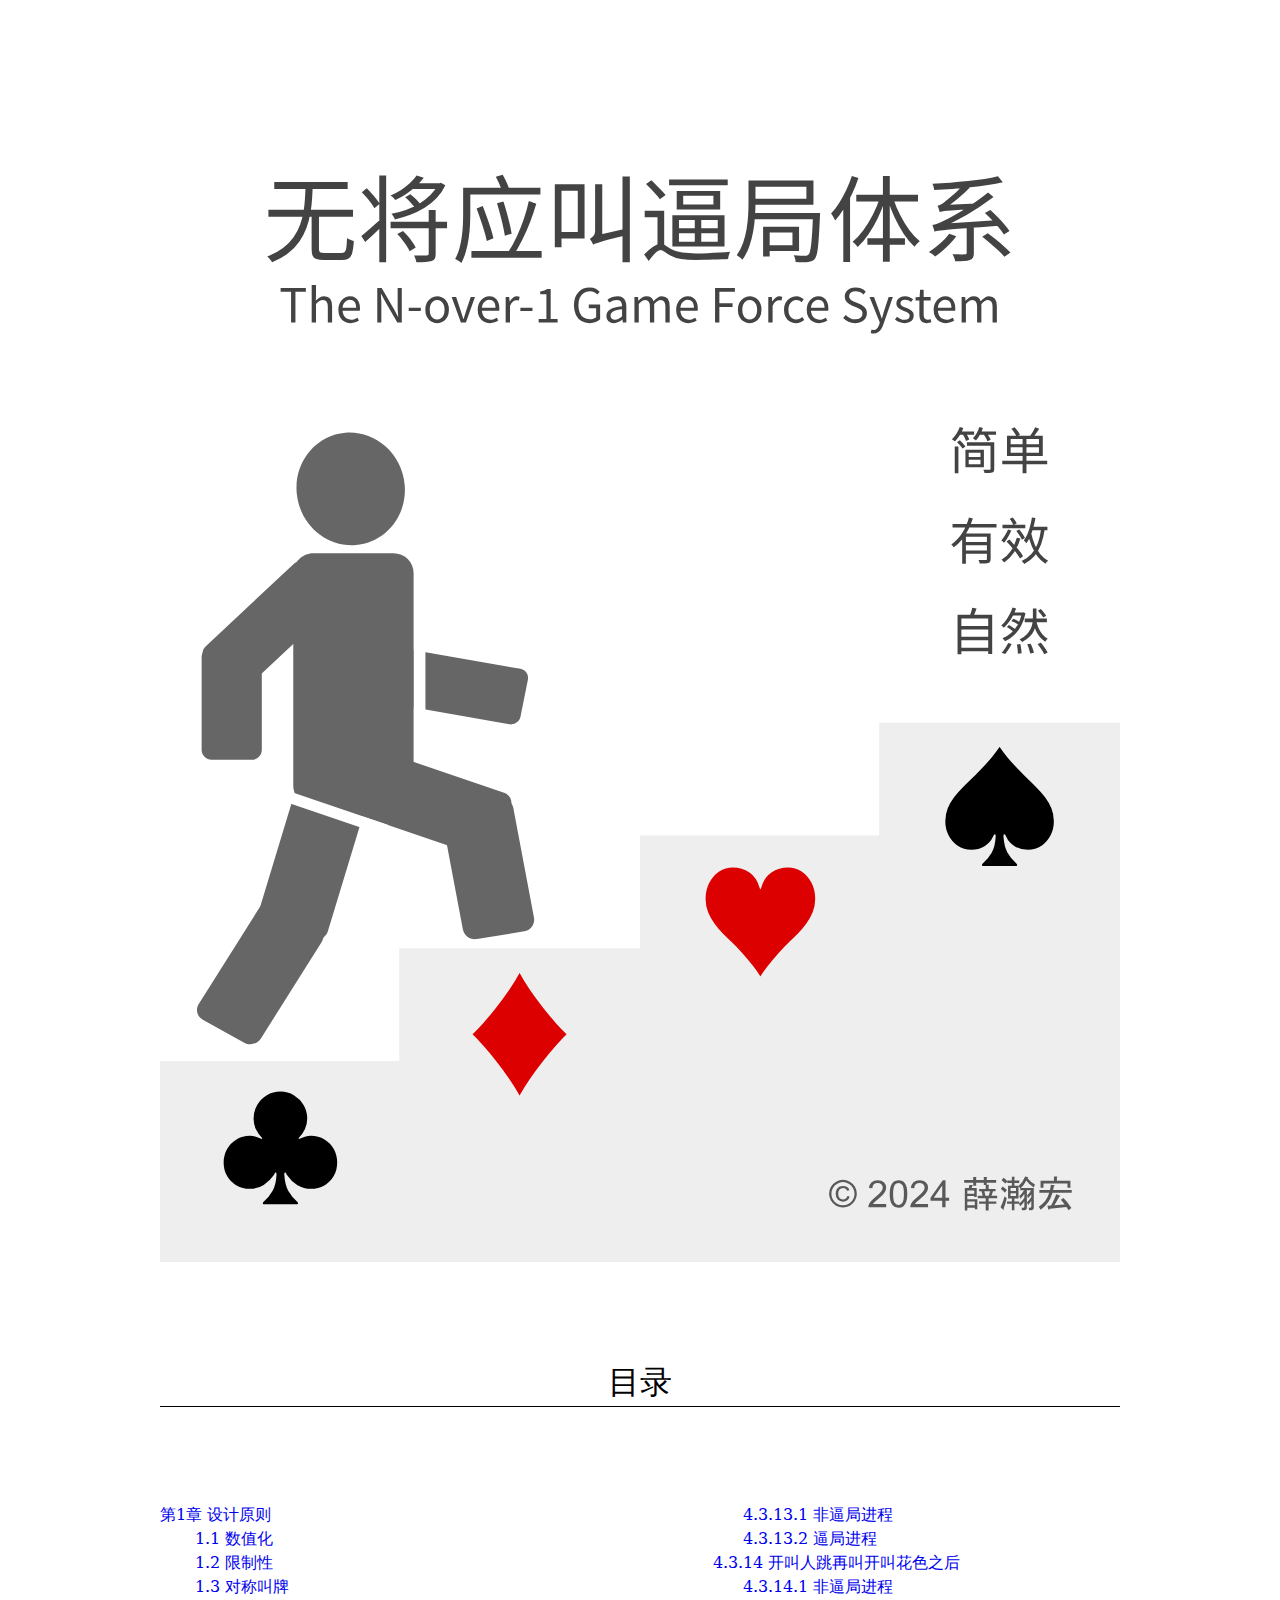
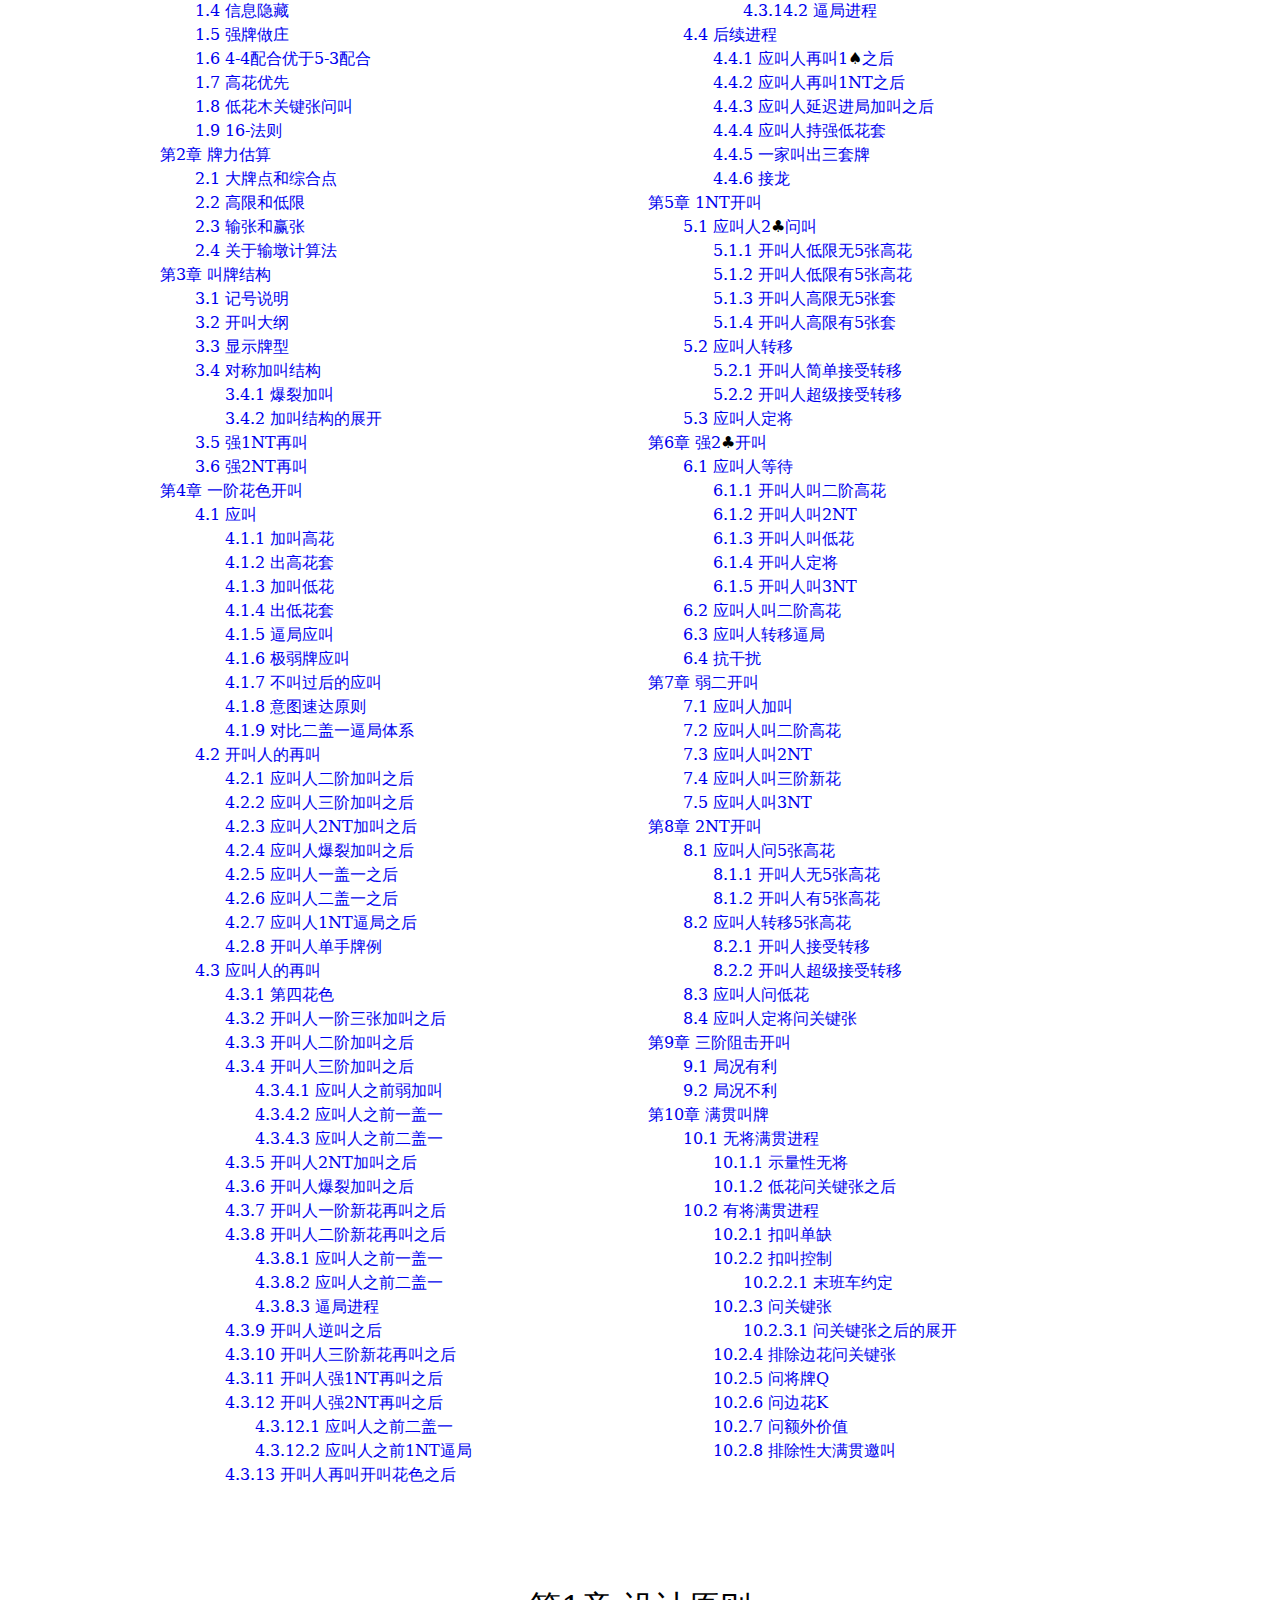
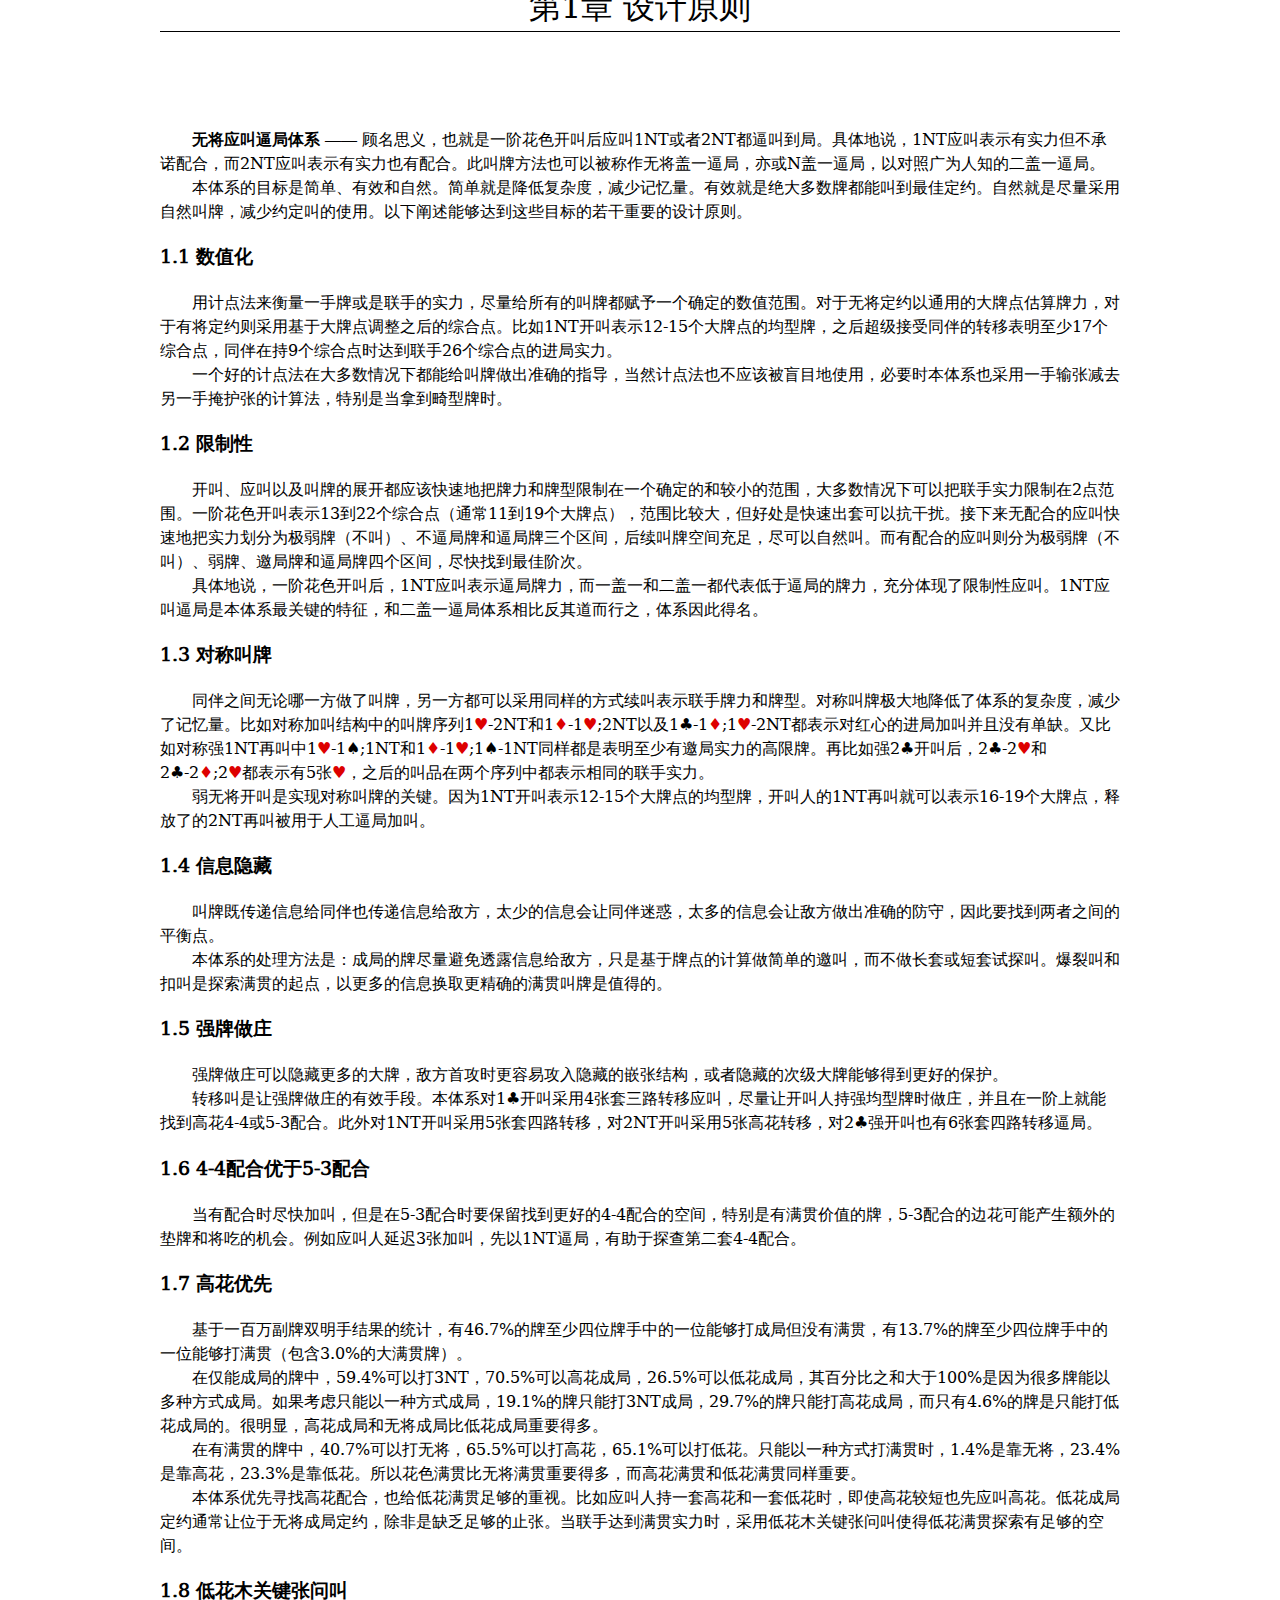
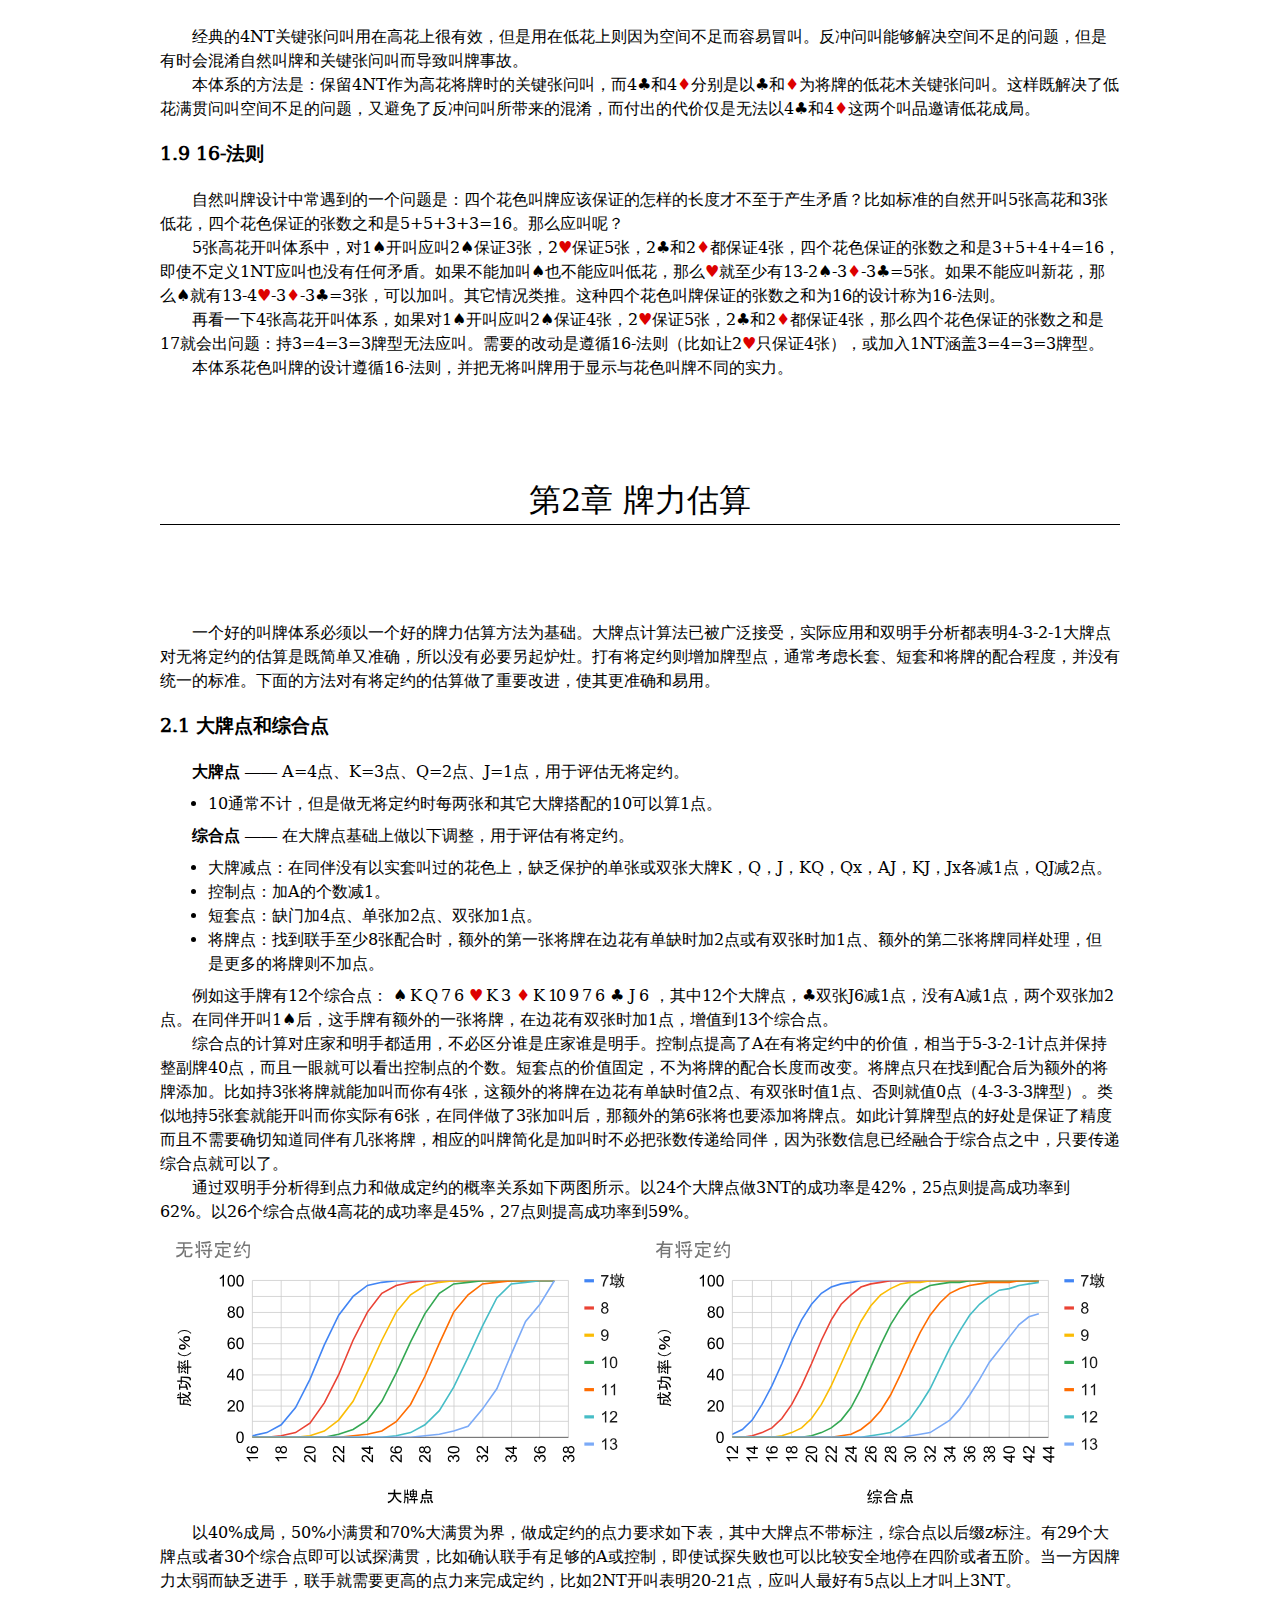
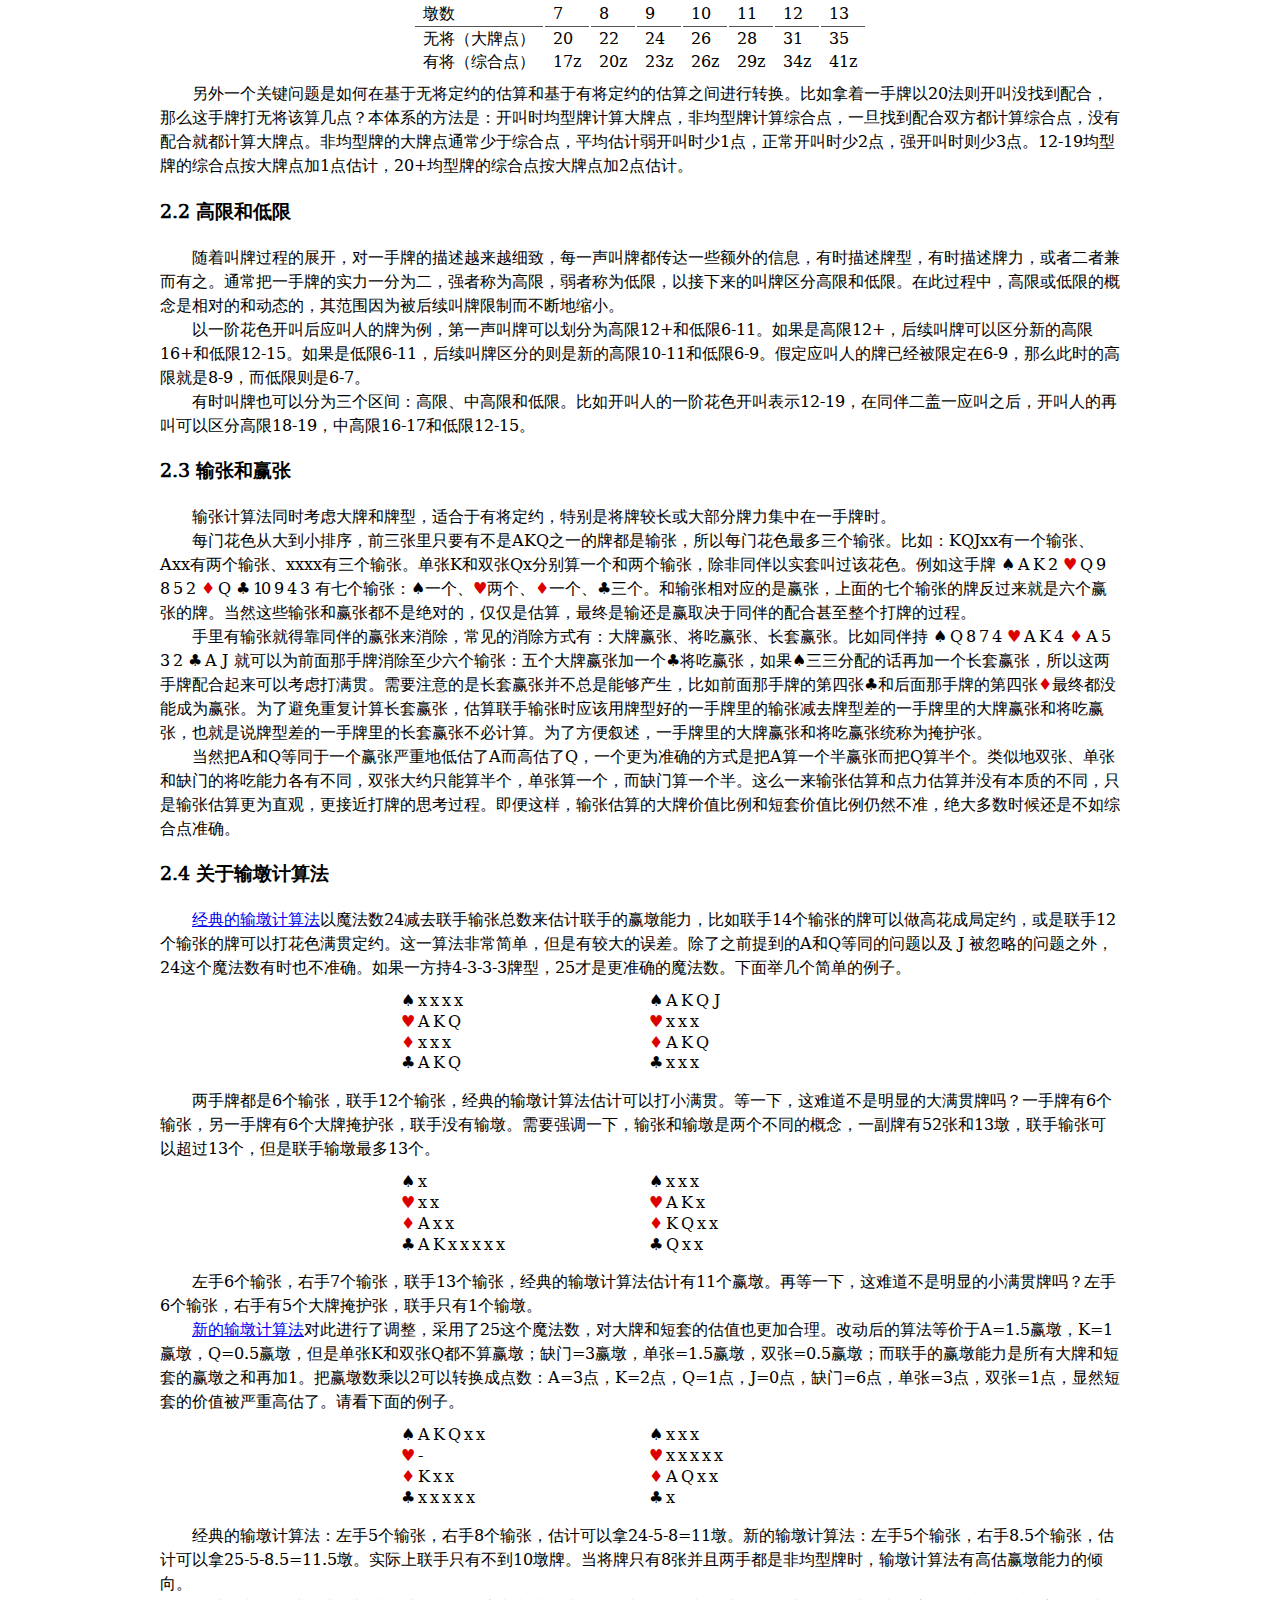
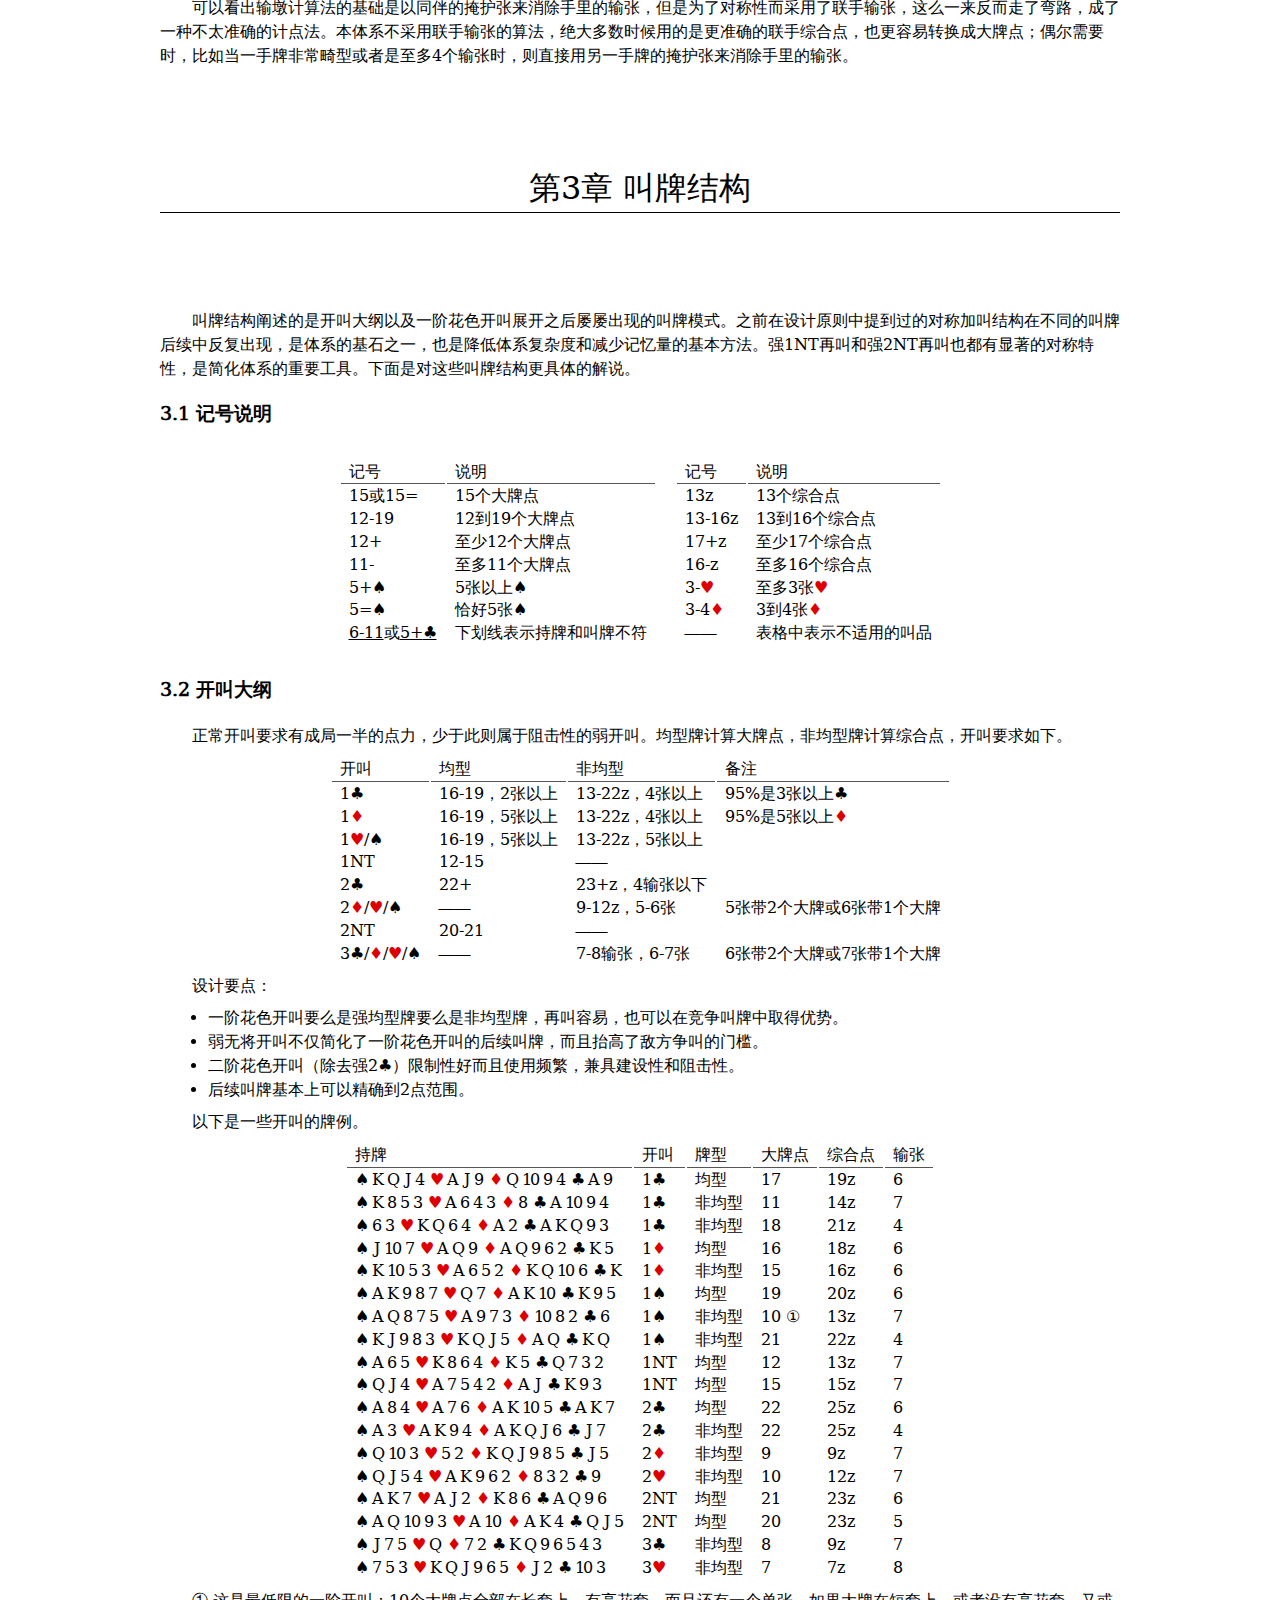
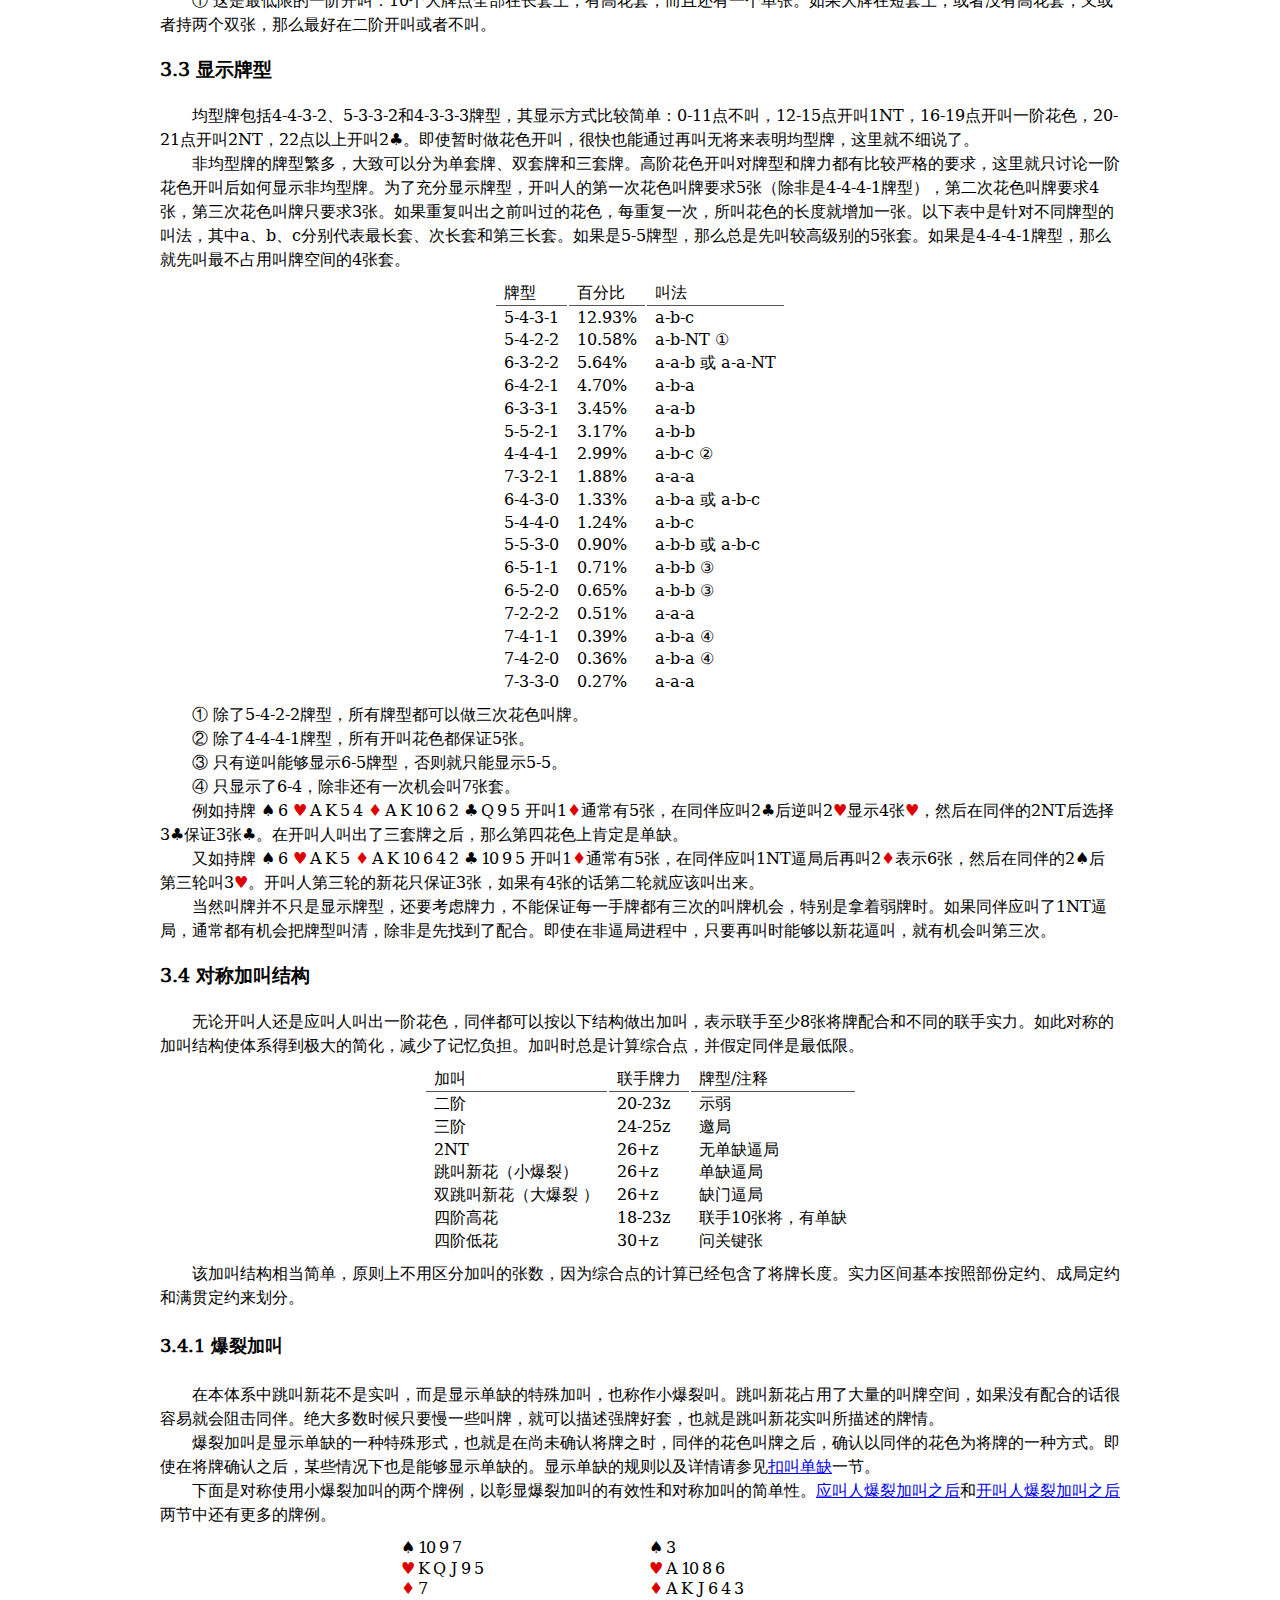
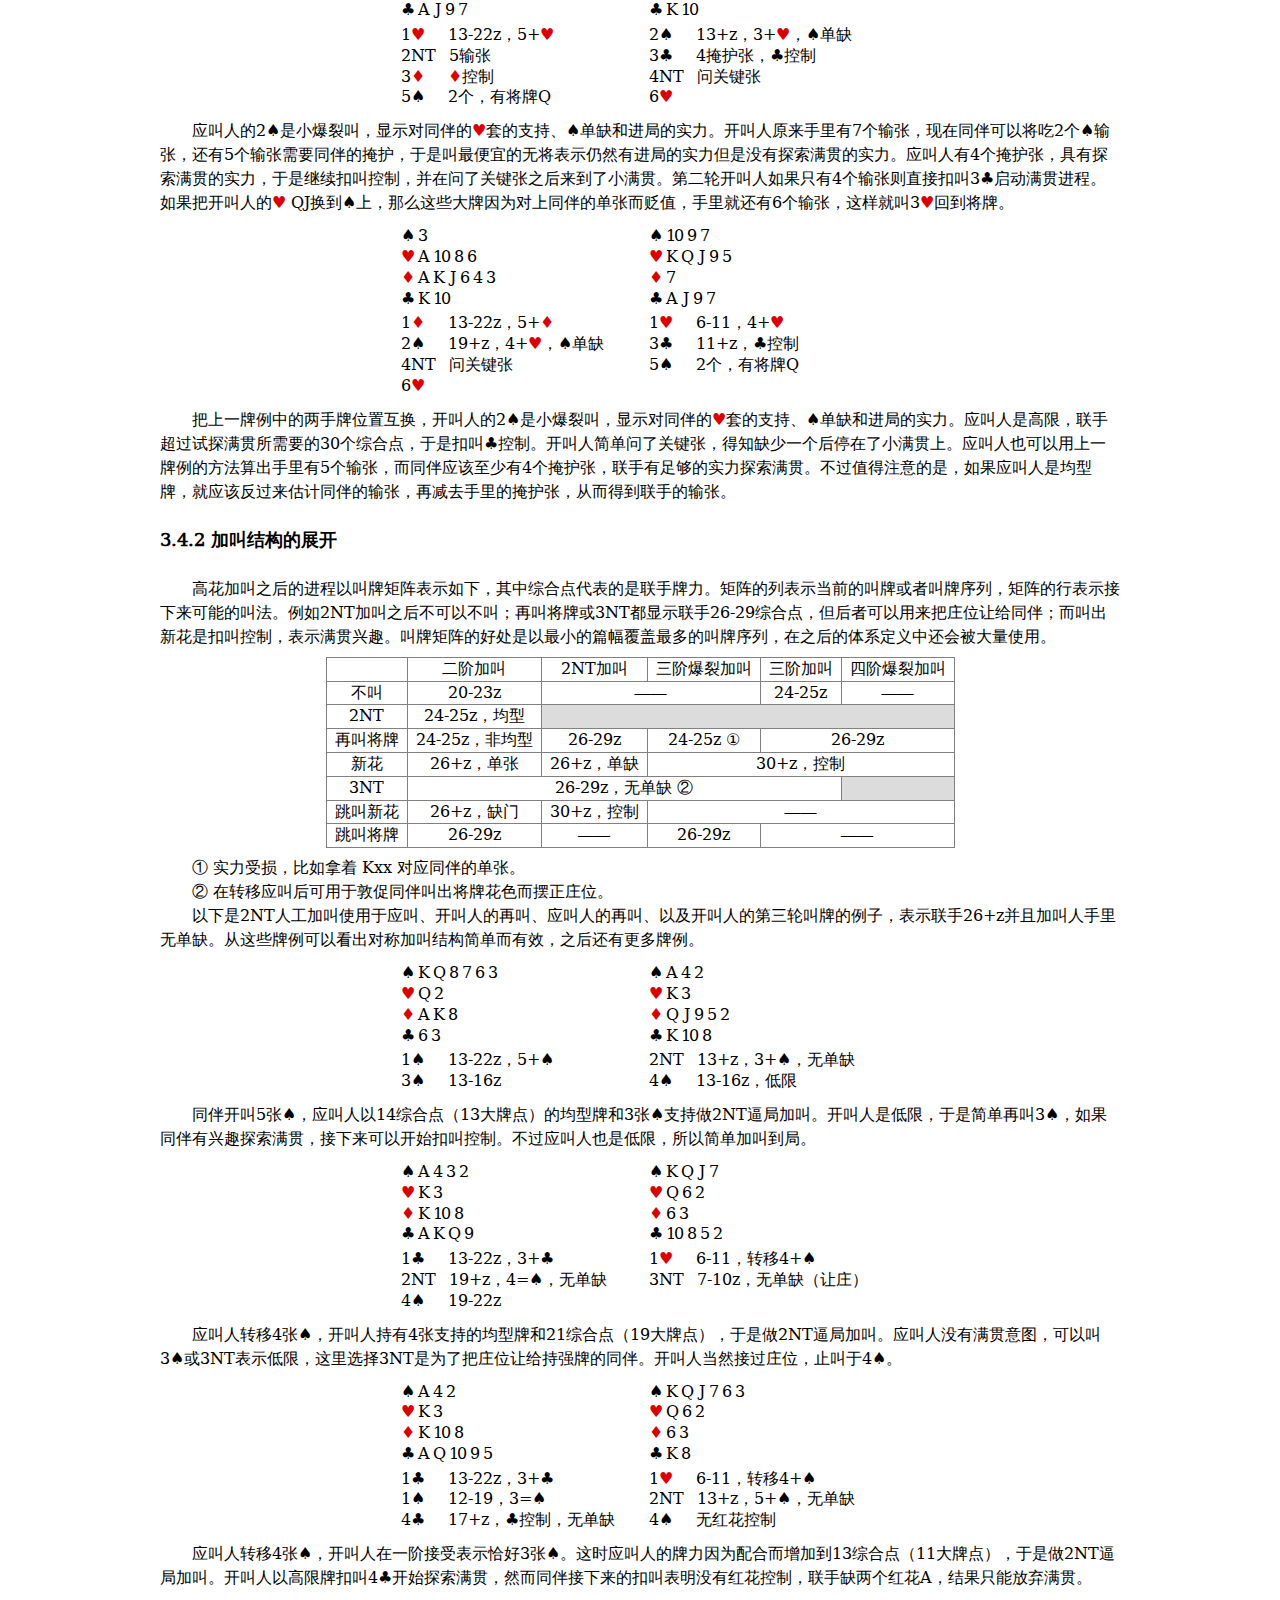
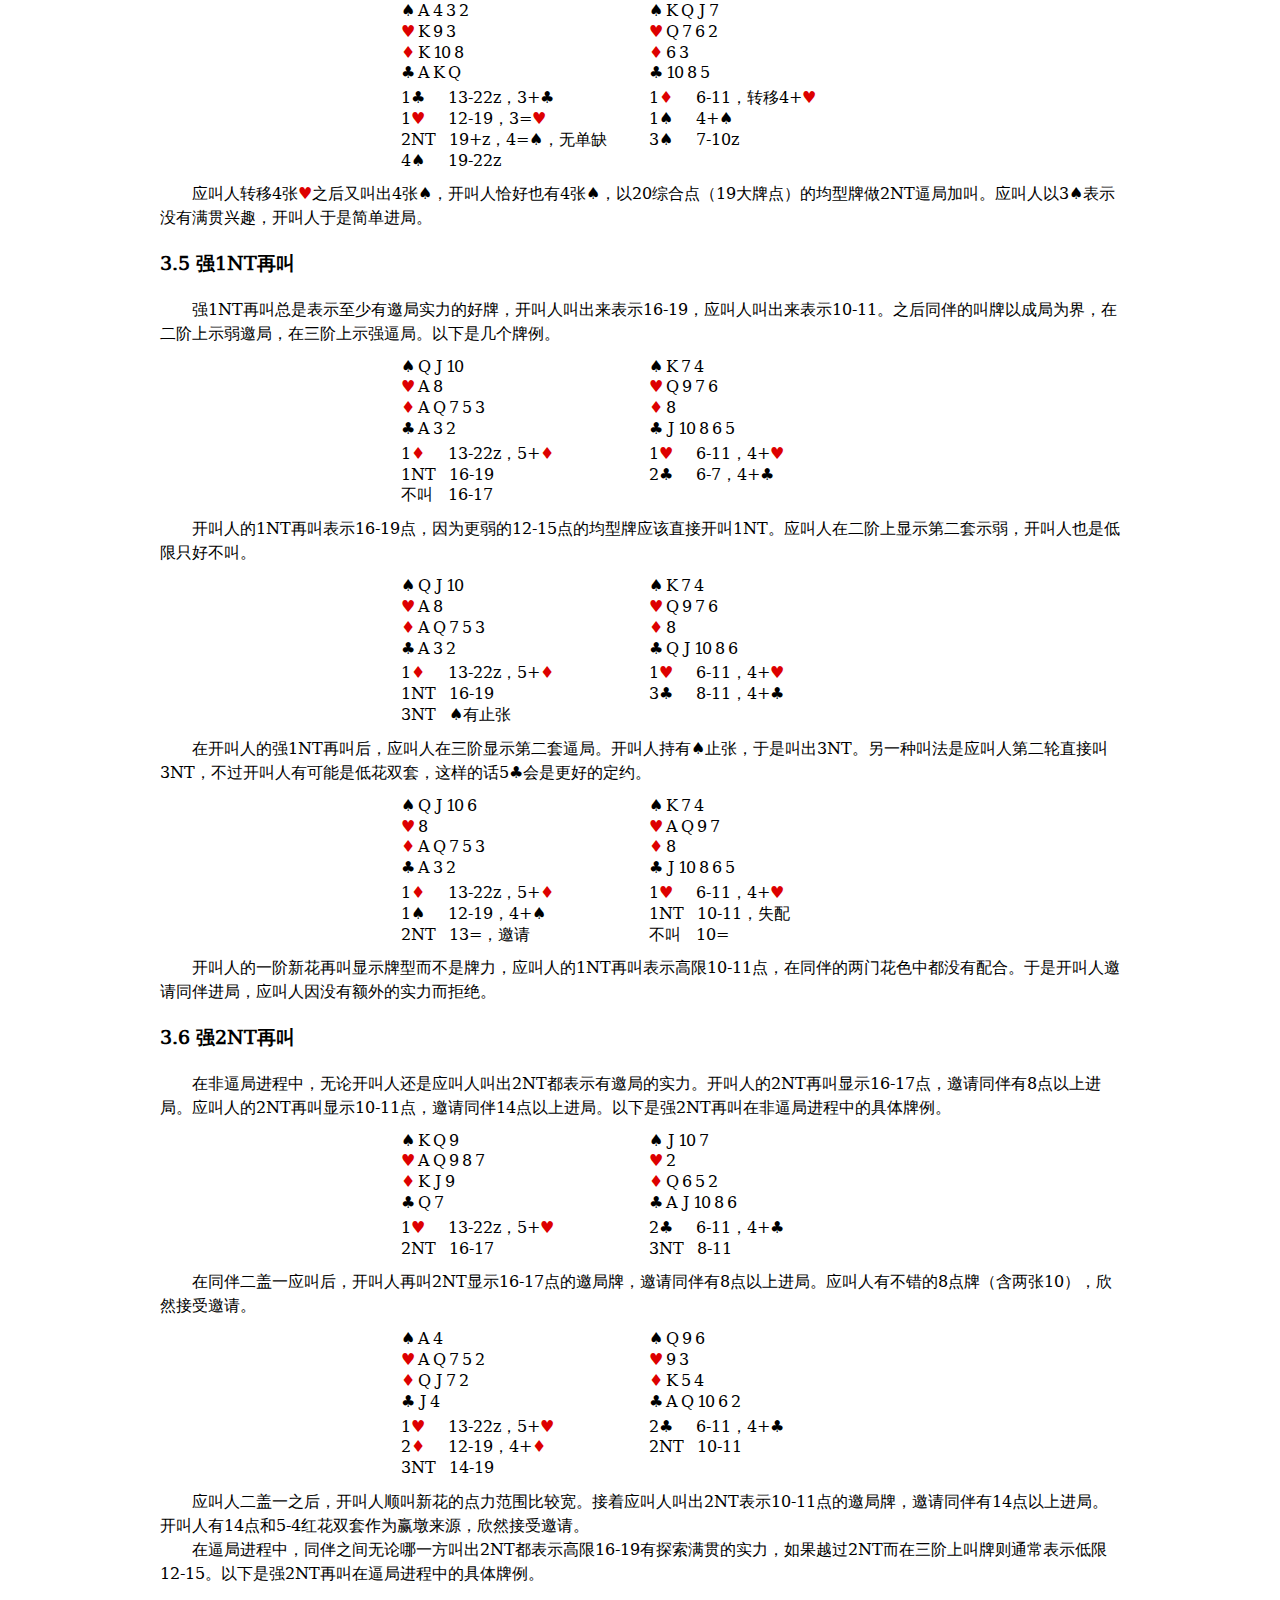
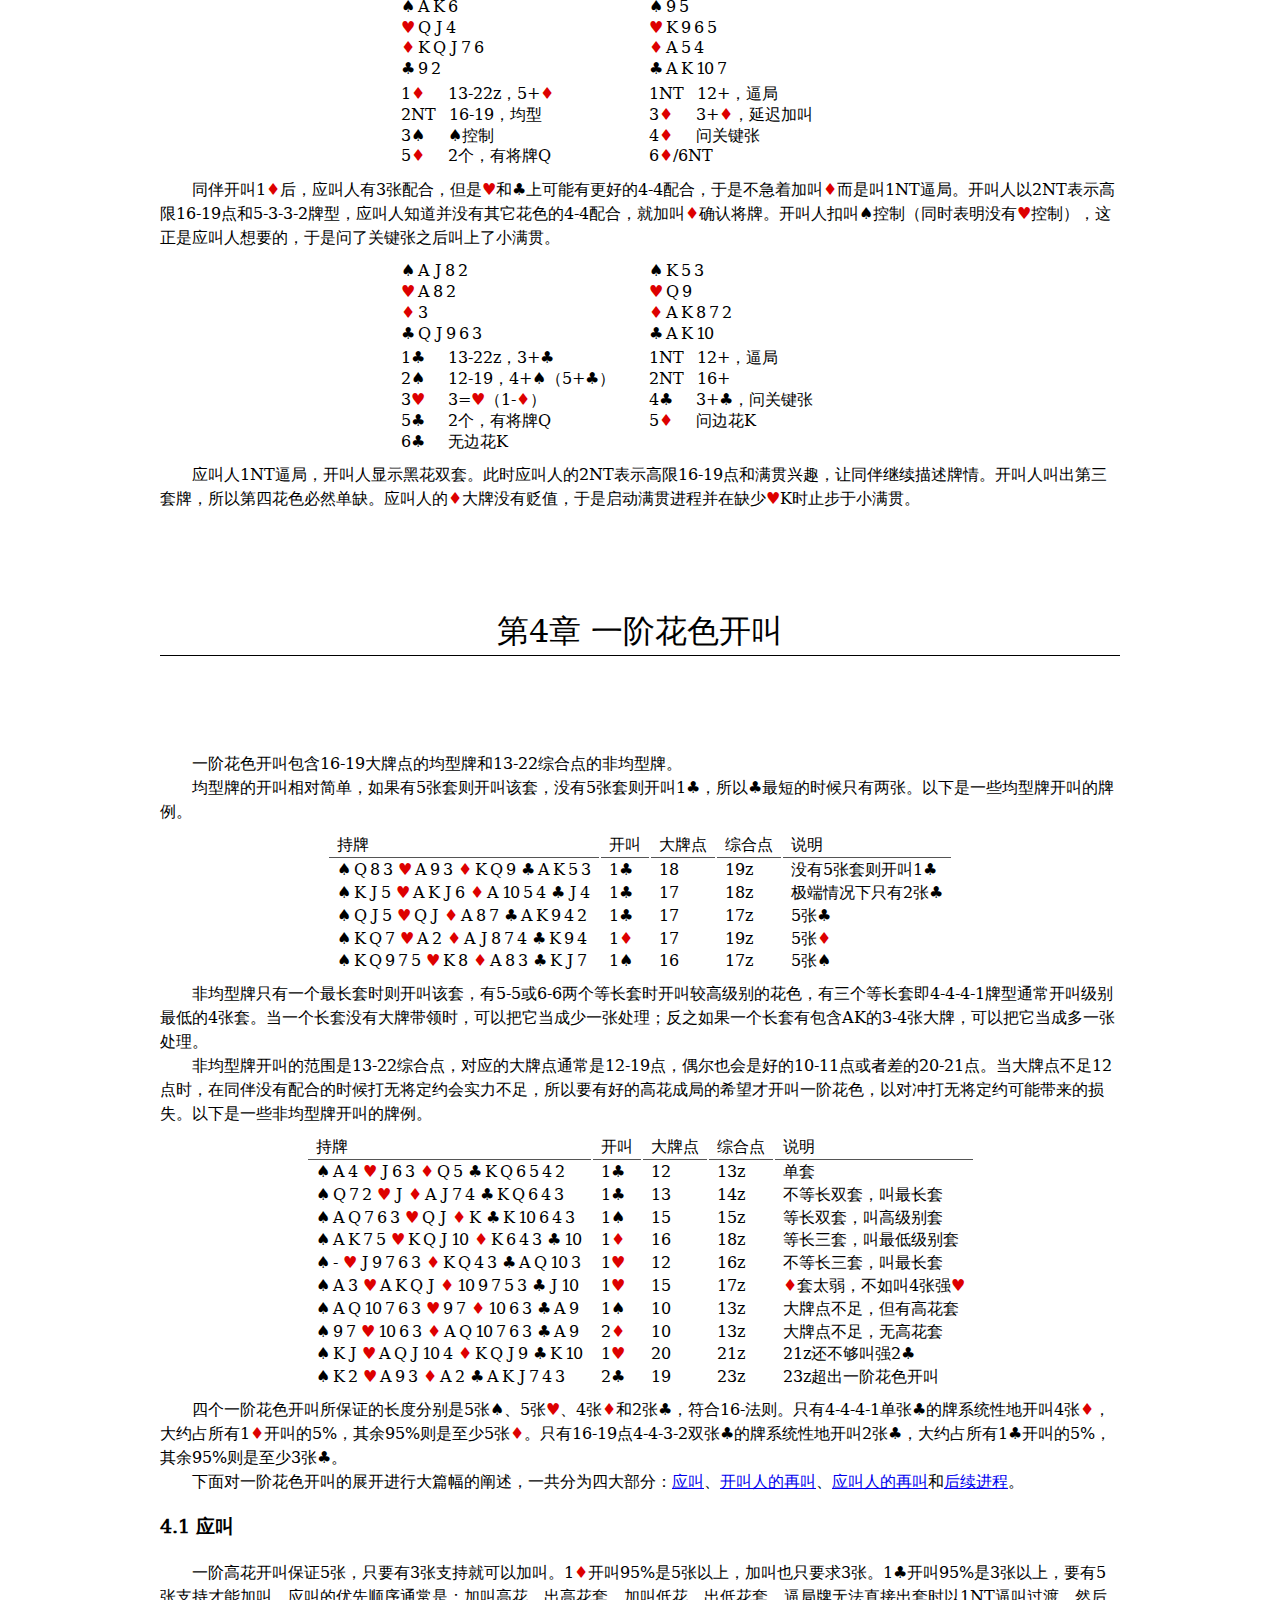
==== n-over-1.html @ b5d482e5 "把两个原先第四花色自然叫的牌例移到逼局序列中" ====
<html>
  <head>
    <meta http-equiv='Content-Type' content='text/html;charset=utf-8'>
    <title>无将应叫逼局体系（N-over-1 Game Force）</title>
    <link rel='stylesheet' href='n-over-1.css'></link>
    <script src='n-over-1.js'/></script>
  </head>
  <body onload='initialize()'>
    <div id='cover'><img src='封面.svg'/></div>

    <h1 id='toc_h1'>目录</h1>
    <div id='toc'></div>

    <h2>设计原则</h2>

    <p>**无将应叫逼局体系** —— 顾名思义，也就是一阶花色开叫后应叫1NT或者2NT都逼叫到局。具体地说，1NT应叫表示有实力但不承诺配合，而2NT应叫表示有实力也有配合。此叫牌方法也可以被称作无将盖一逼局，亦或N盖一逼局，以对照广为人知的二盖一逼局。</p>

    <p>本体系的目标是简单、有效和自然。简单就是降低复杂度，减少记忆量。有效就是绝大多数牌都能叫到最佳定约。自然就是尽量采用自然叫牌，减少约定叫的使用。以下阐述能够达到这些目标的若干重要的设计原则。</p>

    <h3>数值化</h3>

    <p>用计点法来衡量一手牌或是联手的实力，尽量给所有的叫牌都赋予一个确定的数值范围。对于无将定约以通用的大牌点估算牌力，对于有将定约则采用基于大牌点调整之后的综合点。比如1NT开叫表示12-15个大牌点的均型牌，之后超级接受同伴的转移表明至少17个综合点，同伴在持9个综合点时达到联手26个综合点的进局实力。</p>

    <p>一个好的计点法在大多数情况下都能给叫牌做出准确的指导，当然计点法也不应该被盲目地使用，必要时本体系也采用一手输张减去另一手掩护张的计算法，特别是当拿到畸型牌时。</p>

    <h3>限制性</h3>

    <p>开叫、应叫以及叫牌的展开都应该快速地把牌力和牌型限制在一个确定的和较小的范围，大多数情况下可以把联手实力限制在2点范围。一阶花色开叫表示13到22个综合点（通常11到19个大牌点），范围比较大，但好处是快速出套可以抗干扰。接下来无配合的应叫快速地把实力划分为极弱牌（不叫）、不逼局牌和逼局牌三个区间，后续叫牌空间充足，尽可以自然叫。而有配合的应叫则分为极弱牌（不叫）、弱牌、邀局牌和逼局牌四个区间，尽快找到最佳阶次。</p>

    <p>具体地说，一阶花色开叫后，1NT应叫表示逼局牌力，而一盖一和二盖一都代表低于逼局的牌力，充分体现了限制性应叫。1NT应叫逼局是本体系最关键的特征，和二盖一逼局体系相比反其道而行之，体系因此得名。</p>

    <h3>对称叫牌</h3>

    <p>同伴之间无论哪一方做了叫牌，另一方都可以采用同样的方式续叫表示联手牌力和牌型。对称叫牌极大地降低了体系的复杂度，减少了记忆量。比如对称加叫结构中的叫牌序列1♥-2NT和1♦-1♥;2NT以及1♣-1♦;1♥-2NT都表示对红心的进局加叫并且没有单缺。又比如对称强1NT再叫中1♥-1♠;1NT和1♦-1♥;1♠-1NT同样都是表明至少有邀局实力的高限牌。再比如强2♣开叫后，2♣-2♥和2♣-2♦;2♥都表示有5张♥，之后的叫品在两个序列中都表示相同的联手实力。</p>

    <p>弱无将开叫是实现对称叫牌的关键。因为1NT开叫表示12-15个大牌点的均型牌，开叫人的1NT再叫就可以表示16-19个大牌点，释放了的2NT再叫被用于人工逼局加叫。</p>

    <h3>信息隐藏</h3>

    <p>叫牌既传递信息给同伴也传递信息给敌方，太少的信息会让同伴迷惑，太多的信息会让敌方做出准确的防守，因此要找到两者之间的平衡点。</p>

    <p>本体系的处理方法是：成局的牌尽量避免透露信息给敌方，只是基于牌点的计算做简单的邀叫，而不做长套或短套试探叫。爆裂叫和扣叫是探索满贯的起点，以更多的信息换取更精确的满贯叫牌是值得的。</p>

    <h3>强牌做庄</h3>

    <p>强牌做庄可以隐藏更多的大牌，敌方首攻时更容易攻入隐藏的嵌张结构，或者隐藏的次级大牌能够得到更好的保护。</p>

    <p>转移叫是让强牌做庄的有效手段。本体系对1♣开叫采用4张套三路转移应叫，尽量让开叫人持强均型牌时做庄，并且在一阶上就能找到高花4-4或5-3配合。此外对1NT开叫采用5张套四路转移，对2NT开叫采用5张高花转移，对2♣强开叫也有6张套四路转移逼局。</p>

    <h3>4-4配合优于5-3配合</h3>

    <p>当有配合时尽快加叫，但是在5-3配合时要保留找到更好的4-4配合的空间，特别是有满贯价值的牌，5-3配合的边花可能产生额外的垫牌和将吃的机会。例如应叫人延迟3张加叫，先以1NT逼局，有助于探查第二套4-4配合。</p>

    <h3>高花优先</h3>

    <p>基于一百万副牌双明手结果的统计，有46.7%的牌至少四位牌手中的一位能够打成局但没有满贯，有13.7%的牌至少四位牌手中的一位能够打满贯（包含3.0%的大满贯牌）。</p>

    <p>在仅能成局的牌中，59.4%可以打3NT，70.5%可以高花成局，26.5%可以低花成局，其百分比之和大于100%是因为很多牌能以多种方式成局。如果考虑只能以一种方式成局，19.1%的牌只能打3NT成局，29.7%的牌只能打高花成局，而只有4.6%的牌是只能打低花成局的。很明显，高花成局和无将成局比低花成局重要得多。</p>

    <p>在有满贯的牌中，40.7%可以打无将，65.5%可以打高花，65.1%可以打低花。只能以一种方式打满贯时，1.4%是靠无将，23.4%是靠高花，23.3%是靠低花。所以花色满贯比无将满贯重要得多，而高花满贯和低花满贯同样重要。</p>

    <p>本体系优先寻找高花配合，也给低花满贯足够的重视。比如应叫人持一套高花和一套低花时，即使高花较短也先应叫高花。低花成局定约通常让位于无将成局定约，除非是缺乏足够的止张。当联手达到满贯实力时，采用低花木关键张问叫使得低花满贯探索有足够的空间。</p>

    <h3>低花木关键张问叫</h3>

    <p>经典的4NT关键张问叫用在高花上很有效，但是用在低花上则因为空间不足而容易冒叫。反冲问叫能够解决空间不足的问题，但是有时会混淆自然叫牌和关键张问叫而导致叫牌事故。</p>

    <p>本体系的方法是：保留4NT作为高花将牌时的关键张问叫，而4♣和4♦分别是以♣和♦为将牌的低花木关键张问叫。这样既解决了低花满贯问叫空间不足的问题，又避免了反冲问叫所带来的混淆，而付出的代价仅是无法以4♣和4♦这两个叫品邀请低花成局。</p>

    <h3>16-法则</h3>

    <p>自然叫牌设计中常遇到的一个问题是：四个花色叫牌应该保证的怎样的长度才不至于产生矛盾？比如标准的自然开叫5张高花和3张低花，四个花色保证的张数之和是5+5+3+3=16。那么应叫呢？</p>

    <p>5张高花开叫体系中，对1♠开叫应叫2♠保证3张，2♥保证5张，2♣和2♦都保证4张，四个花色保证的张数之和是3+5+4+4=16，即使不定义1NT应叫也没有任何矛盾。如果不能加叫♠也不能应叫低花，那么♥就至少有13-2♠-3♦-3♣=5张。如果不能应叫新花，那么♠就有13-4♥-3♦-3♣=3张，可以加叫。其它情况类推。这种四个花色叫牌保证的张数之和为16的设计称为16-法则。</p>

    <p>再看一下4张高花开叫体系，如果对1♠开叫应叫2♠保证4张，2♥保证5张，2♣和2♦都保证4张，那么四个花色保证的张数之和是17就会出问题：持3=4=3=3牌型无法应叫。需要的改动是遵循16-法则（比如让2♥只保证4张），或加入1NT涵盖3=4=3=3牌型。</p>

    <p>本体系花色叫牌的设计遵循16-法则，并把无将叫牌用于显示与花色叫牌不同的实力。</p>

    <h2>牌力估算</h2>

    <p>一个好的叫牌体系必须以一个好的牌力估算方法为基础。大牌点计算法已被广泛接受，实际应用和双明手分析都表明4-3-2-1大牌点对无将定约的估算是既简单又准确，所以没有必要另起炉灶。打有将定约则增加牌型点，通常考虑长套、短套和将牌的配合程度，并没有统一的标准。下面的方法对有将定约的估算做了重要改进，使其更准确和易用。</p>

    <h3>大牌点和综合点</h3>

    <p>**大牌点** —— A=4点、K=3点、Q=2点、J=1点，用于评估无将定约。</p>

    <ul>
      <li>10通常不计，但是做无将定约时每两张和其它大牌搭配的10可以算1点。</li>
    </ul>

    <p>**综合点** —— 在大牌点基础上做以下调整，用于评估有将定约。</p>

    <ul>
      <li>大牌减点：在同伴没有以实套叫过的花色上，缺乏保护的单张或双张大牌K，Q，J，KQ，Qx，AJ，KJ，Jx各减1点，QJ减2点。</li>
      <li>控制点：加A的个数减1。</li>
      <li>短套点：缺门加4点、单张加2点、双张加1点。</li>
      <li>将牌点：找到联手至少8张配合时，额外的第一张将牌在边花有单缺时加2点或有双张时加1点、额外的第二张将牌同样处理，但是更多的将牌则不加点。</li>
    </ul>

    <p>例如这手牌有12个综合点：<span class='inline-hand'>♠ KQ76 ♥ K3 ♦ KT976 ♣ J6</span>，其中12个大牌点，C双张J6减1点，没有A减1点，两个双张加2点。在同伴开叫1S后，这手牌有额外的一张将牌，在边花有双张时加1点，增值到13个综合点。</p>

    <p>综合点的计算对庄家和明手都适用，不必区分谁是庄家谁是明手。控制点提高了A在有将定约中的价值，相当于5-3-2-1计点并保持整副牌40点，而且一眼就可以看出控制点的个数。短套点的价值固定，不为将牌的配合长度而改变。将牌点只在找到配合后为额外的将牌添加。比如持3张将牌就能加叫而你有4张，这额外的将牌在边花有单缺时值2点、有双张时值1点、否则就值0点（4-3-3-3牌型）。类似地持5张套就能开叫而你实际有6张，在同伴做了3张加叫后，那额外的第6张将也要添加将牌点。如此计算牌型点的好处是保证了精度而且不需要确切知道同伴有几张将牌，相应的叫牌简化是加叫时不必把张数传递给同伴，因为张数信息已经融合于综合点之中，只要传递综合点就可以了。</p>

    <p>通过双明手分析得到点力和做成定约的概率关系如下两图所示。以24个大牌点做3NT的成功率是42%，25点则提高成功率到62%。以26个综合点做4高花的成功率是45%，27点则提高成功率到59%。</p>

    <div id='contract-points'>
      <div><img src='无将定约.svg' width='100%'></div>
      <div><img src='有将定约.svg' width='100%'></div>
    </div>

    <p>以40%成局，50%小满贯和70%大满贯为界，做成定约的点力要求如下表，其中大牌点不带标注，综合点以后缀z标注。有29个大牌点或者30个综合点即可以试探满贯，比如确认联手有足够的A或控制，即使试探失败也可以比较安全地停在四阶或者五阶。当一方因牌力太弱而缺乏进手，联手就需要更高的点力来完成定约，比如2NT开叫表明20-21点，应叫人最好有5点以上才叫上3NT。</p>

    <script class='md-table' type='text/xmldata'> <xml>
      墩数           | 7   | 8   | 9   | 10  | 11  | 12  | 13
      无将（大牌点） | 20  | 22  | 24  | 26  | 28  | 31  | 35
      有将（综合点） | 17z | 20z | 23z | 26z | 29z | 34z | 41z
    </xml> </script>

    <p>另外一个关键问题是如何在基于无将定约的估算和基于有将定约的估算之间进行转换。比如拿着一手牌以20法则开叫没找到配合，那么这手牌打无将该算几点？本体系的方法是：开叫时均型牌计算大牌点，非均型牌计算综合点，一旦找到配合双方都计算综合点，没有配合就都计算大牌点。非均型牌的大牌点通常少于综合点，平均估计弱开叫时少1点，正常开叫时少2点，强开叫时则少3点。12-19均型牌的综合点按大牌点加1点估计，20+均型牌的综合点按大牌点加2点估计。</p>

    <h3>高限和低限</h3>

    <p>随着叫牌过程的展开，对一手牌的描述越来越细致，每一声叫牌都传达一些额外的信息，有时描述牌型，有时描述牌力，或者二者兼而有之。通常把一手牌的实力一分为二，强者称为高限，弱者称为低限，以接下来的叫牌区分高限和低限。在此过程中，高限或低限的概念是相对的和动态的，其范围因为被后续叫牌限制而不断地缩小。</p>

    <p>以一阶花色开叫后应叫人的牌为例，第一声叫牌可以划分为高限12+和低限6-11。如果是高限12+，后续叫牌可以区分新的高限16+和低限12-15。如果是低限6-11，后续叫牌区分的则是新的高限10-11和低限6-9。假定应叫人的牌已经被限定在6-9，那么此时的高限就是8-9，而低限则是6-7。</p>

    <p>有时叫牌也可以分为三个区间：高限、中高限和低限。比如开叫人的一阶花色开叫表示12-19，在同伴二盖一应叫之后，开叫人的再叫可以区分高限18-19，中高限16-17和低限12-15。</p>

    <h3>输张和赢张</h3>

    <p>输张计算法同时考虑大牌和牌型，适合于有将定约，特别是将牌较长或大部分牌力集中在一手牌时。</p>

    <p>每门花色从大到小排序，前三张里只要有不是AKQ之一的牌都是输张，所以每门花色最多三个输张。比如：KQJxx有一个输张、Axx有两个输张、xxxx有三个输张。单张K和双张Qx分别算一个和两个输张，除非同伴以实套叫过该花色。例如这手牌<span class='inline-hand'>♠ AK2 ♥ Q9852 ♦ Q ♣ T943</span>有七个输张：S一个、H两个、D一个、C三个。和输张相对应的是赢张，上面的七个输张的牌反过来就是六个赢张的牌。当然这些输张和赢张都不是绝对的，仅仅是估算，最终是输还是赢取决于同伴的配合甚至整个打牌的过程。</p>

    <p>手里有输张就得靠同伴的赢张来消除，常见的消除方式有：大牌赢张、将吃赢张、长套赢张。比如同伴持<span class='inline-hand'>♠ Q874 ♥ AK4 ♦ A532 ♣ AJ</span>就可以为前面那手牌消除至少六个输张：五个大牌赢张加一个C将吃赢张，如果S三三分配的话再加一个长套赢张，所以这两手牌配合起来可以考虑打满贯。需要注意的是长套赢张并不总是能够产生，比如前面那手牌的第四张C和后面那手牌的第四张D最终都没能成为赢张。为了避免重复计算长套赢张，估算联手输张时应该用牌型好的一手牌里的输张减去牌型差的一手牌里的大牌赢张和将吃赢张，也就是说牌型差的一手牌里的长套赢张不必计算。为了方便叙述，一手牌里的大牌赢张和将吃赢张统称为掩护张。</p>

    <p>当然把A和Q等同于一个赢张严重地低估了A而高估了Q，一个更为准确的方式是把A算一个半赢张而把Q算半个。类似地双张、单张和缺门的将吃能力各有不同，双张大约只能算半个，单张算一个，而缺门算一个半。这么一来输张估算和点力估算并没有本质的不同，只是输张估算更为直观，更接近打牌的思考过程。即便这样，输张估算的大牌价值比例和短套价值比例仍然不准，绝大多数时候还是不如综合点准确。</p>

    <h3>关于输墩计算法</h3>

    <p><a class='external' href='https://en.wikipedia.org/wiki/Losing-Trick_Count'>经典的输墩计算法</a>以魔法数24减去联手输张总数来估计联手的赢墩能力，比如联手14个输张的牌可以做高花成局定约，或是联手12个输张的牌可以打花色满贯定约。这一算法非常简单，但是有较大的误差。除了之前提到的A和Q等同的问题以及 J 被忽略的问题之外，24这个魔法数有时也不准确。如果一方持4-3-3-3牌型，25才是更准确的魔法数。下面举几个简单的例子。</p>

    <script class='md-auction' type='text/xmldata'> <xml>
    xxxx                | AKQJ
    AKQ                 | xxx
    xxx                 | AKQ
    AKQ                 | xxx
    </xml> </script>

    <p>两手牌都是6个输张，联手12个输张，经典的输墩计算法估计可以打小满贯。等一下，这难道不是明显的大满贯牌吗？一手牌有6个输张，另一手牌有6个大牌掩护张，联手没有输墩。需要强调一下，输张和输墩是两个不同的概念，一副牌有52张和13墩，联手输张可以超过13个，但是联手输墩最多13个。</p>

    <script class='md-auction' type='text/xmldata'> <xml>
    ♠ x                 | ♠ xxx
    ♥ xx                | ♥ AKx
    ♦ Axx               | ♦ KQxx
    ♣ AKxxxxx           | ♣ Qxx
    </xml> </script>

    <p>左手6个输张，右手7个输张，联手13个输张，经典的输墩计算法估计有11个赢墩。再等一下，这难道不是明显的小满贯牌吗？左手6个输张，右手有5个大牌掩护张，联手只有1个输墩。</p>

    <p><a class='external' href='https://en.wikipedia.org/wiki/Losing-Trick_Count#New_Losing-Trick_Count_(NLTC)'>新的输墩计算法</a>对此进行了调整，采用了25这个魔法数，对大牌和短套的估值也更加合理。改动后的算法等价于A=1.5赢墩，K=1赢墩，Q=0.5赢墩，但是单张K和双张Q都不算赢墩；缺门=3赢墩，单张=1.5赢墩，双张=0.5赢墩；而联手的赢墩能力是所有大牌和短套的赢墩之和再加1。把赢墩数乘以2可以转换成点数：A=3点，K=2点，Q=1点，J=0点，缺门=6点，单张=3点，双张=1点，显然短套的价值被严重高估了。请看下面的例子。</p>

    <script class='md-auction' type='text/xmldata'> <xml>
    ♠ AKQxx             | ♠ xxx
    ♥ -                 | ♥ xxxxx
    ♦ Kxx               | ♦ AQxx
    ♣ xxxxx             | ♣ x
    </xml> </script>

    <p>经典的输墩计算法：左手5个输张，右手8个输张，估计可以拿24-5-8=11墩。新的输墩计算法：左手5个输张，右手8.5个输张，估计可以拿25-5-8.5=11.5墩。实际上联手只有不到10墩牌。当将牌只有8张并且两手都是非均型牌时，输墩计算法有高估赢墩能力的倾向。</p>

    <p>可以看出输墩计算法的基础是以同伴的掩护张来消除手里的输张，但是为了对称性而采用了联手输张，这么一来反而走了弯路，成了一种不太准确的计点法。本体系不采用联手输张的算法，绝大多数时候用的是更准确的联手综合点，也更容易转换成大牌点；偶尔需要时，比如当一手牌非常畸型或者是至多4个输张时，则直接用另一手牌的掩护张来消除手里的输张。</p>

    <h2>叫牌结构</h2>

    <p>叫牌结构阐述的是开叫大纲以及一阶花色开叫展开之后屡屡出现的叫牌模式。之前在设计原则中提到过的对称加叫结构在不同的叫牌后续中反复出现，是体系的基石之一，也是降低体系复杂度和减少记忆量的基本方法。强1NT再叫和强2NT再叫也都有显著的对称特性，是简化体系的重要工具。下面是对这些叫牌结构更具体的解说。</p>

    <h3>记号说明</h3>

    <table>
      <tr>
        <td>
          <script class='md-table' type='text/xmldata'> <xml>
            记号              | 说明
            15或15=           | 15个大牌点
            12-19             | 12到19个大牌点
            12+               | 至少12个大牌点
            11-               | 至多11个大牌点
            5+♠               | 5张以上♠
            5=♠               | 恰好5张♠
            __6-11__或__5+♣__ | 下划线表示持牌和叫牌不符
          </xml> </script>
        </td>
        <td>
          <script class='md-table' type='text/xmldata'> <xml>
            记号      | 说明
            13z       | 13个综合点
            13-16z    | 13到16个综合点
            17+z      | 至少17个综合点
            16-z      | 至多16个综合点
            3-H       | 至多3张H
            3-4♦      | 3到4张D
            ——        | 表格中表示不适用的叫品
          </xml> </script>
        </td>
      </tr>
    </table>

    <h3>开叫大纲</h3>

    <p>正常开叫要求有成局一半的点力，少于此则属于阻击性的弱开叫。均型牌计算大牌点，非均型牌计算综合点，开叫要求如下。</p>

    <script class='md-table' type='text/xmldata'><xml>
      开叫     | 均型           | 非均型          | 备注
      1♣       | 16-19，2张以上 | 13-22z，4张以上 | 95%是3张以上♣
      1♦       | 16-19，5张以上 | 13-22z，4张以上 | 95%是5张以上♦
      1♥/♠     | 16-19，5张以上 | 13-22z，5张以上 |
      1NT      | 12-15          | ——              |
      2♣       | 22+            | 23+z，4输张以下 |
      2♦/♥/♠   | ——             | 9-12z，5-6张    | 5张带2个大牌或6张带1个大牌
      2NT      | 20-21          | ——              |
      3♣/♦/♥/♠ | ——             | 7-8输张，6-7张  | 6张带2个大牌或7张带1个大牌
    </xml></script>

    <p>设计要点：</p>

    <ul>
      <li>一阶花色开叫要么是强均型牌要么是非均型牌，再叫容易，也可以在竞争叫牌中取得优势。</li>
      <li>弱无将开叫不仅简化了一阶花色开叫的后续叫牌，而且抬高了敌方争叫的门槛。</li>
      <li>二阶花色开叫（除去强2♣）限制性好而且使用频繁，兼具建设性和阻击性。</li>
      <li>后续叫牌基本上可以精确到2点范围。</li>
    </ul>

    <p>以下是一些开叫的牌例。</p>

    <script class='md-table' type='text/xmldata'> <xml>
      持牌                     | 开叫 | 牌型   | 大牌点 | 综合点 | 输张
      ♠ KQJ4 ♥ AJ9 ♦ QT94 ♣ A9 | 1♣   | 均型   | 17     | 19z    | 6
      ♠ K853 ♥ A643 ♦ 8 ♣ AT94 | 1♣   | 非均型 | 11     | 14z    | 7
      ♠ 63 ♥ KQ64 ♦ A2 ♣ AKQ93 | 1♣   | 非均型 | 18     | 21z    | 4
      ♠ JT7 ♥ AQ9 ♦ AQ962 ♣ K5 | 1♦   | 均型   | 16     | 18z    | 6
      ♠ KT53 ♥ A652 ♦ KQT6 ♣ K | 1♦   | 非均型 | 15     | 16z    | 6
      ♠ AK987 ♥ Q7 ♦ AKT ♣ K95 | 1♠   | 均型   | 19     | 20z    | 6
      ♠ AQ875 ♥ A973 ♦ T82 ♣ 6 | 1♠   | 非均型 | 10 ①   | 13z    | 7
      ♠ KJ983 ♥ KQJ5 ♦ AQ ♣ KQ | 1♠   | 非均型 | 21     | 22z    | 4
      ♠ A65 ♥ K864 ♦ K5 ♣ Q732 | 1NT  | 均型   | 12     | 13z    | 7
      ♠ QJ4 ♥ A7542 ♦ AJ ♣ K93 | 1NT  | 均型   | 15     | 15z    | 7
      ♠ A84 ♥ A76 ♦ AKT5 ♣ AK7 | 2♣   | 均型   | 22     | 25z    | 6
      ♠ A3 ♥ AK94 ♦ AKQJ6 ♣ J7 | 2♣   | 非均型 | 22     | 25z    | 4
      ♠ QT3 ♥ 52 ♦ KQJ985 ♣ J5 | 2♦   | 非均型 | 9      | 9z     | 7
      ♠ QJ54 ♥ AK962 ♦ 832 ♣ 9 | 2♥   | 非均型 | 10     | 12z    | 7
      ♠ AK7 ♥ AJ2 ♦ K86 ♣ AQ96 | 2NT  | 均型   | 21     | 23z    | 6
      ♠ AQT93 ♥ AT ♦ AK4 ♣ QJ5 | 2NT  | 均型   | 20     | 23z    | 5
      ♠ J75 ♥ Q ♦ 72 ♣ KQ96543 | 3♣   | 非均型 | 8      |  9z    | 7
      ♠ 753 ♥ KQJ965 ♦ J2 ♣ T3 | 3♥   | 非均型 | 7      |  7z    | 8
    </xml> </script>

    <p>① 这是最低限的一阶开叫：10个大牌点全部在长套上，有高花套，而且还有一个单张。如果大牌在短套上，或者没有高花套，又或者持两个双张，那么最好在二阶开叫或者不叫。</p>

    <h3>显示牌型</h3>

    <p>均型牌包括4-4-3-2、5-3-3-2和4-3-3-3牌型，其显示方式比较简单：0-11点不叫，12-15点开叫1NT，16-19点开叫一阶花色，20-21点开叫2NT，22点以上开叫2C。即使暂时做花色开叫，很快也能通过再叫无将来表明均型牌，这里就不细说了。</p>

    <p>非均型牌的牌型繁多，大致可以分为单套牌、双套牌和三套牌。高阶花色开叫对牌型和牌力都有比较严格的要求，这里就只讨论一阶花色开叫后如何显示非均型牌。为了充分显示牌型，开叫人的第一次花色叫牌要求5张（除非是4-4-4-1牌型），第二次花色叫牌要求4张，第三次花色叫牌只要求3张。如果重复叫出之前叫过的花色，每重复一次，所叫花色的长度就增加一张。以下表中是针对不同牌型的叫法，其中a、b、c分别代表最长套、次长套和第三长套。如果是5-5牌型，那么总是先叫较高级别的5张套。如果是4-4-4-1牌型，那么就先叫最不占用叫牌空间的4张套。</p>

    <script class='md-table' type='text/xmldata'> <xml>
    牌型    | 百分比 | 叫法
    5-4-3-1 | 12.93% | a-b-c
    5-4-2-2 | 10.58% | a-b-NT ①
    6-3-2-2 | 5.64%  | a-a-b 或 a-a-NT
    6-4-2-1 | 4.70%  | a-b-a
    6-3-3-1 | 3.45%  | a-a-b
    5-5-2-1 | 3.17%  | a-b-b
    4-4-4-1 | 2.99%  | a-b-c ②
    7-3-2-1 | 1.88%  | a-a-a
    6-4-3-0 | 1.33%  | a-b-a 或 a-b-c
    5-4-4-0 | 1.24%  | a-b-c
    5-5-3-0 | 0.90%  | a-b-b 或 a-b-c
    6-5-1-1 | 0.71%  | a-b-b ③
    6-5-2-0 | 0.65%  | a-b-b ③
    7-2-2-2 | 0.51%  | a-a-a
    7-4-1-1 | 0.39%  | a-b-a ④
    7-4-2-0 | 0.36%  | a-b-a ④
    7-3-3-0 | 0.27%  | a-a-a
    </xml> </script>

    <p>① 除了5-4-2-2牌型，所有牌型都可以做三次花色叫牌。</p>
    <p>② 除了4-4-4-1牌型，所有开叫花色都保证5张。</p>
    <p>③ 只有逆叫能够显示6-5牌型，否则就只能显示5-5。</p>
    <p>④ 只显示了6-4，除非还有一次机会叫7张套。</p>

    <p>例如持牌<span class='inline-hand'>♠ 6 ♥ AK54 ♦ AKT62 ♣ Q95</span>开叫1D通常有5张，在同伴应叫2C后逆叫2H显示4张H，然后在同伴的2NT后选择3C保证3张C。在开叫人叫出了三套牌之后，那么第四花色上肯定是单缺。</p>

    <p>又如持牌<span class='inline-hand'>♠ 6 ♥ AK5 ♦ AKT642 ♣ T95</span>开叫1D通常有5张，在同伴应叫1NT逼局后再叫2D表示6张，然后在同伴的2S后第三轮叫3H。开叫人第三轮的新花只保证3张，如果有4张的话第二轮就应该叫出来。</p>

    <p>当然叫牌并不只是显示牌型，还要考虑牌力，不能保证每一手牌都有三次的叫牌机会，特别是拿着弱牌时。如果同伴应叫了1NT逼局，通常都有机会把牌型叫清，除非是先找到了配合。即使在非逼局进程中，只要再叫时能够以新花逼叫，就有机会叫第三次。</p>

    <h3>对称加叫结构</h3>

    <p>无论开叫人还是应叫人叫出一阶花色，同伴都可以按以下结构做出加叫，表示联手至少8张将牌配合和不同的联手实力。如此对称的加叫结构使体系得到极大的简化，减少了记忆负担。加叫时总是计算综合点，并假定同伴是最低限。</p>

    <script class='md-table' type='text/xmldata'> <xml>
      加叫                 | 联手牌力 | 牌型/注释
      二阶                 | 20-23z   | 示弱
      三阶                 | 24-25z   | 邀局
      2NT                  | 26+z     | 无单缺逼局
      跳叫新花（小爆裂）   | 26+z     | 单缺逼局
      双跳叫新花（大爆裂 ）| 26+z     | 缺门逼局
      四阶高花             | 18-23z   | 联手10张将，有单缺
      四阶低花             | 30+z     | 问关键张
    </xml> </script>

    <p>该加叫结构相当简单，原则上不用区分加叫的张数，因为综合点的计算已经包含了将牌长度。实力区间基本按照部份定约、成局定约和满贯定约来划分。</p>

    <span id='爆裂加叫'></span>
    <h4>爆裂加叫</h4>

    <p>在本体系中跳叫新花不是实叫，而是显示单缺的特殊加叫，也称作小爆裂叫。跳叫新花占用了大量的叫牌空间，如果没有配合的话很容易就会阻击同伴。绝大多数时候只要慢一些叫牌，就可以描述强牌好套，也就是跳叫新花实叫所描述的牌情。</p>

    <p>爆裂加叫是显示单缺的一种特殊形式，也就是在尚未确认将牌之时，同伴的花色叫牌之后，确认以同伴的花色为将牌的一种方式。即使在将牌确认之后，某些情况下也是能够显示单缺的。显示单缺的规则以及详情请参见<a class='xref' href='#扣叫单缺'>扣叫单缺</a>一节。</p>

    <p>下面是对称使用小爆裂加叫的两个牌例，以彰显爆裂加叫的有效性和对称加叫的简单性。<a class='xref' href='#应叫人爆裂加叫之后'>应叫人爆裂加叫之后</a>和<a class='xref' href='#开叫人爆裂加叫之后'>开叫人爆裂加叫之后</a>两节中还有更多的牌例。</p>

    <script class='md-auction' type='text/xmldata'> <xml>
    ♠ T97                 | ♠ 3
    ♥ KQJ95               | ♥ AT86
    ♦ 7                   | ♦ AKJ643
    ♣ AJ97                | ♣ KT
    1H - 13-22z, 5+H      | 2S - 13+z, 3+H, S单缺
    2NT - 5输张           | 3C - 4掩护张, C控制
    3D - D控制            | 4NT - 问关键张
    5S - 2个，有将牌Q     | 6H
    </xml> </script>

    <p>应叫人的2S是小爆裂叫，显示对同伴的H套的支持、S单缺和进局的实力。开叫人原来手里有7个输张，现在同伴可以将吃2个S输张，还有5个输张需要同伴的掩护，于是叫最便宜的无将表示仍然有进局的实力但是没有探索满贯的实力。应叫人有4个掩护张，具有探索满贯的实力，于是继续扣叫控制，并在问了关键张之后来到了小满贯。第二轮开叫人如果只有4个输张则直接扣叫3C启动满贯进程。如果把开叫人的H QJ换到S上，那么这些大牌因为对上同伴的单张而贬值，手里就还有6个输张，这样就叫3H回到将牌。</p>

    <script class='md-auction' type='text/xmldata'> <xml>
    ♠ 3                      | ♠ T97
    ♥ AT86                   | ♥ KQJ95
    ♦ AKJ643                 | ♦ 7
    ♣ KT                     | ♣ AJ97
    1D - 13-22z, 5+D         | 1H - 6-11, 4+H
    2S - 19+z, 4+H, S单缺    | 3C - 11+z, C控制
    4NT - 问关键张           | 5S - 2个，有将牌Q
    6H                       |
    </xml> </script>

    <p>把上一牌例中的两手牌位置互换，开叫人的2S是小爆裂叫，显示对同伴的H套的支持、S单缺和进局的实力。应叫人是高限，联手超过试探满贯所需要的30个综合点，于是扣叫C控制。开叫人简单问了关键张，得知缺少一个后停在了小满贯上。应叫人也可以用上一牌例的方法算出手里有5个输张，而同伴应该至少有4个掩护张，联手有足够的实力探索满贯。不过值得注意的是，如果应叫人是均型牌，就应该反过来估计同伴的输张，再减去手里的掩护张，从而得到联手的输张。</p>

    <h4>加叫结构的展开</h4>

    <p>高花加叫之后的进程以叫牌矩阵表示如下，其中综合点代表的是联手牌力。矩阵的列表示当前的叫牌或者叫牌序列，矩阵的行表示接下来可能的叫法。例如2NT加叫之后不可以不叫；再叫将牌或3NT都显示联手26-29综合点，但后者可以用来把庄位让给同伴；而叫出新花是扣叫控制，表示满贯兴趣。叫牌矩阵的好处是以最小的篇幅覆盖最多的叫牌序列，在之后的体系定义中还会被大量使用。</p>

    <script class='md-table' type='text/xmldata'> <xml style='matrix'>
               | 二阶加叫       | 2NT加叫    | 三阶爆裂加叫 | 三阶加叫 | 四阶爆裂加叫
      不叫     | 20-23z         | ——                      \2| 24-25z   | ——       \2
      2NT      | 24-25z，均型   |                                               \f\4
      再叫将牌 | 24-25z，非均型 | 26-29z     | 24-25z ①     | 26-29z              \2
      新花     | 26+z，单张     | 26+z，单缺 | 30+z，控制                         \3
      3NT      | 26-29z，无单缺 ②                                    \4|        \f
      跳叫新花 | 26+z，缺门     | 30+z，控制 | ——                                 \3
      跳叫将牌 | 26-29z         | ——         | 26-29z       | ——                  \2
    </xml> </script>

    <p>① 实力受损，比如拿着 Kxx 对应同伴的单张。</p>
    <p>② 在转移应叫后可用于敦促同伴叫出将牌花色而摆正庄位。</p>

    <p>以下是2NT人工加叫使用于应叫、开叫人的再叫、应叫人的再叫、以及开叫人的第三轮叫牌的例子，表示联手26+z并且加叫人手里无单缺。从这些牌例可以看出对称加叫结构简单而有效，之后还有更多牌例。</p>

    <script class='md-auction' type='text/xmldata'> <xml>
      ♠ KQ8763                 | ♠ A42
      ♥ Q2                     | ♥ K3
      ♦ AK8                    | ♦ QJ952
      ♣ 63                     | ♣ KT8
      1♠ - 13-22z，5+♠         | 2NT - 13+z，3+♠，无单缺
      3♠ - 13-16z              | 4♠ - 13-16z，低限
    </xml> </script>

    <p>同伴开叫5张S，应叫人以14综合点（13大牌点）的均型牌和3张S支持做2NT逼局加叫。开叫人是低限，于是简单再叫3S，如果同伴有兴趣探索满贯，接下来可以开始扣叫控制。不过应叫人也是低限，所以简单加叫到局。</p>

    <script class='md-auction' type='text/xmldata'> <xml>
      ♠ A432                   | ♠ KQJ7
      ♥ K3                     | ♥ Q62
      ♦ KT8                    | ♦ 63
      ♣ AKQ9                   | ♣ T852
      1♣ - 13-22z，3+♣         | 1♥ - 6-11，转移4+♠
      2NT - 19+z，4=♠，无单缺  | 3NT - 7-10z，无单缺（让庄）
      4♠ - 19-22z              |
    </xml> </script>

    <p>应叫人转移4张♠，开叫人持有4张支持的均型牌和21综合点（19大牌点），于是做2NT逼局加叫。应叫人没有满贯意图，可以叫3S或3NT表示低限，这里选择3NT是为了把庄位让给持强牌的同伴。开叫人当然接过庄位，止叫于4S。</p>

    <script class='md-auction' type='text/xmldata'> <xml>
      ♠ A42                    | ♠ KQJ763
      ♥ K3                     | ♥ Q62
      ♦ KT8                    | ♦ 63
      ♣ AQT95                  | ♣ K8
      1♣ - 13-22z，3+♣         | 1♥ - 6-11，转移4+♠
      1♠ - 12-19，3=♠          | 2NT - 13+z，5+♠，无单缺
      4♣ - 17+z，♣控制，无单缺 | 4♠ - 无红花控制
    </xml> </script>

    <p>应叫人转移4张♠，开叫人在一阶接受表示恰好3张S。这时应叫人的牌力因为配合而增加到13综合点（11大牌点），于是做2NT逼局加叫。开叫人以高限牌扣叫4C开始探索满贯，然而同伴接下来的扣叫表明没有红花控制，联手缺两个红花A，结果只能放弃满贯。</p>

    <script class='md-auction' type='text/xmldata'> <xml>
      ♠ A432                   | ♠ KQJ7
      ♥ K93                    | ♥ Q762
      ♦ KT8                    | ♦ 63
      ♣ AKQ                    | ♣ T85
      1♣ - 13-22z，3+♣         | 1♦ - 6-11，转移4+♥
      1♥ - 12-19，3=♥          | 1♠ - 4+♠
      2NT - 19+z，4=♠，无单缺  | 3♠ - 7-10z
      4♠ - 19-22z              |
    </xml> </script>

    <p>应叫人转移4张H之后又叫出4张S，开叫人恰好也有4张S，以20综合点（19大牌点）的均型牌做2NT逼局加叫。应叫人以3S表示没有满贯兴趣，开叫人于是简单进局。</p>

    <h3>强1NT再叫</h3>

    <p>强1NT再叫总是表示至少有邀局实力的好牌，开叫人叫出来表示16-19，应叫人叫出来表示10-11。之后同伴的叫牌以成局为界，在二阶上示弱邀局，在三阶上示强逼局。以下是几个牌例。</p>

    <script class='md-auction' type='text/xmldata'> <xml>
      ♠ QJT                    | ♠ K74
      ♥ A8                     | ♥ Q976
      ♦ AQ753                  | ♦ 8
      ♣ A32                    | ♣ JT865
      1♦ - 13-22z，5+♦         | 1♥ - 6-11，4+♥
      1NT - 16-19              | 2♣ - 6-7，4+♣
      不叫 - 16-17             |
    </xml> </script>

    <p>开叫人的1NT再叫表示16-19点，因为更弱的12-15点的均型牌应该直接开叫1NT。应叫人在二阶上显示第二套示弱，开叫人也是低限只好不叫。</p>

    <script class='md-auction' type='text/xmldata'> <xml>
      ♠ QJT                    | ♠ K74
      ♥ A8                     | ♥ Q976
      ♦ AQ753                  | ♦ 8
      ♣ A32                    | ♣ QJT86
      1♦ - 13-22z，5+♦         | 1♥ - 6-11，4+♥
      1NT - 16-19              | 3♣ - 8-11，4+♣
      3NT - ♠有止张            |
    </xml> </script>

    <p>在开叫人的强1NT再叫后，应叫人在三阶显示第二套逼局。开叫人持有S止张，于是叫出3NT。另一种叫法是应叫人第二轮直接叫3NT，不过开叫人有可能是低花双套，这样的话5C会是更好的定约。</p>

    <script class='md-auction' type='text/xmldata'> <xml>
      ♠ QJT6                   | ♠ K74
      ♥ 8                      | ♥ AQ97
      ♦ AQ753                  | ♦ 8
      ♣ A32                    | ♣ JT865
      1♦ - 13-22z，5+♦         | 1♥ - 6-11，4+♥
      1♠ - 12-19，4+♠          | 1NT - 10-11，失配
      2NT - 13=，邀请          | 不叫 - 10=
    </xml> </script>

    <p>开叫人的一阶新花再叫显示牌型而不是牌力，应叫人的1NT再叫表示高限10-11点，在同伴的两门花色中都没有配合。于是开叫人邀请同伴进局，应叫人因没有额外的实力而拒绝。</p>

    <h3>强2NT再叫</h3>

    <p>在非逼局进程中，无论开叫人还是应叫人叫出2NT都表示有邀局的实力。开叫人的2NT再叫显示16-17点，邀请同伴有8点以上进局。应叫人的2NT再叫显示10-11点，邀请同伴14点以上进局。以下是强2NT再叫在非逼局进程中的具体牌例。</p>

    <script class='md-auction' type='text/xmldata'> <xml>
    KQ9                 | JT7
    AQ987               | 2
    KJ9                 | Q652
    Q7                  | AJT86
    1H - 13-22z，5+H    | 2C - 6-11，4+C
    2NT - 16-17         | 3NT - 8-11
    </xml> </script>

    <p>在同伴二盖一应叫后，开叫人再叫2NT显示16-17点的邀局牌，邀请同伴有8点以上进局。应叫人有不错的8点牌（含两张10），欣然接受邀请。</p>

    <script class='md-auction' type='text/xmldata'> <xml>
    A4                  | Q96
    AQ752               | 93
    QJ72                | K54
    J4                  | AQT62
    1H - 13-22z，5+H    | 2C - 6-11，4+C
    2D - 12-19，4+D     | 2NT - 10-11
    3NT - 14-19         |
    </xml> </script>

    <p>应叫人二盖一之后，开叫人顺叫新花的点力范围比较宽。接着应叫人叫出2NT表示10-11点的邀局牌，邀请同伴有14点以上进局。开叫人有14点和5-4红花双套作为赢墩来源，欣然接受邀请。</p>

    <p>在逼局进程中，同伴之间无论哪一方叫出2NT都表示高限16-19有探索满贯的实力，如果越过2NT而在三阶上叫牌则通常表示低限12-15。以下是强2NT再叫在逼局进程中的具体牌例。</p>

    <script class='md-auction' type='text/xmldata'> <xml>
    AK6                 | 95
    QJ4                 | K965
    KQJ76               | A54
    92                  | AKT7
    1D - 13-22z，5+D    | 1NT - 12+，逼局
    2NT - 16-19，均型   | 3D - 3+D，延迟加叫
    3S - S控制          | 4D - 问关键张
    5D - 2个，有将牌Q   | 6D/6NT
    </xml> </script>

    <p>同伴开叫1D后，应叫人有3张配合，但是H和C上可能有更好的4-4配合，于是不急着加叫D而是叫1NT逼局。开叫人以2NT表示高限16-19点和5-3-3-2牌型，应叫人知道并没有其它花色的4-4配合，就加叫D确认将牌。开叫人扣叫S控制（同时表明没有H控制），这正是应叫人想要的，于是问了关键张之后叫上了小满贯。</p>

    <script class='md-auction' type='text/xmldata'> <xml>
    AJ82                  | K53
    A82                   | Q9
    3                     | AK872
    QJ963                 | AKT
    1C - 13-22z，3+C      | 1NT - 12+，逼局
    2S - 12-19，4+S（5+C）| 2NT - 16+
    3H - 3=H（1-D）       | 4C - 3+C，问关键张
    5C - 2个，有将牌Q     | 5D - 问边花K
    6C - 无边花K          |
    </xml> </script>

    <p>应叫人1NT逼局，开叫人显示黑花双套。此时应叫人的2NT表示高限16-19点和满贯兴趣，让同伴继续描述牌情。开叫人叫出第三套牌，所以第四花色必然单缺。应叫人的D大牌没有贬值，于是启动满贯进程并在缺少HK时止步于小满贯。</p>

    <h2>一阶花色开叫</h2>

    <p>一阶花色开叫包含16-19大牌点的均型牌和13-22综合点的非均型牌。</p>

    <p>均型牌的开叫相对简单，如果有5张套则开叫该套，没有5张套则开叫1♣，所以C最短的时候只有两张。以下是一些均型牌开叫的牌例。</p>

    <script class='md-table' type='text/xmldata'> <xml>
    持牌                     | 开叫 | 大牌点 | 综合点 | 说明
    ♠ Q83 ♥ A93 ♦ KQ9 ♣ AK53 | 1C   | 18     | 19z    | 没有5张套则开叫1C
    ♠ KJ5 ♥ AKJ6 ♦ AT54 ♣ J4 | 1C   | 17     | 18z    | 极端情况下只有2张C
    ♠ QJ5 ♥ QJ ♦ A87 ♣ AK942 | 1C   | 17     | 17z    | 5张C
    ♠ KQ7 ♥ A2 ♦ AJ874 ♣ K94 | 1D   | 17     | 19z    | 5张D
    ♠ KQ975 ♥ K8 ♦ A83 ♣ KJ7 | 1S   | 16     | 17z    | 5张S
    </xml> </script>

    <p>非均型牌只有一个最长套时则开叫该套，有5-5或6-6两个等长套时开叫较高级别的花色，有三个等长套即4-4-4-1牌型通常开叫级别最低的4张套。当一个长套没有大牌带领时，可以把它当成少一张处理；反之如果一个长套有包含AK的3-4张大牌，可以把它当成多一张处理。</p>

    <p>非均型牌开叫的范围是13-22综合点，对应的大牌点通常是12-19点，偶尔也会是好的10-11点或者差的20-21点。当大牌点不足12点时，在同伴没有配合的时候打无将定约会实力不足，所以要有好的高花成局的希望才开叫一阶花色，以对冲打无将定约可能带来的损失。以下是一些非均型牌开叫的牌例。</p>

    <script class='md-table' type='text/xmldata'> <xml>
    持牌                      | 开叫 | 大牌点 | 综合点 | 说明
    ♠ A4 ♥ J63 ♦ Q5 ♣ KQ6542  | 1C   | 12     | 13z    | 单套
    ♠ Q72 ♥ J ♦ AJ74 ♣ KQ643  | 1C   | 13     | 14z    | 不等长双套，叫最长套
    ♠ AQ763 ♥ QJ ♦ K ♣ KT643  | 1S   | 15     | 15z    | 等长双套，叫高级别套
    ♠ AK75 ♥ KQJT ♦ K643 ♣ T  | 1D   | 16     | 18z    | 等长三套，叫最低级别套
    ♠ - ♥ J9763 ♦ KQ43 ♣ AQT3 | 1H   | 12     | 16z    | 不等长三套，叫最长套
    ♠ A3 ♥ AKQJ ♦ T9753 ♣ JT  | 1H   | 15     | 17z    | D套太弱，不如叫4张强H
    ♠ AQT763 ♥ 97 ♦ T63 ♣ A9  | 1S   | 10     | 13z    | 大牌点不足，但有高花套
    ♠ 97 ♥ T63 ♦ AQT763 ♣ A9  | 2D   | 10     | 13z    | 大牌点不足，无高花套
    ♠ KJ ♥ AQJT4 ♦ KQJ9 ♣ KT  | 1H   | 20     | 21z    | 21z还不够叫强2C
    ♠ K2 ♥ A93 ♦ A2 ♣ AKJ743  | 2C   | 19     | 23z    | 23z超出一阶花色开叫
    </xml> </script>

    <p>四个一阶花色开叫所保证的长度分别是5张♠、5张♥、4张♦和2张♣，符合16-法则。只有4-4-4-1单张♣的牌系统性地开叫4张♦，大约占所有1♦开叫的5%，其余95%则是至少5张♦。只有16-19点4-4-3-2双张♣的牌系统性地开叫2张♣，大约占所有1♣开叫的5%，其余95%则是至少3张♣。</p>

    <p>下面对一阶花色开叫的展开进行大篇幅的阐述，一共分为四大部分：<a class='xref' href='#应叫'>应叫</a>、<a class='xref' href='#开叫人的再叫'>开叫人的再叫</a>、<a class='xref' href='#应叫人的再叫'>应叫人的再叫</a>和<a class='xref' href='#后续进程'>后续进程</a>。</p>

    <span id='应叫'></span>
    <h3>应叫</h3>

    <p>一阶高花开叫保证5张，只要有3张支持就可以加叫。1♦开叫95%是5张以上，加叫也只要求3张。1♣开叫95%是3张以上，要有5张支持才能加叫。应叫的优先顺序通常是：加叫高花，出高花套，加叫低花，出低花套。逼局牌无法直接出套时以1NT逼叫过渡，然后再叫出5张套。</p>

    <script class='md-table' type='text/xmldata'> <xml>
      应叫人       | 牌力 | 牌型/说明
      不叫         | 0-5  | 1♣开叫之后如果手持短♣可以考虑应叫，以避免短将做庄
      一盖一新花   | 6-11 | 逼叫一轮，通常至少4张，1♣之后是转移应叫
      二盖一新花   | 6-11 | 不逼叫，至少4张，应叫花色比开叫花色低一级时保证5张
      1NT          | 12+  | 逼局，可以对开叫花色有配合，可以是非均型
      其他叫牌     |      | 对称加叫结构
    </xml> </script>

    <p>下面的应叫矩阵清楚的展现了4NT以下的每个叫品的含义，其中所有2NT以上的叫品都是加叫结构的一部分。</p>

    <script class='md-table' type='text/xmldata'> <xml style='matrix'>
            | 1♣          | 1♦          | 1♥          | 1♠
       不叫 | 0-5                                                 \4
       1♦   | 6-11，4+♥   |                                   \f  \3
       1♥   | 6-11，4+♠   |           \b|                     \f\t\2
       1♠   | 6-11，3+♦ ① | 6-11，4张以上           \2|       \f\t
       1NT  | 12+逼局，可以是有配合的延迟加叫                     \4
       2♣   | 7-10z，5+♣  | 6-11，5+♣   |    6-11，4张以上        \2
       2♦   |           \b| 7-10z，3+♦  | 6-11，5+♦   |           \t
       2♥   | 13+z, 爆裂单缺        \b\2| 7-10z，3+♥  | 6-11，5+♥
       2♠   |                                       \3| 7-10z，3+♠
       2NT  | 13+z，联手8张将                                     \4
       3♣   | 11-12z，5+♣ |                                       \3
       3♦   |           \b| 11-12z，3+♦ |      13+z，爆裂单缺   \t\2
       3♥   | 13+z，爆裂缺门        \b\2| 11-12z，3+♥ |           \t
       3♠   |                                       \3| 11-12z，3+♠
       3NT  | ——                                                  \4
       4♣   | 17+z, 关键张|                                       \3
       4D   |           \b| 17+z, 关键张| 13+z，爆裂缺门        \t\2
       4H   | 17+z，排除关键张      \b\2| 10-z，5+H   |         \t
       4S   |                                       \3| 10-z，5+S \2
       4NT  | ——                      \2| 17+z，关键张            \2
    </xml> </script>

    <p>① 绝大多数时候至少4张♦，只有持3=3=3=4牌型时是3张♦。</p>

    <p>从上面的叫牌矩阵可以看出，应叫人低于逼局牌力时所显示的花色长度是符合16-法则的，所以1NT可以用于逼局。例如1C开叫后应叫人在逼局之下可以显示4张S、4张H、3张D或者5张C，加起来就是16。</p>

    <p>以下是该应叫设计的几个特点：</p>

    <ul>
      <li>以12个大牌点和13个综合点为界划分弱牌和强牌，简化后续叫牌。</li>
      <li>弱牌应叫出套，尽快找到配合。</li>
      <li>1♣之后的转移叫尽量让强牌坐庄，尽快找到高花4-4和5-3配合。</li>
      <li>1NT逼局比1NT示弱更有利于找到正确的无将庄位。</li>
    </ul>

    <p>应叫人拿着6点牌就二盖一，拿着12点牌就逼局，难道就没有冒叫的顾虑吗？当然有，但要看收益是否大于损失。</p>

    <p>先看6点的二盖一。二阶花色定约有配合时只需要20个综合点就可以打，同伴开叫至少有13个综合点，加上二盖一的6点已经有19个综合点了。就算失配，敌方也不见得愿意作惩罚性加倍。如果我方连二阶花色定约都打不成，依据总墩数定律，敌方应该至少有三阶花色定约可打，我方积极的叫牌甚至有可能阻止敌方参与竞叫。</p>

    <p>再看12点的逼局。之前讨论过大牌点不足12点时开叫一阶花色的条件是有好的高花成局的机会，为了成局奖分冒一点险是值得的。当开叫人只有10-11个大牌点时，应叫人以12个大牌点逼局在没有配合时是有可能导致冒叫，所以拿着差的12点也可以不逼局。不过开叫人的非均型牌可以一定程度上弥补点力的不足，以联手23个大牌点打成3NT并不罕见。</p>

    <script class='md-auction' type='text/xmldata'> <xml>
    ♠ KJ87                 | ♠ Q42
    ♥ T                    | ♥ AQ83
    ♦ K9873                | ♦ Q4
    ♣ A97                  | ♣ QT65
    1D - 13-22z, 5+D       | 1NT - 12+, 逼局
    2S - 4+S               | 3NT - 12-15
    </xml> </script>

    <p>开叫人只有11个大牌点和13个综合点，唯一的亮点是有一些中间张。应叫人也只有不起眼的12个大牌点。依据双明手分析的结果，应叫人做庄的3NT有44%的成功率。</p>

    <h4>加叫高花</h4>

    <p>通常有高花配合时就应当立即加叫，例外的情况是5-3配合时为了寻求更好的4-4配合而延迟加叫。需要注意的是4-4配合并不总是更好，4-4低花成局因为要多拿一墩就比不上高花5-3成局，当然太弱的4-4配合也不适合做将牌。</p>

    <script class='md-auction' type='text/xmldata'> <xml>
      ♠ 98             | ♠ K32
      ♥ AJT975         | ♥ K32
      ♦ A764           | ♦ Q532
      ♣ 7              | ♣ A95
      1♥ - 13-22z，5+♥ | 3♥ - 11-12z，3+♥，邀局
      4♥ - 15-18z      |
    </xml> </script>

    <p>应叫人没有试探满贯（17+z）的实力，可能的4-4配合又是低花，所以跳加叫同伴表示邀局牌力。开叫人开叫时有13z，现在找到了配合，额外的一张将牌在边花有单缺时加2点，于是进局。这样的叫牌简洁有效，没有透露多余的信息给防守方。</p>

    <script class='md-auction' type='text/xmldata'> <xml>
      ♠ KQ87           | ♠ T543
      ♥ KQ964          | ♥ A75
      ♦ A93            | ♦ T4
      ♣ T              | ♣ A982
      1♥ - 13-22z，5+♥ | 1♠ - 6-11，4+♠
      2♠ - 13-16z，4+♠ | 3S - __11-12z__，邀请
      4♠ - 15-16z      |
    </xml> </script>

    <p>应叫人推迟了♥加叫而先叫出4张♠，找到4-4配合后以再以3S加叫邀局，开叫人持高限欣然进局。应叫人只有10z，略低于邀叫实力，但是有双套配合，于是表现了更积极的姿态。由于一盖一逼叫一轮，在没有♠配合时总是能够回到♥。</p>

    <script class='md-auction' type='text/xmldata'> <xml>
      ♠ T98             | ♠ A32
      ♥ AK743           | ♥ QJ5
      ♦ J               | ♦ A75
      ♣ AJT3            | ♣ KQ97
      1♥ - 13-22z，5+♥  | 1NT - 12+，逼局
      2♣ - 12-19，4+♣   | 3♦ - 17+z，4+♣，♦控制
      3♥ - ♥控制        | 4♣ - 问关键张
      4♠ - 2个，无将牌Q | 4NT - 问边花K
      5♥ - ♥K           | 5♠ - 问价值
      7♣
    </xml> </script>

    <p>应叫人持逼局牌里的高限，低花满贯亦有可能，所以叫1NT逼局，延迟对同伴开叫花色的加叫。当开叫人第二轮叫出♣套，应叫人以扣叫♦表示对♣的支持和满贯兴趣。由于开叫人并不知道有双套配合，应叫人第三轮以关键张问叫取得叫牌的主导权，之后的一系列问叫显然是探索大满贯。最后一轮开叫人以非常好的尚未显示的♦单张直接叫上大满贯，如果是♠单张也可以。</p>

    <h4>出高花套</h4>

    <p>即使低花有了配合，也优先叫出高花套，因为高花比低花更容易成局。如果还没有配合而且有两套牌可以应叫，那么即使高花套较短，也优先叫出高花套。</p>

    <script class='md-auction' type='text/xmldata'> <xml>
      ♠ KQ9                | ♠ 75
      ♥ A3                 | ♥ KQT972
      ♦ AKQ82              | ♦ 763
      ♣ J63                | ♣ 75
      1♦ - 13-22z，5+♦     | 1♥ - __6-11__，4+♥
      1NT - 16-19          | 2♥ - __6-9__，6+♥
      4♥ - 2+♥             |
    </xml> </script>

    <p>应叫人只有5点但是也只有8个输张，可望在同伴持有5个赢张时进局，所以应当叫牌。♦已经配合，不过♥成局更值得探索。</p>

    <script class='md-auction' type='text/xmldata'> <xml>
      ♠ AT87                | ♠ 94
      ♥ Q4                  | ♥ AK75
      ♦ A2                  | ♦ KT963
      ♣ AJ532               | ♣ T4
      1♣ - 13-22z，3+♣      | 1♦ - 转移4+♥
      1♠ - 12-19，4+♠（5+♣）| 1NT - 10-11
      3NT - 14-15           |
    </xml> </script>

    <p>两门红花都可以用来应叫，即使高花较短也优先选择高花。虽然没有高花配合，打3NT也没什么问题。</p>

    <script class='md-auction' type='text/xmldata'> <xml>
      ♠ KQT7                | ♠ A843
      ♥ AJ532               | ♥ 4
      ♦ JT                  | ♦ 875
      ♣ A2                  | ♣ KJ963
      1♥ - 13-22z，5+♥      | 1♠ - 6-11，4+♠
      3♠ - 17-18z，4+♠      | 4♠ - 9+z
    </xml> </script>

    <p>两门黑花都可以用来应叫，即使高花较短也优先选择高花。开叫人跳加叫同伴的高花邀请进局，应叫人欣然接受。</p>

    <script class='md-auction' type='text/xmldata'> <xml>
      ♠ KQ7                 | ♠ A843
      ♥ AJT532              | ♥ 4
      ♦ JT                  | ♦ Q75
      ♣ A2                  | ♣ KJ963
      1♥ - 13-22z，5+♥      | 1♠ - 6-11，4+♠
      2♥ - 12-15，6+♥       | 2NT - 10-11
      3NT - 14-15           |
    </xml> </script>

    <p>应叫人的♠并没有得到同伴的支持，于是叫2NT邀局，开叫人以高限接受邀请。如果应叫人没有♦止张，则可以考虑叫3♣显示♣止张，让同伴来做决定。</p>

    <h4>加叫低花</h4>

    <p>直接加叫低花的机会并不多，通常意味着没有4张高花。</p>

    <script class='md-auction' type='text/xmldata'> <xml>
      ♠ AQ6                 | ♠ KT3
      ♥ KQ3                 | ♥ 2
      ♦ Q752                | ♦ T63
      ♣ A82                 | ♣ KT9765
      1♣ - 13-22z，3+♣      | 2♣ - 7-10z，5+♣
      2NT - 16-17，均型     | 3NT?
    </xml> </script>

    <p>应叫人没有4张高花，简单加叫♣表示有5张支持的弱牌。开叫人好均型牌邀局，希望同伴有8点以上。应叫人有不错的中间张，如果能做出5个C赢墩加上SK就有6个，只要同伴能提供3个赢墩就能成局，可以考虑接受邀请。</p>

    <script class='md-auction' type='text/xmldata'> <xml>
      ♠ AJ82                | ♠ K76
      ♥ AQ                  | ♥ K97
      ♦ QJ972               | ♦ K63
      ♣ J9                  | ♣ Q854
      1♦ - 13-22z，5+♦      | 3♦ - __11-12z__，3+♦
      3NT - 14-19           |
    </xml> </script>

    <p>应叫人因为一手无A减一点严格说来只有10z，所以系统性的应叫是加叫2♦表示7-10z。然而在低花加叫后的第一要务是寻求3NT成局而不是低花成局，同伴推算7-10z只有6-9个大牌点（比实际的11个大牌点少了2个），无法成局，可能就不叫了。加叫3♦表示11-12z，比实际多叫了1z，但传递了更准确的10-11个大牌点的信息。本例来自于<a class='external' href='https://bridgewinners.com/article/view/aportion-the-blame/'>BridgeWinners</a>。</p>

    <script class='md-auction' type='text/xmldata'> <xml>
      ♠ Q3                  | ♠ K942
      ♥ AJ96                | ♥ 7
      ♦ AJ864               | ♦ K7532
      ♣ 63                  | ♣ AKQ
      1♦ - 13-22z，5+♦      | 4♦ - 17+z，问关键张
      5♣ - 2个，无将牌Q     | 6♦
    </xml> </script>

    <p>应叫人有绝好的♦配合，也有4张♠，要不要延迟加叫呢？有一个10张套边花可不一定是好事，敌方有可能首攻该边花而得到将吃，于是应叫人直接问关键张并定约小满贯。</p>

    <script class='md-auction' type='text/xmldata'> <xml>
      ♠ KT76                 | ♠ AQ93
      ♥ KJT                  | ♥ 86
      ♦ KQT65                | ♦ AJ3
      ♣ T                    | ♣ AQ96
      1♦ - 13-22z，5+♦       | 1NT - 12+，逼局
      2♠ - 4+♠               | 4♣ - 17+z，4+♠，♣控制
      4♦ - ♦控制             | 4♠ - 无♥控制
      4NT - 问关键张         | 5♦ - 3或0个
      6♠                     |
    </xml> </script>

    <p>1♦开叫之后，应叫人看到了满贯在望，如果使用2NT加叫的话，可能会错过更好的黑花4-4配合，所以应叫人叫1NT让同伴有机会叫出第二套。第二轮如果同伴叫2♦，应叫人就扣叫3♠表明配合以及满贯兴趣；如果同伴叫出2♥或2NT，应叫人就叫3♦表明自己是推迟了加叫，然后再叫出4♦问关键张表明强牌。应叫人这手牌即使没有试探满贯的实力，应叫1NT也是个好选择，找到♠配合打4♠比打3NT或5♦都更好。</p>

    <h4>出低花套</h4>

    <p>叫出低花套的优先级是最低的，表明不能加叫同伴的开叫花色，也没有新的高花套可叫。</p>

    <script class='md-auction' type='text/xmldata'> <xml>
      ♠ KT                  | ♠ J54
      ♥ A63                 | ♥ QT9
      ♦ KQ5                 | ♦ AT82
      ♣ KJ864               | ♣ QT2
      1♣ - 13-22z，3+♣      | 1♠ - 6-11，转移4+♦
      1NT - 16-19           | 3NT - 8-11
    </xml> </script>

    <p>应叫人转移♦，表示没有高花4张套。开叫人再叫1NT示高限，牌型不限。应叫人4-3-3-3牌型，有足够的点力，于是直接进局。因为联手最多5张♠，有被攻穿的危险。</p>

    <script class='md-auction' type='text/xmldata'> <xml>
      ♠ K7                  | ♠ QT6
      ♥ 9853                | ♥ JT6
      ♦ AKQ72               | ♦ J
      ♣ Q3                  | ♣ KT8652
      1♦ - 13-22z，5+♦      | 2♣ - 6-11，5+♣
      2♦ - 12-15，5+♦       | 不叫 - 6-9
    </xml> </script>

    <p>应叫人的二盖一不逼叫，如果开叫人是最低限12-13点可以不叫。此例开叫人有14点，如果同伴持10-11点，3NT还是有可能的，于是回到开叫花色而不是结束叫牌。不过应叫人是低限，只能不叫。</p>

    <h4>逼局应叫</h4>

    <p>12点逼局是个概率性的指标，有时不到12点的好牌也可以逼局，有时12点也不保证能成局。</p>

    <script class='md-auction' type='text/xmldata'> <xml>
      ♠ AQT95               | ♠ J4
      ♥ T                   | ♥ AKQJ8542
      ♦ KQJ                 | ♦ 4
      ♣ AQJT                | ♣ 76
      1♠ - 13-22z，5+♠      | 1NT - __12+__，逼局
      2♣ - 4+♣              | 2♥ - 5+♥
      2NT - 16-19，2-♥      | 3♥ - 6+♥
      3NT - 1-♥             | 4♥ - 7+♥
      4NT - 问关键张        | 5S - 2个，有将牌Q
      6H                    |
    </xml> </script>

    <p>应叫人有独立的♥将牌和5个输张（足以开叫4♥），开叫人至少有3个掩护张，所以应当逼局而不是简单地计算大牌点。之后应叫人连续叫♥表明长度，开叫人持好牌而最终定约小满贯。</p>

    <script class='md-auction' type='text/xmldata'> <xml>
      ♠ AQT95               | ♠ J4
      ♥ AQJT                | ♥ 76
      ♦ T                   | ♦ AKQJ8542
      ♣ KQJ                 | ♣ 4
      1♠ - 13-22z，5+♠      | 1NT - __12+__，逼局
      2♥ - 4+♥              | 3♦ - 12-15，5+♦
      6NT - 19              |
    </xml> </script>

    <p>把上一手牌的花色调换一下，应叫人同样叫1NT逼局，之后再叫3♦表示至少5张和低限。开叫人看着失配的牌，并不知道同伴有独立将牌，于是以联手至少31点一举冲上6NT。</p>

    <script class='md-auction' type='text/xmldata'> <xml>
    ♠ A8                     | ♠ KQJ54
    ♥ AJ94                   | ♥ 87
    ♦ JT975                  | ♦ -
    ♣ T9                     | ♣ AJ7532
    1♦ - 13-22z，5+♦         | 1NT - __12+__，逼局
    2H - __12-19__，4+H      | 3♣ - __12-15__，5+♣
    3NT - __12-15__          | 4S - 5+S（6+C）
    不叫/5C                  |
    </xml> </script>

    <p>应叫人有16z，只需要同伴在两门黑花中之一有支持就能成局，所以即使大牌点不足也选择以1NT逼局，然后依次叫出黑花双套让同伴选择，成功进局。如果应叫人选择不逼局，叫法一是：1D-2C，同伴会因为持最低限而不叫；叫法二是：1D-1S;2D-3C，同伴还是会因为最低限而不叫。</p>

    <script class='md-auction' type='text/xmldata'> <xml>
      ♠ AK52               | ♠ Q94
      ♥ KJ542              | ♥ Q9
      ♦ 97                 | ♦ AKQ86
      ♣ J7                 | ♣ T62
      1♥ - 13-22z，5+♥     | 1NT - 12+，逼局
      2♠ - 4+♠             | 3♦ - 12-15，5+♦
      3♥ - __6+♥__         | 4♥
    </xml> </script>

    <p>逼局牌偶尔也会无法成局。第二轮应叫人如果♣有止张应当叫3NT。开叫人没有♣止张不适合叫3NT，只好为难地再叫♥，结果同伴加叫到局，定约宕一。</p>

    <script class='md-auction' type='text/xmldata'> <xml>
      ♠ K                   | ♠ AQ874
      ♥ AKQT654             | ♥ J3
      ♦ J5                  | ♦ A6
      ♣ 854                 | ♣ AKT3
      1♥ - 13-22z，5+♥      | 1NT - 12+，逼局
      2♥ - 12-19，6+♥       | 2S - 5+S
      3H - 12-15, 7+H       | 4NT - 17+z，问关键张
      5♠ - 2个，有将牌Q     | 5NT - 问边花K
      6♠ - ♠K               | 7♥
    </xml> </script>

    <p>应叫人1NT逼局，开叫人再叫开叫花色表示6张H套。应叫人已有2张H配合，但是不妨寻找可能更好的黑花配合。开叫人第三次叫H表示7张，应叫人满贯问叫后可以数出13个赢墩，毅然登顶大满贯。</p>

    <h4>极弱牌应叫</h4>

    <p>有时因为极差的将牌支持，开叫人可能以极弱的牌力在一阶应叫，希望找到更好的配合。切记极弱牌不可以应叫二盖一新花，二盖一之后的叫牌相对粗放，会停不下来。</p>

    <script class='md-auction' type='text/xmldata'> <xml>
      ♠ AK4                 | ♠ Q97
      ♥ Q87                 | ♥ JT963
      ♦ A952                | ♦ T73
      ♣ KT7                 | ♣ 52
      1♣ - 13-22z，3+♣      | 1♦ - __6-11__，转移4+♥
      1♥ - 12-19，3=♥       | 不叫
    </xml> </script>

    <p>与其让同伴在1♣上挣扎不如转移到自己的长套，居然停在了一阶上。当然结果不会总是这么美好，同伴有更好的配合就会叫3♥或2NT，定约还是要宕，但不至于像1♣那么无望。</p>

    <script class='md-auction' type='text/xmldata'> <xml>
      ♠ K92                | ♠ QJ854
      ♥ KT754              | ♥ -
      ♦ J3                 | ♦ 874
      ♣ AKQ                | ♣ 87542
      1♥ - 13-22z，5+♥     | 1♠ - __6-11__，4+♠
      1NT - 16-19          | 2♣ - __6-7__，4+♣
      2♠                   | 不叫
    </xml> </script>

    <p>应叫人只有3点，不叫也无可厚非，但是拿着5-5黑花却让同伴打5-0配的♥有些说不过去，于是勉强叫出1♠，打算下一轮不叫，最坏情况是同伴再叫2♥，那就自认倒霉。不过同伴回了1NT，那就继续叫2♣显示低限并让同伴在两门黑花中选择，结果比较理想地停在了2♠。</p>

    <h4>不叫过后的应叫</h4>

    <p>如果一手牌有机会开叫却没开叫，那么这手牌在没找到配合之前是不可能逼局的。在同伴开叫后的应叫做如下轻微改动，对整个体系没有结构性的影响。如果觉得增加了记忆负担，也可以不采纳。</p>

    <script class='md-table' type='text/xmldata'> <xml>
      应叫人       | 牌力 | 牌型/说明
      1NT          | 13+z | 无单缺加叫，逼局（替代原先的2NT）
    </xml> </script>

    <script class='md-auction' type='text/xmldata'> <xml>
      ♠ T54                   | ♠ AJ8
      ♥ K42                   | ♥ AT963
      ♦ A2                    | ♦ Q943
      ♣ AT973                 | ♣ J
      不叫                    | 1♥ - 13-22z，5+♥
      1NT - 13+z，3+♥，无单缺 | 4♥
    </xml> </script>

    <p>应叫人虽然之前不能开叫，但是现在因为配合而加1个短套点和1个控制点，可以做逼局加叫了。开叫人是低限所以简单进局。应叫人如果忘记了新的约定而叫出2NT也无伤大雅，结果相同。</p>

    <h4>意图速达原则</h4>

    <p>关于速达原则可能会有一些误解，速达的应该是意图而不是叫牌的阶次，两者有时候是相同的但更多的时候是不同的。比如同伴正常开叫了，而你也持有一手能够正常开叫的好牌，那么就应该尽快把成局的意图传达给同伴，但是在尚未确定是打有将定约还是无将定约时，应该在成局以下叫牌以保留多个选择。意图速达和限制性叫牌是完全一致的，越是限制性的叫牌越能够清楚地传达意图。</p>

    <script class='md-auction' type='text/xmldata'> <xml>
      ♠ KJ                  | ♠ A98
      ♥ AKQ532              | ♥ T6
      ♦ 52                  | ♦ AKJ9
      ♣ A86                 | ♣ T942
      1♥ - 13-22z，5+♥      | 1NT - 12+，逼局
      2♥ - 12-19，6+♥       | 3♥ - 13-16z，2+♥
      3♠ - 17+z，♠控制      | 4♦ - ♦控制
      4NT - 问关键张        | 5♥ - 2个，无将牌Q
      6♥                    |
    </xml> </script>

    <p>应叫人以1NT立即表明成局意图，是意图速达原则的体现。应叫人第二轮简单加叫3♥是意图上的速达而不是阶次上的速达，给同伴留下了足够的空间来探索满贯。如果应叫人因为自己是低限在阶次上速达4♥，开叫人就进退两难了，直接问关键张要担心没有♦控制，止步4♥又不甘心。如果应叫人是17+z的高限，第二轮则可以扣叫3♠立即表明满贯意图，这也是意图上的速达而不是阶次上的速达。</p>

    <h4>对比二盖一逼局体系</h4>

    <p>在标准的二盖一逼局体系中，弱均型牌开叫一阶花色，在同伴逼局之后存在再叫问题。比如在1♠-2♣逼局之后开叫人是弱均型该如何再叫呢？如果有♣配合可以加叫，但要注意应叫人有时只有3张。没配合的话就只剩两个选择了，要么叫2♠要么叫2NT。如果叫2♠那么♠的长度就模糊了，可以是5张也可以是6张。如果叫2NT那么2NT显示的实力就模糊了，可以是12-14也可以是18-19。</p>

    <p>相比之下，弱无将开叫体系则没有这一问题，一阶花色开叫要么有牌型要么有牌点。同伴逼局之后，开叫人有牌型则再叫6张套或新的4张套，有牌点则再叫2NT，简单明了。本体系也是如此。</p>

    <p>二盖一逼局体系的另外一个问题是第一应叫还有很多序列无法区分逼局牌和非逼局牌，根源是一盖一从6点起没有上限，导致后续叫牌的尺度难以掌握，需要一些像新低花逼叫和第四花色逼叫的人工约定来滞后性地区分不同的实力。本体系第一应叫严格区分逼局牌和非逼局牌，后续叫牌也随之简化，更加自然。</p>

    <script class='md-auction' type='text/xmldata'> <xml>
      ♠ Q765                | ♠ KJ84
      ♥ A3                  | ♥ KQJ84
      ♦ KQJ32               | ♦ 74
      ♣ 75                  | ♣ A2
      1♦ - 13-22z，5+♦      | 1NT - 12+，逼局
      2♠ - 12-19，4+♠       | 3♠ - 13-16z，4+♠
      4♠ - 13-16z           |
    </xml> </script>

    <p>应叫人以1NT逼局，开叫人显示第二套牌，之后双方以简单加叫表示低限，自然进局。对比二盖一体系的叫牌过程 1♦-1♥;1♠-2♣，第二轮应叫人无法直接加叫同伴，2♠是低限弱牌，3♠是邀局不逼叫，4♠又剥夺了同伴高限时的满贯探索空间，所以最好的方式是叫第四花色逼局而延迟对同伴的加叫。但是开叫人接下来怎么叫呢？没有♣止张无法叫无将，只能再叫3♣反问同伴是否有止张。应叫人这时候可以加叫3♠了，可是显示的是3张还是4张呢？总之这样的叫牌有太多的不确定性，很难把握。</p>

    <p>传统的1NT应叫显示6-10点，二盖一把它拓宽为6-12点，不仅没有解决无将庄位的问题，而且让叫牌空间越发紧张。下面的牌例取自<a class='external' href='https://bridgewinners.com/article/view/rate-this-bid/'>BridgeWinners</a>，其讨论的重点是二盖一体系在1♥-1NT;2♣后应叫人叫2NT是否合理，以下是本体系的叫法。</p>

    <script class='md-auction' type='text/xmldata'> <xml>
      ♠ AQJ                | ♠ 643
      ♥ KQ742              | ♥ A8
      ♦ K                  | ♦ QT973
      ♣ JT73               | ♣ KQ6
      1♥ - 13-22z，5+♥     | 2♦ - 6-11，5+♦
      2NT - 16-17          | 3NT - 8-11
    </xml> </script>

    <p>虽然只有单张♦而且隐藏了♣套，开叫人的2NT却是最符合牌情的叫品，应叫人叫上3NT也没什么疑问。二盖一体系在1♥-1NT;2♣-2NT后不仅摆错了庄位而且叫了无♠止张的2NT。这两个问题在本体系里都不存在，即使开叫人只有12-15点还可以再叫2♥，而应叫人叫3♥表示10-11点和2张支持但在黑花中没有足够的止张，之后开叫人很容易选择。</p>

    <span id='开叫人的再叫'></span>
    <h3>开叫人的再叫</h3>

    <h4>应叫人二阶加叫之后</h4>

    <p>二阶加叫显示7-10z和联手8张以上将牌配合。应叫人已经示弱，开叫人持低限不叫，持高限的目标是成局。如果双方都是高限而且配合极好，满贯也有可能，通常开叫人以扣叫单缺表示满贯兴趣。</p>

    <script class='md-table' type='text/xmldata'> <xml>
    开叫人        | 牌力   | 牌型/说明
    不叫          | 13-16z | 低限
    新花          | 19+z   | 单缺
    跳叫新花      | 19+z   | 缺门
    2NT           | 16-17  | 均型邀局
    3NT           | 18-19  | 边花有止
    三阶加叫高花  | 17-18z | 非均型邀局
    三阶加叫低花  | 19-20z | 邀局
    四阶加叫高花  | 19-22z | 成局止叫
    四阶加叫低花  | 23+z   | 问关键张
    五阶加叫低花  | 21-22z | 成局止叫
    </xml> </script>

    <script class='md-table' type='text/xmldata'> <xml style='matrix'>
        | 1♣-2♣        | 1♦-2♦        | 1♥-2♥        | 1♠-2♠
    不叫| 12-15                     \2| 13-16z                 \2
    2♦  |            \b|                                     \f\3
    2♥  | 19+z，单缺              \b\2|                      \f\2
    2♠  |                                          \3|       \f
    2NT | 16-17，均型邀局                                      \4
    3♣  | 19-20z，邀局 |                                       \3
    3♦  |            \b| 19-20z，邀局 | 19+z，单缺           \t\2
    3♥  | 19+z，缺门              \b\2| 17-18z，邀局 |       \t
    3♠  |                                          \3| 17-18z，邀局
    3NT | 18-19，边花有止                                      \4
    4♣  | 23+z，关键张 |                                       \3
    4♦  |            \b| 23+z，关键张 | 19+z，缺门           \t\2
    4♥  | 23+z，排除关键张        \b\2| 19-22z，成局 |       \t
    4♠  |                                          \3| 19-22z，成局
    4NT | ——                        \2| 23+z，关键张           \2
    </xml> </script>

    <script class='md-auction' type='text/xmldata'> <xml>
    ♠ J96                    | ♠ A75
    ♥ AKQ876                 | ♥ J32
    ♦ A64                    | ♦ KT98
    ♣ 5                      | ♣ T84
    1♥ - 13-22z，5+♥         | 2♥ - 7-10z，3+♥
    4♥ - 19-22z              |
    </xml> </script>

    <p>开叫人由于第9张将牌增值2点，实力从17z增加到19z，联手至少26z，于是跳叫进局。如果牌力稍弱，开叫人可以叫3♥邀请。这手牌有6个输张，满贯的可能性不大，所以没有必要叫3♣报单张。</p>

    <script class='md-auction' type='text/xmldata'> <xml>
    ♠ A76                    | ♠ K98
    ♥ KQT97                  | ♥ A65
    ♦ -                      | ♦ 7652
    ♣ AK954                  | ♣ QJ7
    1♥ - 13-22z，5+♥         | 2♥ - 7-10z，3+♥
    4♦ - 19+z，♦缺门         | 4NT - 问关键张
    5♦ - 3或0个              | 5♠ - 问将牌Q
    6♣ - 有将牌Q和♣K         | 6♥
    </xml> </script>

    <p>开叫人持5-5牌型只有4个输张，听到同伴的配合后叫出♦缺门为满贯探路，同时表示所越过的两门黑花都有控制。应叫人的牌力毫无损失，对满贯当然有兴趣。通常应叫人可以通过扣叫来回应，但是在同伴的4♦后已没有扣叫的空间，所以直接问关键张。开叫人的回答标明了4个输张的牌，应叫人有3个掩护张，停在小满贯上刚好。开叫人应该没有♠Q，有的话牌力就达到23z而会开叫2♣的。</p>

    <script class='md-auction' type='text/xmldata'> <xml>
    ♠ AJT932                 | ♠ K765
    ♥ -                      | ♥ T876
    ♦ QJ2                    | ♦ 973
    ♣ A765                   | ♣ K4
    1♠ - 13-22z，5+♠         | 2♠ - 7-10z，3+♠
    3♥ - 19+z，♥单缺         | 4♠
    </xml> </script>

    <p>为了避免透露信息给防守方，本体系不采用长套或短套进局试探叫。开叫人为试探满贯而叫出的单缺，恰好在同伴低限时变成了短套进局试探。应叫人的大牌没有损失，乐于进局。假如应叫人没有♣K而有♥K，那么就回到三阶将牌表示大牌贬值，实力降至成局以下，提醒开叫人要有额外的实力才可以进局。这样的叫牌可能会导致敌方发现♥配合而做牺牲叫，不过应叫人也可能是高限但是在♥上有贬值的大牌，所以敌方介入不是没有顾虑的。本例取自<a class='external' href='https://bridgewinners.com/article/view/game-try-if-yes-which-help-suit/'>BridgeWinners</a>，讨论的是开叫人如何选择一门低花做长套试探。</p>

    <script class='md-auction' type='text/xmldata'> <xml>
    ♠ QJ72                   | ♠ T85
    ♥ A3                     | ♥ K4
    ♦ AQJ98                  | ♦ KT5
    ♣ Q5                     | ♣ KJ863
    1♦ - 13-22z，5+♦         | 2♦ - 7-10z，3+♦
    2NT - 16-17, 邀局        | 3NT - 8+
    </xml> </script>

    <p>低花配合后，开叫人持高限准均型牌更愿意打3NT，于是叫出2NT邀请同伴进局。应叫人持均型牌和足够的大牌点，欣然接受邀请。</p>

    <script class='md-auction' type='text/xmldata'> <xml>
    ♣ 53                     | ♣ JT2
    ♦ K63                    | ♦ JT4
    ♥ AKQJ8                  | ♥ 9753
    ♠ KQ2                    | ♠ A63
    1♦ - 13-22z，5+♦         | 2♦ - 7-10z，3+♦
    3D - 19-20z, 邀局        | 不叫 - 7-8z
    </xml> </script>

    <p>低花配合后，开叫人的牌力在无将进局的边缘，但是由于高花止张不充分，直接叫3NT很危险，于是叫出3D邀请同伴进局。应叫人持低限均型牌，高花也没有止张，只能不叫。</p>

    <script class='md-auction' type='text/xmldata'> <xml>
    ♠ KQ65                   | ♠ T2
    ♥ A43                    | ♥ K8
    ♦ AQJ52                  | ♦ KT9643
    ♣ 5                      | ♣ T76
    1♦ - 13-22z，5+♦         | 2♦ - 7-10z，3+♦
    3C - 19+z, C单缺         | 3H - H控制
    3S - S控制               | 4D - 问关键张
    5D - 2个，有将牌Q        | 不叫
    </xml> </script>

    <p>低花配合后，开叫人以好牌扣叫出C单张。应叫人只有6个输张，同伴应该有5个大牌掩护张，值得探索满贯，于是开始扣叫控制，最后因为缺2个关键张而止步于5D。</p>

    <h4>应叫人三阶加叫之后</h4>

    <p>三阶加叫显示11-12z和联手8张以上将牌配合，后续如下。</p>

    <script class='md-table' type='text/xmldata'> <xml>
    开叫人       | 牌力   | 牌型/说明
    不叫         | 13-14z |
    加叫四阶高花 | 15-18z | 止叫
    3NT          | 14-17  | 边花有止
    新花         | 19+z   | 扣叫控制，探索满贯
    4♣/♦/NT      | 19+z   | 分别以♣/♦/高花为将牌问关键张
    </xml> </script>

    <script class='md-table' type='text/xmldata'> <xml style='matrix'>
        | 1♣-3♣        | 1♦-3♦        | 1♥-3♥        | 1♠-3♠
    不叫| 13-14z                                                    \4
    3♦  |            \b|                                          \f\3
    3♥  | 19+z，控制              \b\2|                           \f\2
    3♠  |                                          \3|            \f
    3NT | 14-17，边花有止           \2| ——                          \2
    4♣  | 19+z，关键张 |                                            \3
    4♦  |            \b| 19+z，关键张 | 19+z，控制                \t\2
    4♥  | 19+z，排除关键张        \b\2| 15-18z，成局 |            \t
    4♠  |                                          \3| 15-18z，成局
    4NT | ——                        \2| 19+z，关键张                \2
    </xml> </script>

    <script class='md-auction' type='text/xmldata'> <xml>
    ♠ K9543                  | ♠ JT2
    ♥ AQ852                  | ♥ KJ7
    ♦ J                      | ♦ A43
    ♣ K7                     | ♣ Q983
    1♠ - 13-22z，5+♠         | 3♠ - 11-12z，3+♠
    4♠ - 15-18z              |
    </xml> </script>

    <p>和标准叫牌法不同，跳加叫邀局只需要3张支持就可以了。综合点的计算已经考虑了将牌长度，如果有4张将支持大牌点就会更少一些。开叫人并非最低限，所以欣然进局。如果开叫人有19+z，可以扣叫控制探索满贯。</p>

    <script class='md-auction' type='text/xmldata'> <xml>
    ♠ AKQ6                   | ♠ 987
    ♥ AK97                   | ♥ Q62
    ♦ J9762                  | ♦ AKT54
    ♣ -                      | ♣ J6
    1♦ - 13-22z，5+♦         | 3♦ - 11-12z，3+♦
    3♥ - 19+z，♥控制         | 3NT - 无黑花控制
    4♦ - 问关键张            | 5♦ - 2个，有将牌Q
    6♦                       |
    </xml> </script>

    <p>开叫人♣缺门，想知道同伴是否有浪费的♣大牌，于是扣叫♥。如果同伴扣叫♠，那么肯定是单缺；如果同伴扣叫♣，那么应该是A或K。结果应叫人叫了3NT（无法叫4♦因为那是问关键张），表示没有什么可以扣叫的。开叫人听到好消息就问了关键张，应叫人因为有5张支持报了有将牌Q。此时小满贯肯定是要上的，大满贯取决于应叫人的♥是否有Q或双张，但是没有探查的手段也只好作罢。</p>

    <span id='应叫人2NT加叫之后'></span>
    <h4>应叫人2NT加叫之后</h4>

    <p>2NT人工加叫显示13+z、联手8张以上将牌配合、没有单缺。之后开叫人叫牌如下，主要任务是显示是否有单缺。</p>

    <script class='md-table' type='text/xmldata'> <xml>
    开叫人                  | 牌力   | 牌型/说明
    三阶新花                | 13+z   | 单缺
    三阶将牌                | 13-16z |
    3NT                     | 13-16z | 无单缺
    跳叫新花（四阶将牌以下）| 17+z   | 扣叫控制
    4♣/4♦/4NT               | 17+z   | 分别以♣/♦/高花为将牌问关键张
    </xml> </script>

    <script class='md-table' type='text/xmldata'> <xml style='matrix'>
        | 1♣-2NT       | 1♦-2NT       | 1♥-2NT | 1♠-2NT
    3♣  | 13-16z       |                                \3
    3♦  |            \b| 13-16z       | 13+z，单缺    \t\2
    3♥  | 13+z，单缺              \b\2| 13-16z |      \t
    3♠  |                                    \3| 13-16z
    3NT | 13-16z，准均型                                \4
    4♣  | 17+z，关键张 |                                \3
    4♦  |            \b| 17+z，关键张 | 17+z，控制    \t\2
    4♥  | 17+z，排除关键张        \b\2| —— ①   |      \t
    4♠  |                                    \3| —— ①
    4NT | ——                        \2| 17+z，关键张    \2
    </xml> </script>

    <p>① 同伴的实力没有上限，直接叫到局就是阻击同伴。</p>

    <p>在开叫人显示单缺之后，应叫人的如果有K、Q、J等大牌在同伴的单缺花色上，这些大牌就贬值了，需要减1-2点。调整点力后，应叫人再叫如下。</p>

    <script class='md-table' type='text/xmldata'> <xml>
    应叫人              | 牌力   | 牌型/说明
    三阶将牌            | 12-z   | 牌力贬值
    3NT                 | 13-16z | 牌力正常，确认逼局
    新花（四阶将牌以下）| 17+z   | 扣叫控制，满贯兴趣
    4♣/4♦/4NT           | 17+z   | 分别以♣/♦/高花为将牌问关键张
    </xml> </script>

    <script class='md-auction' type='text/xmldata'> <xml>
    ♠ 762                    | ♠ AQT95
    ♥ AKQT9                  | ♥ J764
    ♦ 6                      | ♦ AK
    ♣ QJ83                   | ♣ A4
    1H - 13-22z, 5+H         | 2NT - 13+z，3+H，无单缺
    3D - 1-D                 | 3S - 17+z, S控制
    4H - 1=D, 无C控制        | 4NT - 问关键张
    5S - 2个，有将牌Q        | 6H
    </xml> </script>

    <p>开叫人在同伴的2NT加叫后显示了D单张。应叫人的D大牌仍然有两墩，但是同伴的单张却没什么用了，联手牌力贬值了。只不过应叫人有富余的牌力来弥补这样的贬值，仍然有实力直接扣叫S表示满贯兴趣，最终叫上了小满贯。</p>

    <script class='md-auction' type='text/xmldata'> <xml>
    ♠ AK843                  | ♠ QJ52
    ♥ A932                   | ♥ KQ
    ♦ J                      | ♦ A862
    ♣ T98                    | ♣ Q53
    1♠ - 13-22z，5+♠         | 2NT - 13+z，3+♠，无单缺
    3D - 1-D                 | 3NT - 13-16z
    4S - 13-16z
    </xml> </script>

    <p>2NT逼局加叫后，开叫人叫出单张D，应叫人再叫3NT表示低限牌力。开叫人也是低限，于是叫牌自然停在了4♠上。如果应叫人的牌力因为在D上有K、Q或J贬值而不到13z，第二轮可以叫3S，然后开叫人根据联手牌力决定止叫、进局或是以扣叫探索满贯。如果开叫人是强牌17+z，可以在同伴的3NT后以扣叫控制开始探索满贯。</p>

    <script class='md-auction' type='text/xmldata'> <xml>
    ♠ J9874                  | ♠ AKQ5
    ♥ AK3                    | ♥ 985
    ♦ 5                      | ♦ J43
    ♣ AK94                   | ♣ QJ8
    1♠ - 13-22z，5+♠         | 2NT - 13+z，3+♠，无单缺
    3D - 1-D                 | 3NT - 13-16z
    4C - 17+z，C控制         | 4S - 无红花控制
    4NT - 问关键张           | 5♠ - 2个，有将牌Q
    6♠                       |
    </xml> </script>

    <p>开叫人有额外的实力，以4♣扣叫回应同伴的3NT。应叫人的4♠显示没有红花控制但却不是坏事，说明♦最多有QJ而其它大牌都长在有用的地方。最终定约上了小满贯，庄家可以把明手的一张♥垫在暗手的♣上，然后明手将吃暗手的♥失张而完成定约。但是如果明手多一张♥，定约就会因为两门红花各丢一墩而宕一，如此细微的差别恐怕只有接力叫牌体系能够区分吧。</p>

    <script class='md-auction' type='text/xmldata'> <xml>
    ♠ 5                      | ♠ K8
    ♥ AK965                  | ♥ QJ4
    ♦ K                      | ♦ AJ5
    ♣ KQJT86                 | ♣ A9543
    1♣ - 13-22z，3+♣         | 2NT - 13+z，5+♣，无单缺
    4♣ - 问关键张            | 4S - 2个，无将牌Q
    6♣                       |
    </xml> </script>

    <p>开叫人的牌型和牌力处于逆叫的边缘（因为单张♦K的价值不明），应叫人的2NT加叫找到了最好的将牌但也使同伴叫不出第二套。在简单地问了关键张后，开叫人上了小满贯。</p>

    <script class='md-auction' type='text/xmldata'> <xml>
      ♠ J3              | ♠ A9
      ♥ 9               | ♥ A74
      ♦ AKT532          | ♦ QJ94
      ♣ KJ97            | ♣ 6432
      1D - 13-22z, 5+D  | 2NT - 13+z, 3+D, 无单缺
      3D - 13-16z       | 不叫 - 13-14z
    </xml> </script>

    <p>对低花的2NT逼局加叫同时表示没有4张高花，如果有4张高花则应该先应叫1NT而延迟低花加叫。开叫人再叫开叫花色显示低限，也意味着缺少高花止张，不然就应该叫3NT。由于4D是问关键张，应叫人无法以4D邀局，要么不叫要么直接上5D，最终的选择是因为最低限而不叫。第二轮开叫人也可以叫3H显示单缺，那么最终定约就会是5D，成功率只有30%。</p>

    <span id='应叫人爆裂加叫之后'></span>
    <h4>应叫人爆裂加叫之后</h4>

    <p>应叫人的爆裂叫显示单缺，13+z和联手8张以上将牌配合。当将牌是高花时，开叫人计算手里的输张减去同伴的将吃赢张之后有以下选择。</p>

    <script class='md-table' type='text/xmldata'> <xml>
    开叫人       | 牌力   | 牌型/说明
    三阶将牌     | 12-z   | 6+输张，大牌贬值
    四阶高花将牌 | 13-16z | 5-6输张，对满贯不感兴趣
    最便宜的无将 | 13-16z | 5输张，可以成局，未到满贯实力
    新花         | 17+z   | 4-输张，扣叫控制，满贯意图
    问关键张     | 17+z   | 4-输张，边花不缺控制
    </xml> </script>

    <p>当将牌是低花时则叫法有所不同，如果开叫人在爆裂花色上有止张，是可以停在3NT上的，而不必打可能更困难的低花成局。</p>

    <script class='md-auction' type='text/xmldata'> <xml>
    ♠ AT762                  | ♠ KQJ8
    ♥ A94                    | ♥ T52
    ♦ 9                      | ♦ KQ543
    ♣ K763                   | ♣ 8
    1♠ - 13-22z，5+♠         | 3♣ - 13+z，3+♠，♣单张
    3♠ - 6+输张，大牌贬值    | 不叫
    </xml> </script>

    <p>开叫人的♣K对应同伴的单张可能发挥不了作用，所以叫3♠表示对成局的疑问。应叫人也没有多少余力，就此刹车。</p>

    <script class='md-auction' type='text/xmldata'> <xml>
    ♠ KQ7xxx                 | ♠ A9x
    ♥ Axxx                   | ♥ -
    ♦ AQx                    | ♦ KTx
    ♣ -                      | ♣ AKxxxxx
    1♠ - 13-22z，5+♠         | 4♥ - 13+z，3+♠，♥缺门
    4NT - 4-输张，问关键张   | 5♥ - 2个
    7♠                       |
    </xml> </script>

    <p>应叫人的4♥精准地传递了诸多信息：具有满贯兴趣的牌力、对同伴♠的支持、对两门低花的控制、以及♥缺门。开叫人看着手里的牌，知道同伴的♦控制是♦K，所以♦没有失张；♥的三个失张同伴应该可以将吃两个，♠还有一个失张，所以总共还有两个失张需要同伴的掩护。开叫人问关键张而得知同伴有两个A，于是信心满满地叫出大满贯。本例取自于<a class='external' href='https://bridgewinners.com/article/view/cue-bidding-sequence/'>BridgeWinners</a>，二盖一体系的叫法是1♠-2♣;2♥-2♠延迟了加叫，接下来的问题是开叫人如何探索满贯。3♣显然是对同伴花色的支持，那么4♣是扣叫单缺吗？如果先以3♦显示第三套，之后会找不到这个大满贯吗？甚至，♠将牌已经确定了吗？ 延迟加叫有助于寻找更好的第二套将牌，但有时它所带来的问题比它所解决的问题更多，重要的信息如果第一时间不能传递出去，以后很可能就没有机会了。</p>

    <script class='md-auction' type='text/xmldata'> <xml>
    ♠ KQ876                  | ♠ AT52
    ♥ T54                    | ♥ A87
    ♦ AK65                   | ♦ J
    ♣ 6                      | ♣ KJT43
    1♠ - 13-22z，5+♠         | 3♦ - 13+z，3+♠，♦单张
    3NT - 5输张              | 4♠ - 2-3掩护
    </xml> </script>

    <p>开叫人的♦输张可以被同伴将吃，还剩下5个输张，因此叫3NT表示可以成局但不具备满贯实力。应叫人只有3个大牌掩护张，从而满足于成局。如果只计算综合点，开叫人至少有13z，应叫人有17z就会以4♣扣叫开始探索满贯，而因为花色级别的关系开叫人无法显示♥缺乏控制，之后问关键张只少一个，上了6♠却宕一。这手牌的关键是评估♦AK面对同伴单张的价值，两张牌都可以赢墩，很难说实力受损，即使有也不好说损失了几点，而用输张和掩护张评估给出了更准确的结果。</p>

    <script class='md-auction' type='text/xmldata'> <xml>
    ♠ AQT953                 | ♠ K42
    ♥ 73                     | ♥ 6
    ♦ J2                     | ♦ AKT853
    ♣ AQ7                    | ♣ KT4
    1♠ - 13-22z，5+♠         | 3♥ - 13+z，3+♠，♥单张
    3NT - 5输张              | 4♣ - 4+掩护，♣控制
    4NT - 问关键张           | 5♥ - 2个，无将牌Q
    6♠                       |
    </xml> </script>

    <p>开叫人手里6个输张，其中1个红心输张可以被同伴将吃，还有5个输张，所以再叫3NT表示可以成局但不看好满贯。应叫人有4个明显的掩护张，继续扣叫4♣探索满贯。应叫人的掩护张来源于♠K ♦AKQ ♣K之中，只要有♦A就可以打小满贯，所以开叫人直接问关键张并停在了6♠上。</p>

    <script class='md-auction' type='text/xmldata'> <xml>
    ♠ KQT                    | ♠ AJ52
    ♥ AKQ843                 | ♥ T52
    ♦ K3                     | ♦ -
    ♣ T9                     | ♣ A87652
    1♥ - 13-22z，5+♥         | 4♦ - 13+z，3+♥，♦缺门
    4NT - 问关键张           | 5♥ - 2个，无将牌Q
    5♠ - 问边花K             | 6♥ - 无边花K
    </xml> </script>

    <p>应叫人4♦显示缺门后，虽然开叫人的♦K成了废牌，但是只有黑花上的3个输张，探索满贯是必然的，最后因为没有♣K而停在小满贯上。其实♣输张可以垫在♠J上而做成大满贯，只不过没有相应的叫牌手段罢了。</p>

    <script class='md-auction' type='text/xmldata'> <xml>
    ♠ KJ73                   | ♠ T
    ♥ AK3                    | ♥ 985
    ♦ KT843                  | ♦ A765
    ♣ 5                      | ♣ AQ963
    1♦ - 13-22z，5+♦         | 2♠ - 13+z，3+♦，♠单缺
    2NT - 13-16z，♠有止      | 3D - 13-16z
    3NT/5D                   |
    </xml> </script>

    <p>应叫人以2♠爆裂叫表示对同伴花色好的支持以及S单缺。开叫人的2NT表示♠有止并倾向于打无将，暗示♠大牌对打有将定约帮助不大。应叫人没有试探满贯的实力，于是回到3D。开叫人有16z和丰富的控制，并不甘心止步于部分定约，可以选择3NT或是加叫到5D。</p>

    <script class='md-auction' type='text/xmldata'> <xml>
    ♠ 2                      | ♠ Q85
    ♥ AQJ7                   | ♥ T
    ♦ QJT8                   | ♦ AK72
    ♣ AQ84                   | ♣ KJT63
    1♣ - 13-22z，3+♣         | 2♥ - 13+z，5+♣，♥单缺
    2♠ - 4输张，♠控制        | 4♣ - 问关键张
    5♣ - 2个，有将牌Q        | 6♣
    </xml> </script>

    <p>应叫人报了♥单缺后，开叫人假定同伴可以将吃♥输张（虽然♥ QJ也没什么用了），其它花色总共有4个输张，所以扣叫2♠表示满贯兴趣。应叫人有3个低花掩护张（♠Q作用不明），确认联手只缺一个关键张后进阶小满贯。如果开叫人的牌弱一些，比如没有♦Q，那就只好第二轮叫2NT，让同伴决定是否继续推进。</p>

    <script class='md-auction' type='text/xmldata'> <xml>
    ♠ AQ7                    | ♠ K52
    ♥ Q84                    | ♥ A
    ♦ A843                   | ♦ K76
    ♣ KJ6                    | ♣ QT9743
    1♣ - 13-22z，3+♣         | 2♥ - 13+z，5+♣，♥单缺
    2NT - 13-16z，♥有止      | 3NT - 低限
    </xml> </script>

    <p>应叫人持单张A也可以做爆裂叫。开叫人看到手里的♥Q已贬值，于是叫2NT表示可以成局但没有满贯兴趣。应叫人也是低限，单张♥A也提供了一个止张，所以简单以3NT止叫。假如开叫人没有♥大牌，那么就扣叫2♠或者启动4♣问关键张来进一步探索满贯。就这手牌而言，3NT还是有被攻穿♥的可能，而5♣是铁打的。</p>

    <h4>应叫人一盖一之后</h4>

    <p>应叫人的一盖一显示了6-11点的弱牌，开叫人应当继续叫牌。切记任何跳叫新花都是加叫结构的一部分，而不是显示有第二套的强牌。</p>

    <script class='md-table' type='text/xmldata'> <xml>
    开叫人       | 牌力  | 牌型/说明
    一阶花色     | 12-19 | 3张接受转移，或4张新花
    1NT          | 16-19 | 均型或非均型强牌
    二阶顺叫新花 | 12-15 | 非均型，4张
    二阶逆叫新花 | 16-19 | 非均型，4张
    再叫开叫花色 | 12-15 | 非均型，5张
    其他叫牌     |       | 对称加叫结构
    </xml> </script>

    <script class='md-table' type='text/xmldata'> <xml style='dense-matrix'>
        | 1♣-1♦        | 1♣-1♥       | 1♣-1♠       | 1♦-1♥         | 1♦-1♠       | 1♥-1♠
    1♥  | 12-19，3=♥   |                                                                     \f\5
    1♠  | 12-19，4+♠ ① | 12-19，3=♠  |           \f| 12-19，4+♠ ①  |                         \f\2
    1NT | 16-19                                                                                \6
    2♣  | 12-15，5+♣ ②                           \3| 12-15，4+♣                                \3
    2♦  | 16-19，4张逆叫           \2| 13-16z，4+♦ | 12-15，6+♦    | 12-15，5+♦  | 12-15，4+♦
    2♥  | 13-16z，4+♥  | 16-19，4张逆叫          \2| 13-16z，4+♥   | 16-19，4+♥  | 12-15，6+♥
    2♠  | 19+z，爆裂   | 13-16z，4+♠ |           \t| 19+z，爆裂    | 13-16z，联手8张将牌       \2
    2NT | 19+z，联手8张将牌，无单缺                                                            \6
    3♣  |                                        \3|                                           \3
    3♦  | 19+z，爆裂或控制 ③     \t\2| 17-18z，4+♦ | 19+z，爆裂或控制 ③                      \t\3
    3♥  | 17-18z，4+♥  | 19+z，爆裂或控制 ③      \2| 17-18z，4+♥   |                         \t\2
    3♠  | 19+z，爆裂   | 17-18z，4+♠ |           \t| 19+z，爆裂    | 17-18z，联手8张将牌       \2
    </xml> </script>

    <p>① 非均型。如果均型必定是高限，应当再叫1NT。</p>
    <p>② 偶尔4张。1♣-1♠;2♣可能是4=4=1=4的低限牌。1♣-1♥;2♣可能是1=4=4=4的低限牌。</p>
    <p>③ 三阶再叫开叫花色不可能是单缺，比如1♣-1♦;3♣表示4张以上红心和5张以上的好♣套。</p>

    <h6>加叫</h6>

    <script class='md-auction' type='text/xmldata'> <xml>
    ♠ A43                    | ♠ JT872
    ♥ 4                      | ♥ KQJ53
    ♦ AT98                   | ♦ Q32
    ♣ AKQ83                  | ♣ -
    1♣ - 13-22z，3+♣         | 1♥ - 6-11，转移4+♠
    1♠ - 3=♠                 | 2♥ - 6-9，4+♥ （5+♠）
    4♠ - 19+z                |
    </xml> </script>

    <p>应叫人转移♠马上找到了同伴的3张配合。此时应叫人不必急着加叫♠，因为♥可能有更好的配合，叫出♥自然表示♠更长。开叫人没有4张♥，当然叫到♠局。如果计算综合点，开叫人有21z加上应叫人有12z，似乎应该试探满贯，但是以单缺对应同伴的长套花色通常会导致同伴的大牌贬值，所以这时添加短套点需要谨慎。</p>

    <script class='md-auction' type='text/xmldata'> <xml>
    ♠ AJ4                    | ♠ 95
    ♥ K432                   | ♥ AQ9876
    ♦ Q                      | ♦ J64
    ♣ KQ832                  | ♣ T4
    1C - 13-22z, 3+C         | 1D - 6-11，转移4+H
    2H - 13-16z, 4+H         | 3H - 11-12z
    4H - 15-16z              |
    </xml> </script>

    <p>开叫人二阶加叫同伴所转移的花色表示低限和4张支持，应叫人因额外的将牌长度增值到11z而邀局，开叫人即使不算DQ也有15z，于是欣然进局。如果开叫人的牌力稍强而有17-18z，第二轮可以叫3H邀请同伴9+z时进局。</p>

    <script class='md-auction' type='text/xmldata'> <xml>
    ♠ K                      | ♠ AQ
    ♥ AKJ4                   | ♥ 97653
    ♦ K83                    | ♦ Q964
    ♣ KQT43                  | ♣ 85
    1♣ - 13-22z，3+♣         | 1♦ - 6-11，转移4+♥
    2♠ - 19+z，4+♥，1=♠      | 4♥ - 7-10z
    </xml> </script>

    <p>在应叫人转移♥后，开叫人以跳叫2♠表示有好♥配合的逼局牌以及♠单张，希望同伴高限时试探满贯。不过应叫人本来就是低限，加上♠Q面对同伴的单张贬值了，并没有满贯意图，于是直接叫到局。</p>

    <script class='md-auction' type='text/xmldata'> <xml>
    ♠ 9                      | ♠ AJ87
    ♥ A873                   | ♥ KQ952
    ♦ AKJ85                  | ♦ 94
    ♣ KQJ                    | ♣ 87
    1♦ - 13-22z，5+♦         | 1♥ - 6-11，4+♥
    2♠ - 19+z，4+♥，1=♠      | 3♠ - 11+z，♠A，无低花控制
    4NT - 问关键张           | 5♠ - 2个，有将牌Q
    6♥                       |
    </xml> </script>

    <p>开叫人的2♠跳叫新花是对♥的爆裂逼局加叫，显示单张♠。应叫人仅♠J报废，联手还是有30+z，于是扣叫♠A。（如果只有♠K的话也是贬值，不必扣叫。）开叫人简单问了关键张后上了小满贯。</p>

    <h6>叫新花</h6>

    <script class='md-auction' type='text/xmldata'> <xml>
    ♠ T6                     | ♠ A843
    ♥ KT974                  | ♥ A8
    ♦ AQT7                   | ♦ 853
    ♣ AQ                     | ♣ K654
    1H - 13-22z, 5+H         | 1S - 6-11, 4+S
    2D - 12-15, 4+D          | 2NT - 10-11
    3NT - 14-15              |
    </xml> </script>

    <p>因为开叫人可以再叫1NT显示16-19点的高限牌，所以再叫2D是表示12-15点的低限牌。应叫人如果持6-9点的低限可以不叫或回到2H，但这手牌有11点而且C有好的止张，于是以2NT邀局。开叫人有余力，当然接受邀请。</p>

    <h6>叫无将</h6>

    <script class='md-auction' type='text/xmldata'> <xml>
    ♠ A43                    | ♠ JT872
    ♥ AKQ83                  | ♥ -
    ♦ AT98                   | ♦ Q32
    ♣ 4                      | ♣ KQJ53
    1♥ - 13-22z，5+♥         | 1♠ - 6-11，4+♠
    1NT - 16-19              | 3♣ - 8-11，4+♣，逼局
    3♠ - 3+♠                 | 4♠
    </xml> </script>

    <p>开叫人即使是非均型牌也可以再叫1NT显示高限实力。应叫人有9点大牌三阶叫出第二套逼局，给同伴以机会持3张♠加叫，之后顺利进局。此例来源于<a class='external' href='https://bridgewinners.com/article/view/what-do-you-think-the-bidding-should-go/'>BridgeWinners</a>的讨论，标准叫牌法 1♥-1♠;2♦ 后应叫人比较为难，再叫2♠可是♠套太弱，叫2NT或3♣实力又不济，可能只好不叫。</p>

    <h6>再叫开叫花色</h6>

    <script class='md-auction' type='text/xmldata'> <xml>
    ♠ 5                         | ♠ AQ92
    ♥ KT82                      | ♥ Q63
    ♦ KQ84                      | ♦ 765
    ♣ AQ42                      | ♣ K98
    1♣ - 13-22z，3+♣            | 1♥ - 6-11，4+♠
    2♣ - 12-15，__5+♣__，非均型 | 2NT - 10-11
    3NT - 14-19                 |
    </xml> </script>

    <p>4-4-4-1牌型在没有配合时会比较难叫，开叫人没有逆叫红花的实力，只好再叫4张♣。另外一个叫法是开叫1♦再叫2♣，虚报♦的长度。</p>

    <h4>应叫人二盖一之后</h4>

    <p>应叫人二盖一显示6-11点的弱牌，所叫套至少4张。在1♠-2♥、1♥-2♦和1♦-2♣序列中，依照16-法则应叫人可以保证5张，即从低往高或叫出4-4-5张新花或以3张加叫开叫花色。开叫人持12-13点并且联手有7张将时可以不叫，所以二盖一是不逼叫的。二盖一的后续比一盖一的后续复杂一些，主要是因为没有一个像1NT的叫品可以在低阶上显示16-19点的强牌。</p>

    <script class='md-table' type='text/xmldata'> <xml>
    开叫人       | 牌力   | 牌型/说明
    顺叫新花     | 12-19  | 非均型，4张
    逆叫新花     | 16-19  | 非均型，4张
    高逆叫新花   | 18-19  | 非均型，4张
    2NT          | 16-17  | 均型5-3-3-2或有低于应叫花色级别的第二套牌
    3NT          | 18-19  | 均型或非均型，未叫花色有止
    二阶开叫花色 | 12-15  | 非均型，5张
    三阶开叫花色 | 16-17  | 非均型，6张
    四阶开叫花色 | 18-19  | 非均型，好6张
    高花加叫     | 16-18z | 联手8张将，邀局
    高花加叫进局 | 19+z   | 联手8张将
    低花加叫     | 17-20z | 联手8张将
    低花跳加叫   | 23+z   | 联手8张将，关键张问叫
    跳叫新花爆裂 | 19+z   | 联手8张将，示单缺
    </xml> </script>

    <script class='md-table' type='text/xmldata'> <xml style='dense-matrix'>
        | 1♦-2♣      | 1♥-2♣      | 1♥-2♦       | 1♠-2♣       | 1♠-2♦       | 1♠-2♥
    不叫| 12-13，联手7张将牌以上                                                         \6
    2♦  | 12-15，5+♦ | 12-19，4+♦ |           \f|           \b|                        \f\2
    2♥  |          \b| 12-15，5+♥             \2| 12-19，4张顺叫          \2|          \f
    2♠  | 16-19，4张逆叫                      \3| 12-15，5+♠                             \3
    2NT | 16-17                                                                          \6
    3♣  | 17-20z，联手8张将牌   \2| 18-19，4+♣  | 17-20z，4+♣ | 18-19，4张高逆叫         \2
    3♦  | 16-17，6+♦ | 19+z，爆裂 | 17-20z，3+♦ |           \b| 17-20z，4+♦ |          \t
    3♥  |          \b| 16-17，6+♥             \2| 19+z，爆裂单缺          \2| 16-18z，3+♥ ①
    3♠  | 19+z，爆裂单缺                      \3| 16-17，6+♠                             \3
    3NT | 18-19                                                                          \6
    4♣  | 23+z，关键张          \2| 19+z，爆裂  | 23+z，关键张| 19+z，爆裂单缺           \2
    4♦  |          \t| 23+z，排除 | 23+z，关键张|           \b| 23+z，关键张|          \t
    4♥  |          \b| 18-19，6+♥             \2| 23+z，排除关键张        \2| 19+z，3+♥
    4♠  | 23+z，排除关键张                    \3| 18-19，6+♠                             \3
    4NT | ——                                                              \5| 23+z，关键张
    </xml> </script>

    <p>① 更为积极的加叫，为了在同伴持10-11点牌时不漏局</p>

    <h6>加叫</h6>

    <script class='md-auction' type='text/xmldata'> <xml>
    ♠ Q                      | ♠ 432
    ♥ KQT92                  | ♥ 74
    ♦ K8                     | ♦ A976
    ♣ AK765                  | ♣ QJT4
    1H - 13-22z, 5+H         | 2C - 6-11, 4+C
    3C - 17-20z, 4+C         | 3H - 6-9, 2=H
    5C                       |
    </xml> </script>

    <p>开叫人加叫同伴的低花到三阶，表示高限牌。应叫人回叫到开叫花色示弱，指示同伴需要高限里的高限才有可能低花成局。开叫人只有4个输张，希望同伴有2个掩护张并不过分，于是直接叫到局。如果开叫人叫4C，那是问关键张而不是邀局，结果还是5C。如果开叫人没有进局实力，可以放过3H而不叫。</p>

    <script class='md-auction' type='text/xmldata'> <xml>
    ♠ AKJ98                  | ♠ Q5
    ♥ JT43                   | ♥ 8
    ♦ -                      | ♦ QT84
    ♣ AKT5                   | ♣ QJ8432
    1♠ - 13-22z，5+♠         | 2♣ - 6-11, 4+♣
    3♦ - 19+z, 4+♣, ♦单缺    | 3♥ - 11+z，♥控制
    4♦ - 排除关键张          | 4♠ - 3或0个
    4NT - 问将牌Q            | 5NT - 有将牌Q, 无边花K
    6♣                       |
    </xml> </script>

    <p>注意开叫人的3D跳叫新花不是显示实套，而是以爆裂叫的方式表明单缺和对应叫花色的支持。应叫人的DQ贬值了，但是极好的牌型值得试探满贯，于是扣叫♥控制。开叫人排除D问关键张，应叫人的回答是一个没有，接下来又表明有将牌Q但是没有边花K。应叫人几乎没什么大牌却愿意探索满贯，一定是因为极长的将牌和H单缺，于是开叫人欣然叫上小满贯。</p>

    <script class='md-auction' type='text/xmldata'> <xml>
    ♠ AT932                  | ♠ 4
    ♥ KQ985                  | ♥ AT732
    ♦ AT                     | ♦ K85
    ♣ 4                      | ♣ AT95
    1♠ - 13-22z，5+♠         | 2♥ - 6-11，5+♥
    4♣ - 19+z，3+♥，♣单缺    | 4NT - 11+z，问关键张
    5♦ - 3或0个              | 5♠ - 问将牌Q
    5NT - 有将牌Q，无边花K   | 6♣ - 问价值
    6♦ - ♦价值               | 7♥
    </xml> </script>

    <p>在二盖一之后，开叫人爆裂叫♣单缺，表示一手好牌，对同伴的花色有好的支持，以及温和的满贯兴趣。应叫人在同伴配合之后实力增加到14z，当然愿意试探满贯。此时应叫人有两个选择：一是接着扣叫4♦而让出决定权，二是做4NT关键张问叫而保留决定权。如果让出决定权，应叫人可以预见无法告知同伴自己的♠单张，而该单张可能是做成满贯的关键。如果保留决定权，应叫人需要知道同伴是否有足够的将牌来将吃自己的♣输张，以及♦有几个输张。应叫人认为同伴大概率有4张♥，而♦的级别低于♥将牌，有更好的机会问清楚♦的状况，于是保留了决定权。最后一轮开叫人显示的♦价值是Q或双张，所以♦没有失张；而且应叫人可以将吃树立同伴的♠，总之有充分的信心叫出这个大满贯。本例来自于<a class='external' href='https://s3.amazonaws.com/cdn.acbl.org/nabc/2006/03/hand-records/06RESF1M.pdf'>2006年Reisinger杯队式赛决赛</a>第22副牌。</p>

    <script class='md-auction' type='text/xmldata'> <xml>
    ♠ AKQ86                  | ♠ JT
    ♥ -                      | ♥ T76
    ♦ KQT                    | ♦ A982
    ♣ K9832                  | ♣ AQT4
    1♠ - 13-22z，5+♠         | 2♣ - 6-11，4+♣
    4♥ - 23+z，排除♥问关键张 | 5♦ - 2个，有将牌Q
    7♣                       |
    </xml> </script>

    <p>开叫人的实力在♣配合后得到了增强，因此做出排除关键张问叫，在得知同伴拥有其它3个低花掩护张后毅然叫到了大满贯。</p>

    <h6>叫新花</h6>

    <script class='md-auction' type='text/xmldata'> <xml>
    ♠ AKJ76                  | ♠ T3
    ♥ Q82                    | ♥ A6
    ♦ AT86                   | ♦ KQ42
    ♣ K                      | ♣ T9542
    1♠ - 13-22z，5+♠         | 2♣ - 6-11，4+♣
    2♦ - 12-19, 4+D          | 2♠ - 6-9，2=♠
    2NT - 16-17              | 3NT - 8-9
    </xml> </script>

    <p>开叫人持一手好牌，特别是在同伴应叫2♣后，手里的♣K不再孤单，如果同伴是高限而且有♦配合，满贯也是有可能的，所以不急着叫2NT而是叫2♦逼叫一轮。应叫人虽然有♦配合，但是加叫3♦是表示高限，只好以2张♠加叫表示低限。开叫人知道满贯无望，以2NT邀局并得到了同伴的进局回应。</p>

    <script class='md-auction' type='text/xmldata'> <xml>
    ♠ AKQ8                   | ♠ 74
    ♥ AK876                  | ♥ T3
    ♦ 832                    | ♦ QT4
    ♣ 2                      | ♣ AKQ654
    1H - 13-22z, 5+H         | 2C - 6-11, 4+C
    2S - 16-19, 4+S          | 3NT - 8-11
    </xml> </script>

    <p>同伴二盖一后，开叫人以逆叫显示高限牌和4-5高花。应叫人也是高限而且在未叫花色上有止张，于是直接进局3NT。</p>

    <h6>叫无将</h6>

    <script class='md-auction' type='text/xmldata'> <xml>
    ♠ KQT64                  | ♠ 92
    ♥ A4                     | ♥ QJ98632
    ♦ A84                    | ♦ K73
    ♣ KJ9                    | ♣ 4
    1♠ - 13-22z，5+♠         | 2♥ - 6-11，5+♥
    2NT - 16-17              | 4♥ - 9-12z
    </xml> </script>

    <p>开叫人的2NT可以是均型牌或者有低花套的非均型牌。如果开叫人是双张♥，应叫人就有10z；如果开叫人是单张♥，应叫人只有8z。这里应叫人乐观地直接叫到局，保守一些的话也可以叫3♥邀局。</p>

    <script class='md-auction' type='text/xmldata'> <xml>
    ♠ AKJ932                 | ♠ T5
    ♥ AQ                     | ♥ 96
    ♦ T84                    | ♦ AQ9762
    ♣ A9                     | ♣ K82
    1♠ - 13-22z，5+♠         | 2♦ - 6-11，4+♦
    3NT - 18-19              | 4♦ - 11+z，6+♦，问关键张
    4♠ - 3或0个              | 6♦
    </xml> </script>

    <p>开叫人持单套牌，无法以新花逼叫，叫双张H或者双张C太过离谱。以准均型牌叫3NT（或以强6张套叫4♠）是符合体系的叫法。应叫人不满足于成局，再叫不错的♦套而最终探得小满贯。</p>

    <script class='md-auction' type='text/xmldata'> <xml>
    ♠ AQ852                  | ♠ T6
    ♥ AKJ                    | ♥ T
    ♦ 64                     | ♦ KQJ82
    ♣ KJ9                    | ♣ T8743
    1♠ - 13-22z，5+♠         | 2♦ - 6-11，4+♦
    3NT - 18-19              |
    </xml> </script>

    <p>开叫人持18-19点的强均型牌但是缺乏♦止张，同伴的2♦应叫再好不过了，上3NT也就没了顾虑。如果像标准叫牌法那样应叫1NT，庄位就错了。</p>

    <script class='md-auction' type='text/xmldata'> <xml>
    ♠ AQ852                  | ♠ T6
    ♥ AKJ                    | ♥ T2
    ♦ 64                     | ♦ KQJ8
    ♣ KJ9                    | ♣ T8743
    1♠ - 13-22z，5+♠         | 2♣ - 6-11，4+♣
    3NT - 18-19              |
    </xml> </script>

    <p>和上一副牌相似，但是应叫人少了一张♦而应叫2♣。开叫人对于♦止张的顾虑依然存在，只不过没有其它的选择，3NT可能还是最佳定约。</p>

    <h6>再叫开叫花色</h6>

    <script class='md-auction' type='text/xmldata'> <xml>
    ♠ Q752                   | ♠ AJ3
    ♥ AT75                   | ♥ QJ8
    ♦ KQ82                   | ♦ T5
    ♣ K                      | ♣ QJ532
    1♦ - 13-22z，5+♦         | 2♣ - 6-11，5+♣
    2♦ - 12-15，__5+♦__      | 2NT - 10-11
    3NT - 14-15              |
    </xml> </script>

    <p>持4=4=4=1的牌开叫1♦同伴应叫2♣之后，如果开叫人只有12-13点可以不叫而打5-1配合的2♣，如果有16-19点就逆叫2♥。比较棘手的是14-15点，没有逆叫的实力，不叫又可能会错过同伴10-11点时的3NT，权宜之计是以4张套再叫2♦，虽然歪曲了牌型但至少继续了叫牌。本牌例中开叫人再叫4张♦，然后欣然接受同伴的进局邀请。如果应叫人是6-9点的弱牌，第二轮就只好不叫，不幸打4-2配的定约。（就这手牌而言，因为单张是大牌也可以合理地开叫1NT，那么就不存在上述的再叫难题。）开叫牌14-15点的概率是10%，4=4=4=1牌型的概率是0.75%；当开叫牌确定后，应叫牌6-11点的概率是58%，既没有4张高花也没有3张♦的概率是7.7%；所以此叫牌难题大约是每三万副牌出现一副。</p>

    <script class='md-auction' type='text/xmldata'> <xml>
    ♠ AJ876                  | ♠ 5
    ♥ AQ                     | ♥ K8542
    ♦ 8732                   | ♦ AK94
    ♣ A6                     | ♣ 983
    1♠ - 13-22z，5+♠         | 2♥ - 6-11，5+♥
    2♠ - 12-15               | 3♦ - 10-11，4+♦
    5♦ - 17-20z              |
    </xml> </script>

    <p>开叫人再叫2♠表示低限，应叫人上了三阶显示高限红花双套。这时开叫人有几个选择：希望♣不会马上被攻穿而做3NT，以2张不错的♥支持做4♥，或是因为♣止张一般而做5♦。就这手牌而言5♦做成的可能性最大，3NT次之，4♥再次之。此例来源于<a class='external' href='https://bridgewinners.com/article/view/convince-me-that-you-would-reach-the-making-game/'>BridgeWinners</a>。</p>

    <script class='md-auction' type='text/xmldata'> <xml>
    ♠ A9843                  | ♠ K7
    ♥ 9                      | ♥ AJ876
    ♦ J963                   | ♦ 4
    ♣ AQ2                    | ♣ KT953
    1♠ - 13-22z，5+♠         | 2♥ - 6-11，5+♥
    2♠ - 12-15               | 3♣ - 10-11，4+♣
    不叫                     |
    </xml> </script>

    <p>和上一副牌类似，开叫人表明低限后同伴叫上了三阶表示高限。不同的是，即使♣有配合开叫人也只有14z，不叫才是上策。</p>

    <script class='md-auction' type='text/xmldata'> <xml>
    ♠ J4                     | ♠ Q63
    ♥ AKJ743                 | ♥ 9
    ♦ KJ3                    | ♦ A876
    ♣ AQ                     | ♣ JT853
    1♥ - 13-22z，5+♥         | 2♣ - 6-11，4+♣
    3♥ - __16-17__，6+♥      | 不叫 - 6-7
    </xml> </script>

    <p>开叫人在同伴应叫二盖一后有两个顾虑：一是打3NT时♠被攻穿，二是打4♥时同伴没有2张支持。一手牌有5个输张，压低牌力叫3♥也不算太憋屈。应叫人只有7点牌，♥没有配合，♠半个止张，只能不叫。（双明手分析估计3NT有55%-60%的成功率而4♥只有30%-40%的成功率，不过双明手飞牌从不会失手而这手牌有三门可以飞，所以单明手的成功率要低不少。）</p>

    <h4>应叫人1NT逼局之后</h4>

    <p>应叫人以12点以上的任何牌型逼局，对开叫花色可能有配合。开叫人通常在二阶再叫，非均型牌显示牌型，均型牌则显示牌点。三阶再叫用于显示一些特殊的畸型强牌，包括5-5双套和坚固套。</p>

    <script class='md-table' type='text/xmldata'> <xml>
    开叫人       | 牌力  | 牌型/说明
    二阶新花     | 12-19 | 至少4张
    再叫开叫套   | 12-19 | 至少6张
    2NT          | 16-19 | 均型
    三阶新花     | 16-19 | 至少5张套
    跳再叫开叫套 | 17+z  | 6张以上坚固套，定将牌问控制
    </xml> </script>

    <script class='md-table' type='text/xmldata'> <xml style='matrix'>
        | 1♣-1NT     | 1♦-1NT     | 1♥-1NT     | 1♠-1NT
    2♣  | 12-19，6+♣ |                                     \3
    2♦  |          \b| 12-19，6+♦ | 12-19，4张新花       \t\2
    2♥  | 12-19，4张新花      \b\2| 12-19，6+♥ |         \t
    2♠  |                                    \3| 12-19，6+♠
    2NT | 16-19，均型                                      \4
    3♣  | 17+z，定将 |                                     \3
    3♦  |          \b| 17+z，定将 | 16-19，5张新花       \t\2
    3♥  | 16-19，5张新花      \b\2| 17+z，定将 |         \t
    3♠  |                                    \3| 17+z，定将
    </xml> </script>

    <p>在逼局进程中，原则上同伴之间自然出套，在没有配合时叫无将，低于2NT的叫牌不限制牌力，2NT表示16-19高限，越过2NT但不是跳叫表示12-15低限，跳叫3NT是12-15低限。配合之后简单加叫表示不足以探索满贯（联手不足30z），同伴如果有额外实力可以启动满贯试探。跳叫花色是扣叫控制，表示支持同伴的花色并有满贯兴趣。</p>

    <h6>叫新花</h6>

    <script class='md-auction' type='text/xmldata'> <xml>
    ♠ KQ98                   | ♠ A765
    ♥ KT                     | ♥ J854
    ♦ AQ742                  | ♦ 53
    ♣ J3                     | ♣ AKT
    1♦ - 13-22z，5+♦         | 1NT - 12+，逼局
    2♠ - 12-19, 4+♠          | 3♠ - 13-16z，4=♠
    4♠ - 13-16z              |
    </xml> </script>

    <p>开叫人在同伴1NT逼局后自然叫出♠套，同伴简单加叫表示低限，开叫人也是低限所以满足于进局。</p>

    <script class='md-auction' type='text/xmldata'> <xml>
    ♠ KQ98                   | ♠ A765
    ♥ KT                     | ♥ J854
    ♦ AQ742                  | ♦ K3
    ♣ J3                     | ♣ AKT
    1♦ - 13-22z，5+♦         | 1NT - 12+，逼局
    2♠ - 12-19, 4+♠          | 4♣ - 17+z，4=♠，♣控制
    4♦ - ♦ 控制              | 4♠ - 无♥控制
    4NT - 问关键张           | 5♥ - 2个无将牌Q
    6♠                       |
    </xml> </script>

    <p>和上例相比应叫人多了一个♦K，于是跳叫4♣表示配合、♣控制和满贯兴趣。最终因缺少♥A而止步于小满贯，开叫人做庄得以保护♥K，可以满意。</p>

    <script class='md-auction' type='text/xmldata'> <xml>
    ♠ 4                        | ♠ KJ6
    ♥ KQJ2                     | ♥ AT96
    ♦ Q943                     | ♦ A862
    ♣ AJ43                     | ♣ K6
    1♣ - 13-22z，3+♣           | 1NT - 12+，逼局
    2H - 12-19，4+H （__5+♣__）| 3S - 17+z, 4=♥, S控制
    4C - C控制                 | 4D - D控制
    4NT - 问关键张             | 5H - 2个无将牌Q
    6H                         |
    </xml> </script>

    <p>第二轮开叫人本着高花优先的原则叫出4张H套，而不是D套。应叫人跳叫S表示对同伴的支持、S控制和满贯兴趣，之后的把满贯问叫的主导权交给持非均型牌的同伴。开叫人简单地问了关键张后叫上了小满贯，无奈因为应叫人的S大牌贬值而打宕了。如果把应叫人的S套和D套互换，结果就完美了。</p>

    <script class='md-auction' type='text/xmldata'> <xml>
    ♠ AQ864                  | ♠ T7
    ♥ QJT98                  | ♥ K65
    ♦ K75                    | ♦ AJ92
    ♣ -                      | ♣ AJ87
    1♠ - 13-22z，5+♠         | 1NT - 12+，逼局
    2♥ - 12-19，4+♥          | 3NT - 12-15，2=3=4=4
    4♥ - 13-16z，5+♥         |
    </xml> </script>

    <p>开叫人叫出5-4高花，应叫人没有配合，牌力不足以叫2NT，叫低花又没有5张套，刚好3NT可以精确表示这么一手2=3=4=4的低限牌。开叫人实际上有5张♥，没有满贯兴趣，于是直接叫到局。</p>

    <script class='md-auction' type='text/xmldata'> <xml>
    ♠ AQ864                  | ♠ T7
    ♥ AQJT9                  | ♥ K65
    ♦ K75                    | ♦ AJ92
    ♣ -                      | ♣ AJ87
    1♠ - 13-22z，5+♠         | 1NT - 12+，逼局
    3♥ - 16-19，5+♥          | 4♥ - 3+♥
    4NT - 问关键张           | 5♦ - 3或0个
    5NT - 问边花K            | 6♥ - 无边花K
    </xml> </script>

    <p>在上一副牌里给开叫人添加一个A，第二轮开叫人就可以跳叫3♥表示高限和5张套。应叫人示选♥，让牌型更好的同伴来问关键张并决定最终的定约。如果没有高花配合，应叫人可以叫3NT或低花5张套。</p>

    <script class='md-auction' type='text/xmldata'> <xml>
    ♠ -                       | ♠ T642
    ♥ 9                       | ♥ KQ832
    ♦ QT765                   | ♦ A
    ♣ AQJ8543                 | ♣ K62
    1♣ - 13-22z，3+♣          | 1NT - 12+，逼局
    2♦ - __12-19__，4+♦（5+♣）| 2H - 5+H
    3D - __12-15__, 5+D（6+C）| 4C - 问关键张
    4D - 1或4个               | 5C
    </xml> </script>

    <p>开叫人一手9点牌却只有4-5个失张，第三轮越过2NT叫3♦表示低限畸型牌。应叫人是低限牌，打5♣看起来更现实一些，但是满贯也有可能。应叫人问了关键张，发现同伴确实没有多少大牌，于是止叫于5♣。</p>

    <h6>叫无将</h6>

    <script class='md-auction' type='text/xmldata'> <xml>
    ♠ AQ3                    | ♠ K654
    ♥ AT4                    | ♥ K6
    ♦ 85                     | ♦ KQ3
    ♣ AQ762                  | ♣ KJ94
    1♣ - 13-22z，3+♣         | 1NT - 12+，逼局
    2NT - 16-19，均型        | 3C - 4+C
    4♣ - 4+♣，问关键张       | 4♦ - 1或4个
    6♣                       |
    </xml> </script>

    <p>应叫人在同伴的2NT之后打算从低往高叫出两个4张套，结果提前得到了开叫人的♣配合，成功探得6♣。</p>

    <script class='md-auction' type='text/xmldata'> <xml>
    ♠ 985                    | ♠ AKT4
    ♥ AQ96                   | ♥ 43
    ♦ AKQ6                   | ♦ JT984
    ♣ K6                     | ♣ A3
    1♣ - 13-22z，3+♣         | 1NT - 12+，逼局
    2NT - 16-19，均型        | 3♦ - 4+♦
    3H - 4=H                 | 3S - 4+S
    4♦ - 4=D, 问关键张       | 5♣ - 2个，无将牌Q
    5♥ - 问边花K             | 5♠ - ♠K
    5NT - 问价值             | 6♦ - 就这些
    </xml> </script>

    <p>开叫人第二轮叫2NT而不是2♥，因为后者显示的是非均型牌。应叫人的3D只需要4张，因为同伴最可能是4-4-3-2牌型。开叫人有4张D配合，但是不急着加叫，可能还有H配合呢。之后双方轮流叫出4张高花，确认只有D配合，开叫人在一系列问叫后登上了小满贯。</p>

    <h6>再叫开叫花色</h6>

    <script class='md-auction' type='text/xmldata'> <xml>
    ♠ T54                    | ♠ AKQ72
    ♥ 7                      | ♥ KJ92
    ♦ KT2                    | ♦ 63
    ♣ AKQ875                 | ♣ J4
    1C - 13-22z，3+C         | 1NT - 12+，逼局
    2C - 12-19，6+C          | 2S - 5+S
    3S - 13-16z，3+S         | 4S - 13-16z
    </xml> </script>

    <p>应叫人逼局后在二阶显示了5张♠，得到了同伴的配合，但是双方都是低限，所以简单地进局。如果开叫人是高限，第三轮可以扣叫4♣开始探索满贯。如果应叫人是高限，也可以在同伴低限加叫3♠后开始扣叫。</p>

    <script class='md-auction' type='text/xmldata'> <xml>
    ♠ J8                     | ♠ A94
    ♥ A98                    | ♥ QT3
    ♦ -                      | ♦ AKT5
    ♣ AKQT8732               | ♣ J95
    1♣ - 13-22z，3+♣         | 1NT - 12+，逼局
    3♣ - 定将牌问控制        | 3♦ - ♦控制
    3♥ - ♥控制               | 3♠ - ♠控制
    4♣ - 问关键张            | 4♠ - 2个，无将牌Q
    4NT - 问边花K            | 5♦ - ♦K
    5♥ - 问价值              | 5NT - ♥价值
    6♣/6NT                   |
    </xml> </script>

    <p>开叫人有♣独立将牌和4个输张，做5♣需要同伴提供2个掩护张，做3NT需要同伴有♠和♦止张，所以开叫1♣是合适的而不必担心同伴不叫。然后开叫人在同伴逼局后跳叫3♣确定将牌，进入满贯进程，最终因为存在一个高花失张而止步于小满贯。应叫人最后表示的♥价值是HQ，如果有HK的话之前就应该回答5NT表示两个边花K。本例取自<a class='external' href='https://bridgewinners.com/article/view/bid-these-ew-hands/'>BridgeWinners</a>，其它叫牌法在四阶上才开始满贯进程，扣叫控制和关键张问叫不可兼得。</p>

    <h4>开叫人单手牌例</h4>

    <p>开叫人以<span class='inline-hand'>♠ AT53 ♥ QJ8 ♦ 6 ♣ AKT62</span>开叫1♣表示2张以上♣，这手非均型牌有17z的初始价值，如果能找到配合会进一步升值。以下是开叫人在同伴各种应叫之后的再叫。</p>

    <script class='md-table' type='text/xmldata'> <xml>
    开叫 | 应叫 | 再叫 | 应叫说明                 | 再叫说明
    1♣   | 1♦   | 1♥   | 6-11，转移4+♥            | 3=♥
         | 1♥   | 3♠   | 6-11，转移4+♠            | 17-18z，4+♠，邀局
         | 1♠   | 2♣   | 6-11，转移3+♦            | 12-15，5+♣
         | 1NT  | 2♠   | 12+，逼局                | 4+♠（5+♣）
         | 2♣   | 3♦   | 7-10z，5+♣               | 21+z，♦单缺
         | 2♦   | 3♣   | 13+z, 5+C, D单缺         | 6输张（D价值重叠）
         | 2♥   | 2NT  | 13+z, 5+C, H单缺         | 5输张（H大牌贬值）
         | 2♠   | 3♦   | 13+z, 5+C, S单缺         | 4输张，♦控制
         | 2NT  | 3♦   | 13+z，5+♣，无单缺        | 13+z，♦单缺
         | 3♣   | 3♦   | 11-12z，5+♣              | 19+z，♦控制
         | 3♦   | 3NT  | 13+z，5+♣，♦缺门         | 5输张（D价值重叠）
         | 3♥   | 3♠   | 13+z，5+♣，♥缺门         | 4输张，♠控制
         | 3♠   | 4♣   | 13+z，5+♣，♠缺门         | 4输张，问关键张
         | 3NT  | ——   | ——（空闲叫品）           | ——
         | 4♣   | 4♥   | 17+z，5+♣，问关键张      | 3或0个
         | 4♦   | 4♠   | 17+z，5+♣，排除♦问关键张 | 3或0个
         | 4♥   | 4NT  | 17+z，5+♣，排除♥问关键张 | 3或0个
         | 4♠   | 5♥   | 17+z，5+♣，排除♠问关键张 | 2个和将牌Q（5张♣）
    </xml> </script>

    <p>开叫人持<span class='inline-hand'>♠ K98 ♥ AQJT6 ♦ A8 ♣ QJ7</span>开叫1♥显示5张♥。在同伴应叫之后，开叫人再叫的目的是进一步表明高限16-19，如果可能的话同时表明均型牌。以下是开叫人在同伴各种应叫之后的再叫。</p>

    <script class='md-table' type='text/xmldata'> <xml>
    开叫 | 应叫 | 再叫 | 应叫说明                 | 再叫说明
    1♥   | 1♠   | 1NT  | 6-11，4+♠                | 16-19，3-♠
         | 1NT  | 2NT  | 12+，逼局                | 16-19，5-3-3-2牌型
         | 2♣   | 2NT  | 6-11，4+♣，2-♥           | 16-17，邀3NT
         | 2♦   | 2NT  | 6-11，4+♦，2-♥           | 16-17，邀3NT
         | 2♥   | 4♥   | 7-10z，3+♥               | 19+z
         | 2♠   | 2NT  | 13+z，3+♥，♠单缺         | 5输张（S大牌贬值）
         | 2NT  | 3♠   | 13+z，3+♥，无单缺        | 17+z，♠控制，无单缺
         | 3♣   | 3NT  | 13+z，3+♥，♣单缺         | 5输张（C大牌贬值）
         | 3♦   | 3NT  | 13+z，3+♥，♦单缺         | 5输张
         | 3♥   | 4♥   | 11-12z，3+♥，邀局        | 15-20z
         | 3♠   | 4♦   | 13+z，3+♥，♠缺门         | 4输张，♦控制，无♣控制
         | 3NT  | ——   | ——（空闲叫品）           | ——
         | 4♣   | 4♦   | 13+z，3+♥，♣缺门         | 4输张，♦控制
         | 4♦   | 4♥   | 13+z，3+♥，♦缺门，♣控制  | 5输张
         | 4♥   | 不叫 | 0-10z，5+♥，有单缺       | ——
         | 4♠   | 5♥   | 17+z，3+♥，排除♠问关键张 | 两个和将牌Q
         | 4NT  | 5♠   | 17+z，3+♥，问关键张      | 两个和将牌Q
         | 5♣   | 5NT  | 17+z，3+♥，排除♣问关键张 | 两个和将牌Q
         | 5♦   | 5♥   | 17+z，3+♥，排除♦问关键张 | 一个
    </xml> </script>

    <span id='应叫人的再叫'></span>
    <h3>应叫人的再叫</h3>

    <h4>第四花色</h4>

    <p>因为第一应叫就区分了逼局牌和非逼局牌，本体系的第四花色是自然叫，而不是约定性的逼叫，举例如下。</p>

    <script class='md-auction' type='text/xmldata'> <xml>
    ♠ -                      | ♠ A6532
    ♥ AK97                   | ♥ J6432
    ♦ A9754                  | ♦ 8
    ♣ KT64                   | ♣ J7
    1♦ - 13-22z，5+♦         | 1♠ - 6-11，4+♠
    2♣ - 12-15，4+♣          | 2♥ - 6-9，4+♥（5+♠）
    4♥ - 19+z，4+♥           |
    </xml> </script>

    <p>如果2♥不是自然叫，那么就无法找到♥配合，也就失去了成局的机会。</p>

    <script class='md-auction' type='text/xmldata'> <xml>
    ♠ KJ2                    | ♠ A653
    ♥ AQ74                   | ♥ 92
    ♦ 3                      | ♦ AJ98
    ♣ KQJ63                  | ♣ T85
    1♣ - 13-22z，3+♣         | 1♥ - 6-11，转移4+♠
    2♥ - 16-19，4+♥（5+♣）   | 3♦ - 8-11，4+♦或止张
    3NT                      |
    </xml> </script>

    <p>应叫人第二轮也可以直接叫3NT，不过手里没有什么大牌需要保护，让同伴持强牌坐庄似乎更合适。</p>

    <script class='md-auction' type='text/xmldata'> <xml>
    ♠ A8743                  | ♠ 6
    ♥ J                      | ♥ A653
    ♦ KQJ63                  | ♦ 92
    ♣ QJ                     | ♣ AT8753
    1♠ - 13-22z，5+♠         | 2♣ - 6-11，4+♣，2-♠
    2♦ - 12-19，4+♦          | 2♥ - 6-9，4+♥
    3♣ - 12-15               | 不叫
    </xml> </script>

    <p>四门花色都被叫过之后，开叫人持高限16-17可以叫2NT邀请同伴8-9进局，持低限12-15则寻找最好的花色配合止叫。应叫人显然是单缺♠，不然第二轮则应该叫2♠。♥显然也没有配合，所以只能在两门低花中选一个。应叫人应该有5张♣，而开叫人手里的QJ是不错的配合，于是叫出3♣止叫。</p>

    <h4>开叫人一阶三张加叫之后</h4>

    <p>开叫人12-19，应叫人6-11。只适用于1♣开叫之后的转移叫，有如下两个序列：1♣-1♦;1♥和1♣-1♥;1♠，一并归入<a class='xref' href='#开叫人一阶新花再叫之后'>开叫人一阶新花再叫之后</a>。</p>

    <h4>开叫人二阶加叫之后</h4>

    <p>开叫人13-16z，应叫人通常7-12z，有时因为配合会增值到13+z。联手有8张将牌配合，之后的叫牌属于加叫结构的一部分。除了1♣-1♠;2♦序列之外，所有确认的将牌都是高花。在1♣-1♠;2♦序列中，开叫人显示了至少低花5-4双套，而应叫人没有高花套，所以敌方不太可能保持安静。</p>

    <script class='md-table' type='text/xmldata'> <xml>
    高花将 应叫人 | 牌力   | 牌型/说明  |  | 低花将 应叫人 | 牌力   | 牌型/说明
    不叫          | 7-10z  |            |  | 不叫          | 7-12z  |
    三阶加叫      | 11-12z | 非均型邀局 |  | 三阶加叫      | 13-14z | 非均型邀局
    2NT           | 11-12z | 均型邀局   |  | 2NT           | 10-11  | 均型邀局
    新花          | 13+z   | 单缺       |  | 新花          | 13+z   | 单缺
    跳叫新花      | 13+z   | 缺门       |  | 跳叫新花      | 13+z   | 缺门
    四阶加叫      | 13+z   | 进局       |
    </xml> </script>

    <script class='md-table' type='text/xmldata'> <xml style='matrix'>
        | 1♣-1♦;2♥  | 1♦-1♥;2♥ | 1♣-1♥;2♠ | 1♦-1♠;2♠  | 1♥-1♠;2♠  | 1♣-1♠;2♦
    不叫| 7-10z                                                 \5| 7-12z
    2♥  |                                                     \f\5| 13+z，单缺
    2♠  | 13+z，单缺         \2|                              \f\3|            \t
    2NT | 11-12z，均型                                                           \6
    3♣  |                                                       \5| 13+z，示选 ①
    3♦  | 13+z，单缺                                          \t\5| 13-14z，无单缺
    3♥  | 11-12z，邀局       \2|                              \t\3| 13+z，缺门
    3♠  | 13+z，缺门         \2| 11-12z，邀局                   \3|            \t
    3NT | ——                                                                     \6
    4♣  |                                                       \5| ——
    4♦  | 13+z，缺门                                          \t\5|            \t
    4♥  | 13-16z             \2|                              \t\3|            \t
    4♠  | ——                 \2| 13-16z                         \3|            \t
    </xml> </script>

    <p>① 应叫人持3=3=3=4牌型，C是更好的将牌。</p>

    <script class='md-auction' type='text/xmldata'> <xml>
    ♠ AK92                   | ♠ Q8765
    ♥ 3                      | ♥ Q87
    ♦ Q54                    | ♦ AK82
    ♣ A9874                  | ♣ T
    1♣ - 13-22z，3+♣         | 1♥ - 6-11，转移4+♠
    2♠ - 13-16z，4+♠         | 3♣ - 13+z，♣单张
    3♥ - 4输张，♥控制        | 4♦ - ♦控制
    4NT - 问关键张           | 5♣ - 1或4个
    6♠                       |
    </xml> </script>

    <p>应叫人的牌在同伴的4张加叫后增值到15z（11大牌点+2短套点+2将牌点），于是叫出单张♣为满贯探路。开叫人的♣A没有损失，在同伴将吃C之后只有4个输张，乐于继续扣叫控制表示满贯兴趣，最后因为缺乏一个关键张而叫到小满贯。</p>

    <script class='md-auction' type='text/xmldata'> <xml>
    ♠ AK87                   | ♠ 93
    ♥ KJ76                   | ♥ AQ82
    ♦ J                      | ♦ 542
    ♣ T943                   | ♣ KQ85
    1♣ - 13-22z，3+♣         | 1♦ - 6-11，转移4+♥
    2♥ - 13-16z，4+♠         | 2NT - 11-12z，均型
    3♦ - 13-14z，♦单缺       | 4♥ - 无损失
    </xml> </script>

    <p>开叫人接受转移并加叫到二阶，应叫人以2NT均型牌邀局。开叫人是低限，于是叫出单张♦试探，应叫人没有牌力上的损失，欣然入局。如果开叫人是高限，第三轮可以直接进局。这是本体系中少见的进局试探，开叫人通过单张试探提升了联手价值。如果已经有了进局的价值，就不必试探了，因为这会把更多的牌情暴露给防守方，从而降低联手的价值。</p>

    <script class='md-auction' type='text/xmldata'> <xml>
    ♠ 842                    | ♠ T3
    ♥ A                      | ♥ 976
    ♦ JT64                   | ♦ AKQ3
    ♣ AKJ73                  | ♣ QT54
    1♣ - 13-22z，3+♣         | 1♠ - 6-11，4+♦
    2♦ - 13-16z，4+♦（5+♣）  | 3♦ - 13-14z，邀局
    5♦ - 15-16z              |
    </xml> </script>

    <p>开叫人第二轮显示了5-4低花后，应叫人的牌因为有双套配合而升值，于是选择4-4配合的♦邀局，开叫人持高限而欣然接受。</p>

    <h4>开叫人三阶加叫之后</h4>

    <h5>应叫人之前弱加叫</h5>

    <p>开叫人17-18z（高花将）或19-20z（低花将），应叫人7-10z。应叫人的再叫很简单，低限不叫，高限成局。</p>

    <script class='md-table' type='text/xmldata'> <xml>
    高花将 应叫人 | 牌力  | 牌型/说明 |  | 低花将 应叫人 | 牌力  | 牌型/说明
    不叫          | 7-8z  |           |  | 不叫          | 7-8z  |
    四阶加叫      | 9-10z |           |  | 五阶加叫      | 9-10z |
                  |       |           |  | 3NT           | 8-9   | 未叫花色有止
    </xml> </script>

    <script class='md-auction' type='text/xmldata'> <xml>
    ♠ AKJ73                  | ♠ QT5
    ♥ QJ64                   | ♥ T3
    ♦ A                      | ♦ 9762
    ♣ T42                    | ♣ AK83
    1♠ - 13-22z，5+♠         | 2♠ - 7-10z，3+♠
    3♠ - 17-18z              | 4♠ - 9-10z
    </xml> </script>

    <p>找到高花配合后，开叫人简单地以三阶加叫邀请同伴持高限时进局，而应叫人欣然接受。</p>

    <script class='md-auction' type='text/xmldata'> <xml>
    ♠ QJ64                   | ♠ T3
    ♥ A                      | ♥ 762
    ♦ AKJ73                  | ♦ QT5
    ♣ Q42                    | ♣ AK983
    1♦ - 13-22z，5+♦         | 2♦ - 7-10z，3+♦
    3♦ - 19-20z              | 5♦ - 9-10z
    </xml> </script>

    <p>找到低花配合后，开叫人需要比高花配合时稍多的实力来邀请同伴，应叫人以高限接受了邀请。开叫人的另一种叫法是以2H显示单缺，不过拿着单张HA是比较尴尬的，同伴如果有HK会以为大牌贬值了。</p>

    <h5>应叫人之前一盖一</h5>

    <p>开叫人17-18z，应叫人通常7-12z，有时因为配合会增值到13+z。绝大多数时候将牌是高花，应叫人有9+z可以进局，有13+z可以探索满贯。唯一的低花将牌进程是1♣-1♠;3♦，表示开叫人有双低花，应叫人需要11+z才可以低花进局。</p>

    <script class='md-table' type='text/xmldata'> <xml>
    高花将 应叫人 | 牌力  | 牌型/说明 |  | 低花将 应叫人 | 牌力   | 牌型/说明
    不叫          | 7-8z  |           |  | 不叫          | 6-7    |
    四阶加叫      | 9-12z | 止叫      |  | 四阶加叫      | 13+z   | 问关键张
    3NT           | 9-12z | 均型      |  | 3NT           | 8-11   | 未叫花色有止
    新花          | 13+z  | 扣叫控制  |  | 新花          | 8-11   | 止张
                  |       |           |  | 五阶加叫      | 11-12z |
    </xml> </script>

    <script class='md-table' type='text/xmldata'> <xml style='matrix'>
        | 1♣-1♦;3♥  | 1♦-1♥;3♥ | 1♣-1♥;3♠  | 1♦-1♠;3♠  | 1♥-1♠;3♠  | 1♣-1♠;3♦
    不叫| 7-8z                                                   \5| 6-9
    3♥  |                                                      \f\5| 8-11
    3♠  | 13+z，控制         \2|                               \f\3| 止张       \t
    3NT | 9-12z，均型                                            \5| 8-11
    4♣  |                                                        \5| 13+z
    4♦  | 13+z，控制                                           \t\5| 关键张     \t
    4♥  | 9-12z              \2|                               \t\3| 13+z
    4♠  | 13+z，排除关键张   \2| 9-12z                           \3| 排除关键张 \t
    4NT | 13+z，关键张                                           \5| ——
    </xml> </script>

    <script class='md-auction' type='text/xmldata'> <xml>
    ♠ AT92                   | ♠ QJ85
    ♥ KQ96                   | ♥ A832
    ♦ 97                     | ♦ J643
    ♣ AQJ                    | ♣ 9
    1♣ - 13-22z，3+♣         | 1♦ - 6-11，4+♥
    3♥ - 17-18z，4+♥         | 4♥ - 9-12z
    </xml> </script>

    <p>应叫人加牌型达到了进局实力于是接受了同伴的邀请。如果牌力弱一些，比如少了♠Q，那还是不叫为好。</p>

    <script class='md-auction' type='text/xmldata'> <xml>
    ♠ AT92                   | ♠ QJ85
    ♥ KQ96                   | ♥ A8432
    ♦ 97                     | ♦ A43
    ♣ AQJ                    | ♣ 9
    1♣ - 13-22z，3+♣         | 1♦ - 6-11，4+♥
    3♥ - 17-18z，4+♥         | 4♣ - 13+z，♣控制
    4♦ - 有♠控制，末班车     | 4NT - 问关键张，有♦控制
    5♦ - 3或0个              | 6♥
    </xml> </script>

    <p>应叫人的牌力因为配合而增值到16z，探索满贯势在必行。既然已经确认了♥配合，4♣就是扣叫♣控制并表明缺乏♠控制，接下来的满贯进程推进到了6♥。开叫人的♣QJ因同伴的单张而贬值，所以这个满贯就取决于飞♠K了。</p>

    <script class='md-auction' type='text/xmldata'> <xml>
    ♠ JT73                   | ♠ KQ98
    ♥ AK4                    | ♥ J73
    ♦ JT                     | ♦ A73
    ♣ AKJ2                   | ♣ 985
    1♣ - 13-22z，3+♣         | 1♥ - 6-11，转移4+♠
    3♠ - 17-18z，4+♠         | 3NT - 9-12z，均型
    4♠                       |
    </xml> </script>

    <p>开叫人第二轮显示了配合并邀局。应叫人持高限，成局应该不是问题，但考虑到4-3-3-3牌型，无将也可能是不错的选择。开叫人无止张的短♦看起来并不适合打无将，于是回到有将成局。</p>

    <script class='md-auction' type='text/xmldata'> <xml>
    ♠ 8                      | ♠ AJT
    ♥ AQ5                    | ♥ 984
    ♦ KJT7                   | ♦ 842
    ♣ KQT98                  | ♣ A632
    1♣ - 13-22z，3+♣         | 1♠ - 6-11，转移__4+♦__
    3♦ - 17-18z，4+♦（5+♣）  | 3♠ - 8-11，止张
    3NT - ♥有止              |
    </xml> </script>

    <p>开叫人第二轮的三阶加叫显示有邀局牌力的双低套，然后在同伴叫出♠好止张后进阶无将局。</p>

    <h5>应叫人之前二盖一</h5>

    <p>开叫人16-18z（高花将）或17-20z（低花将），应叫人通常7-12z，有时因为配合会增值到13+z。绝大多数时候将牌是低花，应叫人需要11+z才能低花进局或8-11才能无将进局。唯一的高花将牌进程是1♠-2♥;3♥，应叫人只要10+z就可以进局。</p>

    <script class='md-table' type='text/xmldata'> <xml>
    低花将 应叫人 | 牌力   | 牌型/说明    |  | 高花将 应叫人 | 牌力   | 牌型/说明
    不叫          | 7-10   |              |  | 不叫          | 7-9z   |
    四阶加叫      | 13+z   | 问关键张     |  | 四阶加叫      | 10-13z | 止叫
    3NT           | 8-11   | 未叫花色有止 |  | 3NT           | 9-13z  | 均型
    新花          | 8-11   | 止张         |  | 新花          | 14+z   | 扣叫控制
    五阶加叫      | 11-12z |              |  | 4NT           | 14+z   | 问关键张
    </xml> </script>

    <script class='md-table' type='text/xmldata'> <xml style='matrix'>
        | 1♦-2♣;3♣  | 1♥-2♣;3♣  | 1♠-2♣;3♣  | 1♥-2♦;3♦ | 1♠-2♦;3♦ | 1♠-2♥;3♥
    不叫| 7-10                                                  \5| 7-9z
    3♦  |                               \b\3|                                \f\3
    3♥  | 8-11，止张                                          \b\5|          \f
    3♠  |                                                       \5| 14+z，控制
    3NT | 8-11，未叫花色有止                                    \5| 9-12z，均型
    4♣  | 13+z，关键张                    \3| 13+z，控制        \2| 14+z，控制
    4♦  |                               \b\3| 13+z，关键张      \2|          \t
    4♥  | 13+z，排除关键张                                    \b\5| 10-13z
    4♠  |                                                       \5| 14+z，排除
    4NT | ——                                                    \5| 14+z，关键张
    5♣  | 11-12z                          \3| 13+z，排除关键张  \2| 14+z
    5♦  | ——                              \3| 11-12z            \2| 排除关键张 \t
    </xml> </script>

    <script class='md-auction' type='text/xmldata'> <xml>
    ♠ AT843                  | ♠ K9
    ♥ 42                     | ♥ AJ7
    ♦ AK95                   | ♦ JT843
    ♣ K5                     | ♣ T87
    1♠ - 13-22z，5+♠         | 2♦ - 6-11，4+♦
    3♦ - 17-20z，4+♦         | 3♥ - 8-11，止张
    3NT                      |
    </xml> </script>

    <p>应叫人第二轮想成局的话有两个选择：3NT和5♦。如果直接叫3NT需要♣止张，叫3♥表示止张会更好，尽管♥只有3张。应叫人叫出♥也是安全的，开叫人应该没有4张♥，否则之前应该叫出♥套而不是加叫♦。开叫人有一个不太好的♣止张，勉强叫出3NT。其实5♦也是不错的定约，应叫人持11-12z可以第二轮直接叫出。</p>

    <script class='md-auction' type='text/xmldata'> <xml>
    ♠ AKJ43                  | ♠ Q7
    ♥ QT94                   | ♥ AJ762
    ♦ KQ                     | ♦ T32
    ♣ J7                     | ♣ K65
    1♠ - 13-22z，5+♠         | 2♥ - 6-11，5+♥
    3♥ - 16-18z，3+♥         | 4♥ - 10+z
    </xml> </script>

    <p>开叫人第二轮的三阶邀请加叫因为缺乏空间而扩展到3点范围，而应叫人只要有10+z就可以进局。</p>

    <h4>开叫人2NT加叫之后</h4>

    <p>开叫人19+z无单缺，应叫人6-11（7-12z）。通常将牌是高花，除了1♣-1♠;2NT是对♦的加叫之外。之后应叫人的叫法如下，主要任务是显示是否有单缺。</p>

    <script class='md-table' type='text/xmldata'> <xml>
    应叫人                  | 牌力   | 牌型/说明
    三阶新花                | 7+z    | 单缺
    三阶将牌                | 7-10z  |
    3NT                     | 7-10z  | 无单缺 ①
    跳叫新花（四阶将牌以下）| 11+z   | 扣叫控制，无单缺
    4♦/4NT                  | 11+z   | 分别以♦/高花为将牌问关键张
    </xml> </script>

    <p>① 在转移应叫后可以把庄位让给开叫人。</p>

    <p>在应叫人显示单缺之后，开叫人的如果有K、Q、J等大牌在同伴的单缺花色上，这些大牌就贬值了，需要减1-2点。调整点力后，开叫人再叫如下。</p>

    <script class='md-table' type='text/xmldata'> <xml>
    开叫人              | 牌力   | 牌型/说明
    三阶将牌            | 18-z   | 牌力贬值
    3NT                 | 19-22z | 牌力正常，确认逼局
    新花（四阶将牌以下）| 23+z   | 扣叫控制，满贯兴趣
    4♦/4NT              | 23+z   | 分别以♦/高花为将牌问关键张
    </xml> </script>

    <script class='md-auction' type='text/xmldata'> <xml>
    ♠ KQ63                   | ♠ T972
    ♥ AK                     | ♥ 9
    ♦ AT632                  | ♦ QJ5
    ♣ 92                     | ♣ QJT63
    1♦ - 13-22z，5+♦         | 1♠ - 6-11，4+♠
    2NT - 19+z，4+♠，无单缺  | 3H - 7+z, 1-H
    3♠ - 18-z, 贬值          | 不叫 - 7-8z
    </xml> </script>

    <p>开叫人的2NT无单缺加叫显示了4=2=5=2牌型，应叫人显示H单缺。开叫人的♥AK双张虽然还是两墩，同伴的单张却无法发挥作用，联手牌力贬值了。开叫人没有多余的牌力补偿这样的贬值，于是叫3♠表示。应叫人是最低限，当然不叫，成功避免了叫到局却宕一的窘境。</p>

    <script class='md-auction' type='text/xmldata'> <xml>
    ♠ AK98                   | ♠ QJ742
    ♥ 765                    | ♥ 943
    ♦ AK865                  | ♦ QJ
    ♣ A                      | ♣ KQ8
    1♦ - 13-22z，5+♦         | 1♠ - 6-11，4+♠
    2NT - 19+z，4+♠，无单缺  | 4♣ - 11+z，♣控制
    4♦ - ♦控制               | 4S - 无H控制
    </xml> </script>

    <p>同伴2NT逼局加叫之后，应叫人没有单缺却是高限，于是以扣叫♣控制开始探索满贯，结果因为双方都没有H控制而止步于成局。</p>

    <script class='md-auction' type='text/xmldata'> <xml>
    ♠ 92                     | ♠ QJ5
    ♥ AK                     | ♥ QJT
    ♦ KQ63                   | ♦ JT872
    ♣ AT632                  | ♣ 98
    1♣ - 13-22z，3+♣         | 1♠ - 6-11，4+♦
    2NT - 19+z，4+♦，无单缺  | 3♦ - 7-10z
    不叫                     |
    </xml> </script>

    <p>开叫人的2NT加叫没有单缺，应叫人也没有单缺，如果能成局的话，3NT可能是最好的定约。开叫人没有选择1NT示强再叫说明其高花止张不充分，应叫人倒是有高花止张，不过最低限的牌力还不足以直接上3NT，所以叫3♦示弱。开叫人也是低限，自然不叫。</p>

    <script class='md-auction' type='text/xmldata'> <xml>
    ♠ KQJ3                   | ♠ AT64
    ♥ A2                     | ♥ 987
    ♦ AKJ75                  | ♦ 9
    ♣ 72                     | ♣ AKT64
    1♦ - 13-22z，5+♦         | 1♠ - 6-11，4+♠
    2NT - 19+z，4+♠，无单缺  | 3D - 7+z，1-D
    3NT - 19+z               | 4C - 11+z, C控制
    4D - D控制               | 4♠ - 无♥控制
    4NT - 问关键张           | 5♥ - 2个，无将牌Q
    6♠                       |
    </xml> </script>

    <p>应叫人在同伴的2NT加叫后显示了D单张，开叫人的D套有可能做出长套赢墩，而且有富余的牌力，所以叫3NT表示一切正常。应叫人是高限，于是扣叫C开始探索满贯，并在之后表明没有♥控制。开叫人估计♥有一个失墩，问了关键张后发现其它花色没有快速失墩，于是就叫上了小满贯。</p>

    <span id='开叫人爆裂加叫之后'></span>
    <h4>开叫人爆裂加叫之后</h4>

    <p>开叫人19-22z，所叫花色单缺，应叫人7-12z。应叫人对爆裂花色中的大牌需要重新估值，也可以计算掩护张后再叫。</p>

    <script class='md-table' type='text/xmldata'> <xml>
    应叫人       | 牌力  | 牌型/说明
    三阶将牌     | 6-z   | 0-1掩护，大牌贬值
    四阶将牌     | 7-10z | 1-2掩护，对满贯不感兴趣
    最便宜的无将 | 7-10z | 2掩护，可以成局，未到满贯实力
    新花或边花   | 11+z  | 3+掩护，扣叫控制，满贯意图
    问关键张     | 11+z  | 3+掩护，边花不缺控制
    </xml> </script>

    <script class='md-auction' type='text/xmldata'> <xml>
    ♠ T                      | ♠ KJ2
    ♥ A852                   | ♥ Q764
    ♦ A32                    | ♦ JT85
    ♣ AKJ82                  | ♣ 93
    1♣ - 13-22z，3+♣         | 1♦ - 6-11，转移4+♥
    2♠ - 19+z，4+♥，单张♠    | 3♥ - 6-z，大牌贬值
    不叫                     |
    </xml> </script>

    <p>开叫人爆裂叫2♠后，应叫人的♠KJ价值顿减，看起来手里就♥Q一个掩护张，于是叫3♥警告同伴。开叫人手里6个输张，不可能独自进局，于是不叫。结果虽然是弱牌做庄，但是保护了应叫人的♠大牌。</p>

    <script class='md-auction' type='text/xmldata'> <xml>
    ♠ T                      | ♠ KJ2
    ♥ A852                   | ♥ Q7643
    ♦ A32                    | ♦ JT85
    ♣ AKJ82                  | ♣ 9
    1♣ - 13-22z，3+♣         | 1♦ - 6-11，转移4+♥
    2♠ - 19+z，4+♥，单张♠    | 2NT - 7-10z
    4♥                       |
    </xml> </script>

    <p>此例应叫人多一张将少一张♣，手里在同伴将吃♠后只有7个输张，同伴应该还有4个大牌掩护，于是应叫人叫2NT表示进局实力并把庄位让给同伴。如果应叫人有大牌需要保护，也可以直接叫4♥。</p>

    <script class='md-auction' type='text/xmldata'> <xml>
    ♠ AQ53                   | ♠ K9862
    ♥ 2                      | ♥ Q63
    ♦ AKQ86                  | ♦ 92
    ♣ K74                    | ♣ AQ5
    1♦ - 13-22z，5+♦         | 1♠ - 6-11，4+♠
    3♥ - 19+z，4+♠，单张♥    | 4♣ - 11+z，♣控制
    4♦ - ♦控制               | 4♠ - 无♥控制
    4NT - 问关键张           | 5♥ - 2个，无将牌Q
    6♠                       |
    </xml> </script>

    <p>开叫人爆裂叫3♥后，应叫人的♥Q已成废牌但仍然有11z以及3个掩护张，于是乐于继续扣叫控制，结果到达了小满贯。</p>

    <span id='开叫人一阶新花再叫之后'></span>
    <h4>开叫人一阶新花再叫之后</h4>

    <p>开叫人12-19，应叫人6-11。除非是接受了转移，开叫人应该是持非均型牌。应叫人优先表示对同伴花色的支持，注意对称加叫结构仍然适用。如果没有配合则叫新花，或者在持高限牌时叫1NT。</p>

    <script class='md-table' type='text/xmldata'> <xml>
    应叫人       | 牌力  | 牌型/说明
    一阶新花     | 6-11  | 4张
    1NT          | 10-11 | 任意牌型，包含11-12z对开叫花色的加叫
    二阶新花     | 6-9   | 4张
    二阶开叫花色 | 7-10z | 联手8张将
    三阶开叫花色 | 13+z  | 联手8张将
    二阶应叫花色 | 6-9   | 5张
    三阶应叫花色 | 10-11 | 6张
    其他叫牌     |       | 对称加叫结构
    </xml> </script>

    <script class='md-table' type='text/xmldata'> <xml style='matrix'>
        | 1♣-1♦;1♥   | 1♣-1♦;1♠   | 1♣-1♥;1♠   | 1♦-1♥;1♠
    1♠  | 6-11，4+♠  |                                   \f\3
    1NT | 10-11                                            \4
    2♣  | 6-9，3+♣                                         \4
    2♦  | 6-9，4+♦                           \3| 7-10z，3+♦
    2♥  | 7-10z，5+♥ | 6-9，5+♥ ① | 6-9，4+♥   | 6-9，6+♥
    2♠  | 13+z，单张 | 7-10z，联手8张将                    \3
    2NT | 13+z，联手8张将                                  \4
    3♣  |                                                  \4
    3♦  | 13+z，爆裂单张                                 \t\4
    3♥  | 11-12z，5+♥| 10-11，6+♥ |          \t| 10-11，6+♥
    3♠  | 13+z，缺门 | 11-12z，联手8张将                   \3
    </xml> </script>

    <p>① 比通常再叫的长度少1张</p>

    <h6>加叫</h6>

    <script class='md-auction' type='text/xmldata'> <xml>
    ♠ AK82                   | ♠ -
    ♥ T76                    | ♥ KQJ853
    ♦ -                      | ♦ KQ95
    ♣ AKQJ85                 | ♣ 642
    1♣ - 13-22z，3+♣         | 1♦ - 6-11，转移4+♥
    1♥ - 12-19，3+♥          | 3♠ - 13+z，5+♥，♠缺门
    5♦ - 排除♦问关键张       | 5♥ - 1或4个
    6♥                       |
    </xml> </script>

    <p>应叫人的3♠双跳叫是缺门爆裂逼局，确定♥将牌。开叫人的5♦排除关键张问叫并不是百分百保险，因为同伴有可能是0个而叫5♠，但是如果同伴回答2个带将牌Q那就可以数出13墩了，结果同伴回答1个那么只好叫小满贯并希望同伴不止一个♥大牌。</p>

    <script class='md-auction' type='text/xmldata'> <xml>
    ♠ AK6                    | ♠ JT973
    ♥ Q97                    | ♥ 53
    ♦ KQ6                    | ♦ A5
    ♣ A964                   | ♣ T753
    1♣ - 13-22z，3+♣         | 1♥ - 6-11，转移4+♠
    1♠ - 12-19，3+♠          | 2♠ - 7-10z，5+♠
    2NT - __16-17__，均型邀请| 3♠ - 最低限
    不叫                     |
    </xml> </script>

    <p>开叫人4-3-3-3牌型，18个大牌点分散，应叫人如果是低限的话3NT和4♠都不好打。开叫人以2NT邀请，应叫人回到3♠止叫。</p>

    <script class='md-auction' type='text/xmldata'> <xml>
    ♠ KQ65                   | ♠ A43
    ♥ AQ7                    | ♥ 8653
    ♦ AKJT9                  | ♦ Q74
    ♣ 8                      | ♣ 754
    1♦ - 13-22z，5+♦         | 1♥ - 6-11，4+♥
    1♠ - 12-19，4+♠          | 2♦ - 7-10z，3+♦
    2♥ - 16-19，3=♥（1-♣）   | 2♠ - 3=♠
    4♠                       |
    </xml> </script>

    <p>开叫人的有19个分布优越的大牌点，显然是不满足于部分定约的，但是苦于没有♣止张，叫出3张♥支持是探索高花成局的可能，也希望同伴有♣止张时叫出无将。应叫人没有♣止张无法叫出无将，♥太破也不适合做将牌，于是叫出3张♠。开叫人直接上4♠，如果牌力稍弱可以叫3♠邀请。</p>

    <script class='md-auction' type='text/xmldata'> <xml>
    ♠ AK82                   | ♠ J3
    ♥ -                      | ♥ KT93
    ♦ AK9743                 | ♦ QT2
    ♣ JT5                    | ♣ Q987
    1♦ - 12-19，5+♦          | 1♥ - 6-11，4+♥
    1♠ - 4+♠                 | 2♦ - 7-10z，3+♦
    3♦ - 17+z，6+♦           | 3NT - 8-9，♣有止
    </xml> </script>

    <p>在同伴延迟加叫♦后，开叫人手里可以数出8个赢墩，只要同伴有♣止张并能提供1个赢墩就可以打3NT，于是叫出3♦邀局。应叫人有♣止张和8点，上3NT是必然的。</p>

    <h6>叫新花</h6>

    <script class='md-auction' type='text/xmldata'> <xml>
    ♠ AK83                   | ♠ JT7
    ♥ J3                     | ♥ AQ976
    ♦ 9                      | ♦ J754
    ♣ AT9732                 | ♣ J
    1♣ - 13-22z，3+♣         | 1♦ - 6-11，转移4+♥
    1♠ - 12-19，4+♠（5+♣）   | 2♦ - 6-9，4+♦
    2♥ - 12-15，2=♥          | 不叫
    </xml> </script>

    <p>开叫人之前没有接受转移，所以2♥加叫表示只有2张♥支持。应叫人有5张♥，于是不叫。如果应叫人只有4张♥，那么就以3张♠加叫2♠。如果应叫人只有2张♠，那么肯定有3张♣，即2=4=4=3牌型，可以加叫3♣。</p>

    <script class='md-auction' type='text/xmldata'> <xml>
    ♠ AKQ6                   | ♠ 52
    ♥ A5                     | ♥ Q943
    ♦ AJ942                  | ♦ 653
    ♣ T4                     | ♣ AK53
    1♦ - 12-19，5+♦          | 1♥ - 6-11，4+♥
    1♠ - 4+♠                 | 2♣ - 6-9，3+♣
    3NT - 18-19              |
    </xml> </script>

    <p>无将成局比♦成局更有可能，所以应叫人第二轮叫2♣而不是2♦。开叫人听到同伴叫了♣，就不必为缺乏止张而苦恼了，直接叫到了局。如果开叫人只有16-17点，就叫2NT邀局。</p>

    <h6>叫无将</h6>

    <script class='md-auction' type='text/xmldata'> <xml>
    ♠ KQ52                   | ♠ J
    ♥ Q2                     | ♥ AK876
    ♦ J4                     | ♦ QT82
    ♣ AK872                  | ♣ J94
    1C - 13-22z, 3+C         | 1D - 6-11，转移4+H
    1S - 12-19, 4+S（5+C）   | 1NT - 10-11
    3NT - 14-15              |
    </xml> </script>

    <p>应叫人再叫1NT表示高限10-11点，不限牌型。开叫人有15点的准均型牌，当然叫到3NT。</p>

    <script class='md-auction' type='text/xmldata'> <xml>
    ♠ AJ94                   | ♠ T
    ♥ 6                      | ♥ AK742
    ♦ AKQ86                  | ♦ T942
    ♣ QJ4                    | ♣ K32
    1D - 13-22z, 5+D         | 1H - 6-11, 4+H
    1S - 12-19, 4+S          | 1NT - 10-11
    3C - 14-19, 3+C          | 3D - 3+D
    3S - 19+z, S控制         | 4C - C控制
    4D - 问关键张            | 4H - 1或4个
    6D                       |
    </xml> </script>

    <p>应叫人第一轮优先显示高花，第二轮想回来加叫同伴的D却没有合适的叫品。2D只表示6-10z，3D是加叫同伴的第二套S并表示D单缺，应叫人只好以1NT表明牌力先过渡一下。开叫人跳叫3C出第三套，显示逼局牌并暗示H单缺。第三轮应叫人终于有机会表明D配合，也激起了同伴对满贯的兴趣。因为H单缺在之前的叫牌已经表示了，开叫人扣叫3S，并在同伴显示了所担心的C的控制之后顺利抵达小满贯。如果开叫人的实力不足以试探满贯，第四轮可以叫3NT直接封局。如果应叫人没有C控制，第四轮可以叫3NT，让同伴在3NT和5D中选择。</p>

    <h6>再叫应叫花色</h6>

    <script class='md-auction' type='text/xmldata'> <xml>
    ♠ K965                   | ♠ Q42
    ♥ J2                     | ♥ KQT43
    ♦ A2                     | ♦ Q74
    ♣ AKJ76                  | ♣ T4
    1♣ - 12-19，3+♣          | 1♦ - 6-11，转移4+♥
    1♠ - 4+♠，5+♣            | 2♥ - 6-9，5+♥
    2NT - 16-17，邀局        | 3NT - 8-9
    </xml> </script>

    <p>应叫人第二轮的2♥只保证5张，可能是个记忆的难点，不过可以通过分析得到这个结果。加叫♠需要4张，叫新花♦需要4张，加叫♣需要3张，所以最坏情况下是3=5=3=2牌型。开叫人持16-17以2NT邀局，应叫人持高限欣然进局。</p>

    <h4>开叫人二阶新花再叫之后</h4>

    <h5>应叫人之前一盖一</h5>

    <p>开叫人12-15点持5-4双套，应叫人6-11点。原则上应叫人的二阶花色再叫表示低限6-9，2NT和三阶花色再叫则表示高限。唯一的例外是1♦-1♥;2♣-2♠序列，应叫人要保证同伴可以安全地叫2NT或者示选♥，所以2♠再叫保证高限。如果应叫人的牌力因配合而增加到13+z，则可以通过跳叫新花（小爆裂）来显示单缺和进局的希望。</p>

    <script class='md-table' type='text/xmldata'> <xml style='matrix'>
        | 1♦-1♥;2♣     | 1♦-1♠;2♣     | 1♥-1♠;2♣     | 1♥-1♠;2♦
    不叫| 7-10z，3张以上配合                                       \4
    2♦  | 7-10z，2+♦   | 7-10z，3+♦   | 6-9，4+♦     |           \f
    2♥  | 6-9，6+♥     | 6-9，4+♥     | 7-10z，2=♥                 \2
    2♠  | 10-11，4+♠   | 6-9，6+♠                                  \3
    2NT | 10-11，均型或准均型                                      \4
    3♣  | 11-12z，4+♣                              \3| 10-11，4+♣
    3♦  | 11-12z，3+♦               \2| 13+z，爆裂 ② | 11-12z，4+♦
    3♥  | 10-11，6+♥   | 13+z，爆裂 ② | 11-12z，3=♥ ①              \2
    3♠  | 13+z，爆裂 ② | 10-11，6+♠                                \3
    </xml> </script>

    <p>① 因为探索♠配合而延迟加叫</p>
    <p>② 应叫人的牌力因为配合而增值。</p>

    <h6>加叫/不叫</h6>

    <script class='md-auction' type='text/xmldata'> <xml>
    ♠ J92                    | ♠ T8543
    ♥ AQ942                  | ♥ K
    ♦ 4                      | ♦ JT2
    ♣ AJ54                   | ♣ K962
    1♥ - 13-22z，5+♥         | 1♠ - 6-11，4+♠
    2♣ - 12-15，4+♣          | 不叫 - 7-10z，3+♣
    </xml> </script>

    <p>开叫人是低限12-15点，如果是高限16-19点的话则可以在第二轮叫1NT。应叫人是低限，既然找到了♣配合，自然不叫。</p>

    <script class='md-auction' type='text/xmldata'> <xml>
    ♠ T6                     | ♠ A9872
    ♥ KT                     | ♥ 943
    ♦ K7643                  | ♦ AJ2
    ♣ AKJ6                   | ♣ Q8
    1♦ - 13-22z，5+♦         | 1♠ - 6-11，4+♠
    2♣ - 12-15，4+♣          | 3♦ - 11-12z，3+♦
    3NT - 14-15，♥有止       |
    </xml> </script>

    <p>开叫人是低限12-15点双低花。应叫人是高限，第二轮因缺乏♥止张而三阶加叫♦，否则可以叫2NT邀局。开叫人有♥止张和14个大牌点，又有♦长套作为赢墩来源，于是进局3NT。</p>

    <script class='md-auction' type='text/xmldata'> <xml>
    ♠ A72                    | ♠ 4
    ♥ A                      | ♥ QT53
    ♦ Q9742                  | ♦ AJ5
    ♣ AJT9                   | ♣ K6532
    1D - 13-22z, 5+D         | 1H - 6-11, 4+H
    2C - 12-15, 4+C          | 3S - 13+z, 4+C, S单缺
    4C - 17+z, 问关键张      | 4S - 2个，无将牌Q
    6C                       |
    </xml> </script>

    <p>开叫人显示了低花5-4双套，应叫人以小爆裂叫（跳叫新花）3S表示支持同伴的第二套和因为配合而增值的牌力。注意如果应叫人能够将吃同伴的2张小S，那么同伴的H就是单缺，而手里的H次级大牌就贬值了，不过应叫人知道有低花双套配合，一定程度上弥补了H上的损失。开叫人在同伴将吃S失张后仅剩4个失张，期望同伴有3个大牌掩护张，于是问关键张后登上了小满贯。</p>

    <h6>叫新花</h6>

    <script class='md-auction' type='text/xmldata'> <xml>
    ♠ KT9                    | ♠ A6543
    ♥ AKJ62                  | ♥ 83
    ♦ 7                      | ♦ K982
    ♣ J982                   | ♣ Q5
    1♥ - 13-22z，5+♥         | 1♠ - 6-11，4+♠
    2♣ - 12-15，4+♣          | 2♦ - 6-9, 4+D
    2♠ - 3=♠                 | 不叫
    </xml> </script>

    <p>应叫人的5张♠套不可以再叫，因此叫4张♦表示低限。开叫人叫出便宜的2S表示3张支持，也是已知的7张配合，而应叫人当然不叫。如果开叫人有3张D，第三轮可以不叫，就打4-3配合的2D。如果开叫人是2=5=2=4牌型，那么就只能再叫还不错的H套，希望同伴有2张配合。</p>

    <h6>叫无将</h6>

    <script class='md-auction' type='text/xmldata'> <xml>
    ♠ KT9                    | ♠ Q732
    ♥ A9872                  | ♥ K3
    ♦ KJ73                   | ♦ T2
    ♣ 6                      | ♣ AQ543
    1♥ - 13-22z，5+♥         | 1♠ - 6-11，4+♠
    2D - __12-15__, 4+D      | 2NT - 10-11，准均型
    不叫 - __12-13__         |
    </xml> </script>

    <p>叫了三门牌之后同伴之间还是没有配合。应叫人持高限牌，第四花色有很好的止张，以2NT邀请同伴高限进局。开叫人是低限，于是不叫。如果开叫人有14-15点，可以叫3S表示3张支持以备同伴有5张S，或是在没有3张S的情况下直接叫3NT。</p>

    <h6>再叫应叫花色</h6>

    <script class='md-auction' type='text/xmldata'> <xml>
    ♠ KT9                    | ♠ A65432
    ♥ AKJ62                  | ♥ 83
    ♦ 7                      | ♦ K98
    ♣ J982                   | ♣ K5
    1♥ - 13-22z，5+♥         | 1♠ - 6-11，4+♠
    2♣ - 12-15，4+♣          | 3♠ - 10-11，6+♠
    4♠ - 15-18z              |
    </xml> </script>

    <p>应叫人跳再叫应叫花色表示6张和高限牌力。应叫人有16z，期待同伴有11-12z，当然要叫到局。</p>

    <h5>应叫人之前二盖一</h5>

    <p>开叫人12-19点持5-4双套逼叫一轮，应叫人6-11点。原则上应叫人的二阶花色再叫表示低限6-9，2NT及以上的再叫则表示高限。唯一的例外是1♥-2♣;2♦-2♠序列，应叫人要保证同伴可以安全地叫2NT或者回到开叫花色，所以2♠再叫保证高限。因为叫牌空间有限，应叫人持低限并且明显失配的时候可能需要选择一个最不坏的叫品。</p>

    <script class='md-table' type='text/xmldata'> <xml style='matrix'>
        | 1♥-2♣;2♦     | 1♠-2♣;2♦     | 1♠-2♣;2♥     | 1♠-2♦;2♥
    2♥  | 6-9，2=♥     | 6-9，4+♥     |                         \f\2
    2♠  | 10-11，止张  | 6-9，2=♠                                 \3
    2NT | 10-11，均型或准均型                                     \4
    3♣  | 10-11，6+♣                               \3| 10-11，4+♣
    3♦  | 11-12z，4+♦               \2| 10-11，4+♦   | 10-11，6+♦
    3♥  | 10-11，2=♥   | 13+z，爆裂 ① | 11-12z，4+♥               \2
    3♠  | 13+z，爆裂 ① | 10-11，2=♠                               \3
    3NT | —— ②                                                    \4
    4C  | ——                                       \3| 13+z，爆裂 ①
    4D  | ——                        \2| 13+z，爆裂 ① | ——
    4H  | ——                        \2| 13+z, 4+H ①             \2
    </xml> </script>

    <p>① 应叫人的牌力因为配合而增值。</p>
    <p>② 开叫人可能只有12点，应叫人最多11点，不可能单方面进局。</p>

    <h6>加叫</h6>

    <script class='md-auction' type='text/xmldata'> <xml>
    ♠ AJ842                 | ♠ T
    ♥ KT43                  | ♥ J862
    ♦ AK7                   | ♦ 52
    ♣ T                     | ♣ AKQ843
    1S - 13-22z, 5+S        | 2C - 6-11, 4+C
    2H - 12-19, 4+H         | 4H - 13+z, 4+H
    </xml> </script>

    <p>因为H配合，应叫人的牌增值到13z的进局实力，于是直接叫4H。开叫人有18z，可以考虑试探满贯，只不过同伴的上限已定，机会并不大。</p>

    <script class='md-auction' type='text/xmldata'> <xml>
    ♠ AKJT3                  | ♠ 96
    ♥ KQ732                  | ♥ A65
    ♦ K9                     | ♦ QJ32
    ♣ 6                      | ♣ JT97
    1♠ - 13-22z，5+♠         | 2♣ - 6-11，4+♣
    2♥ - 12-19，4+♥          | 2♠ - 6-9，2=♠示选
    3♥ - 16-17，5+♥          | 4♥ - 9-10z，3+♥
    </xml> </script>

    <p>应叫人有不错的8点牌，如果同伴是高限16-19，那么成局就很有可能，所以示选♠给同伴进一步澄清牌情的机会。如果同伴是低限而不叫，打5-2配的2♠刚好；如果同伴叫2NT、3♣或3♦显示高限，就进局3NT；当同伴如牌例中表明5-5高花，则欣然加叫进局。</p>

    <script class='md-auction' type='text/xmldata'> <xml>
    ♠ KQ973                  | ♠ 4
    ♥ AJ85                   | ♥ 43
    ♦ 65                     | ♦ A9873
    ♣ K5                     | ♣ QJ742
    1♠ - 13-22z，5+♠         | 2♦ - 6-11，4+♦
    2♥ - 12-19，4+♥          | 2♠ - 6-9，__2=♠__
    不叫 - 12-15             |
    </xml> </script>

    <p>应叫人两门高花中都没有大牌，5-1配合比4-2配合稍好，于是叫了2♠。（不可以叫3♣，因为那是表示10-11点的高限牌。）开叫人如果是高限16-19点，可以继续叫牌，不过这手牌只有13点，还是尽快结束叫牌为妙。</p>

    <script class='md-auction' type='text/xmldata'> <xml>
    ♠ AK7543                 | ♠ QJ
    ♥ AJ95                   | ♥ 7
    ♦ A4                     | ♦ KQT83
    ♣ Q                      | ♣ J6432
    1♠ - 13-22z，5+♠         | 2♦ - 6-11，4+♦
    2H - 12-19，4+♥          | 2♠ - 6-9，2=♠
    4S - 18-19, 6+S          |
    </xml> </script>

    <p>开叫人持18-19点的好牌，以二阶新花2H逼叫一轮。应叫人回到二阶开叫花色上，表示低限和2张支持。开叫人有6张♠，肯定是要叫成局的。如果开叫人牌力稍弱，还可以叫3S邀局。</p>

    <script class='md-auction' type='text/xmldata'> <xml>
    ♠ KJT83                  | ♠ A2
    ♥ 75                     | ♥ T63
    ♦ AK97                   | ♦ 542
    ♣ AK                     | ♣ Q6532
    1♠ - 13-22z，5+♠         | 2♣ - 6-11，4+♣
    2♦ - 12-19，4+♦          | 2♠ - 6-9，2=♠
    3S - 邀局                | 不叫 - 6-7
    </xml> </script>

    <p>开叫人二阶新花逼叫一轮，应叫人持低限和2张S，只能回到S上。开叫人有接近逼局的牌力，只不过缺乏H止张而无法叫3NT，也没有6张S来直接叫4S，于是选择3S邀局。应叫人是最低限，也没有H止张，只能不叫。如果应叫人有更多的低花大牌，可以弥补S配合的不足而叫上4S。</p>

    <script class='md-auction' type='text/xmldata'> <xml>
    ♠ A43                    | ♠ 9
    ♥ KQ765                  | ♥ T8
    ♦ AQ65                   | ♦ KJ74
    ♣ T                      | ♣ AK7432
    1H - 13-22z, 5+H         | 2C - 6-11, 4+C
    2D - 12-19, 4+D          | 3S - 13+z, 4+D, S单缺
    4D - 问关键张            | 5C - 2个，无将牌Q
    6D                       |
    </xml> </script>

    <p>开叫人显示了红花双套，应叫人跳叫新花（小爆裂）表明对同伴第二花色的支持。应叫人的高花不超过3张，至少有10张低花，如果是5-5则应当先叫D，所以应该是4-6。开叫人有18z，S大牌没有贬值，在同伴将吃小S后只有3个输张，满足探索满贯的条件，于是问了关键张并登上小满贯。开叫人的一个顾虑是同伴的C大牌可能会因为手里的C单张而贬值，另一个顾虑是同伴可能没有足够的将牌来将吃手里的高花失张。其实应叫人可以预见到同伴的C单缺，手里的C次级大牌会贬值，所以在做爆裂叫时要考虑这些因素。</p>

    <h6>叫新花</h6>

    <script class='md-auction' type='text/xmldata'> <xml>
    ♠ A8763                  | ♠ T5
    ♥ A86                    | ♥ QJ43
    ♦ AJ42                   | ♦ T76
    ♣ Q                      | ♣ KJ97
    1S - 13-22z, 5+S         | 2C - 6-11, 4+C
    2D - 12-19, 4+D          | 2H - 6-9, 4+H
    不叫 - 12-15
    </xml> </script>

    <p>开叫人二阶新花逼叫一轮，应叫人在开叫花色之下叫出新花表示低限。开叫人也是低限，对同伴有3张支持，于是不叫。开叫人的S套太弱，同伴可能连2张S都没有，所以2S不是更好的选择。</p>

    <script class='md-auction' type='text/xmldata'> <xml>
    ♠ KT942                  | ♠ 3
    ♥ AKQ5                   | ♥ JT8
    ♦ J85                    | ♦ AKT762
    ♣ A                      | ♣ J82
    1♠ - 13-22z，5+♠         | 2♦ - 6-11，4+♦
    2♥ - 12-19，4+♥          | 2S - 6-9, __2=♠__
    3D - 16-19, 3+D          | 4D - 13+z, 问关键张
    5C - 2个，无将牌Q        | 5D
    </xml> </script>

    <p>在同伴叫出了高花5-4双套后，应叫人叫2S显示低限。开叫人如果是低限可以不叫，但这手牌是高限，所以继续叫3张D表示对同伴花色的支持，同时暗示C单缺。应叫人的牌力因为配合增加到了13z，于是问关键张，结果少了一个关键张和将牌Q，只好止步于5D。联手9张将带AK有52%的概率可以击落Q，因此6D也可以考虑。</p>

    <script class='md-auction' type='text/xmldata'> <xml>
    ♠ AK632                  | ♠ 7
    ♥ AK54                   | ♥ J9
    ♦ JT9                    | ♦ A8764
    ♣ 2                      | ♣ AQT53
    1S - 13-22z, 5+S         | 2D - 6-11, 4+D
    2H - 12-19, 4+H          | 3C - 10-11, 4+C（5+D）
    4D - __19+z__, 问关键张  | 5C - 2个，无将牌Q
    5D                       |
    </xml> </script>

    <p>应叫人依次叫出低花双套，并表明高限10-11点。开叫人有15点，打3NT应该没什么问题，不过已经找到了D配合，手里又有如此丰富的边花控制，满贯似乎也不遥远。开叫人问关键张，发现联手缺一个关键张和将牌Q，只好满足于成局。如果应叫人的CQ换成DQ，那么6D就是一个相当不错的定约。</p>

    <h6>叫无将</h6>

    <script class='md-auction' type='text/xmldata'> <xml>
    ♠ AKT53                  | ♠ J8
    ♥ AJ83                   | ♥ Q9
    ♦ A5                     | ♦ K964
    ♣ Q3                     | ♣ AT764
    1S - 13-22z, 5+S         | 2C - 6-11, 4+C
    2H - 12-19, 4+H          | 2NT - 10-11, 准均型
    3NT - 14-19              |
    </xml> </script>

    <p>同伴二阶新花逼叫后，应叫人以2NT显示高限10-11点的准均型牌，邀请同伴14点以上进局。开叫人有18点之多，但还是不够联手31点的无将满贯要求，只能以3NT封局。</p>

    <script class='md-auction' type='text/xmldata'> <xml>
    ♠ AKT52                  | ♠ 74
    ♥ QJ953                  | ♥ K64
    ♦ A2                     | ♦ QJ974
    ♣ 5                      | ♣ A93
    1S - 13-22z, 5+S         | 2D - 6-11, 4+D
    2H - 12-19, 4+H          | 2NT - 10-11, 准均型
    3H - 5+H                 | 4H - 3=H
    </xml> </script>

    <p>应叫人的2NT显示了均型或者准均型牌，所以高花至少有5-2配合。开叫人再叫3H表明5-5高花，应叫人以3张H支持欣然进局。如果应叫人只有2张H，可以叫3S而让同伴来决定。如果开叫人的牌再强一些，可以考虑满贯。</p>

    <h6>再叫应叫花色</h6>

    <script class='md-auction' type='text/xmldata'> <xml>
    ♠ A                      | ♠ QT7
    ♥ AKQT3                  | ♥ 2
    ♦ A532                   | ♦ KT6
    ♣ J63                    | ♣ KQ7542
    1♥ - 13-22z，5+♥         | 2♣ - 6-11，4+♣
    2♦ - 12-19，4+♦          | 3C - 10-11, 6+C
    4C - 19+z, 3+C问关键张   | 4D - 1或4个
    6C                       |
    </xml> </script>

    <p>同伴二阶新花逼叫后，应叫人以3C显示高限10-11点和6张C。开叫人持好牌以4C启动满贯进程，因为之前已经叫了5-4红花双套，最可能C只有3张。应叫人有好C套，回答了关键张个数，协助同伴抵达小满贯。如果应叫人只有4张C，就回答4NT失配，以28点打4NT应该没什么问题。</p>

    <script class='md-auction' type='text/xmldata'> <xml>
    ♠ KQ984                  | ♠ 72
    ♥ AKJ6                   | ♥ 952
    ♦ T                      | ♦ AKQ7432
    ♣ 854                    | ♣ K
    1♠ - 13-22z，5+♠         | 2♦ - 6-11，4+♦
    2♥ - 12-19，4+♥          | 3♦ - 10-11，6+♦
    不叫 - 12-13             |
    </xml> </script>

    <p>应叫人的单张♣K价值不明，所以处理成不逼局的牌，先在二阶表示低限再在三阶表示高限。开叫人是低限而且没有♣止张，既然同伴不支持高花，那就只好不叫了。</p>

    <h5>逼局进程</h5>

    <p>开叫人12-19持5-4双套，应叫人12+。开叫人还有一个4张套的可能性是1/30，为了简化叫牌，应叫人的新花保证5张，如果是2-3-4-4牌型则可以叫无将。如果应叫人第二轮叫出三阶高花（只可能是H），开叫人在持高限16-19点并且没有配合时难以叫牌，不能叫3NT因为那是显示12-15点，也不能叫4NT因为那是以同伴的花色为将牌问关键张，可能要选择一个最不坏的叫法。</p>

    <script class='md-table' type='text/xmldata'> <xml>
    应叫人       | 牌力   | 牌型/说明
    简单加叫     | 13-16z | 同意以所叫花色为将牌
    扣叫（跳叫） | 17+z   | 同意以同伴第二套为将牌，扣叫花色有控制
    二阶新花     | 12+    | 5张
    三阶新花     | 12-15  | 5张
    2NT          | 16+    | 任意牌型
    3NT          | 12-15  | 未叫花色有止
    </xml> </script>

    <h6>加叫</h6>

    <script class='md-auction' type='text/xmldata'> <xml>
    ♠ AKQJ7                  | ♠ 6532
    ♥ 2                      | ♥ KJ
    ♦ 5                      | ♦ A986
    ♣ AT6432                 | ♣ KQ5
    1♣ - 13-22z，3+♣         | 1NT - 12+，逼局
    2♠ - 12-19, 4+♠ （5+♣）  | 3♠ - 13-16z，4=♠
    4♣ - 17+z，控制          | 4♦ - 控制
    4NT - 问关键张           | 5♣ - 1或4个
    6♠                       |
    </xml> </script>

    <p>前两轮开叫人显示了4-5黑花，应叫人两门都有配合，加叫♠是相对较好的选择。开叫人实际上是5-6牌型，通过一系列满贯叫牌到达了6♠。</p>

    <script class='md-auction' type='text/xmldata'> <xml>
    ♠ AKQJ7                  | ♠ 652
    ♥ 2                      | ♥ KJ3
    ♦ 5                      | ♦ A986
    ♣ AT6432                 | ♣ KQ5
    1♣ - 13-22z，3+♣         | 1NT - 12+，逼局
    2♠ - 12-19, 4+♠ （5+♣）  | 3♣ - 13-16z，3+♣
    4♣ - 17+z，问关键张      | 5♣ - 2个，有将牌Q
    6♣                       |
    </xml> </script>

    <p>同伴显示了4-5黑花，应叫人目前只知道♣配合，所以简单加叫3♣。开叫人问关键张之后止叫于6♣。</p>

    <script class='md-auction' type='text/xmldata'> <xml>
    ♠ A7                     | ♠ 54
    ♥ QJT73                  | ♥ -
    ♦ A6                     | ♦ KQJT73
    ♣ Q852                   | ♣ AKT64
    1♥ - 13-22z，5+♥         | 1NT - 12+，逼局
    2♣ - 12-19，4+♣          | 3D - 17+z, 4+♣，D控制
    3S - S控制, 无H控制      | 4♣ - 17+z，问关键张
    5♣ - 2个，有将牌Q        | 7♣
    </xml> </script>

    <p>应叫人跳叫3D启动满贯进程，开叫人显示S控制就意味着没有H控制，而这正是应叫人想要的。在问了关键张之后，应叫人数出了13个赢墩，把同伴的S垫在手里的D长套上，同伴就可以将吃手里的S输张了。</p>

    <script class='md-auction' type='text/xmldata'> <xml>
    ♠ 4                      | ♠ AQ82
    ♥ J76                    | ♥ 953
    ♦ AKQ42                  | ♦ J7
    ♣ A732                   | ♣ KQ54
    1♦ - 13-22z，5+♦         | 1NT - 12+，逼局
    2C - 12-19，4+C          | 3C - 13-16z, 4+C
    3♥ - 3+H                 | 3NT
    </xml> </script>

    <p>开叫人显示了5-4低花双套，应叫人简单加叫3C表示低限和4张C支持。开叫人也是低限，3张小H看起来不适合打5C，于是叫3H表明1=3=5=4牌型，可能有不确定的止张。应叫人有好的S止张，也有3张小H，只好叫上3NT一搏，希望敌方的H是4-3分布。</p>

    <script class='md-auction' type='text/xmldata'> <xml>
    ♠ KQ85                   | ♠ A973
    ♥ J8                     | ♥ AKT73
    ♦ KJT83                  | ♦ A
    ♣ KT                     | ♣ 654
    1♦ - 13-22z，5+♦         | 1NT - 12+，逼局
    2♠ - 12-19，4+♠          | 4♦ - 17+z，4+♠，♦控制
    4♥ - ♣控制，末班车       | 4NT - 问关键张
    5♣ - 1个                 | 6♠
    </xml> </script>

    <p>同伴显示了4-5尖角花色后，应叫人的4♦扣叫表明♠配合、满贯实力、拥有♦控制但缺乏♣控制。开叫人的4♥是末班车约定，表示有继续探索满贯的兴趣，具体解释为拥有同伴缺乏的♣控制但没有♥控制。应叫人手里有♥控制，于是发动关键张问叫并到达6♠。</p>

    <script class='md-auction' type='text/xmldata'> <xml>
    ♠ KQ82                   | ♠ AJ7
    ♥ 975                    | ♥ AK42
    ♦ AK874                  | ♦ Q52
    ♣ 5                      | ♣ J86
    1D - 13-22z, 5+D         | 1NT - 12+，逼局
    2S - 12-19, 4+S          | 3D - 13-16z, 3+D
    3H - 3+H（1-C）          | 3S - 3=S
    4S                       |
    </xml> </script>

    <p>应叫人的3D是低限延迟加叫，如果是高限那么可以先叫2NT继续延迟。开叫人叫出第三套3张H，同时表明C单缺。应叫人因没有C止张而无法叫3NT，只好以相当不错的3张S加叫。开叫人看到成局的希望在4S和5D之间，选择了较低阶的定约。</p>

    <h6>叫新花</h6>

    <script class='md-auction' type='text/xmldata'> <xml>
    ♠ AQ932                  | ♠ 4
    ♥ Q53                    | ♥ AKJT86
    ♦ AT64                   | ♦ KQ5
    ♣ J                      | ♣ Q98
    1♠ - 13-22z，5+♠         | 1NT - 12+，逼局
    2♦ - 12-19, 4+♦          | 2♥ - 5+♥
    3♥ - 13-16z，3+♥         | 3♠ - 17+z，♠控制
    4♣ - ♣控制               | 4NT - 问关键张
    5♠ - 2个，有将牌Q        | 6♥
    </xml> </script>

    <p>开叫人显示了5张♠和4张♦，应叫人并无配合于是叫出♥套，开叫人以3♥加叫表示支持。之后就是以扣叫控制开始的满贯进程，因缺少一个关键张止步于小满贯。本例取自<a class='external' href='https://bridgewinners.com/article/view/critique-this-auction-2-1qdpfhmast/'>BridgeWinners</a>。</p>

    <script class='md-auction' type='text/xmldata'> <xml>
    ♠ AJ                     | ♠ KQ97653
    ♥ J743                   | ♥ K
    ♦ J9                     | ♦ AK
    ♣ AKQ98                  | ♣ T74
    1♣ - 13-22z，3+♣         | 1NT - 12+，逼局
    2H - 12-19, 4+H（5+C）   | 2♠ - 5+♠
    2NT - 16-19              | 3S - 6+S
    4NT - 问关键张           | 5S - 2个，有将牌Q
    6S                       |
    </xml> </script>

    <p>应叫人再叫3♠显示6张之后，开叫人没有足够的空间来扣叫（4♣是♠再次失配时以5张♣问关键张），所以只能简单加叫到4♠。开叫人之前的2NT已经表明高限，应叫人拿着15点和丰富的控制试探满贯，知道缺一个A后就停在了6♠。因为没有机会扣叫边花控制，这个叫牌过程显得不是很严谨，如果开叫人拿着♠ AJ ♥ AQJx ♦ Qx ♣ QJxxx那么小满贯就会因为缺乏♣控制而打不成。</p>

    <script class='md-auction' type='text/xmldata'> <xml>
    ♠ Q4                     | ♠ AK9853
    ♥ AKJ98                  | ♥ Q3
    ♦ K8                     | ♦ A5
    ♣ J932                   | ♣ AQT
    1H - 13-22z, 5+H         | 1NT - 12+，逼局
    2C - 12-19, 4+C          | 2S - 5+S
    3NT - 12-15, 2=5=2=4     | 6S?
    </xml> </script>

    <p>开叫人第三轮实力不够叫2NT，也没有合适的花色叫品，因为3C需要5张C，3D表示3张D和S单缺，3H需要6张H，3S表示3张S支持，所以只能叫3NT并希望D不被攻穿。应叫人知道S是6-2配合，但是叫4S是表示低限而同伴会不叫，于是直接叫出6S，却不幸错过了大满贯。开叫人的3NT等于是阻击了同伴的好牌，可以考虑以带大牌的双张支持加叫同伴的S，这样同伴就可以启动满贯问叫而最终登上大满贯。</p>

    <script class='md-auction' type='text/xmldata'> <xml>
    ♠ A874                   | ♠ 6
    ♥ J                      | ♥ AK653
    ♦ KQJ63                  | ♦ 92
    ♣ Q52                    | ♣ AKT87
    1♦ - 13-22z，5+♦         | 1NT - 12+，逼局
    2♠ - 12-19，4+♠          | 3H - 12-15，5+H
    3NT - 12-15              | 4♣ - 5+♣，问关键张
    4♦ - 1或4个              | 4♥ - 问将牌Q
    5♦ - 有将牌Q和♦K         | 6♣
    </xml> </script>

    <p>应叫人的5-5牌型看起来并不适合打无将，于是第二轮显示5张H套。开叫人没有H支持，♠有一个止张，选择了似乎更容易的3NT。应叫人不甘心仅仅成局，继续叫4♣显示5张♣和满贯兴趣，最终抵达了小满贯。如果开叫人没有合适的♣支持，则对关键张问叫回答4NT，而应叫人将不叫。</p>

    <script class='md-auction' type='text/xmldata'> <xml>
    ♠ J                      | ♠ AK653
    ♥ A874                   | ♥ 6
    ♦ Q52                    | ♦ AKT87
    ♣ KQJ63                  | ♣ 92
    1♣ - 13-22z，3+♣         | 1NT - 12+，逼局
    2♥ - 12-19，4+♥（5+♣）   | 2S - 5+S
    3D - 12-15, 3+D（1-S）   | 4D - 5+D，问关键张
    4H - 1或4个              | 4♠ - 问将牌Q
    5♣ - 有将牌Q和♣K         | 6♦
    </xml> </script>

    <p>把前面一副牌的花色调换一下，开叫人叫出了三门花色，长度分别为5-4-3。应叫人在四阶上加叫同伴的3张套，表示5张支持并问关键张，结果同样抵达小满贯。如果应叫人只有4张♦或是牌力稍弱，还是止叫3NT为好。</p>

    <script class='md-auction' type='text/xmldata'> <xml>
    ♠ K632                       | ♠ A8
    ♥ A4                         | ♥ K9632
    ♦ KJ                         | ♦ Q754
    ♣ KQJ72                      | ♣ A5
    1C - 13-22z, 3+C             | 1NT - 12+，逼局
    2S - 4+S（5+C）              | 3H - 12-15, 5+H
    4C - 17+z, __6+♣__, 问关键张 | 4S - 2个，无将牌Q
    4NT - 问边花K                | 5H - HK
    6C                           |
    </xml> </script>

    <p>开叫人持高限17点，第三轮没有合适的叫品。叫3NT只表示12-15点，叫4NT是支持同伴的H并问关键张，叫3S需要5张S和6张C，叫4C需要6张C，叫4D需要4张D，叫4H需要3张H支持，只能做一个最不坏的选择。4C或者4H看起来最接近牌情，4C以好的大牌连张弥补长度的不足，4H以额外的大牌弥补配合的不足。开叫人选择叫4C，保留探索满贯的机会和停在5C上的选项，并且以庄位保护手里的大牌，结果幸运地得到一个机会不错的小满贯。</p>

    <h6>叫无将</h6>

    <script class='md-auction' type='text/xmldata'> <xml>
    ♠ AKQJ7                  | ♠ 652
    ♥ 2                      | ♥ KJ53
    ♦ 5                      | ♦ A986
    ♣ AT6432                 | ♣ KQ
    1♣ - 13-22z，3+♣         | 1NT - 12+，逼局
    2♠ - 12-19, 4+♠ （5+♣）  | 3NT - 12-15，3=4=4=2
    4♣ - 17+z，问关键张      | 5♣ - 2个，有将牌Q
    6♣                       |
    </xml> </script>

    <p>同伴显示了4-5黑花，应叫人一看是失配低限牌而且两门红花都有止，于是叫3NT。开叫人无法以4NT问♠为将牌的关键张，因为那是示量性的邀请6NT，所以只好以4♣问♣为将牌的关键张，之后因缺少一个关键张而打小满贯。</p>

    <script class='md-auction' type='text/xmldata'> <xml>
    ♠ KQ85                   | ♠ 93
    ♥ J8                     | ♥ AKT73
    ♦ KJT83                  | ♦ A
    ♣ KT                     | ♣ AQ654
    1♦ - 13-22z，5+♦         | 1NT - 12+，逼局
    2♠ - 12-19，4+♠          | 2NT - 16+
    4NT - 13+，邀满贯        | 5C - 17=
    5NT                      |
    </xml> </script>

    <p>同伴显示了4-5尖角花色后，应叫人叫2NT表示高限失配，这时开叫人如果有个3张套就可以叫出来。开叫人持准均型牌，愿意打无将，于是以示量性的4NT邀满贯，只不过联手只有30点，只好止步于5NT。</p>

    <h4>开叫人逆叫之后</h4>

    <p>开叫人16-19持5-4双套，应叫人6-11。应叫人在和同伴有配合时可以考虑以9+z高花进局或以11+z低花进局，有6张套则可以再叫并希望同伴有配合，否则目标是无将成局。</p>

    <script class='md-table' type='text/xmldata'> <xml>
    应叫人               |      | 牌力  | 牌型/说明
    加叫同伴第一花色     | 低花 | 7-10z | 3张支持
                         | 高花 | 7-8z  | 2张支持
    加叫同伴第二花色     | 低花 | 7-10z | 4张支持
                         | 高花 | 7-8z  | 4张支持
    再叫应叫花色         |      | 6-9   | 6张
    跳再叫应叫花色       |      | 10-11 | 6张
    二阶新花（第四花色） |      | 6-7   | 止张，让同伴叫NT坐庄
    三阶新花（第四花色） |      | 8-11  | 止张，让同伴叫NT坐庄
    2NT                  |      | 6-7   | 未叫花色有止
    3NT                  |      | 8-11  | 未叫花色有止
    </xml> </script>

    <p>**1♣开叫**</p>

    <script class='md-table' type='text/xmldata'> <xml style='matrix'>
        | 1♣-1♦;2♦   | 1♣-1♥;2♦   | 1♣-1♥;2♥   | 1♣-1♠;2♥   | 1♣-1♠;2♠
    2♥  | 6-9，6+♥   | 6-7，4+♥   |                                   \f\3
    2♠  | 6-7，4+♠   | 6-9，6+♠              \2| 6-7，♠止张 |         \f
    2NT | 6-7，未叫花色有止                                             \5
    3♣  | 7-10z，3+♣                                                    \5
    3♦  | 7-10z，4+♦            \2| 8-11，♦止张| 6-9，6+♦               \2
    3♥  | 10-11，6+♥ | 8-11，♥止张| 7-8z，4+♥             \2| 8-11，♥止张
    3♠  | 8-11，♠止张| 10-11，6+♠            \2| 8-11，♠止张| 7-8z，4+♠
    3NT | 8-11，未叫花色有止                                            \5
    4♣  | 13+z，3+♣，关键张                                             \5
    4♦  | 13+z，4+♦，关键张     \2| ——         | 10-11，6+♦，关键张     \2
    4♥  |                     \b\2| 9-12z，4+♥            \2| ——
    4♠  | 排除关键张                                      \4| 9-12z，4+♠
    4NT | ——                    \2| 关键张                              \3
    5♣  | 11-12z，3+♣                                                   \5
    </xml> </script>

    <p>**1♦/1♥开叫**</p>

    <script class='md-table' type='text/xmldata'> <xml style='matrix'>
        | 1♦-1♠;2♥   | 1♦-2♣;2♥   | 1♦-2♣;2♠    | 1♥-2♣;2♠   | 1♥-2♦;2♠
    2♠  | 6-9，6+♠   | 6-7，♠止张 |                                   \f\3
    2NT | 6-7，未叫花色有止                                             \5
    3♣  | 8-11，♣止张| 6-9，6+♣                            \3| 8-11，♣止张
    3♦  | 7-10z，3+♦                          \3| 8-11，♦止张| 6-9，6+♦
    3♥  | 7-8z，4+♥             \2| 8-11，♥止张 | 6-9，2=♥              \2
    3♠  | 10-11，6+♠ | 8-11，♠止张| 6-9，3=♠ ①                          \3
    3NT | 8-11，未叫花色有止                                            \5
    4♣  | ——         | 10-11，6+♣，关键张                  \3| ——
    4♦  | 13+z，3+♦，关键张                   \3| ——         | 10-11，6+♦关键张
    4♥  | 9-12z，4+♥            \2| ——          | 10-11，2=♥            \2
    4♠  | 排除关键张            \2| 9-12z，4+♠                          \3
    4NT | 关键张                                                        \5
    5♦  | 11-12z，3+♦                         \3| 排除关键张            \2
    </xml> </script>

    <p>① 如果有4张应当在第一轮就叫出来</p>

    <h6>加叫</h6>

    <script class='md-auction' type='text/xmldata'> <xml>
    ♠ QJ                     | ♠ KT732
    ♥ AKJT                   | ♥ 7543
    ♦ Q8                     | ♦ A53
    ♣ K9854                  | ♣ Q
    1♣ - 13-22z，3+♣         | 1♥ - 6-11，转移4+♠
    2♥ - 16-19，4+♥，5+♣     | 4♥ - 9-12z，4+♥
    </xml> </script>

    <p>开叫人手里的♠QJ因为同伴有♠套而无需贬值，于是以2♥逆叫显示好4张套的高限牌。应叫人有♥配合而且不是最低限，于是直接加叫到局。应叫人如果没有配合则叫无将，或显示♦止张而让同伴的强牌坐庄。</p>

    <script class='md-auction' type='text/xmldata'> <xml>
    ♠ 5                      | ♠ AQ82
    ♥ KQJ3                   | ♥ T4
    ♦ KQT                    | ♦ A72
    ♣ AQ875                  | ♣ J643
    1♣ - 13-22z，3+♣         | 1♥ - 6-11，转移4+♠
    2♥ - 16-19，4+♥，5+♣     | 4♣ - 13+z，3+♣，问关键张
    4♦ - 1或4个              | 5♣ - 止叫
    </xml> </script>

    <p>开叫人的逆叫表明♣套不是3张而是5张，这一变化让♣加叫只需要3张支持。应叫人的牌力重新估值为14z，同伴至少有17z，所以以4♣加叫探索满贯，并在得知缺少2个关键张之后及时地停在了5♣上。</p>

    <h6>叫新花</h6>

    <script class='md-auction' type='text/xmldata'> <xml>
    ♠ KQJ4                   | ♠ A52
    ♥ KJ5                    | ♥ A74
    ♦ AQT53                  | ♦ J8
    ♣ 2                      | ♣ JT987
    1D - 13-22z, 5+D         | 2C - 6-11, 5+C
    2S - 16-19, 4+S          | 3H - 8-11, H止张
    3NT                      |
    </xml> </script>

    <p>同伴逆叫后，应叫人并没有配合，于是叫出第四花色显示止张和进局实力，同伴欣然叫出3NT。如果把两手牌的H互换，那么应叫人可以直接叫3NT，以庄位保护手里的H大牌。</p>

    <h6>叫无将</h6>

    <script class='md-auction' type='text/xmldata'> <xml>
    ♠ KQ854                  | ♠ J62
    ♥ AQJT72                 | ♥ 53
    ♦ AJ                     | ♦ QT852
    ♣ -                      | ♣ A93
    1♥ - 13-22z，5+♥         | 2♦ - 6-11，5+♦
    2♠ - 16-19，4+♠          | 2NT - 6-7，♣有止
    3♠ - 5+♠，6+♥            | 4♥/♠
    </xml> </script>

    <p>开叫人逆叫并再叫第二花色表明5-6高花的强牌，应叫人在两个花色中选择一个。如果彻底失配，应叫人可以不叫（示2张♠）或叫3NT。开叫人的牌力如果不足以逆叫，可以考虑开叫1♠再叫2♥，这样才能把两个长套都叫出来。</p>

    <h6>再叫应叫花色</h6>

    <script class='md-auction' type='text/xmldata'> <xml>
    ♠ -                      | ♠ KQJ6543
    ♥ KQ94                   | ♥ 3
    ♦ Q82                    | ♦ 74
    ♣ AKQJT3                 | ♣ 865
    1♣ - 13-22z，3+♣         | 1♥ - 6-11，转移4+♠
    2♥ - 16-19，4+♥，5+♣     | 2♠ - 6-9，6+♠
    3♣ - 6+♣                 | 不叫
    </xml> </script>

    <p>应叫人在第二轮有两个选择：再叫2♠或者加叫3♣。这里2♠更为合适，既可以探索高花成局的可能性，又保持了较低的叫牌阶次。但是开叫人看到的是失配的牌，而且♦没有好的止张不适合打NT，所以建议以坚固的♣作为将牌。应叫人看不到成局的可能，♣也有配合，于是不叫。</p>

    <script class='md-auction' type='text/xmldata'> <xml>
    ♠ AKQ6                   | ♠ J85
    ♥ A95                    | ♥ 764
    ♦ AT842                  | ♦ 3
    ♣ J                      | ♣ AQ9764
    1♦ - 13-22z，5+♦         | 2♣ - 6-11，5+♣
    2♠ - 16-19，4+♠          | 3♣ - 6-9，6+♣
    3NT - ♥有止              |
    </xml> </script>

    <p>应叫人第二轮因为缺乏♥止张而不能叫无将，只能再叫♣。开叫人是高限并且♥有止张，于是叫上3NT。如果应叫人是6-7点的3=3=2=5牌型而且没有♥止张，则在加叫♠、 加叫♦和再叫♣中选择最不坏的叫法。</p>

    <h4>开叫人三阶新花再叫之后</h4>

    <p>开叫人18-19至少5-4套牌，应叫人二盖一6-11。原则上逼局，但是可能会因为失配或者缺乏止张而无法成局。</p>

    <script class='md-table' type='text/xmldata'> <xml>
    应叫人             | 牌力  | 牌型/说明
    加叫同伴第一套     | 6-7   | 2张支持
    跳加叫同伴第一套   | 8-11  | 2张支持
    加叫同伴第二套     | 11+z  | 4张支持，同时问关键张
    再叫应叫花色       |       | 比原先保证的多一张
    第四花色           |       | 4张，让同伴做庄
    3NT                |       | 有需要保护的止张
    </xml> </script>

    <script class='md-table' type='text/xmldata'> <xml style='matrix'>
       | 1♥-2♦;3♣         | 1♠-2♦;3♣    | 1♠-2♥;3♣    | 1♠-2♥;3♦
    3♦ | 6+♦              | 5+♦         | 4+♦         |            \f
    3♥ | 6-7，2=♥         | 4+♥         | 6+♥                        \2
    3♠ | 4+♠              | 6-7，2=♠                                 \3
    3NT| 第四花色有止                                                \4
    4♣ | 11+z，4+♣，关键张                     \3     | 10-11，5+♣ 关键张
    4♦ | 10-11，6+♦ 关键张| 10-11，5+♦，关键张 \2     | 11+z，4+♦ 关键张
    4♥ | 8-11，2=♥        | ——          | 8-11，好6+♥                \2
    4♠ | ——               | 8-11，2=♠                                \3
    </xml> </script>

    <script class='md-auction' type='text/xmldata'> <xml>
    ♠ KQT73                  | ♠ 42
    ♥ K5                     | ♥ A9873
    ♦ K5                     | ♦ QJ74
    ♣ AQJ5                   | ♣ 43
    1♠ - 13-22z，5+♠         | 2H - 6-11，4+H
    3C - 18-19，4+C          | 3D - 4+D
    3NT                      |
    </xml> </script>

    <p>开叫人的三阶再叫表明18-19点的好牌，原则上逼局。应叫人没有什么大牌需要保护，于是叫出D套，让同伴坐庄打3NT。</p>

    <script class='md-auction' type='text/xmldata'> <xml>
    ♠ A8                     | ♠ T5
    ♥ KQ964                  | ♥ T8
    ♦ KJ                     | ♦ AQ962
    ♣ KQ62                   | ♣ AJ87
    1H - 13-22z, 5+H         | 2D - 6-11, 5+D
    3C - 18-19, 4+C          | 4C - 11+z, 4+C, 问关键张
    5C - 2个，有将牌Q        | 6C
    </xml> </script>

    <p>开叫人表明18-19点的5-4圆角双套牌。应叫人持高限并有很好的C配合，于是加叫到四阶并问关键张，然后在缺一个关键张的情况下叫上了小满贯。当然这是有风险的，从应叫人的角度无法得知是否两门高花都有控制。</p>

    <script class='md-auction' type='text/xmldata'> <xml>
    ♠ T8                     | ♠ 976
    ♥ AKQ98                  | ♥ T5
    ♦ K3                     | ♦ AQ862
    ♣ AQ65                   | ♣ K43
    1H - 13-22z, 5+H         | 2D - 6-11, 5+D
    3C - 18-19, 4+C          | 4H - 8-11, 2=H
    </xml> </script>

    <p>应叫人没有S止张，无法叫出3NT，于是以2张H支持加叫同伴的开叫花色进局。因为H支持的长度不足3张，所以需要用额外的大牌来弥补。如果应叫人只有6-7点，那么就应该叫3H，让同伴来决定是否叫到局。</p>

    <script class='md-auction' type='text/xmldata'> <xml>
    ♠ T8                     | ♠ 976
    ♥ AKQ98                  | ♥ 5
    ♦ K3                     | ♦ AQT862
    ♣ AQ65                   | ♣ K43
    1H - 13-22z, 5+H         | 2D - 6-11, 5+D
    3C - 18-19, 4+C          | 3D - 6+D
    5D - 2+D                 |
    </xml> </script>

    <p>和上一副牌相比，应叫人少了1张H而多了1张D，还是没有S止张，于是叫3D显示6张套。开叫人也没有S止张，唯一的成局机会是5D，只能放手一搏了。如果开叫人有6张H，还可以叫3H把皮球踢给同伴。</p>

    <h4>开叫人强1NT再叫之后</h4>

    <p>开叫人16-19可以是非均型，应叫人6-11。接下来应叫人的二阶叫牌是低限邀局，三阶叫牌是高限逼局。</p>

    <script class='md-table' type='text/xmldata'> <xml>
    应叫人       | 二阶      | 三阶
    加叫开叫花色 | 7-10z     | 11-12z
    再叫应叫花色 | 6-7，6张  | 8-11，6张
    新花         | 6-7，4张  | 8-11，4张
    无将         | 6-7，邀局 | 8-11，进局
    </xml> </script>

    <script class='md-table' type='text/xmldata'> <xml style='dense-matrix'>
        | 1♣-1♦;1NT | 1♣-1♥;1NT | 1♣-1♠;1NT  | 1♦-1♥;1NT | 1♦-1♠;1NT | 1♥-1♠;1NT
    2♣  | 7-10z，5+♣          \2| 6-7，4+♣ ① | 6-7，4+♣                         \3
    2♦  | 6-7，4+♦            \2| 6-7，6+♦   | 7-10z，3+♦          \2| 6-7，4+♦
    2♥  | 6-7，6+♥  | 6-7，4+♥             \2| 6-7，6+♥  | 6-7，4+♥  | 6-7，2=♥
    2♠  | 6-7，4+♠  | 6-7，6+♠  | 6-7，4+♠             \2| 6-7，6+♠             \2
    2NT | 6-7                                                                   \6
    3♣  | 11-12z，5+♣                      \3| 8-11，4+♣                        \3
    3♦  | 8-11，4+♦           \2| 8-11，6+♦  | 11-12z，3+♦         \2| 8-11，4+♦
    3♥  | 8-11，6+♥ | 8-11，4+♥           \2 | 8-11，6+♥ | 8-11，4+♥ | 8-11，2=♥
    3♠  | 8-11，4+♠ | 8-11，6+♠ | 8-11，4+♠            \2| 8-11，6+♠            \2
    3NT | 8-11                                                                  \6
    </xml> </script>

    <p>① 如果有5张♣，倾向于第一轮就加叫♣而不是显示♦。</p>

    <script class='md-auction' type='text/xmldata'> <xml>
    ♠ K93                    | ♠ AQ7654
    ♥ AK874                  | ♥ 5
    ♦ A63                    | ♦ T97
    ♣ QJ                     | ♣ T73
    1♥ - 13-22z，5+♥         | 1♠ - 6-11，4+♠
    1NT - 16-19              | 2♠ - 6-7，6+♠
    3♠ - 17-18z，2+♠         | 4♠ - __9+z__
    </xml> </script>

    <p>开叫人在♠配合后有18z（17-2大牌点+1控制点+1短套点+1将牌点），同伴估计至少7z，所以邀局。应叫人有8z，处在进局的边缘，考虑到不错的牌型、8个输张和开叫人大概率的5个掩护张，应叫人还是叫到了局。</p>

    <script class='md-auction' type='text/xmldata'> <xml>
    ♠ AK7                    | ♠ QJ653
    ♥ AJ9432                 | ♥ 85
    ♦ 2                      | ♦ J63
    ♣ AQ3                    | ♣ K42
    1♥ - 13-22z，5+♥         | 1♠ - 6-11，4+♠
    1NT - 16-19              | 2NT - 6-7
    4♠ - 19+z，3+♠           |
    </xml> </script>

    <p>应叫人没有加叫♥，所以最多2张♥；没有再叫♠，所以没有6张♠；没有叫出新花，所以没有第二个4张套；2NT所表示的牌型只可能是5=2=3=3。开叫人选择同伴的花色为将牌成局，因为♠看起来比♥更强一些。</p>

    <script class='md-auction' type='text/xmldata'> <xml>
    ♠ K9                     | ♠ A643
    ♥ AK3                    | ♥ QJT72
    ♦ AJT543                 | ♦ Q7
    ♣ K8                     | ♣ 96
    1♦ - 13-22z，5+♦         | 1♥ - 6-11，4+♥
    1NT - 16-19              | 3♠ - 8-11，4+♠（5+♥）
    4♥ - 17-20z，3+♥         |
    </xml> </script>

    <p>开叫人的1NT已经表明没有4张♠，应叫人只有4-4高花时最好直接叫3NT，所以3♠再叫应该显示♥更长。开叫人虽然有21z，但是没有探索♥满贯的叫品，应叫人如果有13z，可以叫4NT问关键张。</p>

    <script class='md-auction' type='text/xmldata'> <xml>
    ♠ AQT6                   | ♠ 9
    ♥ T5                     | ♥ 82
    ♦ KQ6                    | ♦ AT975432
    ♣ AK65                   | ♣ 98
    1♣ - 13-22z，3+♣         | 1♠ - 6-11，转移4+♦
    1NT - 16-19              | 2♦ - 6-7，6+♦
    2♠ - 18-19，4+♠          | 5♦ - ♥无止
    </xml> </script>

    <p>应叫人有1个A而且只有7个输张，同伴至少有3个掩护张，叫到3♦是没问题的，所以应叫1♠再叫2♦显示长套。开叫人有不错的♦配合，以高限叫2♠寻求3NT的可能性。应叫人没有♥止张但是有12z，于是直接上5♦一搏。</p>

    <h4>开叫人强2NT再叫之后</h4>

    <h5>应叫人之前二盖一</h5>

    <p>开叫人16-17，均型5-3-3-2或者有比应叫花色级别更低的第二套牌，应叫人6-11。</p>

    <script class='md-table' type='text/xmldata'> <xml>
    应叫人       | 牌力 | 牌型/说明
    不叫         | 6-7  |
    三阶开叫花色 | 6-7  | 2张
    三阶应叫花色 | 6-7  | 6张
    三阶新花     | 8-11 | 4张
    3NT          | 8-11 |
    </xml> </script>

    <script class='md-table' type='text/xmldata'> <xml style='dense-matrix'>
        | 1♦-2♣;2NT | 1♥-2♣;2NT | 1♠-2♣;2NT | 1♥-2♦;2NT | 1♠-2♦;2NT | 1♠-2♥;2NT
    不叫| 6-7                                                                   \6
    3♣  | 6-7，6+♣                        \3| 8-11，4+♣                         \3
    3♦  | 6-7，2=♦  | 8-11，4+♦           \2| 6-7，6+♦            \2| 8-11，4+♦
    3♥  | 8-11，3=♥ | 6-7，2=♥  | 8-11，4+♥ | 6-7，2=♥  | 8-11，4+♥ | 6-7，6+♥
    3♠  | 8-11，3=♠           \2| 6-7，2=♠  | 8-11，3=♠ | 6-7，2=♠              \2
    3NT | 8-11                                                                  \6
    4♣  | 10-11，关键张                   \3| ——                                \3
    4♦  | ——                              \3| 10-11，关键张       \2| ——
    4♥  | ——                                                      \5| 8-11，好6+♥
    </xml> </script>

    <script class='md-auction' type='text/xmldata'> <xml>
    ♠ K7                     | ♠ T53
    ♥ AKJT8                  | ♥ 72
    ♦ K53                    | ♦ AT62
    ♣ K97                    | ♣ AT86
    1♥ - 13-22z，5+♥         | 2♣ - 6-11，4+♣
    2NT - 16-17              | 3NT - 8-11
    </xml> </script>

    <p>开叫人的2NT应该是显示5-3-3-2牌型，如果有6张♥可以叫3♥，如果有4张♠可以逆叫2♠，如果有4张♣可以加叫3♣，如果有4张♦则可以顺叫2♦。应叫人凭点力加叫到3NT。</p>

    <script class='md-auction' type='text/xmldata'> <xml>
    ♠ AK853                  | ♠ T4
    ♥ AT4                    | ♥ Q
    ♦ KQ3                    | ♦ AT6542
    ♣ JT                     | ♣ A984
    1♠ - 13-22z，5+♠         | 2♦ - 6-11，4+♦
    2NT - 16-17              | 3♣ - 8-11，4+♣（5+♦）
    3♦ - 3+♦                 | 4♦ - 13+z，问关键张
    4♠ - 3或0个              | 4NT - 问将牌Q
    5♠ - 有将牌Q和♠K         | 6♦
    </xml> </script>

    <p>开叫人的2NT可能是均型5-3-3-2或有两个黑花套。应叫人叫出♣套寻求配合，结果同伴表示支持♦而不是♣，因此可以认定同伴是5-3-3-2牌型。应叫人探索满贯时发现没有♣K，于是停在6♦上。</p>

    <script class='md-auction' type='text/xmldata'> <xml>
    ♠ KQJ43                  | ♠ 2
    ♥ AT                     | ♥ Q852
    ♦ Q9                     | ♦ JT542
    ♣ AJ85                   | ♣ KQ4
    1♠ - 13-22z，5+♠         | 2♦ - 6-11，4+♦
    2NT - 16-17              | 3NT - 8-11
    </xml> </script>

    <p>开叫人的2NT再叫隐藏了4张♣套，邀请同伴在有不错的8点时进局。应叫人有8点而且大牌几乎都在未叫套上，于是欣然接受邀请。</p>

    <h5>应叫人之前1NT逼局</h5>

    <p>开叫人16-19均型，应叫人12+。除了1♣开叫之外开叫人肯定是5-3-3-2牌型，所以应叫人需要有5张套才有可能找到配合。而1♣开叫之后开叫人更可能是4-4-3-2和4-3-3-3牌型，所以应叫人通常有4张套就能找到配合。</p>

    <script class='md-table' type='text/xmldata'> <xml>
    应叫人       | 牌力  | 牌型/说明
    加叫开叫花色 | 12+   | 联手8张将牌，延迟加叫是为了寻找4-4配合
    新花         | 12+   | 通常5张，只有1♣开叫之后可能是4张
    3NT          | 12=   | 均型
    4♣/♦         | 12+   | 问关键张，比3♣/♦叫法多1张将
    4NT          | 13-14 | 示量邀叫6NT
    </xml> </script>

    <script class='md-table' type='text/xmldata'> <xml style='matrix'>
        | 1♣-1NT;2NT | 1♦-1NT;2NT | 1♥-1NT;2NT | 1♠-1NT;2NT
    3♣  |            | 5张新花                              \3
    3♦  | 4张套    \t| 3+♦，加叫  |                       \t\2
    3♥  |          \t|          \b| 3+♥，加叫  |          \t
    3♠  |          \t| 5张新花               \2| 3+♠，加叫
    3NT | 12=，均型                                         \4
    4♣  | 6+♣，关键张                                       \4
    4♦  | ——         | 4+♦，关键张| 6+♦，关键张             \2
    4NT | 13-15，示量邀叫6NT                                \4
    </xml> </script>

    <h6>加叫</h6>

    <script class='md-auction' type='text/xmldata'> <xml>
    ♠ T3                     | ♠ AK87
    ♥ AJ6                    | ♥ T54
    ♦ KJ842                  | ♦ AQ97
    ♣ AKT                    | ♣ J7
    1D - 13-22z, 5+D         | 1NT - 12+，逼局
    2NT - 16-19，5-3-3-2     | 3D - 3+D
    3H - H控制               | 3S - S控制
    4D - 问关键张            | 5D - 2个，有将牌Q
    5H - 问边花K             | 5S - SK
    6D                       |
    </xml> </script>

    <p>应叫人因为有4张高花而延迟对低花的加叫。开叫人持高限牌，以扣叫H控制启动满贯进程，最终由于缺少HK而打小满贯。</p>

    <h6>叫新花</h6>

    <script class='md-auction' type='text/xmldata'> <xml>
    ♠ AT92                   | ♠ KQ8
    ♥ KJ87                   | ♥ A543
    ♦ AT                     | ♦ Q8
    ♣ A97                    | ♣ J542
    1♣ - 13-22z，3+♣         | 1NT - 12+，逼局
    2NT - 16-19，均型        | 3C - 4+C
    3H - 4+H                 | 4H - 13-16z
    </xml> </script>

    <p>双方从低往高依次叫出4张套并找到了4-4配合的H。满贯看起来没有什么机会，应叫人手里只有12z而且两手都是均型牌，于是应叫人简单进局。开叫人有19z，会有试探满贯的想法，不过还是尊重同伴的决定。</p>

    <script class='md-auction' type='text/xmldata'> <xml>
    ♠ AQ87                   | ♠ K9
    ♥ KT7                    | ♥ AJ53
    ♦ A73                    | ♦ 65
    ♣ KJ4                    | ♣ A9875
    1♣ - 13-22z，3+♣         | 1NT - 12+，逼局
    2NT - 16-19，均型        | 3♣ - 4+♣
    3♠ - 4=♠                 | 4♣ - 5+C，问关键张
    4♥ - 3个                 | 4♠ - 问将牌Q
    5♣ - 无将牌Q             | 6♣
    </xml> </script>

    <p>因为有4张♥，应叫人延迟加叫♣。开叫人叫出♠看看同伴的4张套是不是♠，遗憾没有找到配合。应叫人问关键张后成功探得♣小满贯。如果应叫人因为12-13的低限和低花配合而叫3NT，那么就大大地低估了这手牌15z的价值了。</p>

    <script class='md-auction' type='text/xmldata'> <xml>
    ♠ AQJ6                   | ♠ K942
    ♥ A986                   | ♥ T
    ♦ Q64                    | ♦ A2
    ♣ K4                     | ♣ AQ9652
    1♣ - 13-22z，3+♣         | 1NT - 12+，逼局
    2NT - 16-19，均型        | 3♣ - 4+♣
    3♥ - 4=♥                 | 3♠ - 4+♠
    4♠ - 4=♠                 | 4NT - 问关键张
    5♠ - 2个，有将牌Q        | 5NT - 问边花K
    6♣ - ♣K                  | 7♠
    </xml> </script>

    <p>应叫人从低往高出套寻求4-4配合，终于找到了♠配合。应叫人问出了同伴的两个关键张和♣K后看到了大满贯的希望，只要能用手里的♣垫去同伴的♦，同伴就可以将吃手里的♦输张了。</p>

    <script class='md-auction' type='text/xmldata'> <xml>
    ♠ AJ7                    | ♠ Q6
    ♥ AT7                    | ♥ K92
    ♦ A3                     | ♦ QJT75
    ♣ KQ542                  | ♣ AJ9
    1♣ - 13-22z，3+♣         | 1NT - 12+，逼局
    2NT - 16-19              | 3D - 4+D
    3NT - 3-D                | 4NT - 13+，示量邀叫6NT
    5D - 18=                 | 5H - 1或4个A
    6NT                      |
    </xml> </script>

    <p>应叫人试着寻求D配合，在同伴表示失配后通过示量性的4NT邀叫到达了小满贯。</p>

    <script class='md-auction' type='text/xmldata'> <xml>
    ♠ K43                    | ♠ AQJ2
    ♥ AQ632                  | ♥ 8
    ♦ K85                    | ♦ AJ642
    ♣ A5                     | ♣ T43
    1♥ - 13-22z，5+♥         | 1NT - 12+，逼局
    2NT - 16-19，均型        | 3♦ - 5+♦
    4♦ - 17+z，问关键张      | 5♣ - 2个，无将牌Q
    5♥ - 问边花K             | 6♦ - 无边花K
    </xml> </script>

    <p>开叫人已经表明5-3-3-2牌型，不可能有♠配合了，于是应叫人叫出5张♦，开叫人有♦配合并探索到了小满贯。虽然缺将牌Q和2个边花K，但是关键张齐全，定约还是有诸多机会的。</p>

    <script class='md-auction' type='text/xmldata'> <xml>
    ♠ KJ852                  | ♠ A3
    ♥ AQ3                    | ♥ KJT9854
    ♦ AQJ                    | ♦ 62
    ♣ J3                     | ♣ KQ
    1♠ - 13-22z，5+♠         | 1NT - 12+，逼局
    2NT - 16-19，均型        | 3♥ - 5+♥
    4♦ - 3=♥，♦控制          | 4NT - 问关键张
    5♠ - 2个，有将牌Q        | 6♥
    </xml> </script>

    <p>开叫人的第三轮叫牌是关键，3♠表示好5张，3NT表示♥失配，4♣或4♦是同意♥将牌的扣叫，4♥表示对满贯没什么兴趣，4NT是以♥为将牌问关键张。为什么4♣或4♦是扣叫呢？因为开叫人不可能有低花套，有的话第二轮就应该叫出。为什么3♠不是扣叫呢？因为开叫人有♠套，如果是好的5张套加上同伴的2张支持，完全有资格成为将牌。开叫人的4♦扣叫表示某一门黑花没有控制（大概率♣），刚好应叫人两门黑花都有控制，于是问了关键张后顺理成章地上了小满贯。此例取自<a class='external' href='https://www.bridgebase.com/forums/topic/55549-〖专家金指〗为什么要打二盖一或精确体系？/'>BBO论坛</a>。</p>

    <h6>叫无将</h6>

    <script class='md-auction' type='text/xmldata'> <xml>
    ♠ AT92                   | ♠ KQ8
    ♥ AT                     | ♥ Q8
    ♦ KJ87                   | ♦ A543
    ♣ A97                    | ♣ J542
    1♣ - 13-22z，3+♣         | 1NT - 12+，逼局
    2NT - 16-19，均型        | 3NT - 12=
    </xml> </script>

    <p>应叫人是最低限逼局，又没有4张高花，所以简单叫3NT示弱。应叫人如果有4张高花（即便是4-3-3-3）可以在第二轮叫出来，让同伴决定打3NT还是4高花。应叫人如果有13-15点可以叫4NT示量邀请，如果有16点（联手至少32点）则直接上6NT。</p>

    <h4>开叫人再叫开叫花色之后</h4>

    <h5>非逼局进程</h5>

    <p>开叫人12-15持5张以上套，应叫人6-11。应叫人如果持6-9的低限通常不叫，除非是对同伴的花色毫无支持时再叫应叫花色或者顺叫新花。应叫人如果持10-11的高限应当再叫，邀请开叫人持14-15时进局。</p>

    <script class='md-table' type='text/xmldata'> <xml>
    应叫人       | 牌力  | 牌型/说明
    不叫         | 6-9   |
    三阶加叫低花 | 11+z  | 3张配合
    爆裂加叫低花 | 13+z  | 3张配合，所叫花色单缺 ①
    三阶加叫高花 | 10-11 | 2张配合
    2NT          | 10-11 | 均型或4-4-4-1
    二阶顺叫新花 | 6-11  | 4张
    二阶逆叫新花 | 10-11 | 止张
    二阶应叫花色 | 6-9   | 6张
    三阶应叫花色 | 10-11 | 6张
    三阶新花     | 10-11 | 4张，非均型
    </xml> </script>

    <p>① 因为优先显示高花而延迟加叫低花，或者开叫人表明了低花长度之后才能加叫。</p>

    <p>**1♣/1♦开叫**</p>

    <script class='md-table' type='text/xmldata'> <xml style='dense-matrix'>
        | 1♣-1♦;2♣   | 1♣-1♥;2♣   | 1♣-1♠;2♣   | 1♦-1♥;2♦   | 1♦-1♠;2♦   | 1♦-2♣;2♦
    不叫| 6-9                                                                         \6
    2♦  | 6-11，4+♦             \2| 6-9，6+♦   |                                    \f\3
    2♥  | 6-9，6+♥   | 6-11，4+♥  | 10-11    \b| 6-9，6+♥   | 6-11，4+♥  | 10-11    \b
    2♠  | 10-11，4+♠ | 6-9，6+♠   | 高花止张   | 10-11，4+♠ | 6-9，6+♠   | 高花止张
    2NT | 10-11，邀局                                                                 \6
    3♣  | 11+z，3+♣ 延迟加叫                 \3| 10-11，4+♣           \2 | 10-11，6+♣
    3♦  | 10-11，4+♦            \2| 10-11，6+♦ | 11+z，3+♦ 延迟加叫   \2 |
    3♥  | 10-11，6+♥ | 13+z, 爆裂            \2| 10-11，6+♥ | 13+z, 爆裂 | ——       \t
    3♠  | 13+z, 爆裂 | 10-11，6+♠ | 13+z, 爆裂            \2| 10-11，6+♠ |          \t
    </xml> </script>

    <script class='md-auction' type='text/xmldata'> <xml>
      ♠ A65            | ♠ JT
      ♥ A742           | ♥ K86
      ♦ 5              | ♦ AJ9732
      ♣ KJ973          | ♣ Q5
      1C - 13-22z, 3+C | 1S - 6-11, 4+D
      2C - 12-15, 5+C  | 2H - 10-11, 止张
      不叫 - 12-13     |
    </xml> </script>

    <p>应叫人的1S应叫否认了4张高花，所以第二轮叫出高花是显示止张和邀局牌力。（如果没有邀局的实力，应叫人可以在不叫和2D之间选择。）开叫人刚好有之前叫不出来的4张H，但是没有额外的牌力，于是不叫。</p>

    <script class='md-auction' type='text/xmldata'> <xml>
    ♠ A86                    | ♠ T
    ♥ A5                     | ♥ J98642
    ♦ T8                     | ♦ AK6
    ♣ AQJ632                 | ♣ K85
    1C - 13-22z, 3+C         | 1D - 6-11, 4+H
    2C - 12-15, 6+C          | 3S - 13+z, 3+C, S单缺
    4C - 4输张，问关键张     | 4S - 2个，无将牌Q
    4NT - 问边花K            | 5D - DK
    6C                       |
    </xml> </script>

    <p>开叫人显示6张C套低限牌之后，应叫人的牌因为配合增值到15z，于是跳叫新花3S显示单缺和成局兴趣。开叫人原来有6个输张，同伴可以将吃2个S输张，手里还有4个输张，而同伴大概率有3个大牌掩护张，所以满贯值得探索。在问清楚同伴的3个低花大牌后，开叫人看到了联手只有H里的1个输张，于是信心满满地叫到小满贯。第四轮应叫人在回答边花K时可以加5级叫5NT表示有2个，既然没有这么叫，那么就没有HK。</p>

    <script class='md-auction' type='text/xmldata'> <xml>
    ♠ J75                    | ♠ A4
    ♥ 8                      | ♥ KJ542
    ♦ AKJ932                 | ♦ Q54
    ♣ KQ6                    | ♣ T74
    1♦ - 13-22z，5+♦         | 1♥ - 6-11，4+♥
    2♦ - 12-15，6+♦          | 3♦ - 11+z，3+♦
    不叫                     |
    </xml> </script>

    <p>开叫人的2♦保证6张，如果只有5张，那么必有一个其它的4张套可以在同伴的1♥后叫出。应叫人可以考虑2NT，但是黑花的止张不够好，加叫同伴表示高限更符合牌情。开叫人有一些额外的价值但没有好到可以上5♦，♠没有止张3NT也是差一些，只好不叫。</p>

    <script class='md-auction' type='text/xmldata'> <xml>
    ♠ J2                     | ♠ A9763
    ♥ AQJ2                   | ♥ T6
    ♦ KQT762                 | ♦ J83
    ♣ 9                      | ♣ AQ2
    1♦ - 13-22z，5+♦         | 1♠ - 6-11，4+♠
    2♦ - 12-15，5+♦          | 3♦ - 11+z，3+♦
    3♥ - __14-15__，4+♥      | 3NT - ♣有止
    </xml> </script>

    <p>因为可能有无法叫出的4张♥，开叫人的2♦只保证5张。应叫人高限但是缺乏♥止张，所以加叫3♦过渡。开叫人有相当不错的6-4红花套，即使点力稍显不足也叫3♥表示对成局的兴趣。应叫人有两个♣嵌张止张，乐于成为3NT的庄家。</p>

    <script class='md-auction' type='text/xmldata'> <xml>
    ♠ A8                     | ♠ KJT954
    ♥ QT72                   | ♥ 6
    ♦ JT842                  | ♦ A9
    ♣ A8                     | ♣ QJ96
    1♦ - 13-22z，5+♦         | 1♠ - 6-11，4+♠
    2♦ - 12-15，5+♦          | 3♠ - 10-11，6+♠
    4♠                       |
    </xml> </script>

    <p>应叫人第二轮跳再叫♠表示6张和邀局实力，加上牌型点就有14z的进局实力，只欠同伴的一个配合了。开叫人的牌型不是很好，处于进局的边缘，但还是决定叫到局。应叫人只有11点不过也只有5个半输张，可以考虑第一轮逼局，比如：1♦-2♠;3♥-3♠;4♠。</p>

    <p>**1♥/1♠开叫**</p>

    <script class='md-table' type='text/xmldata'> <xml style='dense-matrix'>
        | 1♥-1♠;2♥   | 1♥-2♣;2♥   | 1♥-2♦;2♥   | 1♠-2♣;2♠   | 1♠-2♦;2♠   | 1♠-2♥;2♠
    不叫| 6-9                                                                        \6
    2♠  | 6-9，6+♠   | 10-11，♠止张        \2  |                                   \f\3
    2NT | 10-11, 邀局                                                                \6
    3♣  | 10-11，4+♣ | 10-11，6+♣ | 10-11，4+♣ | 10-11，6+♣ | 10-11，4+♣             \2
    3♦  | 10-11，4+♦            \2| 10-11，6+♦ | 10-11，4+♦ | 10-11，6+♦ | 10-11，4+♦
    3♥  | 10-11，2=♥                         \3| 10-11，4+♥            \2| 10-11，6+♥
    3♠  | 10-11，6+♠ | ——                    \2| 10-11，2=♠                          \3
    </xml> </script>

    <script class='md-auction' type='text/xmldata'> <xml>
    ♠ Q75                    | ♠ A9
    ♥ AQ9643                 | ♥ 7
    ♦ A                      | ♦ K952
    ♣ K53                    | ♣ AT9764
    1♥ - 13-22z，5+♥         | 2♣ - 6-11，4+♣
    2♥ - 12-15，5+♥          | 3♦ - 10-11，4+♦（5+♣ ）
    4♣ - 问关键张            | 4♠ - 2个，无♣Q
    4NT - 问边花K            | 5♦ - ♦K
    6♣                       |
    </xml> </script>

    <p>应叫人在三阶出新花，表示高限低花双套。成局的选择有3NT、4♥和5♣，满贯6♣也有可能。为了不错过满贯的机会，开叫人选择4♣问关键张，在得知不缺关键张后问边花K。同伴如果没有边花K，那就刚好停在5♣上。结果同伴表示有♦K，虽然不如有高花K理想，也只能继续叫到满贯，希望同伴有好牌型。</p>

    <script class='md-auction' type='text/xmldata'> <xml>
    ♠ AKJT632                | ♠ Q
    ♥ 873                    | ♥ KJT5
    ♦ -                      | ♦ AJ97
    ♣ KJ8                    | ♣ T543
    1♠ - 13-22z，5+♠         | 2♣ - 6-11，4+♣
    2♠ - 12-15，5+♠          | 2NT - 10-11
    4♠                       |
    </xml> </script>

    <p>开叫人简单再叫开叫花色，应该没有4张红花。应叫人2NT邀请同伴持14-15点时叫3NT。开叫人有7张♠和6个输张，4♠是比3NT更好的选择。</p>

    <h5>逼局进程</h5>

    <p>开叫人12-19，保证6张套并且没有另一个4张套。应叫人之前以12+逼局，再叫如下。</p>

    <script class='md-table' type='text/xmldata'> <xml>
    应叫人   | 牌力   | 牌型/说明
    三阶加叫 | 13-16z | 2张以上支持
    扣叫控制 | 17+z   | 2张以上支持
    二阶新花 | 12+    | 5张
    2NT      | 16+    | 不限
    三阶新花 | 12-15  | 5张
    3NT      | 12-15  | 未叫花色有止
    </xml> </script>

    <h6>加叫</h6>

    <script class='md-auction' type='text/xmldata'> <xml>
    ♠ AQ7652                 | ♠ 83
    ♥ KJ2                    | ♥ A3
    ♦ QT9                    | ♦ AJ732
    ♣ 4                      | ♣ AQ75
    1♠ - 13-22z，5+♠         | 1NT - 12+，逼局
    2♠ - 12-19，6+♠          | 4♣ - 17+z，♣控制
    4♥ - ♥控制               | 4NT - 问关键张
    5♣ - 1或4个              | 5♠
    </xml> </script>

    <p>应叫人有2张♠支持同伴的6张套，又有探索满贯的实力，于是扣叫♣控制并在下一轮问关键张，结果联手缺一个将牌关键张和♦K，可能也没有♣K，停在5♠上不失为一个明智的决定。由于优先加叫同伴的高花，应叫人没有叫出♦套。其实6♦比6♠更可行，因为5-3配合比6-2配合稍好，而且♦套的中间张更厚实。</p>

    <script class='md-auction' type='text/xmldata'> <xml>
    ♠ Q5                     | ♠ KJ87
    ♥ A                      | ♥ T2
    ♦ KQJT764                | ♦ A2
    ♣ J43                    | ♣ AK965
    1♦ - 13-22z，5+♦         | 1NT - 12+，逼局
    2♦ - 12-19，6+♦          | 3♠ - 17+z，2+♦，♠控制
    3NT - 等待               | 4♣ - ♣控制
    4♦ - 问关键张            | 5♣ - 2个，无将牌Q
    6♦                       |
    </xml> </script>

    <p>开叫人的♦套可以是独立将牌，但是总体实力不足以跳叫，所以再叫2♦。应叫人有2张支持和17z，于是扣叫♠控制（意味着没有♥控制）开始探索满贯。开叫人的3NT表示有♥控制但是没有♣控制，在同伴叫出♣控制后问关键张而上到小满贯。第二轮时应叫人不必担心错过♠配合，如果开叫人有4张♠会优先叫出来。如果开叫人也没有♥控制那么第三轮只能叫5♦一搏。本例取自<a class='external' href='https://bridgewinners.com/article/view/how-to-bid-these-hands-2-f22mbih2hm/'>BridgeWinners</a>。</p>

    <script class='md-auction' type='text/xmldata'> <xml>
    ♠ -                      | ♠ J95
    ♥ A93                    | ♥ K62
    ♦ AJT9754                | ♦ K3
    ♣ J75                    | ♣ AKT98
    1♦ - 13-22z，5+♦         | 1NT - 12+，逼局
    2♦ - 12-19，6+♦          | 3♦ - 13-16z，2+♦
    3♥ - ♥止张               | 4♣ - ♣控制，无♠止张
    4♦ - 问关键张            | 5♣ - 2个，无将牌Q
    6♦                       |
    </xml> </script>

    <p>应叫人持低限逼局牌，所以第二轮简单加叫同伴的♦表示支持。开叫人的3♥显然是止张而不是4张套，意在探求3NT。应叫人没有♠止张，转而显示♣上的价值。这对开叫人来说是个好消息，意味着同伴在♠上没有浪费的点力，于是问关键张并登上了小满贯。</p>

    <script class='md-auction' type='text/xmldata'> <xml>
    ♠ 863                    | ♠ -
    ♥ K4                     | ♥ AQT7
    ♦ A6                     | ♦ KJ973
    ♣ AQJ754                 | ♣ KT63
    1♣ - 13-22z，3+♣         | 1NT - 12+，逼局
    2♣ - 12-15，6+♣          | 4♠ - 17+z，排除♠问关键张
    5♥ - 2个，有将牌Q        | 5♠ - 问边花K
    6♥ - ♥K                  | 7♣
    </xml> </script>

    <p>开叫人再叫开叫花色后，应叫人有极好的配合，算上将牌点的综合点力高达21z，于是跳叫4♠表示同意同伴的♣为将牌并排除♠问关键张。结果发现联手有5个红花顶张大牌，只要开叫人至多5张红牌，大满贯就铁打。此例来源于<a class='external' href='https://www.bridgebase.com/forums/topic/77251-nacba-7c-slam-approach/'>BBO论坛</a>。</p>

    <h6>叫新花</h6>

    <script class='md-auction' type='text/xmldata'> <xml>
    ♠ 742                    | ♠ AQJ63
    ♥ 832                    | ♥ A5
    ♦ AKJ654                 | ♦ T
    ♣ A                      | ♣ KQ543
    1D - 13-22z, 5+D         | 1NT - 12+，逼局
    2D - 12-19, 6+D          | 2S - 5+S
    3S - 13-16z, 3+S         | 4NT - 问关键张
    5H - 2个，无将牌Q        | 6S
    </xml> </script>

    <p>应叫人第二轮叫出高花5张套，得到了同伴的低限加叫。应叫人手里实力高达20z，不缺控制，于是直接问关键张并上到了小满贯。</p>

    <script class='md-auction' type='text/xmldata'> <xml>
    ♠ AQ7652                 | ♠ 3
    ♥ KJ2                    | ♥ A83
    ♦ QT9                    | ♦ AJ732
    ♣ 4                      | ♣ AQ75
    1♠ - 13-22z，5+♠         | 1NT - 12+，逼局
    2♠ - 12-19，6+♠          | 3♦ - 12-15，5+♦
    4♦ - 3+♦，问关键张       | 4♠ - 3或0个
    6♦                       |
    </xml> </script>

    <p>应叫人只有15个大牌点却有19个综合点，不甘心以3NT止叫，于是第二轮叫出低花5张套。开叫人手里有3张配合并且知道同伴♠单缺，以综合点计算应该有叫到低花局的实力，于是问关键张并冲上了小满贯。</p>

    <h6>叫无将</h6>

    <script class='md-auction' type='text/xmldata'> <xml>
    ♠ QJ9                    | ♠ KT3
    ♥ KJ9764                 | ♥ Q
    ♦ AQ                     | ♦ KJ642
    ♣ K9                     | ♣ AQJ4
    1H - 13-22z, 5+H         | 1NT - 12+，逼局
    2H - 12-19, 6+H          | 2NT - 16+
    3S - 3+S                 | 4D - 5+D, 问关键张
    4H - 1或4个，有将牌Q     | 5D
    </xml> </script>

    <p>应叫人第二轮叫2NT表示H失配但是有16点以上的好牌。开叫人叫出3S只保证3张，如果有4张的话应该第二轮就叫出来。接下来应叫人以4D问关键张并寻求配合，同伴以2张大牌表示支持并显示1个关键张，联手缺了2个关键张，只能以5D封局。如果要取得更高的分数，开叫人可以叫5NT，因为联手有32点，只缺2个A。</p>

    <script class='md-auction' type='text/xmldata'> <xml>
    ♠ J4                     | ♠ AQ95
    ♥ AQ9653                 | ♥ 4
    ♦ KQ3                    | ♦ J843
    ♣ T9                     | ♣ AK87
    1H - 13-22z, 5+H         | 1NT - 12+，逼局
    2H - 12-19, 6+H          | 3NT - 12-15
    </xml> </script>

    <p>应叫人第二轮叫3NT表示H失配的低限牌，而且没有5张套可叫。开叫人也是低限，于是就不叫了。</p>

    <h4>开叫人跳再叫开叫花色之后</h4>

    <h5>非逼局进程</h5>

    <p>开叫人16-17持6张套，应叫人二盖一6-11。开叫人综合点期望是18-19z，包含2个短套点，平均的0.5个控制点和可能的大牌减点相互抵消。应叫人如果有2张支持和8z，可以进局。</p>

    <script class='md-table' type='text/xmldata'> <xml>
    应叫人       | 牌力   | 牌型/说明
    不叫         | 6-7    |
    3NT          | 8-11   |
    三阶新花     | 8-11   | 止张
    四阶新花     | 10-11  | 4张
    再叫应叫花色 | 10-11  | 6张
    高花进局     | 8-12z  | 2张支持
    低花进局     | 11-12z | 2张支持
    </xml> </script>

    <script class='md-auction' type='text/xmldata'> <xml>
    ♠ AKJT64                 | ♠ 52
    ♥ AT9                    | ♥ K32
    ♦ KQ3                    | ♦ J854
    ♣ 4                      | ♣ A952
    1♠ - 13-22z，5+♠         | 2♣ - 6-11，4+♣
    3♠ - 16-17，6+♠          | 4♠ - 8-12z，2=♠
    </xml> </script>

    <p>应叫人有不错的8个大牌点和2张♠支持，于是加叫到局。</p>

    <script class='md-auction' type='text/xmldata'> <xml>
    ♠ KQJT76                 | ♠ 2
    ♥ KQ3                    | ♥ AT65
    ♦ 53                     | ♦ J8
    ♣ AQ                     | ♣ K87542
    1♠ - 13-22z，5+♠         | 2♣ - 6-11，4+♣
    3♠ - 16-17，6+♠          | 不叫
    </xml> </script>

    <p>应叫人只有1张♠不可以加叫4♠，没有♦止张也不好叫3NT，叫4♣或4♥实力又不够，只好不叫。</p>

    <h5>逼局进程</h5>

    <p>开叫人17+z独立将牌，应叫人之前以12+应叫1NT逼局，接下来以扣叫寻求满贯。</p>

    <script class='md-auction' type='text/xmldata'> <xml>
    ♠ AKQJ632                | ♠ 4
    ♥ A72                    | ♥ T
    ♦ 3                      | ♦ AKQT94
    ♣ K3                     | ♣ QJT74
    1♠ - 13-22z，5+♠         | 1NT - 12+
    3♠ - 17+z，定将          | 4♦ - ♦控制
    4NT - 问关键张           | 5♣ - 1或4个
    6♠                       |
    </xml> </script>

    <p>如果开叫人不马上定将，就需要连叫三次♠才能达到类似的效果，但不保证是独立将牌。将牌一定，后面的叫牌就简单了，小满贯是实力所至。</p>

    <span id='后续进程'></span>
    <h3>后续进程</h3>

    <h4>应叫人再叫1S之后</h4>

    <p>唯一的叫牌序列是1♣-1♦;1♥-1♠，开叫人显示了12-19、2+C和3=H，应叫人显示了6-11、4+H和4+S。通过推理得知开叫人最多有4张S和4张D，如果有5张S或D而开叫1C就表示有6张C，那么就不会有3张H。因为叫牌还保持在一阶水平，对称加叫结构仍然适用。开叫人再叫如下：</p>

    <script class='md-table' type='text/xmldata'> <xml>
    开叫人 | 牌力   | 牌型/说明
    1NT    | 16-19  | 任意
    2C     | 12-15  | 5+C
    2D     | 12-15  | 4=D
    2H     | 12-15  | 3=H
    2S     | 13-16z | 4=S
    2NT    | 19+z   | 4=S，无单缺
    3C     | 19+z   | 4=S，C大牌控制 ①
    3D     | 19+z   | 4=S，D单缺
    3H     | 19+z   | 4=S，H大牌控制 ①
    3S     | 17-18z | 4=S，邀局
    </xml> </script>

    <p>① 注意3C和3H跳叫显示的是大牌控制而不是单缺，因为之前开叫人已经表明了手里至少有2张C和3张H。</p>

    <script class='md-auction' type='text/xmldata'> <xml>
    ♠ KQT7                   | ♠ J843
    ♥ A86                    | ♥ KQ72
    ♦ 8                      | ♦ 975
    ♣ AT964                  | ♣ KQ
    1C - 13-22z, 3+C         | 1D - 6-11，转移4+H
    1H - 12-19, 3=H          | 1S - 4+S
    2S - 13-16z, 4=S         | 4S
    </xml> </script>

    <p>开叫人第三轮以4张S加叫，表明4=3=1=5或4=3=0=6的低限牌，D必是单缺。应叫人是高限，手里的大牌都在同伴的单缺花色之外，有理由直接进局。</p>

    <h4>应叫人再叫1NT之后</h4>

    <p>开叫人12-19，应叫人10-11。开叫人如果只有不好的12-13点可以不叫，原则上二阶叫牌示弱，三阶叫牌逼局。</p>

    <script class='md-table' type='text/xmldata'> <xml>
    开叫人       | 二阶        | 三阶
    新花         | 12-13，3张  | 14-19，3张
    加叫同伴花色 | 13-16z，3张 | 17+z，3张
    再叫第一花色 | 12-13，6张  | 14-19，6张
    再叫第二花色 | 12-13，5张  | 14-19，5张
    无将         | 13，邀局	   | 14-19
    </xml> </script>

    <script class='md-auction' type='text/xmldata'> <xml>
    ♠ AJ32                   | ♠ KT
    ♥ 9                      | ♥ J654
    ♦ A63                    | ♦ QJ2
    ♣ QJ962                  | ♣ AT85
    1♣ - 13-22z，3+♣         | 1♦ - 6-11，转移4+♥
    1♠ - 12-19，4+♠（5+♣）   | 1NT - 10-11，♠失配
    2♦ - 12-13，3-4♦         | 3♣ - 3+♣
    5♣                       |
    </xml> </script>

    <p>应叫人的牌力因为♣配合而增值，但是3♣是对♠的爆裂加叫而不是对♣的加叫，因此叫先叫1NT，以后有机会再表示对♣的支持。开叫人叫出第三套，可能是3到4张，同时表明♥单缺。应叫人的♥J四张看起来不是好止张，于是叫了先前不能叫的3♣表示支持。开叫人牌型好而且有较多的控制，同伴看来♥上没有什么废点，因此冲上5♣。</p>

    <script class='md-auction' type='text/xmldata'> <xml>
    ♠ 3                      | ♠ QJ9
    ♥ K87                    | ♥ QJ94
    ♦ AKQ7                   | ♦ JT63
    ♣ QJ954                  | ♣ K3
    1♣ - 13-22z，3+♣         | 1♦ - 6-11，转移4+♥
    1♥ - 12-19，3=♥          | 1NT - 10-11，4=♥，3-♠
    3♦ - 14-19，4+♦（5+♣）   | 3NT
    </xml> </script>

    <p>应叫人越过1♠叫出1NT表示没有4张♠。开叫人虽然有15个大牌点，但是持单张♠并不适合叫3NT，所以叫3♦逼局并表明1=3=4=5牌型。应叫人有1个♠止张就上了3NT，希望其它花色有足够多的快速赢张，不过这手牌是叫高了。</p>

    <script class='md-auction' type='text/xmldata'> <xml>
    ♠ AQ95                   | ♠ 42
    ♥ 9                      | ♥ AT843
    ♦ AJ9873                 | ♦ KT2
    ♣ AT                     | ♣ K94
    1♦ - 13-22z，5+♦         | 1♥ - 6-11，4+♥
    1♠ - 12-19，4+♠          | 1NT - 10-11，♠失配
    4♦ - 19+z，6+♦，问关键张 | 5♣ - 2个，无将牌Q
    6♦                       |
    </xml> </script>

    <p>开叫人第三轮也不拖拉，凭着实力直接问关键张上到了小满贯。如果开叫人在二阶叫牌，那就是探索成局而不是满贯。</p>

    <script class='md-auction' type='text/xmldata'> <xml>
    ♠ KJ974                  | ♠ A53
    ♥ -                      | ♥ KQ9764
    ♦ AQ                     | ♦ 985
    ♣ AK8643                 | ♣ Q
    1♣ - 13-22z，3+♣         | 1♦ - 6-11，转移4+♥
    1♠ - 12-19，4+♠（5+♣）   | 1NT - 10-11，♠失配
    2♠ - 5+♠ （6+♣）         | 3♠ - 3=♠
    4♣ - ♣控制               | 4♥ - ♥控制
    6♠                       |
    </xml> </script>

    <p>第三轮开叫人显示了11张黑牌，应叫人选择了♠将牌。开叫人接着扣叫控制，同伴的♥控制并不是好消息，将牌和♦上各有一个潜在的飞牌失张，也没有足够的空间来做排除♥的关键张问叫。不过敌方是不可能连拿两墩的，庄位也很有利，于是开叫人决定直接叫到小满贯。</p>

    <h4>应叫人延迟进局加叫之后</h4>

    <p>开叫人12-19，应叫人12+支持开叫花色，通常均型。之后的重点是探索满贯，开叫人在三阶将牌之下的新花表示单缺，四阶将牌之下的新花表示控制。</p>

    <script class='md-table' type='text/xmldata'> <xml>
    开叫人       | 牌力   | 牌型/说明
    再叫开叫花色 | 13-16z |
    2NT          | 17+z   | 等待扣叫
    新花         | 13+z   | 显示单缺
    跳叫新花     | 17+z   | 扣叫控制
    </xml> </script>

    <script class='md-auction' type='text/xmldata'> <xml>
    ♠ AT943                  | ♠ K72
    ♥ AJ87                   | ♥ K53
    ♦ KJT                    | ♦ A62
    ♣ 2                      | ♣ AT83
    1♠ - 13-22z，5+♠         | 1NT - 12+，逼局
    2♥ - 12-19，4+♥          | 2♠ - 3+♠，延迟加叫
    3♣ - ♣单缺               | 3NT - 13-16z
    4♠ - 13-16z              |
    </xml> </script>

    <p>开叫人显示C单缺，同伴只有低限，手里也没有足够的实力探索满贯，于是简单成局。</p>

    <script class='md-auction' type='text/xmldata'> <xml>
    ♠ AQT94                  | ♠ K72
    ♥ AJ87                   | ♥ K53
    ♦ KJT                    | ♦ A62
    ♣ 2                      | ♣ AT83
    1♠ - 13-22z，5+♠         | 1NT - 12+，逼局
    2♥ - 12-19，4+♥          | 2♠ - 3+♠，延迟加叫
    3♣ - ♣单缺               | 3NT - 13-16z
    4♦ - ♦控制               | 4H - H控制
    4NT - 问关键张           | 5♦ - 3或0个
    5NT - 问边花K            | 6H - HK
    6S                       |
    </xml> </script>

    <p>和上一例相比，开叫人多了将牌Q，于是开启满贯进程，之后了解到两门红花各有一个潜在的飞牌失张，于是停在了6♠上。</p>

    <h4>应叫人持强低花套</h4>

    <p>如果应叫人持强低花套有探索满贯的实力，就不宜机械地报实力而忽略了自己的长套。</p>

    <script class='md-auction' type='text/xmldata'> <xml>
    ♠ A8764                  | ♠ T
    ♥ A64                    | ♥ KQ
    ♦ A762                   | ♦ J9
    ♣ 8                      | ♣ AKQT7652
    1♠ - 13-22z，5+♠         | 1NT - 12+，逼局
    2♦ - 12-19，4+♦          | 3♣ - 12-15，5+♣
    3♥ - 3+♥（♣单缺）        | 4♣ - 6+♣，定将问关键张
    4♥ - 3或0个              | 7NT
    </xml> </script>

    <p>本例取自2022年百慕大决赛<a class='external' href='https://www.youtube.com/watch?v=W_GQLgQ5Suc&t=6095s'>第68副牌</a>。开叫人连叫三门花色表明♣单缺，并建议同伴叫3NT。应叫人不管不顾地连叫♣，必定是独立将牌，所以开叫人即使缺门也应当回答关键张而不是4NT失配。得知开叫人持有3个A和之前表明的3张♥，应叫人必须登顶7NT。如果开叫人只有2个或1个A，那就停在6♣或5♣上。</p>

    <script class='md-auction' type='text/xmldata'> <xml>
    ♠ AQ54                   | ♠ J8
    ♥ AQ853                  | ♥ J
    ♦ 54                     | ♦ AKQJT83
    ♣ K8                     | ♣ A63
    1♥ - 13-22z，5+♥         | 1NT - 12+，逼局
    2♠ - 12-19，4+♠          | 3♦ - __12-15__，5+♦
    3NT - ♣有止              | 4♦ - 6+♦，定将问关键张
    5♣ - 2个，无将牌Q        | 5♥ - 问边花K
    6♣ - ♣K                  | 6♦
    </xml> </script>

    <p>应叫人第二轮压低牌力叫出极好的♦套，然后再叫4♦启动满贯进程，最后因为缺少♠K而停在了小满贯上。假如第二轮叫2NT显示16+，后来的4♦就会让同伴认为你只有5张♦而叫4NT示意失配。</p>

    <script class='md-auction' type='text/xmldata'> <xml>
    ♠ 92                     | ♠ AQ
    ♥ AK95                   | ♥ Q
    ♦ AQ9642                 | ♦ 87
    ♣ 8                      | ♣ AKQT9742
    1♦ - 13-22z，5+♦         | 1NT - 12+，逼局
    2♥ - 12-19，4+♥          | 3♣ - __12-15__，5+♣
    3♦ - 6+♦                 | 4♦ - 2+♦，问关键张
    5♦ - 2个，有将牌Q        | 5♥ - 问边花K
    5NT - ♥K                 | 7NT
    </xml> </script>

    <p>第二轮应叫人为了能叫出自己的8张♣套，宁可压低所报的牌力。不过先找到了♦配合，应叫人问关键张和边花K，得知同伴有♥AK和♦A后就数出了13墩，毅然登顶7NT。</p>

    <p>下一副牌例取自于2023年美国2队选拔赛决赛<a class='external' href='https://vugraph.lovebridge.com/screen/usbc/237963?screen=frequency&board=57&round=4'>第57副牌</a>，开室错过了必成的7♦或7NT，叫牌过程是：1♠-2♦;3♠-4NT;6♥-6♠ 其中3♠定将牌，6♥表示3个关键张和♥缺门。闭室的叫牌是：1♠-2♦;3♠-4♦;5♥-6♦;7♦ 其中应叫人坚持了♦将牌，5♥是排除♥的关键张问叫。下面是本体系的叫法。</p>

    <script class='md-auction' type='text/xmldata'> <xml>
    ♠ AKQJ97                 | ♠ 4
    ♥ -                      | ♥ AJ93
    ♦ 874                    | ♦ AKQ963
    ♣ AQ85                   | ♣ K2
    1♠ - 13-22z，5+♠         | 1NT - 12+，逼局
    2♠ - 12-19，6+♠          | 2NT - 16+
    3♣ - 3+♣                 | 3♦ - 5+♦
    4♦ - 问关键张            | 4♠ - 3或0个
    4NT - 问将牌Q            | 5♣ - 有Q和♣K
    7NT                      |
    </xml> </script>

    <p>第二轮开叫人选择叫6张♠好套而不是4张C，应叫人显示高限16+。第三轮开叫人的新花只保证三张，而应叫人的♦套必有5张，否则应该叫无将。开叫人在满贯问叫后可以数出13个赢张：♠ AKQJ ♥ A ♦ AKQxx ♣ AKQ，毅然登顶7NT。如果应叫人没有♥A而回答5♦表示2个关键张带将牌Q，开叫人可以叫5NT排除♥A邀请大满贯，亦可叫到7♦，不过美中不足的是要依靠6个♠赢张而且无法事先确认♣K。</p>

    <script class='md-auction' type='text/xmldata'> <xml>
    ♠ AKQJ97                 | ♠ 4
    ♥ -                      | ♥ AJ93
    ♦ 874                    | ♦ AKQ963
    ♣ AQ85                   | ♣ K2
    1♠ - 13-22z，5+♠         | 1NT - 12+，逼局
    2♣ - 12-19，4+♣          | 2♦ - 5+♦
    2♠ - 6+♠                 | 2NT - 16+
    3♦ - 3=♦                 | 4♦ - 问关键张
    5♣ - 2个无将牌Q          | 5♥ - 问边花K
    5♠ - ♠K                  | 7♦
    </xml> </script>

    <p>另一种叫法是开叫人第二轮选择叫4张♣，这样应叫人可以更早地叫出♦。开叫人第三轮叫6张♠，第四轮以3张加叫♦，所以♥必然缺门。应叫人满贯问叫后也可以数出13个赢张：♠ AK ♥ A ♦ AKQxxx ♣ AK 加上同伴将吃2张♥。如果应叫人没有♥A，可以接着以5NT问同伴的其它大牌，在问出了♣Q之后上7♦，希望能做出2墩♠。</p>

    <h4>一家叫出三套牌</h4>

    <p>当开叫人叫出三套牌其牌型可能是5-4-3-1（12.9%）、6-4-3-0（1.33%）、4-4-4-1（3.0%）或5-4-4-0（1.2%），第四门花色肯定是单缺。依据概率，第三套是3张还是4张的比例是3.4比1。如果要求第三套是4张，那么持3张时就只好叫无将，这会造成和5-4-2-2（10.6%）无法区分，反而得不偿失。</p>

    <script class='md-auction' type='text/xmldata'> <xml>
    ♠ 3                      | ♠ 852
    ♥ A85                    | ♥ KQ962
    ♦ AQJ32                  | ♦ T54
    ♣ J643                   | ♣ AT
    1♦ - 13-22z，5+♦         | 1♥ - 6-11，4+♥
    2♣ - 12-15，4+♣          | 2♦ - 7-10z，2+♦
    2♥ - 13-16z，3+♥，♠单缺  | 3♥ - __11-12z__，邀局
    4♥ - 15-16z              |
    </xml> </script>

    <p>开叫人叫了3套牌，♠必是单缺。应叫人在♠上没有一个浪费的大牌，又有双套红牌配合增值，于是邀局。开叫人持（低限中的）高限，欣然进局。</p>

    <script class='md-auction' type='text/xmldata'> <xml>
    ♠ Axxx                   | ♠ xx
    ♥ QJx                    | ♥ Axxx
    ♦ x                      | ♦ KQxx
    ♣ KQxxx                  | ♣ Jxx
    1♣ - 13-22z，3+♣         | 1♦ - 6-11，转移4+♥
    1♥ - 12-19，3=♥          | 1NT - 10-11，4=♥
    2♠ - 4+♠（5+♣）逼叫      | 2NT - ♦有止
    不叫 - 12-13             |
    </xml> </script>

    <p>第二轮开叫人接受♥转移表示刚好3张，暂时藏着4张♠直到第三轮才叫出。应叫人在未叫花色有止张并以2NT显示，否则可以加叫♣。开叫人手无余力，自然不叫。</p>

    <p>由于占有先机，通常是开叫人叫出三套牌，不过应叫人也有可能叫出三套牌，比如下一节里接龙的第一例。</p>

    <h4>接龙</h4>

    <p>叫牌接龙纯属娱乐，是同伴之间连续做最节省空间的叫牌，看看叫牌序列能够延续多长。</p>

    <script class='md-auction' type='text/xmldata'> <xml>
    ♠ Q                      | ♠ Kxxx
    ♥ KJx                    | ♥ Axxx
    ♦ AQxx                   | ♦ x
    ♣ KQJxx                  | ♣ xxxx
    1♣ - 13-22z，3+♣         | 1♦ - 6-11，转移4+♥
    1♥ - 3=♥                 | 1♠ - 4=♠，4=♥
    1NT - 16-19，3-♠         | 2♣ - 6-7，4+♣
    </xml> </script>

    <p>接下来开叫人持低限不叫或叫2NT邀局，持高限叫3NT或5♣。接龙的2♦没有必要，因为同伴已经表明♦单缺。</p>

    <script class='md-auction' type='text/xmldata'> <xml>
    ♠ QJxx                   | ♠ Kxx
    ♥ -                      | ♥ Axxx
    ♦ AQJxx                  | ♦ xxx
    ♣ Kxxx                   | ♣ Axx
    1♦ - 13-22z，5+♦         | 1♥ - 6-11，4+♥
    1♠ - 4+♠，3-♥            | 1NT - 10-11，3-♠
    2♣ - 12-13，3+♣	         | 2♦ - 3+♦
    </xml> </script>

    <p>然后开叫人持12点时不叫，持13点时叫2NT邀局。叫了3套牌后，♥必是单缺，以2♥接龙已不可能。</p>

    <script class='md-auction' type='text/xmldata'> <xml>
    ♠ QJx                    | ♠ Kxxx
    ♥ Kxxxx                  | ♥ xx
    ♦ AQJx                   | ♦ xxx
    ♣ K                      | ♣ Axxx
    1♥ - 13-22z，5+♥         | 1♠ - 6-11，4+♠
    1NT - 16-19              | 2♣ - 6-7，4+♣
    2♦ - 16-17，4+♦          | 2♥ - 2=♥
    2♠ - 3=♠                 | 2NT - 7，邀请
    </xml> </script>

    <p>之后开叫人要么持16点不叫要么持17点叫3NT，不可能以3♣接龙。</p>

    <script class='md-auction' type='text/xmldata'> <xml>
    ♠ Jxxxx                  | ♠ KQ
    ♥ AKQx                   | ♥ Jxx
    ♦ -                      | ♦ AKxxx
    ♣ AKxx                   | ♣ QJx
    1♠ - 13-22z，5+♠         | 1NT - 12+，逼局
    2♣ - 12-19，4+♣          | 2♦ - 5+♦
    2♥ - 3+♥                 | 2♠ - 2=♠，3-♥
    2NT - 16-19              | 3♣ - 3=♣
    </xml> </script>

    <p>接下来开叫人叫3NT，应叫人直接上6NT。开叫人已经叫了除♦之外的三套牌，3♦接龙是不可能的叫牌。</p>

    <h2>1NT开叫</h2>

    <p>1NT开叫显示12-15个大牌点的均型牌，即4-4-3-2、4-3-3-3和5-3-3-2牌型，可以有5张高花套。差的12点牌可以不开叫，比如4-3-3-3牌型、一手无A、或是持有缺乏保护的Q或J，如果以综合点计算，通常这样的牌不足13z。以下是一些牌例。</p>

    <script class='md-table' type='text/xmldata'> <xml>
    持牌                     | 开叫 | 大牌点 | 综合点 | 说明
    ♠ KT4 ♥ J87 ♦ KQJ5 ♣ Q83 | 不叫 | 12     | 11z    | 无A, 4-3-3-3牌型
    ♠ QJ ♥ KQ52 ♦ T96 ♣ KJ75 | 不叫 | 12     | 10z    | 无A，QJ双张贬值
    ♠ 8762 ♥ A643 ♦ A8 ♣ AT9 | 1NT  | 12     | 15z    | 双高花，多控制，望高花局
    ♠ K2 ♥ JT98 ♦ KJ76 ♣ A72 | 1NT  | 12     | 13z    | 门门有止, H好连张
    ♠ KQJT5 ♥ QJ6 ♦ 874 ♣ K7 | 1NT  | 12     | 12z    | 无A, 但是有5张好套
    ♠ AKQ ♥ 95 ♦ K74 ♣ T9873 | 1NT  | 12     | 13z    | 大牌太集中但没有明显贬值
    ♠ 763 ♥ A72 ♦ Q62 ♣ AQJT | 1NT  | 13     | 14z    | 13点以上一律开叫
    </xml> </script>

    <p>1NT开叫把开叫人的牌力和牌型都限制在小范围内，需要再细分的只是低限12-13点或者高限14-15点，以及有没有5张套。之后的叫牌过程中应叫人握有主动权，以下是应叫人的叫法。</p>

    <script class='md-table' type='text/xmldata'> <xml>
    应叫人        | 牌力  | 牌型/说明
    不叫          | 0-9   |
    2♣问叫        | 10+   | 问高限还是低限，是否有5张套
    2♦/♥ 转移高花 | 0+    | 5张以上
    2♠/NT转移低花 | 0+    | 5张以上，没有逼局实力时应当6张以上
    3♣/♦/♥/♠      | 17+z  | 6张单套确定将牌，之后开叫人扣叫控制
    3NT           | 12-16 | 均型无高花套或4-3-3-3牌型
    4♣/♦	        | 17+z  | 定将牌，问关键张
    4♥/♠          | 12-15 | 6张单套，有需要坐庄位置保护的大牌
    4NT           | 17-19 | 示量性邀请6NT
    5NT           | 21-23 | 示量性邀请7NT
    6NT           | 19-20 | 止叫
    </xml> </script>

    <p>应叫人持13+z的非均型牌时可以逼局，就好像13+z开叫一阶花色后同伴12+逼局一样，只不过两手牌互换了而已。最常用的逼局叫法是先转移5张套，再在三阶上叫出4张套。（除了5张♦和4张♣需要当成4-4低花处理而应叫2♣。）如果是单套6张高花，转移后直接叫到局。如果是单套6张低花，转移后叫3NT。4-4-4-1牌型时则应叫2♣寻求5-4或4-4配合。</p>

    <p>应叫人持12+的均型牌并且有5张高花，通常是先转移再叫3NT。如果强到16+，也就是在同伴高限14-15时有可能打满贯，可以叫2♣先问清楚同伴的实力再做决断。</p>

    <h3>应叫人2♣问叫</h3>

    <p>对于同伴的问叫，开叫人按如下回答，区分高限还是低限，以及是否有5张（高花）套。除了2♦之外的所有回答都可以当作是自然叫。</p>

    <script class='md-table' type='text/xmldata'> <xml>
    开叫人   | 牌力  | 牌型/说明
    2♦       | 12-13 | 无5张高花
    2♥/♠	   | 12-13 | 5张高花
    2NT      | 14-15 | 无5张套
    3♣/♦/♥/♠ | 14-15 | 5张套
    </xml> </script>

    <p>以下是应叫人的再叫，其展开过程在之后的几个小节里以具体的牌例进行讨论。</p>

    <p>**开叫人二阶再叫之后**</p>

    <script class='md-table' type='text/xmldata'> <xml style='matrix'>
        | 1NT-2♣;2♦ | 1NT-2♣;2♥  | 1NT-2♣;2♠  | 1NT-2♣;2NT
    不叫| 10-11，联手7张将以上              \3| ——
    2♥  | 10-11     |                                    \f\3
    2♠  | 4张     \t| —— ①       |                       \f\2
    2NT | 10-11，止叫                       \3|          \f
    3♣  |         \b|                       \2|          \b
    3♦  | 12+ ②   \b| 12+，止张           \t\2| 10+ ②    \b
    3♥  | 4张，逼局 | 12z，邀局  |        \t  | 4张，逼局
    3♠  |         \t| 17+z，控制 | 12z，邀局  |          \t
    3NT | 12-17                             \3| 10-15
    </xml> </script>

    <p>① 开叫人是5-3-3-2牌型，没必要叫2♠向敌方透露信息，考虑不叫或叫2NT。</p>
    <p>② 如果应叫人先叫三阶低花再叫三阶高花则表示有满贯兴趣。</p>

    <p>**开叫人三阶再叫之后**</p>

    <script class='md-table' type='text/xmldata'> <xml style='matrix'>
        | 1NT-2♣;3♣    | 1NT-2♣;3♦    | 1NT-2♣;3♥   | 1NT-2♣;3♠
    3♦  | ——           |                                      \f\3
    3♥  |                         \b\2|                       \f\2
    3♠  | 16+，5张，均型                          \3|         \f
    3NT | 10-15                     \2| 10-15，失配             \2
    4♣  | 17+z，关键张 | 16+，5张，均型，关键张                 \3
    4♦  |            \b| 17+z，关键张 |                       \t\2
    4♥  | 17+z，排除关键张        \b\2| 13-16z，3+♥ | ——
    4♠  |                                         \3| 13-16z，3+♠
    4NT | 16=，示量性               \2| 17+z，关键张            \2
    </xml> </script>

    <h4>开叫人低限无5张高花</h4>

    <script class='md-auction' type='text/xmldata'> <xml>
    ♠ JT6                    | ♠ 43
    ♥ KJ95                   | ♥ A632
    ♦ 63                     | ♦ AQT87
    ♣ AK53                   | ♣ 42
    1NT - 12-15，均型        | 2♣ - 10+，问叫
    2♦ - 12-13，无5张高花    | 2♥ - 10-11，4=♥
    3H - 4=H                 | 4H - 13+z
    </xml> </script>

    <p>应叫人以2C问同伴的牌力和牌型，得到了低限而且没有5张高花的回答，不过手里牌型较好，如果H有配合的话就有13z的进局实力，于是先叫出4张H。开叫人以不错的配合和13z加叫3H邀局，而应叫人欣然接受邀请。</p>

    <script class='md-auction' type='text/xmldata'> <xml>
    ♠ 874                    | ♠ Q65
    ♥ T2                     | ♥ AK64
    ♦ AK2                    | ♦ T4
    ♣ KQ862                  | ♣ JT95
    1NT - 12-15，均型        | 2♣ - 10+，问叫
    2♦ - 12-13，无5张高花    | 2♥ - 10-11，4=♥
    3♣ - 5=♣                 | 不叫
    </xml> </script>

    <p>应叫人是低限问叫，听到同伴也是低限，成局已经无望，于是叫出4张♥希望能找到配合。开叫人如果有至少3张♥可以不叫，如果有4张♠则可以叫2♠。这手牌开叫人可以在2NT和3♣中选择，叫3♣是因为♠没有止张而且♣有5张。</p>

    <script class='md-auction' type='text/xmldata'> <xml>
    ♠ AQT5                   | ♠ 73
    ♥ T96                    | ♥ AKJ8
    ♦ AQT7                   | ♦ K98
    ♣ T3                     | ♣ K962
    1NT - 12-15，均型        | 2♣ - 10+，问叫
    2♦ - 12-13，无5张高花    | 3♥ - 12+，4+♥，逼局
    3♠ - 4=♠，3-♥            | 3NT - 失配
    </xml> </script>

    <p>开叫人表示了低限无5张高花，满贯是不可能的，最佳定约是3NT或4♥，所以应叫人直接叫出♥套而没必要叫♣。从开叫人的角度看同伴还是有可能持4-4高花的，于是叫出♠套，应叫人没有配合而止叫于3NT。</p>

    <script class='md-auction' type='text/xmldata'> <xml>
    ♠ 32                     | ♠ AKJ4
    ♥ KQ6                    | ♥ A42
    ♦ KJ43                   | ♦ A2
    ♣ K874                   | ♣ A932
    1NT - 12-15，均型        | 2♣ - 10+，问叫
    2♦ - 12-13，无5张高花    | 3♣ - 12+，4+♣，逼局
    3♦ - 4+♦                 | 3♠ - 18+，4=♠，满贯意图
    4♣ - 4+♣，问关键张       | 4♦ - 1或4个
    4♥ - 问将牌Q             | 5♣ - 无将牌Q
    6♣                       |
    </xml> </script>

    <p>同伴还是显示了低限无5张高花，这回应叫人有更强的实力，希望能找到无论是高花还是低花的4-4配合打满贯，因此从低往高叫4张套。开叫人表示♣配合并问关键张，结果来到了6♣。如果应叫人没有满贯意图就在第二轮直接叫3♠，而开叫人会叫3NT。本例取自于<a class='external' href='https://bridgewinners.com/article/view/reach-6c-here/'>BridgeWinners</a>，实战中大多数桌叫了6NT而失败。</p>

    <script class='md-auction' type='text/xmldata'> <xml>
    ♠ 542                    | ♠ KJ973
    ♥ KQJ2                   | ♥ A73
    ♦ 97                     | ♦ A3
    ♣ KQJ6                   | ♣ AT8
    1NT - 12-15，均型        | 2♣ - 10+，问叫
    2♦ - 12-13，无5张高花    | 3♠ - 12+，4+♠，逼局
    3NT - 3-♠                |
    </xml> </script>

    <p>应叫人是逼局牌力中的高限，如果采用转移叫再叫时会碰到麻烦，没有第二套用来逼局，叫3NT又叫低了，所以不如先把开叫人的牌力问清楚。开叫人表明低限，应叫人知道满贯已不大可能，于是简单逼局后停在了3NT上。当然这里失去了打5-3配合4♠的机会，但是所失有限，因为两手都是均型牌。如果开叫人持高限在第二轮回答2NT，应叫人还是叫3♠并在同伴的3NT后叫示量性4NT邀请小满贯。</p>

    <h4>开叫人低限有5张高花</h4>

    <script class='md-auction' type='text/xmldata'> <xml>
    ♠ KJ754                  | ♠ QT62
    ♥ A7                     | ♥ KJT
    ♦ 952                    | ♦ A843
    ♣ A74                    | ♣ 53
    1NT - 12-15，均型        | 2♣ - 10+，问叫
    2♠ - 12-13，5=♠          | 3♠ - 12z，3+♠
    4♠ - 14z                 |
    </xml> </script>

    <p>应叫人问出来同伴有5张♠，手里有好支持，牌力处于进局的边缘，于是发出邀请。开叫人因为有两个A加一个综合点，乐于进局。</p>

    <script class='md-auction' type='text/xmldata'> <xml>
    ♠ KT6                    | ♠ QJ52
    ♥ K6542                  | ♥ J7
    ♦ KJ7                    | ♦ A843
    ♣ K3                     | ♣ AT9
    1NT - 12-15，均型        | 2♣ - 10+，问叫
    2♥ - 12-13，5=♥          | 3NT - 12+，无♥配合
    </xml> </script>

    <p>应叫人问出来同伴有5张♥，但并没有配合，于是凭着12个大牌点直接叫到局。如果应叫人牌力更弱，则不叫或叫2NT。</p>

    <script class='md-auction' type='text/xmldata'> <xml>
    ♠ QT964                  | ♠ AK83
    ♥ AQ4                    | ♥ K863
    ♦ AT2                    | ♦ Q
    ♣ 53                     | ♣ AQ86
    1NT - 12-15，均型        | 2♣ - 10+，问叫
    2♠ - 12-13，5=♠          | 4♣ - 17+z，3+♠，♣控制
    4♦ - ♦控制               | 4NT - 问关键张
    5♠ - 2个，有将牌Q        | 5NT - 问边花K
    6♠ - 无边花K             |
    </xml> </script>

    <p>开叫人显示5张♠，应叫人以扣叫4♣表示好配合和满贯兴趣。开叫人的牌型和实力已经非常清楚，应叫人在之后的满贯叫牌过程中一直采取主动，最后因为缺少♣K而停在了小满贯。本例取自<a class='external' href='https://bridgewinners.com/forums/read/intermediate-forum/oops-dummy-was-too-strong/'>BridgeWinners</a>。</p>

    <h4>开叫人高限无5张套</h4>

    <script class='md-auction' type='text/xmldata'> <xml>
    ♠ Q642                   | ♠ K7
    ♥ QJ43                   | ♥ KT87
    ♦ Q7                     | ♦ AJT6
    ♣ AK3                    | ♣ 542
    1NT - 12-15，均型        | 2♣ - 10+，问叫
    2NT - 14-15，无5张套     | 3♥ - 4=♥
    4♥ - 4=♥                 |
    </xml> </script>

    <p>应叫人想寻求高花配合，不过得慢慢来，先问得同伴是高限无5张套，然后才叫出4张♥套并得到了同伴的配合。这里应叫人隐藏了4张♦，因为不可能低花成局，没必要暴露牌情。</p>

    <script class='md-auction' type='text/xmldata'> <xml>
    ♠ AJ65                   | ♠ 9
    ♥ A8                     | ♥ KQT2
    ♦ KT87                   | ♦ AQ62
    ♣ Q52                    | ♣ A984
    1NT - 12-15，均型        | 2♣ - 10+，问叫
    2NT - 14-15，无5张套     | 3♣ - 4+♣，逼局
    3♦ - 4=♦                 | 3♥ - 16+，4=♥，满贯意图
    3♠ - 4=♠                 | 4♦ - 4+♦，问关键张
    4♠ - 3或0个              | 5♣ - 问边花K
    5♦ - 无边花K             | 6♦
    </xml> </script>

    <p>开叫人显示了高限无5张套。应叫人实力不菲还有个单张，希望能找到4-4配合打满贯，因此从低往高叫4张套。开叫人也是从低往高叫4张套。应叫人确认♦配合并问关键张，得知缺两个边花K后停在了小满贯上。如果应叫人没有满贯意图就在第二轮直接叫3♥，并在同伴的3♠之后叫3NT。</p>

    <script class='md-auction' type='text/xmldata'> <xml>
    ♠ KQ4              | ♠ AJ98
    ♥ 532              | ♥ AK9
    ♦ AJ7              | ♦ 92
    ♣ KQT7             | ♣ A954
    1NT - 12-15，均型        | 2♣ - 10+，问叫
    2NT - 14-15，无5张套     | 3♣ - 4+♣，逼局
    3NT - 3=3=3=4            | 4C - 问关键张
    5C - 2个，有将牌Q        | 6C
    </xml> </script>

    <p>开叫人第三轮叫3NT表示除了C没有可叫的4张套，也就是严格的3=3=3=4牌型。应叫人有19z，当然试探满贯并来到了6C。双明手分析这副牌6NT的成功率只有30%，而6C的成功率超过90%。如果把两门低花互换，应叫人以3D逼局，开叫人还是叫3NT，但可能只有3张D，应叫人就只好不叫而错过了6D。</p>

    <script class='md-auction' type='text/xmldata'> <xml>
    ♠ JT65                   | ♠ Q97
    ♥ AT85                   | ♥ J
    ♦ A75                    | ♦ KQ632
    ♣ A5                     | ♣ KT97
    1NT - 12-15，均型        | 2♣ - 10+，问叫
    2NT - __14-15__，无5张套 | 3♣ - 4+♣
    3♥ - 4=♥                 | 3NT - 10-16
    </xml> </script>

    <p>应叫人没有逼局的牌力，于是应叫2♣问清楚同伴的牌力和牌型。开叫人13个大牌点，有两个伴随其它大牌的10加1点，于是叫2NT表示高限。然后双方从低往高叫4张套，直到自然地停在了3NT。</p>

    <script class='md-auction' type='text/xmldata'> <xml>
    ♠ KJ85                   | ♠ Q73
    ♥ 92                     | ♥ 3
    ♦ AT6                    | ♦ KQ75
    ♣ AQ52                   | ♣ KJ974
    1NT - 12-15，均型        | 2♣ - 10+，问叫
    2NT - 14-15，无5张套     | 3♣ - 4+♣
    3♠ - 4=♠                 | 5♣
    </xml> </script>

    <p>应叫人只有邀局牌力，不可以采用转移♣后再叫♦的逼局叫法，于是作2♣问叫并得知同伴是高限。接下来的叫牌表明开叫人有4张♠，至多3张♥和3张♦，至少3张♣。如果打3NT则♥有被击穿的危险，所以应叫人选择了5♣。如果开叫人在第二轮叫2♦表示低限，应叫人可以考虑不叫。</p>

    <h4>开叫人高限有5张套</h4>

    <script class='md-auction' type='text/xmldata'> <xml>
    ♠ AQJ                    | ♠ T42
    ♥ 752                    | ♥ AT86
    ♦ KJ543                  | ♦ A9
    ♣ A6                     | ♣ QT43
    1NT - 12-15，均型        | 2♣ - 10+，问叫
    3♦ - 14-15，5=♦          | 3NT - 10-15
    </xml> </script>

    <p>开叫人的5张♦刚好弥补了应叫人手里的短套，应叫人乐于直接叫到3NT，不给防守方关于高花的额外信息。</p>

    <script class='md-auction' type='text/xmldata'> <xml>
    ♠ J3                     | ♠ AK98
    ♥ KT984                  | ♥ A73
    ♦ KQ6                    | ♦ AT
    ♣ AJ2                    | ♣ Q973
    1NT - 12-15，均型        | 2♣ - 10+，问叫
    3♥ - 14-15，5=♥          | 4NT - 17+z，3+♥，问关键张
    5♥ - 2个，无将牌Q        | 6♥
    </xml> </script>

    <p>开叫人显示高限和5张♥。应叫人持有配合的一手好牌，肯定是要探索满贯的，只是没有空间做扣叫，于是问关键张并到达小满贯。如果没有配合则直接叫6NT，因为联手至少31点。本例取自<a class='external' href='https://bridgewinners.com/article/view/whos-to-blame-in-achieving-this-bad-slam/'>BridgeWinners</a>，双明手分析的结果是6♥有65%的成功率。</p>

    <script class='md-auction' type='text/xmldata'> <xml>
    ♠ K3                     | ♠ J94
    ♥ K83                    | ♥ AQ974
    ♦ K54                    | ♦ AQ7
    ♣ KQ762                  | ♣ A9
    1NT - 12-15，均型        | 2♣ - 10+，问叫
    3♣ - 14-15，5=♣          | 3♥ - 16+，5=♥
    4NT - 3=♥，问关键张      | 5♦ - 3或0个
    6♥                       |
    </xml> </script>

    <p>应叫人一手好牌却不好叫，如果先转移5张套则再叫有困难，再叫新花逼局需要4张，再叫3NT可能错过满贯，再叫4NT则是以♥为将牌问关键张，所以只能暂时隐藏5张套而作2♣问叫。第二轮应叫人的3♥是寻求高花配合，否则应该尽快叫无将以避免透露信息给防守方，而且在同伴已经明确表示5-3-3-2牌型后应叫人必须有5张♥才可能有配合。既然有5张♥为什么不在第一轮转移呢？因为牌太好！</p>

    <h3>应叫人转移</h3>

    <p>开叫人通常简单接受转移。如果有3张以上配合并且牌力达到17+z，开叫人超级接受转移，然后应叫人有9-12z可以进局，有13+z则试探满贯。</p>

    <script class='md-table' type='text/xmldata'> <xml style='matrix'>
        | 1NT-2♦      | 1NT-2♥      | 1NT-2♠      | 1NT-2NT
    2♥  | 12-16z，2+♥ |                                      \f\3
    2♠  | ——          | 12-16z，2+♠ |                        \f\2
    2NT | 17+z，3=♥   | 17+z，3=♠   | 17+z，3+♣   |          \f
    3♣  |                       \b\2| 12-16z，2+♣ | 17+z，3+♦
    3♦  | ——                                    \3| 12-16z，2+♦
    3♥  | 17+z，4+♥   | ——                                     \3
    3♠  | ——          | 17+z，4+♠   |                        \t\2
    </xml> </script>

    <h4>开叫人简单接受转移</h4>

    <p>开叫人简单接受转移之后，应叫人的再叫如下。</p>

    <script class='md-table' type='text/xmldata'> <xml>
    应叫人       | 牌力   | 牌型/说明
    二阶新花     | 10-11  | 4张邀局
    2NT          | 10-11  | 邀局
    三阶新花     | 12+    | 4张逼局
    三阶转移花色 | 11-12z | 6张邀局
    3NT          | 12-15  | 均型
    四阶转移花色 | 13-16z | 6张
    四阶扣叫     | 17+z   | 控制
    </xml> </script>

    <script class='md-auction' type='text/xmldata'> <xml>
    ♠ A2                     | ♠ QT96
    ♥ QJ7                    | ♥ K8543
    ♦ AJ84                   | ♦ -
    ♣ J985                   | ♣ AQ76
    1NT - 12-15，均型        | 2♦ - 0+，转移5+♥
    2♥ - 13-16z，接受        | 2♠ - 10-11，4+♠
    3♥ - 13-14z，3+♥         | 4♥ - 13-16z
    </xml> </script>

    <p>第二轮应叫人还在二阶上叫牌，表示邀局牌力。开叫人叫3♥表示有♥配合但是不足以直接进局，应叫人的牌力因为配合而大增，欣然进局。</p>

    <script class='md-auction' type='text/xmldata'> <xml>
    ♠ A92                    | ♠ JT8753
    ♥ A532                   | ♥ -
    ♦ KJ8                    | ♦ 653
    ♣ J65                    | ♣ AQT9
    1NT - 12-15，均型        | 2♥ - 0+，转移5+♠
    2♠ - 13-16z，接受        | 3♠ - 11-12z，6张邀局
    4♠ - 15-16z              |
    </xml> </script>

    <p>开叫人简单接受转移后应叫人邀局，开叫人13个大牌点加1个控制点和1个将牌点，持高限接受邀请。</p>

    <script class='md-auction' type='text/xmldata'> <xml>
    ♠ K83                    | ♠ A965
    ♥ AT982                  | ♥ J54
    ♦ A3                     | ♦ -
    ♣ K97                    | ♣ QJT832
    1NT - 12-15，均型        | 2♠ - 0+，转移5+♣
    3♣ - 接受                | 不叫 - 0-9
    </xml> </script>

    <p>应叫人转移♣后不叫，错过了5-3配合的4♥。强1NT开叫也有类似的问题。持好的14-15点，开叫1♥也不是完全不行。同伴应叫新花后再叫2♥，同伴应叫1NT后就叫便宜的2♣ （通常要求4张非均型）。</p>

    <script class='md-auction' type='text/xmldata'> <xml>
    ♠ AJ96                   | ♠ KQ42
    ♥ A986                   | ♥ T
    ♦ 864                    | ♦ A2
    ♣ K4                     | ♣ AQ9652
    1NT - 12-15，均型        | 2♠ - 0+，转移5+♣
    3♣ - 接受                | 3♠ - 12+，4+♠，逼局
    4♠ - 4+♠                 | 4NT - 17+z，问关键张
    5♥ - 2个，无将牌Q        | 5NT - 问边花K
    6♣ - ♣K                  | 7♠
    </xml> </script>

    <p>应叫人先转移再叫新花逼局，得到同伴加叫后拿19z和4个输墩的好牌肯定是想打满贯的。问出了同伴的两个关键张和♣K后，应叫人看到了大满贯的希望，用手里的♣垫去同伴的♦，同伴就可以将吃手里的♦输张了。此例取自<a class='external' href='https://zhuanlan.zhihu.com/p/575359292'>知乎专栏</a>。</p>

    <script class='md-auction' type='text/xmldata'> <xml>
    ♠ AQ4                    | ♠ 7
    ♥ AT92                   | ♥ KJ76
    ♦ JT2                    | ♦ A6
    ♣ JT2                    | ♣ K87653
    1NT - 12-15，均型        | 2♠ - 0+，转移5+♣
    3♣ - 13-16z，接受        | 3♥ - 13+z，4+♥，逼局
    4♥ - 4+♥                 |
    </xml> </script>

    <p>应叫人有14z，从而采取转移后出第二套的方式逼局。开叫人有4张♥配合，欣然进局。如果没有♥配合则可以叫3NT，或叫4♣显示15-16z和♣配合。</p>

    <script class='md-auction' type='text/xmldata'> <xml>
    S J94                 | S A753
    H KQT93               | H A
    D AQ8                 | D 62
    C J9                  | C AKQ754
    1NT - 12-15           | 2S - 0+，转移5+C
    3C - 13-16z，接受     | 3S - 4+S，逼局
    3NT - 失配            | 4C - 17+z，6+C，问关键张
    4D - 1或4个           | 4S - 问边花K
    5H - HK               | 6C
    </xml> </script>

    <p>应叫人持22z的好牌，必然要探索满贯，虽然已知C至少有6-2配合，但也不妨寻求可能更好的S4-4配合。在S失配后，应叫人通过问关键张确认C将牌，并在同伴显示非最佳的HK后止步于小满贯。本例取自<a class='external' href='https://bridgewinners.com/article/view/partnership-in-crime/'>BridgeWinners</a>，原文中的二盖一叫牌没有充分地表明应叫人的强牌，开叫人误以为联手只有成局的实力而叫错了牌。</p>

    <script class='md-auction' type='text/xmldata'> <xml>
    ♠ KQJ3                   | ♠ A6
    ♥ 32                     | ♥ 954
    ♦ K98                    | ♦ AQJ754
    ♣ A432                   | ♣ 96
    1NT - 12-15，均型        | 2NT - 0+，转移5+♦
    3♦ - 13-16z，接受        | 3NT - 13-16z，6+♦
    5♦？                     |
    </xml> </script>

    <p>应叫人转移低花后叫3NT表示6张低花套而且没有高花套。开叫人担心♥被击穿，所以叫了5♦。</p>

    <h4>开叫人超级接受转移</h4>

    <p>开叫人超级接受转移显示8张以上的配合和17+z，期望大牌点14-15。当配合的花色是高花时，最终定约应当就是该高花。当配合的花色是低花时，还可以先寻求3NT。</p>

    <script class='md-table' type='text/xmldata'> <xml>
    高花将 应叫人 | 牌力  | 牌型/说明 |  | 低花将 应叫人 | 牌力  | 牌型/说明
    不叫          | 0-8z  | 弱牌止叫  |  |               |       |
    三阶将牌      | 0-8z  | 弱牌止叫  |  | 三阶将牌      | 0-11z | 弱牌止叫
    三阶新花      | 9+z   | 4张逼局   |  | 三阶新花      | 11+z  | 4张逼局
    3NT           | 9-12  | 均型      |  | 3NT           | 9-12  | 均型
    四阶新花      | 13+z  | 扣叫控制  |  | 四阶新花      | 13+z  | 扣叫控制
    四阶将牌      | 9-12z | 6张       |  | 四阶将牌      | 13+z  | 问关键张
    4NT           | 13+z  | 问关键张  |  |               |       |
    </xml> </script>

    <script class='md-auction' type='text/xmldata'> <xml>
    ♠ AQ2                    | ♠ JT8753
    ♥ A532                   | ♥ -
    ♦ KQ87                   | ♦ 653
    ♣ 76                     | ♣ AT98
    1NT - 12-15，均型        | 2♥ - 0+，转移5+♠
    2NT - 17+z，3=♠          | 4♠ - 9-12z
    </xml> </script>

    <p>开叫人有15个大牌点加1个短套点和1个控制点，于是超级接受同伴的转移。应叫人有5个大牌点加4个短套点和2个将牌点，欣然进局。</p>

    <script class='md-auction' type='text/xmldata'> <xml>
    ♠ 965                    | ♠ KQT7
    ♥ 9863                   | ♥ -
    ♦ AKQ5                   | ♦ J6432
    ♣ A6                     | ♣ QJ75
    1NT - 12-15，均型        | 2NT - 0+，转移5+♦
    3♣ - __17+z__，3+♦       | 3♠ - 4+♠，逼局
    4♦ - 关键张问叫          | 4♠ - 3或0个
    5♦                       |
    </xml> </script>

    <p>应叫人转移♦，开叫人有极好的支持和4个确定的掩护张，即使只有16z也欣然超级接受。应叫人知道5♦已经是唾手可得，不过3NT和4♠都还有可能，于是先叫3♠。从开叫人的角度看，同伴肯定是希望成局的，不然就应当以3♦止叫。然而开叫人既不能叫3NT（缺♥止张），也不能加叫♠（需4张），只好回到已有的♦配合。可以说启动关键张问叫是一个副作用，不过也只有这样才能在同伴持好牌时上到满贯。</p>

    <h3>应叫人定将</h3>

    <p>开叫人12-15均型，应叫人17+z带6张套。随后以扣叫开始探索满贯。</p>

    <script class='md-auction' type='text/xmldata'> <xml>
    ♠ A743                   | ♠ KT8
    ♥ 97                     | ♥ AKJ632
    ♦ K94                    | ♦ AJ2
    ♣ AQJ6                   | ♣ 9
    1NT - 12-15，均型        | 3♥ - 17+z，6+♥
    3♠ - ♠控制               | 4♣ - ♣控制
    4♦ - ♦控制               | 4NT - 问关键张
    5♥ - 2个，无将牌Q        | 6♥
    </xml> </script>

    <p>应叫人持强牌和♥好套叫出3♥开始满贯进程，最终因为缺少将牌Q而止步于6♥。</p>

    <script class='md-auction' type='text/xmldata'> <xml>
    ♠ K85                    | ♠ AJ9
    ♥ AQT8                   | ♥ 532
    ♦ KQT4                   | ♦ A
    ♣ 76                     | ♣ KQJT43
    1NT - 12-15，均型        | 3♣ - 17+z，6+♣
    3♦ - ♦控制               | 3♠ - ♠控制，无♥控制
    4♣ - 问关键张，有♥控制   | 4♥ - 3或0个
    6♣                       |
    </xml> </script>

    <p>应叫人第二轮定♣为将牌，之后同伴之间轮番显示控制。在边花不缺控制但是缺一个关键张时，开叫人停在了小满贯上。</p>

    <h2>强2♣开叫</h2>

    <p>2♣开叫表示一手好牌，包含22+大牌点的均型牌或23+综合点的非均型牌，通常不多于4个输张，只需要同伴的少许支持就可以成局。以下是一些2C开叫牌例以及边缘牌例。</p>

    <script class='md-table' type='text/xmldata'> <xml>
    持牌                      | 开叫 | 说明
    S KT H AKQJ86 D A5 C KJ4  | 2C   | 24z，4输张，高花好套，典型的2C开叫牌
    ♠ AQT ♥ KQJ432 ♦ KQJ ♣ K  | 1H   | 22z，4输张，高花好套，但单张CK减1点
    ♠ AQJT ♥ AQJ64 ♦ KJ74 ♣ - | 2C   | 23z，4输张，三套牌
    ♠ A3 ♥ 7 ♦ AK987 ♣ AKT93  | 1D   | 23z，4输张，双低花，开叫2C则再叫困难
    ♠ AK ♥ 7 ♦ AK987 ♣ AKT93  | 2C   | 26z，3输张，双低花，开叫1D则可能漏局
    ♠ KT73 ♥ AJ7 ♦ AQ ♣ AK84  | 2NT  | 21，均型
    ♠ AKT4 ♥ AK8 ♦ KQ74 ♣ K7  | 2C   | 22，均型，典型的2C开叫牌
    ♠ AQ52 ♥ K ♦ AK65 ♣ AK82  | 2C   | 23，可以当作均型牌再叫
    </xml> </script>

    <p>2C开叫后续的重点是显示开叫人或应叫人的5张高花，同伴之间的任何二阶花色叫牌都逼叫一轮。应叫人即使是一手白板，也可以直接叫出5张高花。没有5张高花时，通常叫2♦等待。应叫人如果有6张套和逼局的牌力，可以通过转移叫让同伴的强牌做庄。需要注意的是，除了转移♣之外都可能阻击到同伴。</p>

    <script class='md-table' type='text/xmldata'> <xml>
    应叫人 | 牌力 | 牌型/说明
    2♦     | 0+   | 无5张高花
    2♥/♠   | 0+   | 5张高花
    2NT/3♣ | 5+   | 转移6张♣/♦
    3♦/3♥  | 5+   | 转移6张♥/♠
    </xml> </script>

    <p>无论是开叫人还是应叫人在二阶上叫出5张高花，另一方都可以采用如下的对称叫牌结构，从而使体系得到了极大的简化。</p>

    <script class='md-table' type='text/xmldata'> <xml>
             | 联手牌力 | 牌型/说明
    三阶加叫 | 23-25z   | 3张支持
    四阶加叫 | 26-29z   | 3张支持
    跳叫新花 | 30+z     | 3张支持，扣叫控制
    4NT      | 30+z     | 3张支持，问关键张
    新花     | 24+      | 4张或5张
    2NT      | 22-23    | 失配，示弱
    3NT      | 24-27    | 失配
    </xml> </script>

    <h3>应叫人等待</h3>

    <p>应叫人以2♦表示没有5张高花，也没有6张低花逼局的实力。开叫人以如下再叫显示牌型和牌力。</p>

    <script class='md-table' type='text/xmldata'> <xml>
    开叫人   | 牌力   | 牌型/说明
    二阶高花 | 不逼局 | 5张以上，逼叫一轮
    2NT      | 22-23  | 均型，无5张高花
    三阶低花 | 不逼局 | 5张以上
    三阶高花 | 逼局   | 定将，问控制
    3NT      | 24-27  | 均型，无5张高花
    四阶低花 | 逼局   | 定将，问关键张
    </xml> </script>

    <h4>开叫人叫二阶高花</h4>

    <p>开叫人显示了5张高花，应叫人按照之前的对称叫牌结构再叫，具体展开如下。</p>

    <script class='md-table' type='text/xmldata'> <xml>
    应叫人   | 牌力        | 牌型/说明
    三阶加叫 | 0-2z，0赢张 | 3张支持
    四阶加叫 | 3-6z，1赢张 | 3张支持
    跳叫新花 | 7+z         | 3张支持，扣叫控制
    4NT      | 7+z         | 3张支持，问关键张
    新花     | 4+          | 4张或5张 ①
    2NT      | 0-3         | 失配，示弱
    3NT      | 4-7         | 失配
    </xml> </script>

    <p>① 在2C-2D;2H-3D序列中应叫人保证5张D。</p>

    <script class='md-auction' type='text/xmldata'> <xml>
    ♠ A85                    | ♠ Q32
    ♥ KQT53                  | ♥ J98
    ♦ AK8                    | ♦ T762
    ♣ AK                     | ♣ 632
    2♣ - 22+或23+z           | 2♦ - 0+，无5张高花
    2♥ - 5+♥                 | 3♥ - 0赢张，3张支持
    不叫                     |
    </xml> </script>

    <p>应叫人的Q只能算半个赢张，于是简单加叫表明弱牌。开叫人有明显的4个输张，只好不叫。如果牌型稍好有个双张、或把QJ合并成一个K、亦或Q长在将牌上，应叫人都可以直接上4♥。</p>

    <script class='md-auction' type='text/xmldata'> <xml>
    ♠ AKQJ63                 | ♠ T42
    ♥ A86                    | ♥ J32
    ♦ AQ86                   | ♦ 9532
    ♣ -                      | ♣ AK8
    2♣ - 22+或23+z           | 2♦ - 0+，无5张高花
    2♠ - 5+♠                 | 4♣ - 7+z，3+♠，♣控制
    4♦ - ♦控制               | 4♠ - 无♥控制
    不叫                     |
    </xml> </script>

    <p>应叫人以扣叫表示加叫和满贯兴趣。开叫人配合同伴继续扣叫，并了解到同伴没有♥控制，而且♣大牌不幸长在了自己的缺门上，于是及时刹车。开叫人第二轮也可以叫3♠定将并问控制，结果相同。</p>

    <script class='md-auction' type='text/xmldata'> <xml>
    ♠ KQT43                  | ♠ A
    ♥ AQ96                   | ♥ 832
    ♦ A6                     | ♦ JT543
    ♣ AK                     | ♣ JT73
    2♣ - 22+或23+z           | 2♦ - 0+，无5张高花
    2♠ - 5+♠                 | 3♦ - 4+，5+♦，失配
    3♥ - 4+♥                 | 3NT - 失配
    </xml> </script>

    <p>应叫人假定开叫人有相当于20点的实力，在♠失配后以新花逼局。开叫人叫出♥套仍然失配，于是应叫人以3NT止叫。</p>

    <script class='md-auction' type='text/xmldata'> <xml>
    ♠ AQT42                  | ♠ 83
    ♥ 3                      | ♥ QJ5
    ♦ A4                     | ♦ 986
    ♣ AKQT8                  | ♣ 97532
    2♣ - 22+或23+z           | 2♦ - 0+，无5张高花
    2♠ - 5+♠                 | 2NT - 0-3，失配
    3♣ - 4+♣                 | 不叫
    </xml> </script>

    <p>应叫人持一手弱牌等到了开叫人的♠套，因为任何二阶花色叫牌都逼叫一轮所以不可以不叫，没有3张配合不可以加叫，实力不够也不可以叫新花逼局，以2NT示弱是正确的选择。开叫人的牌不适合打无将，于是叫出♣套让同伴选择一门黑花，而应叫人以不叫选择更好的♣配合。如果开叫人实力更强，可以叫4♣逼局并问关键张。</p>

    <h4>开叫人叫2NT</h4>

    <p>开叫人22-23均型，没有5张高花。应叫人实力未定，也没有5张高花。应叫人仍然可以转移4张高花。多出来的3C叫品被用于显示4-4高花，让开叫人决定并保证拥有庄位。类似地3S用于显示4-4低花和满贯兴趣，由开叫人来选择一个定约。</p>

    <script class='md-table' type='text/xmldata'> <xml>
    应叫人 | 牌力  | 牌型/说明
    不叫   | 0-2   |
    3♣     | 3+    | 4-4高花
    3♦/3♥  | 3+    | 转移4+♥/♠
    3♠     | 8+z   | 4-4低花，满贯兴趣
    3NT    | 3-7   | 止叫
    4C/4D  | 8+z   | 5+C/D, 问关键张
    4NT    | 8=    | 示量性邀请6NT
    5NT    | 12=   | 示量性邀请7NT
    6NT    | 9-11  | 止叫
    </xml> </script>

    <script class='md-auction' type='text/xmldata'> <xml>
    ♠ KQ97                   | ♠ J532
    ♥ KQ83                   | ♥ T7
    ♦ AKQ3                   | ♦ JT876
    ♣ A                      | ♣ J7
    2♣ - 22+或23+z           | 2♦ - 等待，无5张高花
    2NT - 22-23              | 3♥ - 3+，转移4=♠
    3♠ - 4=♠                 | 4♠ - 3-9z
    </xml> </script>

    <p>应叫人转移4张♠，开叫人也有4张于是接受转移，接着应叫人简单加叫到局。如果开叫人没有配合则叫3NT。</p>

    <script class='md-auction' type='text/xmldata'> <xml>
    ♠ A97                    | ♠ KQT2
    ♥ KQ52                   | ♥ AJ93
    ♦ AKQJ                   | ♦ 84
    ♣ A6                     | ♣ J97
    2♣ - 22+或23+z           | 2♦ - 等待，无5张高花
    2NT - 22-23              | 3C - 3+，4-4高花
    3H - 4=H                 | 3S - S控制
    4C - C控制               | 4H - 无D控制
    4NT - 问关键张           | 5♣ - 1或4个
    5S - 问边花K             | 5NT - SK
    6C - 问价值              | 6S - S价值
    7H                       |
    </xml> </script>

    <p>应叫人的3C表示4-4高花，开叫人选择了H做将牌。应叫人拿着12z的好牌肯定要试探满贯的，于是扣叫S控制。开叫人在一系列满贯问叫后得知S没有失张，而唯一可能的失张在♣上。开叫人知道同伴有4-4高花，所以同伴的5张低花可以垫在手里的5个低花大牌上，然后同伴就可以将吃手里的C失张了。如果由应叫人来问关键张，就会无法准确地知道同伴手里的D好套，只能止步于小满贯，所以满贯探索最好让有更多大牌的一方来主导。本例取自<a class='external' href='https://bridgewinners.com/article/view/constructive-advice-wanted-not-blame/'>BridgeWinners</a>，所讨论的是如何叫出这个大满贯。</p>

    <script class='md-auction' type='text/xmldata'> <xml>
    ♠ KQ                     | ♠ J852
    ♥ K8                     | ♥ A54
    ♦ AJT65                  | ♦ Q
    ♣ AKQ3                   | ♣ 86542
    2♣ - 22+或23+z           | 2♦ - 等待，无5张高花
    2NT - 22-23              | 3♥ - 3+，转移4=♠
    3NT - 失配               | 4♣ - 5+♣，问关键张
    4♥ - 3或0个              | 6♣
    </xml> </script>

    <p>应叫人转移S但是没有得到同伴的配合，并不甘心于简单成局，于是叫4♣问关键张，最终也来到了小满贯。在此叫牌序列中，应叫人以弱牌成为探索满贯的主导，无法确认♠控制则是美中不足。如果开叫人没有♣配合第四轮则叫4NT，而应叫人会因为联手最多30点而不叫。</p>

    <script class='md-auction' type='text/xmldata'> <xml>
    ♠ AKQ                    | ♠ T5
    ♥ KJ63                   | ♥ 9
    ♦ QT74                   | ♦ AK53
    ♣ AK                     | ♣ T97642
    2♣ - 22+或23+z           | 2♦ - 等待，无5张高花
    2NT - 22-23              | 3♠ - 8+z，低花4-4，满贯兴趣
    4♦ - 4+♦，问关键张       | 5♣ - 2个，无将牌Q
    6♦                       |
    </xml> </script>

    <p>应叫人的3♠不是自然叫，而是为寻找低花满贯而做的约定叫，所显示的低花至少是4-4。开叫人有配合时叫出低花并启动满贯进程，无配合时则叫3NT。</p>

    <h4>开叫人叫低花</h4>

    <p>当开叫人显示5张低花后，主要目标是3NT。如果缺乏止张，则考虑低花局。当然联手有足够的实力时，则探索满贯。</p>

    <script class='md-table' type='text/xmldata'> <xml>
    应叫人           | 牌力 | 牌型/说明
    不叫             | 0-2  | 0-1赢张
    三阶新花         | 3+   | 4张
    三阶再叫应叫花色 | 0-2  | 6张
    3NT              | 5-9  | 失配
    四阶加叫         | 7+z  | 3张支持，问关键张
    四阶再叫应叫花色 | 3-4  | 6张
    </xml> </script>

    <script class='md-table' type='text/xmldata'> <xml style='matrix'>
        | 2♣-2♦;3♣ | 2♣-2♥;3♣ | 2♣-2♠;3♣ | 2♣-2♦;3♦ | 2♣-2♥;3♦ | 2♣-2♠;3♦
    不叫| 0-2，0-1赢张                                                   \6
    3♦  | 3+，4+♦                      \3|                             \f\3
    3♥  | 3+，4+♥  | 0-2，6+♥ | 3+，4+♥           \2| 0-2，6+♥ | 3+，4+♥
    3♠  | 3+，4+♠           \2| 0-2，6+♠ | 3+，4+♠           \2| 0-2，6+♠
    3NT | 5-9                                                            \6
    4♣  | 7+z，3+♣，关键张             \3| 7+z，5+♣，关键张              \3
    4♦  | 7+z，3+♣，排除关键张         \3| 7+z，3+♦，关键张              \3
    4♥  |      \t\b| 3-4，6+♥ |        \t|        \b| 3-4，6+♥ | 排除关键张
    4♠  | 排除关键张        \2| 3-4，6+♠ | 排除关键张        \2| 3-4，6+♠
    </xml> </script>

    <script class='md-auction' type='text/xmldata'> <xml>
    ♠ AQ8                    | ♠ KJ2
    ♥ K                      | ♥ T93
    ♦ AQT87                  | ♦ J64
    ♣ AK83                   | ♣ Q754
    2♣ - 22+或23+z           | 2♦ - 等待，无5张高花
    3♦ - 5+♦                 | 4♦ - 7+z，问关键张
    4♠ - 3或0个              | 5♦
    </xml> </script>

    <p>应叫人有7点应该可以成局，目标是3NT或5低花。如果叫3♠显示止张会被同伴误解为4张，直接叫3NT又没有♥止张，叫4♦可以灵活地到达5♦或6♦，代价是在开叫人有♥止张时会错过更好的3NT。</p>

    <script class='md-auction' type='text/xmldata'> <xml>
    ♠ AJT3                   | ♠ Q875
    ♥ A9                     | ♥ T62
    ♦ AKQJ7                  | ♦ 9843
    ♣ A5                     | ♣ T3
    2♣ - 22+或23+z           | 2♦ - 等待，无5张高花
    3♦ - 5+♦                 | 3♠ - __3+__，4=♠
    4♠ - 4=♠                 |
    </xml> </script>

    <p>应叫人的♠Q和♣双张加起来算一个赢张，在有♦配合保底的情况下叫出♠并找到了最佳定约。如果开叫人没有♠配合，应叫人就冲上5♦一搏。开叫人的牌第二轮也可以选择2NT再叫，不过同伴可能不叫。</p>

    <script class='md-auction' type='text/xmldata'> <xml>
    ♠ K                      | ♠ 742
    ♥ A763                   | ♥ JT98
    ♦ AK43                   | ♦ Q76
    ♣ AKQJ                   | ♣ 643
    2♣ - 22+或23+z           | 2♦ - 等待，无5张高花
    3♣ - __5+♣__             | 3♥ - 3+，4=♥
    4♥ - 4=♥                 |
    </xml> </script>

    <p>4-4-4-1的强牌比较难叫，3NT是个选择但是单张♠过于危险，于是开叫人再叫4张♣好套，保持较低的叫牌阶次以便寻找其它机会。刚好同伴有♥套，开叫人欣然加叫进局。如果同伴叫3♠，开叫人则乐于叫3NT；如果同伴叫3♦，开叫人则叫3♥，看看同伴是否还有♠止张。</p>

    <h4>开叫人定将</h4>

    <p>开叫人跳叫三阶高花或者四阶低花表示该花色是坚固套、确定将牌并要求同伴扣叫控制。由于同伴可能是一手白牌，开叫人应该最多只有三个输墩。</p>

    <script class='md-auction' type='text/xmldata'> <xml>
    ♠ A6                     | ♠ 87
    ♥ AKQ9872                | ♥ 54
    ♦ AKT                    | ♦ QJ653
    ♣ 3                      | ♣ 9642
    2♣ - 22+或23+z           | 2♦ - 0+，无5张高花
    3♥ - 3输张，5+♥          | 4♥ - 无控制
    </xml> </script>

    <p>开叫人持♥独立将牌而且只有3个输张，即使同伴是白牌也要进局。满贯也有可能，但是无法知道应叫人刚好拿着♦ QJ。</p>

    <script class='md-auction' type='text/xmldata'> <xml>
    ♠ A8                     | ♠ 964
    ♥ AKQJT97                | ♥ 4
    ♦ AT                     | ♦ K8752
    ♣ K4                     | ♣ A876
    2♣ - 22+或23+z           | 2♦ - 0+，无5张高花
    3♥ - 3输张，5+♥          | 4♣ - ♣控制，无♠控制
    4♦ - 有♠控制，末班车     | 4NT - 问关键张，有♦控制
    5♣ - 1或4个              | 5♦ - 问将牌Q
    6♣ - 有将牌Q和♣K         | 6♥
    </xml> </script>

    <p>开叫人只有3个输张，应叫人手里有2个掩护张，满贯近在咫尺。显示控制之后的一系列问叫表明联手缺♠K，于是停在了6♥。开叫人如果只有2个输张，可以上大满贯。</p>

    <h4>开叫人叫3NT</h4>

    <p>开叫人24-27均型，没有5张高花。应叫人实力未定，也没有5张高花。</p>

    <script class='md-table' type='text/xmldata'> <xml>
    应叫人 | 牌力 | 牌型/说明
    不叫   | 0-4  |
    4♣/4♦  | 5-7  | 5张，问关键张
    4NT    | 5-7  | 示量性邀请6NT
    5NT    | 9-11 | 示量性邀请7NT
    6NT    | 7-8  |
    </xml> </script>

    <script class='md-auction' type='text/xmldata'> <xml>
    ♠ K8                     | ♠ A96
    ♥ AQJT                   | ♥ 62
    ♦ AKQ6                   | ♦ 875
    ♣ KQJ                    | ♣ AT984
    2♣ - 22+或23+z           | 2♦ - 0+，无5张高花
    3NT - 24-27              | 6NT
    </xml> </script>

    <p>应叫人有两个A和8点牌，联手至少32点，肯定是要上满贯的。</p>

    <script class='md-auction' type='text/xmldata'> <xml>
    ♠ AKQ                    | ♠ 983
    ♥ AJ8                    | ♥ T3
    ♦ KJT3                   | ♦ A4
    ♣ AQ2                    | ♣ JT9865
    2♣ - 22+或23+z           | 2♦ - 0+，无5张高花
    3NT - 24-27              | 4♣ - 5+，5+♣，问关键张
    4♥ - 3或0个              | 4♠ - 问将牌Q
    5♦ - 有将牌Q和♦K         | 6♣
    </xml> </script>

    <p>如果开叫人只有24点，联手29点的6NT不大可能成功。应叫人希望♣有更好的机会，于是叫4♣问关键张并找到了非常好的6♣。</p>

    <h3>应叫人叫二阶高花</h3>

    <p>应叫人显示了5张高花，但是实力不详，甚至有可能是一手白牌。开叫人的再叫按照之前的对称叫牌结构展开如下。</p>

    <script class='md-table' type='text/xmldata'> <xml>
    开叫人 | 牌力 | 牌型/说明
    三阶加叫 | 23-25z，4输张 | 3张支持
    四阶加叫 | 26-29z，3输张 | 3张支持
    跳叫新花 | 30+z ① | 3张支持，扣叫控制
    4NT | 30+z ① | 3张支持，问关键张
    新花 | 24+，25+z | 4张或5张 ②
    2NT | 22-23 | 失配，示弱
    3NT | 24-27 | 失配
    </xml> </script>

    <p>① 这两个叫品并不常用。例如在同伴应叫2♠后，开叫人有22个大牌点、3个A、5张♠和一个单张才值30z。</p>
    <p>② 开叫人再叫另一门高花保证5张。</p>

    <script class='md-auction' type='text/xmldata'> <xml>
    ♠ 3                      | ♠ T9
    ♥ KQJ                    | ♥ A9743
    ♦ AK76                   | ♦ J94
    ♣ AQJ63                  | ♣ T84
    2♣ - 22+或23+z           | 2♥ - 5+♥
    3♥ - 23-25z，3+♥         | 4♥ - 1掩护张
    </xml> </script>

    <p>应叫人有5张♥立即叫出并简单地叫成4♥。如果叫2♦等待之后再叫出3♥，又如何能够说服同伴你有5张呢？假如应叫人是没有♥A的一手白牌，可以在同伴的3♥之后不叫而不必担心漏局，因为同伴持3输张的牌应该直接叫到局。</p>

    <script class='md-auction' type='text/xmldata'> <xml>
    ♠ A5                     | ♠ KJT62
    ♥ AKQJ7                  | ♥ 543
    ♦ AKJ72                  | ♦ QT
    ♣ T                      | ♣ A64
    2♣ - 22+或23+z           | 2♠ - 5+♠
    3♥ - 25+z，5+♥           | 4NT - 问关键张
    5♣ - 1或4个              | 5♦ - 问将牌Q
    6♦ - 有将牌Q和♦K         | 7♥
    </xml> </script>

    <p>开叫人叫出5张♥，应叫人有支持并探索满贯。一系列问叫后，应叫人得知手里的3张大牌♠K、♦Q和♣A都是有效的掩护张，毅然叫上大满贯。</p>

    <script class='md-auction' type='text/xmldata'> <xml>
    ♠ A5                     | ♠ KJT62
    ♥ AKJ72                  | ♥ QT
    ♦ AKQJ7                  | ♦ 543
    ♣ T                      | ♣ A64
    2♣ - 22+或23+z           | 2♠ - 5+♠
    3♥ - 25+z，5+♥           | 3NT - 失配
    4♦ - 5+♦，问关键张       | 4♥ - 1或4个
    4NT - 问边花K            | 5♠ - ♠K
    5NT - 问价值             | 6♥  - ♥价值
    7♦                       |
    </xml> </script>

    <p>把两门红花互换，开叫人必须在四阶上叫出5张♦套并问关键张，最终得知同伴手里有3个有效的掩护张，依然来到了大满贯。</p>

    <script class='md-auction' type='text/xmldata'> <xml>
    ♠ A3                     | ♠ T
    ♥ K                      | ♥ AQ8743
    ♦ AQ75                   | ♦ JT2
    ♣ AKT962                 | ♣ Q83
    2♣ - 22+或23+z           | 2♥ - 5+♥
    3♣ - 25+z，4+♣           | 3♥ - 6+♥
    4♣ - 5+♣，问关键张       | 4♦ - 1或4个
    4♥ - 问将牌Q             | 4NT - 有将牌Q，无边花K
    5♦ - 问价值              | 5♥ - ♥价值
    7♣                       |
    </xml> </script>

    <p>应叫人的♥价值一定是♥Q，开叫人可以数出6墩♣、5墩♥和其它2个A，大满贯前景光明，虽然可能存在进手问题但是也有其他机会。应叫人也可以第一轮应叫3♦转移6张♥并表示逼局牌力，而开叫人会叫4♣表明没有配合，之后的进程也能同样到达7♣。</p>

    <script class='md-auction' type='text/xmldata'> <xml>
    ♠ AKJ                    | ♠ 9
    ♥ -                      | ♥ 98643
    ♦ AQJ98                  | ♦ K3
    ♣ AJT32                  | ♣ K9764
    2♣ - 强牌                | 2♥ - 5+♥
    2NT - 失配，示弱         | 3♣ - 4+♣，逼局
    4♥ - 4+♣，排除♥问关键张  | 4♠ - 1或4个
    4NT - 问将牌Q            | 5♦ - __有将牌Q__和♦K
    5♥ - 问价值              | 5♠ - ♠价值
    7♣                       |
    </xml> </script>

    <p>开叫人再叫2NT，希望同伴能叫出一门低花，如愿以偿之后以排除♥问关键张启动满贯进程。应叫人因为有5张将牌而报出有将牌Q，是有进取心的叫法，当然♦K也是同伴需要的。之后的♠价值是Q或单缺，让开叫人顺利地登上了大满贯。本例取自<a class='external' href='https://bridgewinners.com/article/view/missed-opportunity-2-4j3je84x1k/'>BridgeWinners</a>。</p>

    <h3>应叫人转移逼局</h3>

    <p>开叫人有2张支持就可以接受转移，否则叫出自己的长套或者3NT。转移成功后，应叫人报单缺，没有单缺则叫3NT。</p>

    <script class='md-auction' type='text/xmldata'> <xml>
    ♠ A3                     | ♠ T
    ♥ K                      | ♥ AQ8743
    ♦ AQ75                   | ♦ JT2
    ♣ AKT962                 | ♣ Q83
    2♣ - 22+或23+z           | 3♦ - 5+，转移6+♥
    4♣ - 5+♣，问关键张       | 4♦ - 1或4个
    4♥ - 问将牌Q             | 4NT - 有Q，无边花K
    5♦ - 问价值              | 5♥ - ♥价值
    7♣                       |
    </xml> </script>

    <p>开叫人被转移阻击到了，只能在四阶上叫出♣并问关键张，幸好同伴有配合。5♦的本意是问边花K，既然同伴之前已经表明没有边花K，这里的含义就变成了问其他价值。一旦同伴表明有♥Q，就可以数出13墩了。</p>

    <script class='md-auction' type='text/xmldata'> <xml>
    ♠ AK82                   | ♠ 97
    ♥ AKT93                  | ♥ 5
    ♦ AQ9                    | ♦ K87642
    ♣ T                      | ♣ K652
    2♣ - 22+或23+z           | 3♣ - 5+，转移6+♦
    3♦ - 接受                | 3♥ - 单缺
    4♦ - 问关键张            | 4♥ - 1或4个
    6♦                       |
    </xml> </script>

    <p>应叫人以6张套转移逼局，开叫人有支持而欣然接受，然后应叫人扣叫单缺。开叫人每门边花都有很好的控制，于是直接问关键张并进阶小满贯。</p>

    <script class='md-auction' type='text/xmldata'> <xml>
    ♠ AK82                   | ♠ 97
    ♥ AKT93                  | ♥ 5
    ♦ T                      | ♦ K87642
    ♣ AQ9                    | ♣ K652
    2♣ - 22+或23+z           | 3♣ - 5+，转移6+♦
    3♥ - 失配，5+♥           | 3NT
    </xml> </script>

    <p>把开叫人的两门低花交换，应叫人还是转移但是没有得到同伴的配合。此时应叫人已经不可能在成局线下安全地叫出♣，只好叫3NT，希望同伴有♠止张。</p>

    <h3>抗干扰</h3>

    <p>传统的的应叫方式是即使有5张高花也应叫2♦，由于两声叫牌都没有出实套，敌方干扰或心理叫牌就容易得逞。<a class='external' href='https://bridgewinners.com/article/view/the-monster/'>BridgeWinners</a>上讨论过如下一副实战牌例，北开叫2♣后南应叫2♦而没有显示5张♠，西拿着极长的♥可以肆意阻击到五六七阶，甚至诈叫♠，让南北陷入猜测的被动境地。如果南立即应叫2♠显示5张♠，北知道了有♠配合之后，西的阻击效果就会差很多，更是无法诈叫。</p>

    <script class='md-auction' type='text/xmldata'> <xml>
    双有          | ♠ AKQ9   |
    北发牌        | ♥ Q2     |
                  | ♦ AKQT   |
                  | ♣ AK8    |
    ♠ -           |          | ♠ 5432
    ♥ AKJT9876543 |          | ♥ -
    ♦ 7           |          | ♦ 6543
    ♣ 7           |          | ♣ T9543
                  | ♠ JT876  |
                  | ♥ -      |
                  | ♦ J982   |
                  | ♣ QJ62   |
    西  | 北 | 东 | 南
        | 2C | P  | 2D
    ?
    </xml> </script>

    <h2>弱二开叫</h2>

    <p>弱二开叫表示9-12z（综合点）的非均型牌，所叫花色至少5张带2个大牌或6张带1个大牌。以下是一些牌例。</p>
    <script class='md-table' type='text/xmldata'> <xml>
    持牌                      | 开叫 | 大牌点 | 综合点 | 说明
    ♠ T64 ♥ A ♦ JT83 ♣ QJT87  | 不叫 | 8      | 10z    | 不能叫2C
    ♠ K9864 ♥ 976 ♦ 2 ♣ AT73  | 不叫 | 7      | 9z     | 5张S套只有1个大牌
    ♠ KQ864 ♥ 976 ♦ 2 ♣ AT73  | 2S   | 9      | 11z    | 5张S套有2个大牌
    ♠ K98642 ♥ 76 ♦ 2 ♣ AT73  | 2S   | 7      | 10z    | 6张S套有1个大牌
    ♠ K972 ♥ 9 ♦ QJ953 ♣ A74  | 2D   | 10     | 12z    | 即使有4张高花也可以
    </xml> </script>

    <p>对弱二开叫的所有应叫表示至少是邀局实力，即14+或15+z。失配时无需逃叫，除非定约被惩罚性加倍了。以下是应叫人的叫法。</p>

    <script class='md-table' type='text/xmldata'> <xml>
    应叫人       | 牌力   | 牌型/说明
    不叫         | 0-13   |
    三阶加叫     | 15-16z | 3张支持
    四阶高花加叫 | 17-20z | 3张支持
    四阶低花加叫 | 21+z   | 3张支持，问关键张
    跳叫新花     | 21+z	  | 3张支持，扣叫控制
    二阶新高花   | 14+    | 4张
    2NT          | 14-15  | 邀局
    三阶新花     | 16+    | 5张，逼局
    3NT          | 16-19  | 止叫
    </xml> </script>

    <script class='md-table' type='text/xmldata'> <xml style='matrix'>
        | 2♦           | 2♥           | 2♠
    不叫| 0-13                                     \3
    2♥  | 14+，4+♥     |                         \f\2
    2♠  | 14+，4+♠                  \2|          \f
    2NT | 14-15                                    \3
    3♣  | 16+，5+♣                                 \3
    3♦  | 15-16z，3+♦  | 16+，5+♦                  \2
    3♥  |            \b| 15-16z，3+♥  | 16+，5+♥
    3♠  | 21+z，控制                \2| 15-16z，3+♠
    3NT | 16-19                                    \3
    4♣  |                                          \3
    4♦  | 21+z，关键张 | 21+z，控制              \t\2
    4♥  |            \b| 17-20z，3+♥  |          \t
    4♠  | 21+z，排除关键张          \2| 17-20z，3+♠
    4NT | ——           | 21+z，关键张              \2
    </xml> </script>

    <h3>应叫人加叫</h3>

    <p>如果同伴是邀请，那么持高限时进局而持低限时不叫。如果同伴已经叫到局，那就不叫。如果同伴启动了满贯进程，那就顺势而行，让同伴掌舵。</p>

    <script class='md-auction' type='text/xmldata'> <xml>
    ♠ A97632                 | ♠ KQ5
    ♥ T7                     | ♥ K42
    ♦ J5                     | ♦ AK863
    ♣ A92                    | ♣ JT
    2♠ - 9-12z，5+♠          | 3♠ - 15-16z，3+♠
    4♠ - 11+z                |
    </xml> </script>

    <p>应叫人以好支持邀请同伴进局，开叫人持高限欣然接受。</p>

    <script class='md-auction' type='text/xmldata'> <xml>
    ♠ AQ743                  | ♠ KJ52
    ♥ 97                     | ♥ AK863
    ♦ K932                   | ♦ A8
    ♣ J6                     | ♣ T8
    2♠ - 9-12z，5+♠          | 4♠ - 17-20z，3+♠
    </xml> </script>

    <p>应叫人的牌是直接加叫进局的高限了，再强一些（21+z）就可以扣叫表示满贯兴趣，弱一些（15-16z）就以3♠邀局，再弱就不叫了。</p>

    <h3>应叫人叫二阶高花</h3>

    <p>应叫人的二阶高花逼叫一轮，开叫人不可以不叫。开叫人如果没有高花配合，持低限时叫牌不应超过2NT。</p>

    <script class='md-table' type='text/xmldata'> <xml>
    开叫人       | 牌力   | 牌型/说明
    三阶加叫     | 9-10z  | 4张配合
    四阶加叫     | 11-12z | 4张配合
    跳叫新花     | 11+z   | 4张配合，扣叫单缺
    2NT          | 8-9    | 失配
    3NT          | 10-11  | 失配
    二阶新花     | 9-12z  | 4张
    三阶新花     | 11-12z | 4张
    三阶开叫花色 | 11-12z | 6张
    </xml> </script>

    <script class='md-table' type='text/xmldata'> <xml style='matrix'>
        | 2♦-2♥          | 2♦-2♠         | 2♥-2♠
    2♠  | 4+♠            |                          \f\2
    2NT | 8-9，失配                                   \3
    3♣  | 11-12z，4+♣                                 \3
    3♦  | 11-12z，6+♦                  \2| 11-12z，4+♦
    3♥  | 9-10z，4+♥     | 11-12z，4+♥   | 11-12z，6+♥
    3♠  | 11+z，4+♥，1-♠ | 9-10z，4+♠                 \2
    3NT | 10-11，失配                                 \3
    4♣  | 11+z，4张配合，扣叫单缺                     \3
    4♦  | ——                           \2|          \t
    4♥  | 11+z，4+♥      | ——                         \2
    4♠  | ——             | 11+z，4+♠                  \2
    </xml> </script>

    <script class='md-auction' type='text/xmldata'> <xml>
    ♠ J8                     | ♠ AQ54
    ♥ J543                   | ♥ KQ972
    ♦ AJT764                 | ♦ K83
    ♣ Q                      | ♣ 2
    2♦ - 9-12z，5+♦          | 2♥ - 14+，4+♥
    3♥ - 9-10z，4+♥          | 4♥ - 17-20z
    </xml> </script>

    <p>应叫人叫新花至少是邀局实力，开叫人低限有支持加叫至三阶（如果高限则直接进局），应叫人因为配合而实力增加，于是叫到局。如果开叫人只有3张♥可以叫2NT表示低限失配，应叫人则可以回到3♦。</p>

    <script class='md-auction' type='text/xmldata'> <xml>
    ♠ KT4                    | ♠ AQJ9
    ♥ AQT93                  | ♥ 6
    ♦ T642                   | ♦ A93
    ♣ 2                      | ♣ KT875
    2♥ - 9-12z，5+♥          | 2♠ - 14+，4+♠
    2NT - 8-9，失配          | 不叫
    </xml> </script>

    <p>应叫人以邀局实力叫出4张♠，开叫人回应2NT表示低限失配，应叫人没有额外的实力只能不叫。如果应叫人有16点，可以叫3NT。</p>

    <script class='md-auction' type='text/xmldata'> <xml>
    ♠ T7                     | ♠ AQJ84
    ♥ T864                   | ♥ AK2
    ♦ AKQ82                  | ♦ 64
    ♣ J9                     | ♣ Q83
    2♦ - 9-12z，5+♦          | 2♠ - 14+，4+♠
    3♥ - 10-11，4+♥（3-♠）   | 3NT
    </xml> </script>

    <p>应叫人有逼局实力，先叫出♠寻找可能的配合，在同伴显示没有4张♠后应叫人选择直接上3NT，结果运气不错，因为同伴有♣Jx而有一止。应叫人可以再叫不错的♠套，但那通常是表示6张套，而且同伴可能会因为没有♣止张而为难。</p>

    <script class='md-auction' type='text/xmldata'> <xml>
    ♠ QJ84                   | ♠ 5
    ♥ T85                    | ♥ AK74
    ♦ AKT65                  | ♦ QJ3
    ♣ 5                      | ♣ AJ932
    2♦ - 9-12z，5+♦          | 2♥ - 14+，4+♥
    2♠ - 4+♠                 | 2NT - 14-15，♣有止
    3NT - 10-11              |
    </xml> </script>

    <p>虽然已经有了♦配合但是3NT和高花局通常更容易成功，所以应叫人显示4张♥。同伴没有♥配合但显示了4张♠，既然有了♠止张，应叫人邀请同伴进局并得到了积极的回应。</p>

    <h3>应叫人叫2NT</h3>

    <p>应叫人邀局，开叫人低限则不叫，高限则在三阶叫牌。</p>

    <script class='md-auction' type='text/xmldata'> <xml>
    ♠ 9                      | ♠ AT5
    ♥ AKT43                  | ♥ 6
    ♦ Q732                   | ♦ A965
    ♣ J53                    | ♣ AK964
    2♥ - 9-12z，5+♥          | 2NT - 14-15
    3♦ - 10-11，4+♦          | 3NT/5♦
    </xml> </script>

    <p>应叫人2NT邀局后找到了♦的4-4配合，此时成局有两个选择：3NT或5♦。如果开叫人是短♠，做3NT时♠有被攻穿的危险，做5♦更安全。如果开叫人是短♣和3张♠，则3NT要好一些。</p>

    <script class='md-auction' type='text/xmldata'> <xml>
    ♠ KQT95                  | ♠ 42
    ♥ Q72                    | ♥ AJ865
    ♦ 4                      | ♦ KT8
    ♣ QJ32                   | ♣ AK6
    2♠ - 9-12z，5+♠          | 2NT - 14-15
    3♣ - 10-11，4+♣          | 3♥ - 5+♥
    4♥                       |
    </xml> </script>

    <p>应叫人2NT邀局，在同伴叫出第二套♣后有机会显示5张♥，开叫人欣然加叫进局。如果♥是5-2配，那么开叫人会叫3NT，应叫人很可能就不叫了。</p>

    <h3>应叫人叫三阶新花</h3>

    <p>应叫人以5张新花逼局，后续开叫人自然叫牌。</p>

    <script class='md-auction' type='text/xmldata'> <xml>
    ♠ AKT87                  | ♠ 2
    ♥ Q87                    | ♥ AK94
    ♦ 9865                   | ♦ QJ
    ♣ 3                      | ♣ AKQ864
    2♠ - 9-12z，5+♠          | 3♣ - 16+，5+♣，逼局
    3♦ - 4+♦                 | 3NT
    </xml> </script>

    <p>应叫人持强牌，虽然♦QJ要打折扣，但不影响3♣逼局。开叫人自然叫出4张♦，这可是好消息，至少该花色不是门户大开，随后应叫人以3NT止叫。</p>

    <script class='md-auction' type='text/xmldata'> <xml>
    ♠ KQT84                  | ♠ 7
    ♥ KJ952                  | ♥ AQT8
    ♦ 6                      | ♦ AKJ72
    ♣ QT                     | ♣ A32
    2♠ - 9-12z，5+♠          | 3♦ - 16+，5+♦，逼局
    3♥ - 4+♥                 | 4NT - 21+z，4+♥，问关键张
    5♣ - 1或4个              | 6♥
    </xml> </script>

    <p>应叫人叫3♦显示强牌逼局，同伴叫出♥套是再好不过了。应叫人不缺边花控制，于是问关键张后登上小满贯。</p>

    <script class='md-auction' type='text/xmldata'> <xml>
    ♠ 65                     | ♠ QT7
    ♥ AKT842                 | ♥ 3
    ♦ Q982                   | ♦ AKJ3
    ♣ 7                      | ♣ AKQJT
    2♥ - 9-12z，5+♥          | 3♣ - 16+，5+♣，逼局
    3♦ - 4+♦                 | 4♦ - 21+z，4+♦，问关键张
    4♥ - 1或4个              | 4♠ - 问将牌Q
    5♥ - 有将牌Q和♥K         | 5NT
    </xml> </script>

    <p>开叫人在同伴三阶新花逼局后显示了红色双套牌。应叫人看到了♦满贯的可能，不过手里没有♠控制令人担忧，直接叫5♦又心有不甘，于是先问关键张看看。开叫人回答有一个关键张，这当然是好事，但是并未告知♠是否有控制。应叫人继续问将牌Q，如果同伴回答4NT显示有将牌Q和♠K，那么6♦就是极佳的定约；如果同伴回答5♦显示没有将牌Q，那么这就是最终定约；结果同伴回答5♥表示有将牌Q和♥K，确认没有♠K并越过了安全的5♦，应叫人只好止叫于5NT。</p>

    <script class='md-auction' type='text/xmldata'> <xml>
    ♠ AQ743                  | ♠ J2
    ♥ 97                     | ♥ AK84
    ♦ K932                   | ♦ AT8
    ♣ J6                     | ♣ AKQ5
    2♠ - 9-12z，5+♠          | 3♣ - 16+，__5+♣__，逼局
    3♦ - 4+♦                 | 4NT - 示量性邀6NT
    5♦ - 8+2点，问A          | 5♠ - 3或0个
    6NT                      |
    </xml> </script>

    <p>应叫人的牌力太强了，如果直接叫3NT有可能错失满贯，所以叫出4张低花好套过渡（通常5张）。开叫人显示了第二套，不过还是没有配合。应叫人假定同伴至少有8点，叫出示量性4NT邀请同伴上6NT。开叫人如果只有8点会不叫，如果有9点则叫5♣，而实际上有10点所以叫5♦并问同伴A的个数。应叫人按1430约定回答，开叫人知道联手有4个A，放心地叫了6NT。如果把两门红花对调，在2♠-3♣;3♥之后，应叫人的4NT则是同意♥将牌并问关键张，所以无法邀请6NT；一个过渡的手段是叫4♦，希望同伴叫4NT表示失配，而自己叫5♣表示20+1点并把决定权交给同伴。</p>

    <h3>应叫人叫3NT</h3>

    <script class='md-auction' type='text/xmldata'> <xml>
    ♠ AQ743                  | ♠ J2
    ♥ 97                     | ♥ AK8
    ♦ K932                   | ♦ AT84
    ♣ J6                     | ♣ KQ53
    2♠ - 9-12z，5+♠          | 3NT - 16-19，2-♠
    </xml> </script>

    <p>应叫人持一手好牌，没有♠配合但是其它花色都有不错的止张，于是建议打3NT。开叫人持只有5张♠的准均型牌，对此并无异议。如果应叫人牌力稍弱只有14-15，可以叫2NT邀请同伴高限10-11时进局3NT。</p>

    <h2>2NT开叫</h2>

    <p>2NT开叫显示20-21个大牌点的均型牌，即4-4-3-2、4-3-3-3和5-3-3-2牌型，可以有5张高花套。持有20-21点的准均型牌，即5-4-2-2和6-3-2-2牌型，如果大牌分散而且长套很弱那么也可以开叫2NT，否则开叫一阶花色或2C。以下是一些牌例。</p>

    <script class='md-table' type='text/xmldata'> <xml>
    持牌                       | 开叫 | 说明
    ♠ Q2 ♥ AKT7 ♦ AKJ7 ♣ KJ6   | 2NT  | 21点，没有5张套，典型的2NT开叫
    ♠ A6 ♥ AQ2 ♦ A97 ♣ KQJ87   | 2NT  | 20点，5张低花
    ♠ AQ93 ♥ K8 ♦ AKJ53 ♣ KJ   | 2NT  | 21点，5张低花，开叫2♣则再叫困难
    ♠ A7 ♥ AK2 ♦ AQ ♣ KT8532   | 2NT  | 20点，6张较差低花，各花色都有止
    ♠ AQT92 ♥ A8 ♦ K43 ♣ AK5   | 2NT  | 20点，5张高花，开叫1♠就叫低了
    ♠ AK3 ♥ AQT92 ♦ 84 ♣ AK5   | 2♣   | 20点（23z），5张高花，♦弱点明显
                               |      | 如果同伴叫2♦，再叫2♥
                               |      | 如果同伴叫2♥，加叫4♥
                               |      | 如果同伴叫2♠，加叫3♠
    ♠ 86 ♥ AT2 ♦ AK ♣ AKQJ75   | 2♣   | 21点（25z），6张低花，♠弱点明显
    ♠ AKQT5 ♥ Q7 ♦ K532 ♣ AQ   | 1S   | 20点（22z），准均型有5张好高花
    </xml> </script>

    <p>应叫的首要目标是寻找4-4或5-3高花配合成局，如果失配则考虑打无将。有5点以上可以成局，有10点以上则探索满贯。</p>

    <script class='md-table' type='text/xmldata'> <xml>
    应叫人 | 牌力  | 牌型/说明
    不叫   | 0-4   |
    3♣     | 5+    | 问5张高花
    3♦/♥   | 0+    | 转移5+♥/♠
    3♠     | 10+z  | 问低花，至少4-4
    3NT    | 5-9   | 止叫 ①
    4♣/♦ 	 | 10+z  | 6+♣/♦定将问关键张
    4NT    | 10=   | 示量性邀请6NT
    5NT    | 14=   | 示量性邀请7NT
    6NT    | 11-13 | 止叫
    </xml> </script>

    <p>①  有些叫牌法把2NT-3NT定义为转移低花的约定叫，但是实战中经常被遗忘，参见<a class='external' href='https://bridgewinners.com/article/view/reveal-or-conceal/'>BridgeWinners</a>上的讨论。</p>

    <h3>应叫人问5张高花</h3>

    <p>开叫人答叫如下：（和1NT-2♣后相似）</p>

    <script class='md-table' type='text/xmldata'> <xml>
    开叫人 | 牌型/说明
    3♦     | 无5张高花
    3♥/♠   | 5张高花
    </xml> </script>

    <p>应叫人的后续叫牌如下：</p>

    <script class='md-table' type='text/xmldata'> <xml style='matrix'>
        | 2NT-3♣;3♦   | 2NT-3♣;3♥   | 2NT-3♣;3♠
    3♥  | 转换4=♠     |                        \f\2
    3♠  | 转换4=♥     | —— ②        |          \f
    3NT | 5-9         | 5-10 ①                   \2
    4♣  | 10+，5+♣/♦，问关键张                   \3
    4♦  |                                      \t\3
    4♥  | ——          | 5-9z，3+♥   | —— ②
    4♠  |           \t| 排除问关键张| 5-9z，3+♠
    4NT | 10=，邀6NT  | 问关键张                 \2
    6NT | 11-13                                  \3
    </xml> </script>

    <p>① 10点牌无法叫示量性4NT邀6NT，联手至多31点不叫6NT也没多大损失。参见<a class='xref' href='#无将满贯进程'>无将满贯进程</a>。</p>
    <p>② 可能用于显示配合的扣叫或替代示量性4NT，但是太过于例外。</p>

    <h4>开叫人无5张高花</h4>

    <p>开叫人没有5张高花，之后的重点就是寻找4-4高花配合。应叫人通过转换叫报出4张高花，让持强牌的同伴在有配合时做庄。应叫人没有4张高花则叫无将，或在有低花好套和满贯实力时叫四阶低花问关键张。</p>

    <h6>叫新花</h6>

    <script class='md-auction' type='text/xmldata'> <xml>
    ♠ KQ85                   | ♠ AJ92
    ♥ AKT3                   | ♥ 4
    ♦ AQT                    | ♦ K864
    ♣ K3                     | ♣ Q952
    2NT - 20-21，均型        | 3♣ - 5+，问高花
    3♦ - 无5张高花           | 3♥ - 转换4=♠
    3♠ - 4=♠配合             | 4♦ - 10+z，♦控制
    4NT - 问关键张           | 5♣ - 1或4个
    6♠                       |
    </xml> </script>

    <p>开叫人回答无5张高花，但是可能有4张高花。为了让开叫人坐庄，应叫人叫更短的♥（相当于转移 ）。开叫人显示♠配合，应叫人持好牌以扣叫启动满贯进程。</p>

    <script class='md-auction' type='text/xmldata'> <xml>
    ♠ AK74                   | ♠ QT65
    ♥ AQ5                    | ♥ KT63
    ♦ AT82                   | ♦ 97
    ♣ K7                     | ♣ JT2
    2NT - 20-21，均型        | 3♣ - 5+，问高花
    3♦ - 无5张高花           | 3♠ - 转换4=♥
    3NT - 无4=♥              |
    </xml> </script>

    <p>应叫人无法显示4-4高花，转换4=♥是因为♥比♠稍强。就此例而言3NT和4♠一样好，没有不满。</p>

    <script class='md-auction' type='text/xmldata'> <xml>
    ♠ QJ                     | ♠ A86
    ♥ KT6                    | ♥ 2
    ♦ AKJ62                  | ♦ Q85
    ♣ AQ8                    | ♣ K97653
    2NT - 20-21，均型        | 3♣ - 5+，问高花
    3♦ - 无5张高花           | 4♣ - __10+__，5+♣，问关键张
    5♣ - 2个，有将牌Q        | 6♣
    </xml> </script>

    <p>应叫人可以直接4♣问关键张，但是如果同伴有5张♠，打5-3配的♠比6-2配的♣要好。</p>

    <h6>叫无将</h6>

    <script class='md-auction' type='text/xmldata'> <xml>
    ♠ AK                     | ♠ J7
    ♥ K842                   | ♥ A96
    ♦ AJ85                   | ♦ T432
    ♣ AJ5                    | ♣ Q873
    2NT - 20-21，均型        | 3♣ - 5+，问高花
    3♦ - 无5张高花           | 3NT - 5-9
    </xml> </script>

    <p>应叫人先叫3♣问清楚开叫人是否有5张♥，得到了否定的回答后再叫3NT。当然直接应叫3NT也未尝不可。虽然应叫人有4-4低花，但还不足以在第一轮就叫3♠探索满贯，即使低花有配合，无将拿9墩也比低花将拿11墩来得容易。</p>

    <h4>开叫人有5张高花</h4>

    <p>既然开叫人显示了5张高花，其牌型就是5-3-3-2。应叫人如果有配合就加叫，或者在持好牌时叫4NT问关键张。如果没有配合可以叫无将（不包含4NT），或在有低花好套和满贯实力时叫四阶低花问关键张。</p>

    <script class='md-auction' type='text/xmldata'> <xml>
    ♠ AKQ72                  | ♠ T983
    ♥ AT                     | ♥ 8542
    ♦ QJ4                    | ♦ A9
    ♣ AT4                    | ♣ J95
    2NT - 20-21，均型        | 3♣ - 5+，问高花
    3♠ - 5=♠                 | 4♠ - 5-9z
    </xml> </script>

    <p>应叫人问高花，同伴回答5张♠再好不过，于是欣然进局。如果应叫人有满贯实力10+z，因为没有足够的扣叫空间，只能直接叫4NT问关键张。</p>

    <script class='md-auction' type='text/xmldata'> <xml>
    ♠ A9652                  | ♠ -
    ♥ AQT                    | ♥ KJ95
    ♦ A87                    | ♦ Q52
    ♣ AQ                     | ♣ KJ9652
    2NT - 20-21，均型        | 3♣ - 5+，问高花
    3♠ - 5=♠                 | 4♣ - 10+，5+♣，问关键张
    4♦ - __3+♣__，1或4个     | 4♥ - 问将牌Q
    4NT - 有将牌Q，无边花K   | 6♣
    </xml> </script>

    <p>应叫人先问高花希望找到♥配合，不过却得到了♠回答，于是再询问♣。开叫人只有2张♣，本可以叫4NT宣告失配，但是2张♣都是大牌，也可以当成配合处理，于是报了关键张。应叫人问了将牌Q后知道缺♦K，然后稳稳地停在了6♣上。</p>

    <script class='md-auction' type='text/xmldata'> <xml>
    ♠ AKQ97                  | ♠ 65
    ♥ K8                     | ♥ AQ6
    ♦ KJ4                    | ♦ QT6
    ♣ KJ4                    | ♣ QT732
    2NT - 20-21，均型        | 3♣ - 5+，问高花
    3♠ - 5=♠                 | 3NT - 5-10
    </xml> </script>

    <p>应叫人刚好10点牌，本想邀请同伴21点时上6NT，只不过4NT是表示同意S将牌并问关键张，所以无法邀请。联手31点处于打6NT的边缘，不叫也没有什么损失。既然联手至多31点，应叫人以3NT简单封局。如果应叫人有11点，联手至少31点，可以直接上6NT。就这手牌而言，联手缺了2个A，应叫人即使多1个大牌点也没用，这也说明了示量性无将过程中问A的重要性。</p>

    <h3>应叫人转移5张高花</h3>

    <p>开叫人通常接受转移。如果开叫人在配合后算综合点有24+z，可以超级接受转移。</p>

    <h4>开叫人接受转移</h4>

    <p>开叫人简单叫出被转移的高花，之后应叫人再叫如下。</p>

    <script class='md-table' type='text/xmldata'> <xml>
    应叫人   | 牌力 | 牌型/说明
    不叫     | 0-4  |
    3NT      | 5-9  |
    四阶加叫 | 5-9z | 6张
    4NT      | 10+z | 6张，问关键张
    新花     | 10+z | 4张，满贯兴趣
    </xml> </script>

    <script class='md-table' type='text/xmldata'> <xml style='matrix'>
        | 2NT-3♦;3♥   | 2NT-3♥;3♠
    不叫| 0-4                     \2
    3♠  | 5+，4+♠     |         \f
    3NT | 5-9                     \2
    4♣  | 10+，4+♣/♦，问关键张 ①  \2
    4♦  |                       \t\2
    4♥  | 5-9z，6+♥   | 5-9z，5+♥
    4♠  | 排除问关键张| 5-9z，6+♠
    4NT | 问关键张                \2
    </xml> </script>

    <p>① 回答关键张时要排除四阶被转移的高花，因为那是选择该高花为将牌。</p>

    <h6>加叫</h6>

    <script class='md-auction' type='text/xmldata'> <xml>
    ♠ K5                     | ♠ AT7632
    ♥ AQJ43                  | ♥ T6
    ♦ K84                    | ♦ JT97
    ♣ AK4                    | ♣ 6
    2NT - 20-21，均型        | 3♥ - 转移5+♠
    3♠ - 接受                | 4♠ - 5-9z，6+♠
    </xml> </script>

    <p>应叫人转移♠之后，有A领头的6张套自然是要叫到局。</p>

    <h6>叫新花</h6>

    <script class='md-auction' type='text/xmldata'> <xml>
    ♠ AJ3                    | ♠ Q2
    ♥ K5                     | ♥ AJ762
    ♦ AKT8                   | ♦ 96
    ♣ AQ95                   | ♣ KJ76
    2NT - 20-21，均型        | 3♦ - 转移5+♥
    3♥ - 接受                | 4♣ - 10+，4+♣，问关键张
    4♠ - 3或0个，♣配合       | 4NT - 问将牌Q
    5♦ - 有将牌Q和♦K         | 6♣
    </xml> </script>

    <p>应叫人转移高花之后再叫四阶低花，表示了满贯兴趣并问关键张。这里对4♣问关键张的回答比较复杂，4♥表示选择♥将牌，4NT表示♥和♣都失配，所以回答的阶梯是4♦、4♠、5♣和5♦ 。开叫人的4♠确定♣将牌并表示3个关键张，之后应叫人就以正常的满贯进程叫上了6♣。可以做大满贯的开叫人的最佳配合是 ♠ AK ♥ K ♦ A ♣ AQ，既然已经宣告了♦K，那么肯定少一个高花K，所以没有大满贯。</p>

    <script class='md-auction' type='text/xmldata'> <xml>
    ♠ AJ3                    | ♠ Q2
    ♥ K95                    | ♥ AJ762
    ♦ AKT8                   | ♦ 96
    ♣ AQ5                    | ♣ KJ76
    2NT - 20-21，均型        | 3♦ - 转移5+♥
    3♥ - 接受                | 4♣ - 10+，4+♣，问关键张
    4♥ - 3+♥                 | 4NT - 问关键张
    5♣ - 1或4个              | 5♦ - 问将牌Q
    5♥ - 无将牌Q             | 6♥
    </xml> </script>

    <p>开叫人如果多一张♥而少一张♣，则第三轮选择♥做将，之后应叫人再次问关键张并推进至6♥。</p>

    <script class='md-auction' type='text/xmldata'> <xml>
    ♠ K5                     | ♠ A7632
    ♥ K84                    | ♥ AJT96
    ♦ AQJ43                  | ♦ T6
    ♣ AK4                    | ♣ J
    2NT - 20-21，均型        | 3♦ - 转移5+♥
    3♥ - 接受                | 3♠ - 5+，4+♠
    4♥ - 3+♥                 | 4NT - 10+z, 问关键张
    5♦ - 3或0个              | 5♠ - 问将牌Q
    6♥ - 无                  |
    </xml> </script>

    <p>5-5高花先叫♥以保留叫牌空间。如果先转移♠再叫♥，那么显示的就是5-5高花而且没有满贯兴趣，同伴要么在有♥配合时不叫，要么在有♠配合时叫4♠。</p>

    <script class='md-auction' type='text/xmldata'> <xml>
    ♠ K84                    | ♠ A7632
    ♥ K5                     | ♥ AJT96
    ♦ AQJ43                  | ♦ T6
    ♣ AK4                    | ♣ J
    2NT - 20-21，均型        | 3♦ - 转移5+♥
    3♥ - 接受                | 3♠ - 5+，4+♠
    3NT - 失配               | 4♠ - 10+z, 5+♠，定将
    4NT - 问关键张           | 5♥ - 2个，无将牌Q
    6♠                       |
    </xml> </script>

    <p>同伴只有2张♥那么就应该有3张♠，应叫人叫出4♠表示5张，让同伴推到6♠。</p>

    <script class='md-auction' type='text/xmldata'> <xml>
    ♠ K84                    | ♠ A7632
    ♥ K5                     | ♥ JT962
    ♦ AQJ43                  | ♦ T6
    ♣ AK4                    | ♣ J
    2NT - 20-21，均型        | 3H - 转移5+S
    3S - 接受                | 4H - 5-9，5+H
    4S - 示选                |
    </xml> </script>

    <p>这手牌应叫人只有进局的实力，于是先转移S再叫出H，显示5-5高花但是没有满贯兴趣。开叫人以3张支持选择S成局。</p>

    <h6>叫无将</h6>

    <script class='md-auction' type='text/xmldata'> <xml>
    ♠ A6532                  | ♠ T97
    ♥ KQ                     | ♥ AT976
    ♦ KQ32                   | ♦ 84
    ♣ AK                     | ♣ Q75
    2NT - 20-21，均型        | 3♦ - 转移5+♥
    3♥ - 接受                | 3NT - 5-9，5=♥
    不叫/4♥                  |
    </xml> </script>

    <p>开叫人持准均型牌和5张♠破套，开叫2NT比开叫2♣更为稳妥。应叫人转移♠之后，再叫3NT表示只有5张。开叫人停在3NT上或是以双张大牌加叫到4♥都是可以接受的。</p>

    <h4>开叫人超级接受转移</h4>

    <p>当开叫人有24+z时可以超级接受转移，即叫3NT表示3张支持或扣叫控制表示4张支持。以24z为界排除了绝大部分的只有1个A的牌，除非是21点且有5张支持；也排除了绝大部分的4-3-3-3牌，除非是21点且有4个A。</p>

    <p>之后应叫人有8+z就可以接着试探满贯，否则回到将牌止叫。</p>

    <script class='md-auction' type='text/xmldata'> <xml>
    ♠ AQ5                    | ♠ KJT3
    ♥ KQ98                   | ♥ AT742
    ♦ A7                     | ♦ JT3
    ♣ AQ74                   | ♣ J
    2NT - 20-21，均型        | 3♦ - 转移5+♥
    3♠ - 24+z，4+♥，♠控制    | 4♣ - 8+z，♣控制
    4♦ - ♦控制               | 4NT - 问关键张
    5♣ - 1或4个              | 5♦ - 问将牌Q
    5NT - 有将牌Q，无边花K   | 6♥
    </xml> </script>

    <p>开叫人第二轮扣叫3♠超级接受同伴的转移，第三轮叫4♦把主导权交给同伴去探索满贯。应叫人问出来同伴没有♦K，于是停在了小满贯上。虽然实际的牌张可以做大满贯，但是没有叫牌手段来确认♦输张可以垫在S赢张上。</p>

    <h3>应叫人问低花</h3>

    <p>应叫人以3♠问低花，开叫人回答如下：</p>

    <script class='md-table' type='text/xmldata'> <xml>
    开叫人 | 牌型/说明
    3NT    | 无4+♣/♦
    4♣/♦   | 4+♣/♦，问关键张
    </xml> </script>

    <script class='md-auction' type='text/xmldata'> <xml>
    ♠ AQ43                   | ♠ T6
    ♥ AK4                    | ♥ J2
    ♦ K5                     | ♦ AJT96
    ♣ KJ84                   | ♣ A763
    2NT - 20-21，均型        | 3♠ - 10+z，问低花
    4♣ - 4+♣，问关键张       | 4♠ - 2个，无将牌Q
    6♣                       |
    </xml> </script>

    <p>应叫人以3♠问低花，开叫人的4♣回答自动启动了关键张问叫，轻松到达6♣。</p>

    <h3>应叫人定将问关键张</h3>

    <script class='md-auction' type='text/xmldata'> <xml>
    ♠ AKT                    | ♠ 87
    ♥ K32                    | ♥ A954
    ♦ KT                     | ♦ QJ9543
    ♣ AKJ92                  | ♣ 7
    2NT - 20-21，均型        | 4♦ - 10+z，6+♦，问关键张
    4♠ - 3或0个              | 6♦
    </xml> </script>

    <p>应叫人确定♦为将牌并问关键张，结果毫无悬念地叫到最佳定约6♦。如果要优先探索高花4-4定约，叫牌过程则可以是2NT-3♣;3♦-3♠;3NT-4♦;4♠-6♦，不过4♦只保证5张，当同伴只有2张小牌时会叫4NT表示失配。本例是2024年USBC公开组决赛<a class='external' href='https://vugraph.lovebridge.com/screen/usbc/436932?screen=replay&ns=439922&board=9&round=1'>第9副牌</a>，开室4NT超二，闭室6NT宕一。据双明手分析，6♦的成功率有85%而6NT的成功率不到60%。</p>

    <h2>三阶阻击开叫</h2>

    <p>开叫人持6-7张套，7-8个输张，局况有利时可以偏弱，局况不利时则应当偏强。要求6张套带至少2张大牌，7张套带至少1张大牌。</p>

    <script class='md-table' type='text/xmldata'> <xml>
    持牌                      | 局况有利 | 局况不利 | 说明
    ♠ T975 ♥ - ♦ A82 ♣ QJ7543 | 不叫     | 不叫     | 因为有4张高花
    ♠ T97 ♥ 5 ♦ A82 ♣ QJ7543  | 3♣       | 不叫     | 偏弱
    ♠ T97 ♥ 5 ♦ A8 ♣ QJ75432  | 3♣       | 3♣       | 偏强
    ♠ KJ9764 ♥ 84 ♦ 7 ♣ Q762  | 3♠       | 不叫     | 偏弱
    ♠ KJ9764 ♥ Q762 ♦ 7 ♣ 84  | 3♠       | 不叫     | 偏弱，可以有双高套
    </xml> </script>

    <p>应叫人如果有4-5个掩护张可以高花进局，有5-6个掩护张可以低花进局或考虑满贯，其它情况则不叫。</p>

    <h3>局况有利</h3>

    <p>局况有利时的三阶阻击开叫可以只有6张套和8个输张，应叫如下。</p>

    <script class='md-table' type='text/xmldata'> <xml>
    应叫人       | 牌力    | 牌型/说明
    不叫         | 0-4掩护 |
    三阶新花     | 5+掩护  | 5张以上
    四阶新花     | 5+掩护  | 2+张支持，扣叫控制
    高花四阶加叫 | 5-6掩护 | 2+张支持
    低花五阶加叫 | 6掩护   | 2+张支持
    问关键张     | 7掩护   | 2+张支持
    3NT          | 4-6掩护 | 未叫花色有止
    </xml> </script>

    <script class='md-table' type='text/xmldata'> <xml style='matrix'>
        | 3♣                 | 3♦                 | 3♥            | 3♠
    不叫| 0-4掩护张                                                            \4
    3♦  | 5+掩护，5+♦        |                                               \f\3
    3♥  | 5+掩护，5+♥                           \2|                          \f\2
    3♠  | 5+掩护，5+♠                                           \3|          \f
    3NT | 4-6掩护，未叫花色有止                                                \4
    4♣  | 7+掩护，2+♣问关键张|                                                 \3
    4♦  |                  \b| 7+掩护，2+♦问关键张| 7+掩护，2+支持，扣叫控制 \t\2
    4♥  | 排除问关键张                        \b\2| 5-6掩护，2+♥  |          \t
    4♠  |                                                       \3| 5-6掩护，2+♠
    4NT | ——                                    \2| 7+掩护，2+支持，问关键张   \2
    5♣  | 6掩护，2+♣         | 排除问关键张                                    \3
    5♦  | ——                 | 6掩护，2+♦         |                          \t\2
    </xml> </script>

    <script class='md-auction' type='text/xmldata'> <xml>
    ♠ Q52                    | ♠ AKJ
    ♥ JT85432                | ♥ A6
    ♦ 3                      | ♦ K9654
    ♣ QT                     | ♣ A75
    3♥ - 7-8输张，6+♥        | 4♥ - 5-6掩护，2+♥
    </xml> </script>

    <p>局况有利，开叫人以7张弱♥和8个输张阻击开叫。应叫人有5个掩护张和两张♥支持 ，简单加叫进局。</p>

    <script class='md-auction' type='text/xmldata'> <xml>
    ♠ T74                    | ♠ AKQ63
    ♥ AJT543                 | ♥ K
    ♦ QJ                     | ♦ K62
    ♣ J6                     | ♣ K872
    3♥ - 7-8输张，6+♥        | 3♠ - 5+掩护，5+♠，1-♥
    4♠ - 3+♠                 |
    </xml> </script>

    <p>应叫人持好牌但是没有配合，于是叫出5张♠新花。开叫人刚好有3张支持，乐得加叫进局。如果开叫人对同伴的新花没有支持，可以叫4♥表示7张♥或叫3NT表示6张♥。</p>

    <h3>局况不利</h3>

    <p>局况不利时的三阶阻击开叫应当只有7个输张。应叫和局况有利时类似，只不过对实力的要求减少一个掩护张。</p>

    <script class='md-auction' type='text/xmldata'> <xml>
    ♠ QJT9763                | ♠ A5
    ♥ J7                     | ♥ AKQ843
    ♦ J8                     | ♦ A643
    ♣ K5                     | ♣ 4
    3♠ - 7输张，7+♠          | 4♣ - 6+掩护，2+♠，♣控制
    4♠ - 无♦/♥控制           | 4NT - 问关键张
    5♦ - 3或0个              | 5♠
    </xml> </script>

    <p>局况不利时的三阶阻击开叫应当只有7个输张。应叫人有5个大牌掩护张和1个可能的♣将吃，以扣叫显示对满贯的兴趣，不过同伴并没有可以扣叫的控制。应叫人抱着一丝希望仍然问关键张，得到了同伴零个关键张的回答，只能止步于5♠。</p>

    <h2>满贯叫牌</h2>

    <p>叫到小满贯要求有12个赢墩并且没有2个快速失墩，叫到大满贯要求有13个赢墩并且没有1个快速失墩。赢墩数有时可以通过叫牌交换的信息数出来，有时只能通过大牌点或综合点来估计。失墩数则通过特殊的满贯进程来了解，比如无将小满贯不能缺2个A或是一门花色的AK，又如有将小满贯不能缺一门花色的控制。</p>

    <span id='无将满贯进程'></span>
    <h3>无将满贯进程</h3>

    <p>联手大牌点力打无将定约的成功率如下表所示。联手至少29点才值得试探满贯，如果试探不成功，29点打4NT有92%的成功率，30点打5NT有80%的成功率。因为31点的小满贯成功率只有51%，所以可叫也可不叫。当然，打小满贯时联手应该至少有3个A，打大满贯时联手应该有4个A。</p>

    <script class='md-table' type='text/xmldata'> <xml style='numeric'>
    %   | 24 | 25 | 26 | 27 | 28 | 29 | 30  | 31     | 32  | 33  | 34  | 35     | 36
    3NT | 42 | 62 | 80 | 91 | 97 | 99 | 100 | 100    | 100 | 100 | 100 | 100    | 100
    4NT | 11 | 23 | 41 | 61 | 79 | 92 | 98  | 99     | 100 | 100 | 100 | 100    | 100
    5NT | 2  | 4  | 10 | 21 | 39 | 60 | 80  | 91     | 98  | 99  | 100 | 100    | 100
    6NT | 0  | 0  | 1  | 3  | 8  | 17 | 32  | **51** | 71  | 89  | 98  | 99     | 100
    7NT | 0  | 0  | 0  | 0  | 1  | 2  | 4   | 7      | 18  | 31  | 53  | **74** | 85
    </xml> </script>

    <span id='示量性无将'></span>
    <h4>示量性无将</h4>

    <p>示量性无将叫牌是以4NT邀请同伴在联手31个大牌点时上6NT，或以5NT邀请同伴在联手35个大牌点时上7NT。为了和4NT关键张问叫区分开来，只有尚未确定将牌之时，同伴叫出无将或低花之后的4NT才是邀叫。如果两手都是均型牌而且有一手是4-3-3-3，那么需要多一个大牌点。如果根据已有的叫牌信息联手最多31点，牌型也不太好而缺乏赢墩来源，那么也可以不邀请。</p>

    <script class='md-table' type='text/xmldata'> <xml>
    邀叫 | 答叫 | 牌力/说明            |  | 邀叫 | 答叫 | 牌力/说明
    4NT  |      | 联手29+点            |  | 5NT  |      | 联手33+点
         | 不叫 | +0点                 |  |      | 6♣   | +1点
         | 5♣   | +1点                 |  |      | 6♦   | +2点，问A
         | 5♦   | +2点，问A            |  |      | 6♥   | +3点，问A
         | 5♥   | +3点，问A            |  |      | 6♠   | +0点，奇数个A
         | 5NT  | 联手33+，成为5NT邀叫 |  |      | 6NT  | +0点，偶数个A
         | 7NT  | 联手35，不缺A        |  |      | 7NT  | 联手35，不缺A
    </xml> </script>

    <p>5阶红花或6阶红花都是问同伴A的个数，同伴按1430约定回答：加一级表示1或4个A，加二级表示3或0个A，加三级表示2个A。注意在5♥或6♥问A时，同伴有2个A的回答是6♣或7♣，越过了较为安全的5NT或6NT而有可能造成冒叫。</p>

    <script class='md-auction' type='text/xmldata'> <xml>
    ♠ KQT95                  | ♠ A8
    ♥ K9                     | ♥ QJT54
    ♦ Q8                     | ♦ AJT74
    ♣ AKT7                   | ♣ Q
    1♠ - 13-22z，5+♠         | 1NT - 12+，逼局
    2♣ - 12-19，4+♣          | 2♥ - 5+♥
    2NT - 16-19              | 3♦ - 4+♦
    4NT - 邀6NT              | 5♦ - 14=，问A
    5♥ - 1或4个              | 6NT
    </xml> </script>

    <p>开叫人的4NT是在将牌尚未确定之时、同伴的低花叫牌之后，所以是邀请6NT。应叫人回答14点（联手31点）并问同伴A的个数，得知同伴有一个A后叫到小满贯。应叫人如果有16点以上，第四轮可以回应5NT邀请大满贯。</p>

    <script class='md-auction' type='text/xmldata'> <xml>
    ♠ AKJ85                  | ♠ QT
    ♥ AQ4                    | ♥ T6
    ♦ Q652                   | ♦ KJ8
    ♣ T                      | ♣ AKQ853
    1♠ - 13-22z，5+♠         | 1NT - 12+，逼局
    2♦ - 12-19，4+♦          | 3♣ - 12-15，5+♣
    3H - 3+H                 | 3NT
    4NT - 邀6NT              | 5♥ - 15=，问A
    6♣ - 2个                 | 6NT
    </xml> </script>

    <p>同伴之间叫了三门花色都没有找到配合，开叫人第三轮叫3♥只保证3张并暗示C单缺。在应叫人叫3NT表示还是没配合后，开叫人有两个选项：不叫或者4NT邀满贯。开叫人有16点，应叫人最多15点，联手最多31点，但是两手牌都有一个5张套可以增加赢墩的来源，所以还是应该邀满贯。应叫人的回答是15点高限，联手刚好31点，在开叫人显示两个A之后，定约来到了6NT。</p>

    <script class='md-auction' type='text/xmldata'> <xml>
    ♠ Q9                     | ♠ A864
    ♥ KJ93                   | ♥ A86
    ♦ Q87                    | ♦ A942
    ♣ AKQ2                   | ♣ T6
    1♣ - 13-22z，3+♣         | 1NT - 12+，逼局
    2NT - 16-19，均型        | 3♦ - 4+♦
    3♥ - 4=♥                 | 3♠ - 4+♠
    3NT                      | 不叫 - 12=
    </xml> </script>

    <p>开叫人第四轮不可以叫4NT，因为那是同意♠将牌的关键张问叫。开叫人之前已经表明了16-19点的高限，应叫人只有12点，联手最多31点。而且双方都没有5张套，没有明显的赢墩来源，所以应叫人决定还是不邀请。</p>

    <script class='md-auction' type='text/xmldata'> <xml>
    ♠ KJT9                   | ♠ AQ4
    ♥ A8                     | ♥ KQJ5
    ♦ KJ73                   | ♦ Q8
    ♣ KQ6                    | ♣ JT82
    1♣ - 13-22z，3+♣         | 1NT - 12+，逼局
    2NT - 16-19，均型        | 3C - 4+C
    3D - 4=D                 | 3♥ - 4+♥
    3♠ - 4=♠                 | 3NT - 12-15
    4NT - 邀6NT              | 5♥ - 15=，问A
    5♠ - 1或4个              | 5NT
    </xml> </script>

    <p>应叫人第四轮叫3NT表示失配，无法叫示量性4NT因为那是同意♠将牌的关键张问叫。开叫人以4NT邀请满贯，应叫人显示15点，联手32点问A，最后因缺两个A而停在了5NT。</p>

    <script class='md-auction' type='text/xmldata'> <xml>
    ♠ KQJT                   | ♠ A94
    ♥ Q8                     | ♥ AKJ5
    ♦ KJ73                   | ♦ Q8
    ♣ KQ6                    | ♣ AJ82
    1♣ - 13-22z，3+♣         | 1NT - 12+，逼局
    2NT - 16-19              | 3C - 4+C
    3D - 4=D                 | 3♥ - 4+♥
    3♠ - 4=♠                 | 5NT - 邀7NT
    6♣ - 17=                 | 6♦ - 接力问A
    6♠ - 3或0个              | 6NT
    </xml> </script>

    <p>应叫人持19点的好牌，联手至少35点，所以叫5NT邀请大满贯。不幸的是虽然联手36点但就是缺一个A，只好止步于小满贯。</p>

    <script class='md-auction' type='text/xmldata'> <xml>
    ♠ 6                      | ♠ KQJT94
    ♥ QJ9                    | ♥ K3
    ♦ AQT96                  | ♦ K3
    ♣ AKQ5                   | ♣ J32
    1♦ - 13-22z，5+♦         | 1NT - 12+，逼局
    2C - 12-19, 4+C          | 2♠ - 5+♠
    2NT - 16-19              | 3S - 6+S
    3NT - 失配               | 4NT - 邀6NT
    5♦ - 18=，问A            | 5♠ - 3或0个
    5NT                      |
    </xml> </script>

    <p>开叫人在第三轮已经表明了高限，所以第四轮叫3NT不会错过可能的满贯。应叫人以4NT邀请，同伴显示18点并问A，结果发现少了两个A，只好停在5NT。</p>

    <script class='md-auction' type='text/xmldata'> <xml>
    ♠ 97                     | ♠ AQJ
    ♥ A92                    | ♥ QJ4
    ♦ KQJ7                   | ♦ AT9
    ♣ AJ63                   | ♣ KT82
    1NT - 12-15，均型        | 2♣ - 10+，问叫
    2NT - 14-15，无5张套     | 4NT - 邀6NT
    5♣ - 15=                 | 5♦ - 接力问A
    5NT - 2个                | 6NT
    </xml> </script>

    <p>开叫人是14-15点且没有5张套，应叫人虽然知道联手至少31点，但由于牌型是不利的4-3-3-3，还是谨慎地邀叫为好。开叫人刚好有15点，于是接力问A后上了6NT。</p>

    <script class='md-auction' type='text/xmldata'> <xml>
    ♠ AK84                   | ♠ Q6
    ♥ 852                    | ♥ K943
    ♦ AK93                   | ♦ QJ2
    ♣ 87                     | ♣ AKJ5
    1NT - 12-15，均型        | 2♣ - 10+，问叫
    2NT - 14-15，无5张套     | 3♣ - 4+♣
    3♦ - 4=♦                 | 3♥ - 16+，4+♥
    3♠ - 4=♠                 | 3NT
    </xml> </script>

    <p>如果应叫人在同伴的3♦后叫4NT就是示量性无将，但是放弃了探寻♥配合，可能得不偿失。如果应叫人第四轮叫4NT则是以♠为将牌问关键张（如4=4=1=4牌型），所以无法叫出示量性无将。由于联手最多31点而且双方都没有5张套作为赢墩来源，应叫人简单地叫了3NT。如果应叫人的牌更好，可以考虑直接叫6NT。</p>

    <h4>低花问关键张之后</h4>

    <p>在低花问关键张时，同伴回答4NT失配也可以当成是示量性无将邀请6NT，你以同样的方式报点。需要注意的是，由于这样的4NT是被动地叫出来的，并不能保证联手29点以上。</p>

    <script class='md-auction' type='text/xmldata'> <xml>
    ♠ 87                     | ♠ KQJT5
    ♥ AKQJ                   | ♥ 85
    ♦ Q                      | ♦ AKT98
    ♣ KT7654                 | ♣ A
    1♣ - 13-22z，3+♣         | 1NT - 12+，逼局
    2♥ - 12-19，4+♥（5+♣）   | 2S - 5+S
    3C - 12-15, 6+C          | 3D - 4+D
    3NT - 失配               | 4♦ - 16+，5+♦，问关键张
    4NT - 失配，邀6NT        | 5♣ - 17=
    5D - 14-15，问A          | 5NT - 2个
    6NT                      |
    </xml> </script>

    <p>应叫人4♦问关键张，希望同伴是0=4=3=6牌型，当同伴回答失配，应叫人自动报出17点。开叫人有15点，联手超过31点，自然是要叫到6NT。如果应叫人只有4张♦，那么就叫示量性的4NT邀满贯。</p>

    <h3>有将满贯进程</h3>

    <p>联手综合点力打有将定约的成功率如下表所示。联手至少30点才试探满贯，这个点力要求比较低是因为试探通常以扣叫为起点，而扣叫是在4阶定约之下。</p>

    <script class='md-table' type='text/xmldata'> <xml style='numeric'>
    %   | 26 | 27 | 28 | 29 | 30 | 31 | 32 | 33 | 34     | 35 | 36  | 37  | 38  | 39  | 40  | 41     | 42  | 43
    4阶 | 45 | 59 | 72 | 82 | 90 | 94 | 97 | 98 | 99     | 99 | 100 | 100 | 100 | 100 | 100 | 100    | 100 | 100
    5阶 | 10 | 17 | 27 | 40 | 54 | 67 | 78 | 86 | 92     | 95 | 97  | 98  | 99  | 99  | 99  | 100    | 100 | 100
    6阶 | 1  | 2  | 3  | 7  | 12 | 21 | 31 | 44 | **57** | 68 | 78  | 85  | 90  | 94  | 95  | 97     | 98  | 99
    7阶 | 0  | 0  | 0  | 0  | 1  | 2  | 3  | 7  | 11     | 18 | 27  | 37  | 48  | 56  | 64  | **72** | 77  | 79
    </xml> </script>

    <p>在找到将牌配合后，有将满贯进程可分为以下几个阶段，只有满足了某一阶段的要求才能进入该阶段。当然也不是每一个阶段都是必须的，其中问关键张是最重要的，只有问了关键张之后才能启用其它问叫。</p>

    <script class='md-table' type='text/xmldata'> <xml>
    阶段       | 通常联手要求
    扣叫单缺   | 26+z
    扣叫控制   | 30+z
    问关键张   | 每门边花都有控制
    问将牌Q    | 4个关键张
    问边花K    | 4个关键张
    问额外价值 | 5个关键张、将牌Q和足够的边花K
    </xml> </script>

    <p>另外还有为缺门而准备的排除边花问关键张和排除性大满贯邀叫。接下来的章节对这些阶段逐一讲解。</p>

    <span id='扣叫单缺'></span>
    <h4>扣叫单缺</h4>

    <p>花色单缺对联手的赢墩能力有很大的影响。如果单缺对应同伴的小牌，那么同伴的大牌就都长在了有用的地方，手里也可以将吃同伴的小牌。反之，如果单缺对应同伴的大牌，要么那些大牌无法充分发挥作用，要么将吃该花色的必要性降低。不过在成局定约以下并没有足够的空间表示单缺，所以单缺只在联手有成局能力时显示。当单缺长对地方时，只要较少的大牌就能做成局或是满贯，因此扣叫单缺是通往满贯的一条重要路径，之后通常是以<a class='xref' href='#扣叫控制'>扣叫控制</a>来探索满贯。</p>

    <p>以下是关于扣叫单缺的一些规则。注意<a class='xref' href='#应叫人2NT加叫之后'>2NT逼局加叫</a>后采用不同的规则来显示单缺。</p>

    <ul>
      <li>扣叫空间只在二阶将牌和四阶将牌之间。</li>
      <li>扣叫过程中只有第一个扣叫有可能是显示单缺。</li>
      <li>显示单缺只需要联手有进局的实力（26+z）。</li>
      <li>非逼局并且非邀局进程中，跳叫新花显示单缺，双跳叫新花显示缺门。参见<a class='xref' href='#爆裂加叫'>爆裂加叫</a>一节。</li>
      <li>逼局或者邀局进程中，二三阶将牌之间显示单缺，三四阶将牌之间显示控制。</li>
    </ul>

    <p>以下表格说明这些规则在具体的叫牌序列上的应用，其中的牌力是指联手牌力。</p>

    <script class='md-table' type='text/xmldata'> <xml style='matrix'>
                     | 示例           | 二三阶将牌之间 | 三四阶将牌之间
    一阶花色开叫     | 1♠             | 26+z，单缺     | 26+z，缺门
    一盖一           | 1♥-1♠          | \t             | \t
    对称一盖一       | 1♦-1♥;1♠       | \t             | \t
    二阶加叫         | 1♠-2♠          | \t             | \t
    对称二阶加叫     | 1♦-1♠;2♠       | \t             | \t
    二盖一           | 1♥-2♣          | ——             | 26+z，单缺
    对称二盖一       | 1♦-1♥;2♣       | \t             | \t
    再叫开叫花色     | 1♣-1♦;2♣       | \t             | \t
    三阶跳加叫       | 1♥-3♥          | ——             | 30+z，控制
    对称三阶跳加叫   | 1♦-1♥;3♥       | \t             | \t
    三阶平加叫       | 1♠-2♥;3♥       | \t             | \t
    对称三阶平加叫   | 1♦-1♠;2♥-3♥    | \t             | \t
    逼局后叫新花     | 1♠-1NT;2♥      | \t             | \t
    逼局后三阶加叫   | 1♠-1NT;2♥-3♥   | \t             | \t
                   \t| 1♥-1NT;2♠-3♥ \t| \t             | \t
    逼局后二阶加叫   | 1♥-1NT;2♣-2♥   | 26+z，单缺     | 30+z，控制
    </xml> </script>

    <script class='md-auction' type='text/xmldata'> <xml>
    ♠ AKJ6                  | ♠ Q9752
    ♥ Q72                   | ♥ K6
    ♦ AKT842                | ♦ 5
    ♣ -                     | ♣ Q7653
    1D - 13-22z, 5+D        | 1S - 6-11, 4+S
    4C - 19+z, 4+S, C缺门   | 4D - D控制
    4S - 无H控制            | 4NT - 问关键张
    5D - 3或0个             | 6S
    </xml> </script>

    <p>开叫人的4C爆裂叫显示缺门，其牌型是4=3=6=0或4=4=5=0。应叫人的大牌点不多，CQ又作废了，不过还能提供3-4个掩护张：SQ、HK、将吃D以及可能的将吃H，因此继续扣叫D并最终抵达小满贯。</p>

    <script class='md-auction' type='text/xmldata'> <xml>
    ♠ AK742                  | ♠ Q63
    ♥ 3                      | ♥ JT52
    ♦ KJ3                    | ♦ AQT7
    ♣ KQ76                   | ♣ AT
    1S - 13-22z, 5+S         | 1NT - 12+, 逼局
    2C - 12-19, 4+C          | 2S - 3+S
    3H - H单缺               | 3NT - 13-16z
    4C - 17+z, C控制         | 4D - D控制
    4NT - 问关键张           | 5S - 2个，有将牌Q
    6S                       |
    </xml> </script>

    <p>应叫人延迟加叫S是希望H能够有更好的4-4配合。之后开叫人3H显示单缺，应叫人以3NT表示正常进局牌力。然后开叫人扣叫4C表明满贯兴趣，并在问了关键张后来到了小满贯。如果应叫人因为H大牌贬值而不够进局，可以在第三轮叫3S警示同伴。</p>

    <p>如果显示缺门的叫品导致某些花色的控制无法在之后的叫牌中被扣叫出来，那么该叫品应该同时保证对这些花色的控制。例如：1S-4H在表明H缺门的同时还保证了两门低花上的控制，如果缺乏保证就只能先叫3H表示单张，以后有机会再扣叫4H进一步表示缺门。请看以下牌例。</p>

    <script class='md-auction' type='text/xmldata'> <xml>
    ♠ AQ76                   | ♠ JT983
    ♥ -                      | ♥ Q853
    ♦ T85                    | ♦ A763
    ♣ AKQT54                 | ♣ -
    1♣ - 13-22z，3+♣         | 1♥ - 6-11，转移4+♠
    3♥ - 19+z，4+♠，♥单缺    | 4♣ - 11+z，♣控制
    4♥ - ♥缺门，♦无控制      | 4NT - 问关键张
    5♠ - 2个，有将牌Q        | 6♠
    </xml> </script>

    <p>开叫人第二轮因为没有♦控制而扣叫3♥，之后再扣叫4♥表明缺门，牌型是4=0=4=5或4=0=3=6。应叫人看到♥没有失张，于是问关键张，得知缺一个后止步于小满贯。</p>

    <span id='扣叫控制'></span>
    <h4>扣叫控制</h4>

    <p>扣叫控制的目的是为了防止一门边花有两个快速失张，之前在许多牌例中已有展示，现总结如下。</p>

    <ul>
      <li>扣叫控制可以是任何形式的控制（单缺或A或K）和满贯兴趣，联手30+z。</li>
      <li>扣叫总是以最节约空间的方式进行，跳过一个花色则表示没有该花色的控制。</li>
      <li>扣叫过程中叫三阶将牌花色表示将牌有关键张（A或K），3NT表示没有控制可叫。</li>
      <li>如果确认一门边花没有控制，则直接叫到成局定约。</li>
    </ul>

    <script class='md-auction' type='text/xmldata'> <xml>
    ♠ 95                     | ♠ Q6
    ♥ J54                    | ♥ AKQ7
    ♦ A                      | ♦ KQ5
    ♣ KQ98432                | ♣ AJ76
    1♣ - 13-22z，3+♣         | 1NT - 12+，逼局
    2♣ - 12-19，6+♣          | 3♦ - 17+z，2+♣，♦控制
    3NT - 无高花控制         | 5♣ - 止叫
    </xml> </script>

    <p>应叫人的3♦同意♣将并启动满贯进程，所以之后开叫人的3NT不是自然叫而是无控制可叫时的等待叫。由于联手缺乏♠控制，满贯已经不可能。应叫人知道开叫人肯定有♦A和♣K，不然不足以开叫，止叫于5♣刚好。</p>

    <h5>末班车约定</h5>

    <p>末班车约定应用于类似如下的扣叫过程：1♥-3♥;4♣-4♦。其中4♣扣叫显示了♣控制，但是越过了3♠，所以表示没有♠控制。4♦扣叫是末班车约定，确认有♠控制，但是没有♦控制。如果应叫人也没有♠控制，满贯是没有希望的，应叫人应当以4♥止叫。如果应叫人既有♠控制又有♦控制，那么应当叫4NT问关键张。开叫人在末班车之后决定是否继续满贯叫牌，如果手里有♦控制叫4NT，否则叫4♥。</p>

    <script class='md-auction' type='text/xmldata'> <xml>
    ♠ 764                    | ♠ AKT3
    ♥ K965                   | ♥ AQ73
    ♦ A                      | ♦ T87
    ♣ AK763                  | ♣ 42
    1♣ - 13-22z，3+♣         | 1NT - 12+，逼局
    2♥ - 12-19，4+♥（5+♣）   | 3♥ - 13-16z，4=♥
    4♣ - 17+z，♣控制         | 4♦ - ♠控制，末班车
    4NT - 问关键张           | 5S - 2个，有将牌Q
    6♥                       |
    </xml> </script>

    <p>应叫人在同伴显示第二套时简单加叫♥表示低限。开叫人以联手至少30z启动满贯进程，扣叫4C显示C控制，同时说明没有S控制。应叫人的4D扣叫是末班车约定，表示有同伴缺少的S控制，但是没有D控制。开叫人也有同伴缺少的D控制，于是问关键张并叫到了小满贯。</p>

    <h4>问关键张</h4>

    <p>四个花色的A和将牌K被称为关键张，所以总共有5个关键张。把关键张的数目问清楚，就不会在缺少2个关键张时打没什么希望的小满贯，或在缺少1个关键张时打极易失败的大满贯。通常在问关键张之前需要先确认每一门边花都有控制，即一门边花上没有两个快速失张，但是有时（特别是低花将时）会因为叫牌空间紧张、无法扣叫控制而直接问关键张。</p>

    <p>4♣或4♦分别是以♣或♦为将牌问关键张。为了避免误解，在将牌尚未确定时4♣/4♦也是问关键张（通常5张套），所以不可能停在这两个定约上，要停住的话只能叫低一阶的3♣/3♦或高一阶的5♣/5♦。同伴回答4NT表示失配，即联手没有8张配合。不过这里可以灵活处理，即使联手只有7张配合，同伴只要将牌里有3点（A、K或QJ）就可以表示支持。如果该低花套被连续叫过两次并且第二次是问关键张，就已经是确定的将牌，最好不要回答4NT失配。如果之前的叫牌已经明确否认了♣/♦套，那么4♣/4♦就是同意以同伴最后叫过的花色为将牌的扣叫。例如：1♠-1NT;2NT-3♥ 过程中，2NT已经表明5张♠的5-3-3-2牌型因此没有♣或♦套，之后开叫人的4♣/4♦就是同意♥为将牌并显示♣/♦控制。</p>

    <p>4NT在高花将牌已经确定时总是问关键张。如果将牌尚未确定，在同伴实叫高花套后的4NT就确定该高花为将牌并问关键张。例如：1♠-1NT;2NT-3♥;4NT 确认♥将牌并问关键张。将牌尚未确定时，同伴叫出无将或低花之后的4NT则是<a class='xref' href='#示量性无将'>示量性无将</a>邀请6NT。</p>

    <p>对关键张问叫以流行的1430方式回答如下。当联手有10张将时，可以用己方的AK击落敌方的Q，那么也可以回答有将牌Q。注意在回答低花关键张时，即使之前已经明确了配合，4NT还是表示失配，以减少记忆负担。</p>

    <table><td>
        <script class='md-table' type='text/xmldata'> <xml style='matrix'>
          低花 | 4♣              | 4♦
          4♦   | 1或4个          |                \f
          4♥   | 3或0个          | 1或4个
          4♠   | 2或5个，无将牌Q | 3或0个
          4NT  | 失配                             \2
          5♣   | 2或5个，有将牌Q | 2或5个，无将牌Q
          5♦   |               \f| 2或5个，有将牌Q
        </xml> </script>
      </td><td>
        <script class='md-table' type='text/xmldata'> <xml style='matrix'>
          高花 | 4NT
          5♣   | 1或4个
          5♦   | 3或0个
          5♥   | 2或5个，无将牌Q
          5♠   | 2或5个，有将牌Q
        </xml> </script>
      </td></table>

    <h5>问关键张之后的展开</h5>

    <p>当同伴以4NT表示失配时，问叫人以示量性无将处理。<p>

    <p>在同伴回答了关键张数目之后，问叫人可以叫五/六/七阶将牌表示联手缺少二/一/〇个关键张并止叫，也可以继续问叫以寻找最佳定约。如果同伴没有提供关于将牌Q的信息，那么问叫人的接力（排除将牌加一级）是问将牌Q，而二级接力（排除将牌加二级）是问边花K同时表示手里有将牌Q。如果同伴已经说明是否有将牌Q，那么问叫人的接力是直接问边花K。其它更高的叫品则用于<a class='xref' href='#排除性大满贯邀叫'>排除性大满贯邀叫</a>。</p>

    <p>以下是关键张问叫后展开的叫牌矩阵。<p>

    <h6>C将牌</h6>
    <script class='md-table' type='text/xmldata'> <xml style='matrix'>
    ♣将牌| 4♣-4♦   | 4♣-4♥   | 4♣-4♠  | 4♣-5♣      | 4♣-4NT
    不叫 | ——                       \3| 缺2关键张  | 联手29点
    4♥   | 问将牌Q |                                        \f\4
    4♠   | 问边花K | 问将牌Q |                              \f\3
    4NT  | ——      | 问边花K        \2|                     \f\2
    5♣   | 止叫，缺2关键张          \3|          \f| 联手30点
    5♦   | ——                       \3| 问边花K    | 联手31点
    5♥   | 排除♥大满贯邀叫                       \4| 联手32点
    5♠   | 排除♠大满贯邀叫                       \4| ——
    5NT  | 排除♦大满贯邀叫                       \4| 联手33+点
    6♣   | 止叫，缺1关键张                                    \5
    </xml> </script>

    <h6>D将牌</h6>
    <script class='md-table' type='text/xmldata'> <xml style='matrix'>
    ♦将牌| 4♦-4♥     | 4♦-4♠   | 4♦-5♣     | 4♦-5♦     | 4♦-4NT
    不叫 | ——                \2| ——        | 缺2关键张 | 联手29点
    4♠   | 问将牌Q   |                                         \f\4
    4NT  | 问边花K   | 问将牌Q |                               \f\3
    5♣   | ——        | 问边花K |                   \f\2| 联手30点
    5♦   | 止叫，缺2关键张               \3|       \f  | 联手31点
    5♥   | ——                \2| 问边花K             \2| 联手32点
    5♠   | 排除♠大满贯邀叫                           \4| ——
    5NT  | 排除♥大满贯邀叫                           \4| 联手33+点
    6♣   | 排除♣大满贯邀叫                           \4| ——
    6♦   | 止叫，缺1关键张                                       \5
    </xml> </script>

    <h6>H将牌</h6>
    <script class='md-table' type='text/xmldata'> <xml style='matrix'>
    ♥将牌| 4NT-5♣    | 4NT-5♦    | 4NT-5♥    | 4NT-5♠
    不叫 | ——                  \2| 缺2关键张 | —— ①
    5♦   | 问将牌Q   |                              \f\3
    5♥   | 止叫，缺2关键张     \2|                  \f\2
    5♠   | 问边花K   | 问将牌Q   | 问边花K   |      \f
    5NT  | 排除♠邀叫 | 问边花K ② | 排除♠邀叫 | 问边花K ②
    6♣   | 排除♣大满贯邀叫                            \4
    6♦   | 排除♦大满贯邀叫                            \4
    6♥   | 止叫，缺1关键张                            \4
    </xml> </script>

    <p>① 如果还缺2关键张，那就冒叫了。</p>
    <p>② 空间紧张，无法做排除♠大满贯邀叫。</p>

    <h6>S将牌</h6>
    <script class='md-table' type='text/xmldata'> <xml style='matrix'>
    ♠将牌| 4NT-5♣  | 4NT-5♦  | 4NT-5♥  | 4NT-5♠
    不叫 | ——                        \3| 缺2关键张
    5♦   | 问将牌Q |                             \f\3
    5♥   | 问边花K | 问将牌Q |                   \f\2
    5♠   | 止叫，缺2关键张           \3|         \f
    5NT  | ——      | 问边花K                       \3
    6♣   | 排除♣大满贯邀叫                         \4
    6♦   | 排除♦大满贯邀叫                         \4
    6♥   | 排除♥大满贯邀叫                         \4
    6♠   | 止叫，缺1关键张                         \4
    </xml> </script>

    <h4>排除边花问关键张</h4>

    <p>越过四阶将牌的花色叫牌是排除该花色的关键张问叫，例如当♥是将牌时，4♠/5C/5D是排除♠/C/D的关键张问叫。如果将牌未定，则需要以一个跳叫越过同伴的花色来确认将牌，例如：1S-1NT;2D之后，4H/4S/5C是同意以D为将牌、排除H/S/C的关键张问叫。由于排除关键张问叫的起点较高，使用时必须谨慎以防止冒叫。对问叫的回答也是1430方式，具体如下。</p>

    <script class='md-table' type='text/xmldata'> <xml>
    答叫  | 说明
    加1级 | 1个或4个
    加2级 | 3个或0个
    加3级 | 2个，没有将牌Q
    加4级 | 2个，有将牌Q
    </xml> </script>

    <p>之后的展开和正常的关键张问叫相似，问叫人可以回到将牌止叫，也可以继续问将牌Q和边花K。当然这里不需要排除性大满贯邀叫，因为该排除的花色已经排除了。</p>

    <script class='md-auction' type='text/xmldata'> <xml>
    ♠ -                      | ♠ Q9743
    ♥ QJ98                   | ♥ KT632
    ♦ AKQJ65                 | ♦ 74
    ♣ AK3                    | ♣ 5
    2♣ - 22+或23+z           | 2♠ - 5+♠
    3D - 5+D，逼局           | 3♥ - 4+♥
    4♠ - 排除♠问关键张       | 4NT - 1或4个
    6♥                       |
    </xml> </script>

    <p>应叫人显示了双高花套，最多有4张低花，应该可以将吃开叫人手里的低花失张，满贯已经在望。开叫人跳叫4♠，当然不是支持♠（3♠才是），而是同意♥将牌并排除♠问关键张。应叫人回答只有一个，那也足够让开叫人推进到小满贯。</p>

    <h4>问将牌Q</h4>

    <p>如果同伴回答了关键张数目但没有表明是否有将牌Q，而且问叫人手里没有将牌Q，那么问叫人可以接力问将牌Q。同伴以如下方式作答，最多占用5级叫牌空间。</p>

    <script class='md-table' type='text/xmldata'> <xml>
    答叫     | 说明
    将牌     | 无将牌Q
    无将     | 有将牌Q，但是没有边花K
    其它花色 | 有将牌Q，有该花色的K
    </xml> </script>

    <p>问完将牌Q后的接力则是问边花K。</p>

    <h4>问边花K</h4>

    <p>当将牌Q的着落已经清楚，下一步就是问边花K。同伴以如下方式作答，最多占用5级叫牌空间。</p>

    <script class='md-table' type='text/xmldata'> <xml>
    答叫     | 说明
    将牌     | 无边花K
    无将     | 有问叫占用花色的K，例如5♥-5NT表示有♥K
    其它花色 | 有该花色的K
    加5级    | 有两个边花K，例如4NT-5NT
    </xml> </script>

    <p>问完边花K后的接力则是问额外的边花价值。</p>

    <h4>问额外价值</h4>

    <p>问叫人继续问额外的价值，同伴回答尚未表明的单缺或边花Q。可以多次接力，每次回答最多占用4级叫牌空间。例如一门边花之前已经表明单张，再叫一次显示的额外价值就是缺门。</p>

    <script class='md-table' type='text/xmldata'> <xml>
    答叫     | 说明
    将牌     | 无额外的边花价值
    无将     | 有问叫占用花色的K，例如5♥-5NT表示有♥价值
    其它花色 | 该花色有额外的边花价值
    </xml> </script>

    <script class='md-auction' type='text/xmldata'> <xml>
    ♠ AJT97                  | ♠ 5
    ♥ 9                      | ♥ AQ64
    ♦ AK92                   | ♦ Q87
    ♣ QJ3                    | ♣ AK765
    1♠ - 13-22z，5+♠         | 1NT - 12+
    2♦ - 4+♦                 | 3♣ - 12-15，5+♣
    4♣ - 17+z，3+♣，问关键张 | 4♥ - 3或0个
    4NT - 问边花K            | 5♣ - 无边花K
    5♦ - 问价值              | 5♠ - ♠价值
    5NT - 问价值             | 6♦ - ♦价值
    7♣                       |
    </xml> </script>

    <p>开叫人的前三轮叫牌显示了三套牌，♥必是单缺。问了关键张之后，联手已囊括所有的关键张和将牌Q，至少是要叫到小满贯的。开叫人第四轮加两阶问边花K，虽然得到了否定的回答，依然继续接力问同伴是否有额外的价值。应叫人的♥Q对着同伴的单缺已失去价值，因此显示♠。开叫人认为同伴的♠价值是单缺而继续问叫，在问出了应当是Q的♦价值后一举跃上大满贯。本例取自<a class='external' href='https://bridgewinners.com/article/view/on-the-yeh-bros-cup-s-7c-2-ra7r0xx9vt/'>BridgeWinners</a>，双明手大满贯的成功率是77%。</p>

    <script class='md-auction' type='text/xmldata'> <xml>
    ♠ AJT97                  | ♠ 5
    ♥ 9                      | ♥ AQ64
    ♦ AK92                   | ♦ Q87
    ♣ J73                    | ♣ AKQ65
    1♠ - 13-22z，5+♠         | 1NT - 12+
    2♦ - 4+♦                 | 2NT - 16+
    3♣ - 3+♣（♥单缺）        | 4♣ - 5+♣，问关键张
    4♠ - 2个，无将牌Q        | 4NT - 问边花K
    5♦ - ♦K                  | 7♣
    </xml> </script>

    <p>把上一副牌开叫人的♣Q挪到应叫人手中，应叫人持更强的牌在第二轮叫出2NT而不是显示5张♣。然后开叫人叫出第三套，只保证3张，同时暗示第四花色单缺。应叫人有5张♣支持，于是开启满贯进程，在得知同伴有♠A和♦AK后跃上了大满贯。应叫人可以数出12个赢墩，第13墩可能来自于树立第4张♦、将吃击落敌方的♥K、将吃并做大♠，或是某种形式的挤牌。</p>

    <span id='排除性大满贯邀叫'></span>
    <h4>排除性大满贯邀叫</h4>

    <p>以低花为将牌的叫牌过程往往不能在问关键张之前表明缺门，排除关键张问叫又有可能导致冒叫，因此需要另外的手段。在正常问关键张之后，排除性大满贯邀叫就是表明缺门花色、并让同伴没有该花色的A时叫上大满贯。同伴如果有疑虑，比如在问叫人的缺门上没有A但是有K，则可以在小满贯之下作一个叫牌，让问叫人来决定。</p>

    <p>排除性大满贯邀叫的叫品可以简单地从六阶将牌倒推三级，并以5NT替换显示高于将牌一级的花色。注意当♥是将牌时，关键张问叫的空间比较紧张，序列4NT-5♦或是4NT-5♠之后的5NT是问边花K，所以无法做排除♠的大满贯邀叫。</p>

    <script class='md-auction' type='text/xmldata'> <xml>
    ♠ T982                   | ♠ A
    ♥ AKQJ72                 | ♥ T8
    ♦ KJ9                    | ♦ AQT763
    ♣ -                      | ♣ T986
    1♥ - 13-22z，5+♥         | 2♦ - 6-11，5+♦
    2♥ - 12-15，5+♥          | 3♦ - 10-11，6+♦
    4♦ - 问关键张            | 5♦ - 2个，有将牌Q
    6♣ - 排除♣A邀大满贯      | 7♦ - 没有♣A
    </xml> </script>

    <p>在应叫人显示6张方块后，开叫人可以想象红花上有12个赢墩，于是问关键张。同伴回答有2个A和将牌Q，只要没有♣A，7♦就可以打成。开叫人排除♣邀请，登顶只有24点的大满贯。当然这个邀请也是有风险的，如果同伴持♣A和2张小黑桃，6♦是要宕的。</p>

    <script class='md-auction' type='text/xmldata'> <xml>
    ♠ -                      | ♠ J954
    ♥ AQJ9                   | ♥ K5
    ♦ 75                     | ♦ AKQT3
    ♣ AKQJ872                | ♣ 53
    1♣ - 13-22z，3+♣         | 1NT - 12+，逼局
    2♥ - 12-19，4+♥，5+♣     | 3D - 12-15, 5+D
    4♣ - 17+z，6+♣，问关键张 | 4♦ - 1或4个
    5♠ - 排除♠A邀大满贯      | 7♣ - 无♠A
    </xml> </script>

    <p>开叫人有17个大牌点和3-4个失张，开叫2♣未尝不可。不过2♣进程中没有多少空间让应叫人表明实力，开叫人4♣问关键张后的5♠邀大满贯会因为缺乏实力支撑而非常难受，应叫人可能除了关键张之外什么也没有。1♣开叫则舒服的多，开叫人5♠邀请大满贯时知道同伴除了一个A之外还有不少价值，应叫人在♠上没有浪费而决然登顶。如果应叫人在♠上有不少大牌点，比如<span class='inline-hand'>♠ KQxx ♥ xx ♦ AQJxx ♣ xx</span>，则可以叫5NT表示疑虑而让同伴来决定。</p>

    <script class='md-auction' type='text/xmldata'> <xml>
    ♠ KQT85                  | ♠ A4
    ♥ AK92                   | ♥ 7
    ♦ -                      | ♦ AJT7
    ♣ K954                   | ♣ QJT762
    1♠ - 13-22z，5+♠         | 1NT - 12+，逼局
    2♥ - 12-19，4+♥          | 3♣ - 12-15，5+♣
    4♣ - 17+z，问关键张      | 5♣ - 2个，有将牌Q
    5NT - 排除♦A邀大满贯     | 6♣ - 有♦A
    </xml> </script>

    <p>应叫人对于同伴的高花双套都没有配合，于是显示自己的♣套。开叫人持好牌而且有好的♣配合，当然要启动满贯进程。如果应叫人的两个关键张都长在黑花上，那么大满贯就近在咫尺。开叫人排除♦A邀大满贯，不幸的是同伴正好有♦A，只好满足于小满贯。开叫人第三轮也可以做4D排除关键张问叫，结果相同。</p>
---- n-over-1.css ----
@font-face {
  font-family: DejaVu;
  src: url('DejaVu.ttf');
}
@font-face {
  font-family: NotoSansSC;
  src: url('NotoSansSC-Regular.ttf');
}

body {
  background-color: white;
  color: black;
  font-family: DejaVu, NotoSansSC;
  line-height: 1.5;
  margin: auto;
  max-width: 960px;
  padding: 0.2in 0.2in;

  /* Browser print with background color */
  print-color-adjust: exact;
  -webkit-print-color-adjust: exact;
}

/* Cover */
div#cover {
  display: inline;
}

/* Table of contents */
#toc {
  columns: 2;
}
.toc_h2, .toc_h3, .toc_h4, .toc_h5 {
  line-height: 150%;
}
.toc_h2:before {
  content: '第' counter(toc_h2) '章 ';
  white-space: pre;
}
.toc_h2 {
  counter-increment: toc_h2;
  counter-reset: toc_h3;
  text-decoration: none;
}
.toc_h3:before {
  content: '       ' counter(toc_h2) '.' counter(toc_h3) ' ';
  white-space: pre;
}
.toc_h3 {
  counter-increment: toc_h3;
  counter-reset: toc_h4;
  text-decoration: none;
}
.toc_h4:before {
  content: '             ' counter(toc_h2) '.' counter(toc_h3) '.' counter(toc_h4) ' ';
  white-space: pre;
}
.toc_h4 {
  counter-increment: toc_h4;
  counter-reset: toc_h5;
  text-decoration: none;
}
.toc_h5:before {
  content: '                   ' counter(toc_h2) '.' counter(toc_h3) '.' counter(toc_h4) '.' counter(toc_h5) ' ';
  white-space: pre;
}
.toc_h5 {
  counter-increment: toc_h5;
  text-decoration: none;
}

/* Headings */
h1, h2 {
  border-bottom: 1px solid;
  font-size: 200%;
  font-weight: lighter;
  margin-bottom: 1.0in;
  margin-top: 1.0in;
  text-align: center;
}
h2:before {
  content: '第' counter(h2) '章 ';
}
h2 {
  counter-increment: h2;
  counter-reset: h3;
}
h3:before {
  content: counter(h2) '.' counter(h3) ' ';
}
h3 {
  font-size: 120%;
  counter-increment: h3;
  counter-reset: h4;
}
h4:before {
  content: counter(h2) '.' counter(h3) '.' counter(h4) ' ';
}
h4 {
  font-size: 110%;
  counter-increment: h4;
  counter-reset: h5;
}
h5:before {
  content: counter(h2) '.' counter(h3) '.' counter(h4) '.' counter(h5) ' ';
}
h5 {
  font-size: 100%;
  counter-increment: h5;
}
h6:before, h6:after {
  content: ' —— ';
}
h6 {
  font-size: 100%;
  margin-top: 0.5em;
  margin-bottom: 0;
}

/* Paragraphs */
p {
  margin: 0em;
  text-indent: 2em;
}

/* Lists */
ul {
  margin: 0.5em;
}

/* Suit symbols */
ss:before {
  color: black;
  content: '♠';
}
hs:before {
  color: #dd0000;
  content: '♥';
}
ds:before {
  color: #dd0000;
  content: '♦';
}
cs:before {
  color: black;
  content: '♣';
}

/* Figures */
#contract-points {
  display: flex;
}

/* Styling tooltips, e.g. point count */
abbr {
  border: none;
  text-decoration: none;
}

/* Tables */
table {
  margin-left: auto;
  margin-right: auto;
  margin-top: 0.5em;
  margin-bottom: 0.5em;
  white-space: nowrap;
}
th, td {
  font-weight: normal;
  line-height: 1.3;
  padding-left: 8px;
  padding-right: 8px;
  text-align: left;
  vertical-align: top;
}

/* Markdown tables */
table.null th {
  text-align: left;
  border-bottom: 1px solid #555;
}
table.null td {
  padding-top: 0;
  padding-bottom: 0;
}

/* Numeric tables */
table.numeric th {
  border-bottom: 1px solid #555;
}
table.numeric th, table.numeric td {
  font-size: 95%;
  padding-left: 4px;
  padding-right: 4px;
  text-align: right;
}

/* Bid-matrix tables */
table.matrix, table.matrix th, table.matrix td,
table.dense-matrix, table.dense-matrix th, table.dense-matrix td {
  border: 1px solid grey;
  border-collapse: collapse;
  text-align: center;
}
table.dense-matrix th, table.dense-matrix td {
  font-size: 96%;
  padding-left: 1px;
  padding-right: 1px;
}
table.matrix td.fill,
table.dense-matrix td.fill {
  background-color: gainsboro;
}
table.matrix td.no-bot,
table.dense-matrix td.no-bot {
  border-bottom: 1px solid white;
}
table.matrix td.no-top,
table.dense-matrix td.no-top {
  border-top: 2px solid white;
}
table.matrix td.no-bot-top,
table.dense-matrix td.no-bot-top {
  border-bottom: 1px solid white;
  border-top: 2px solid white;
}

/* Auction tables */
table.auction td.hand {
  vertical-align: middle;
  width: 1.4in;
}
table.auction td.bid-cmt {
  width: 2.4in;
}

/* Links as footnotes */
.footnote {
  display: none;
}
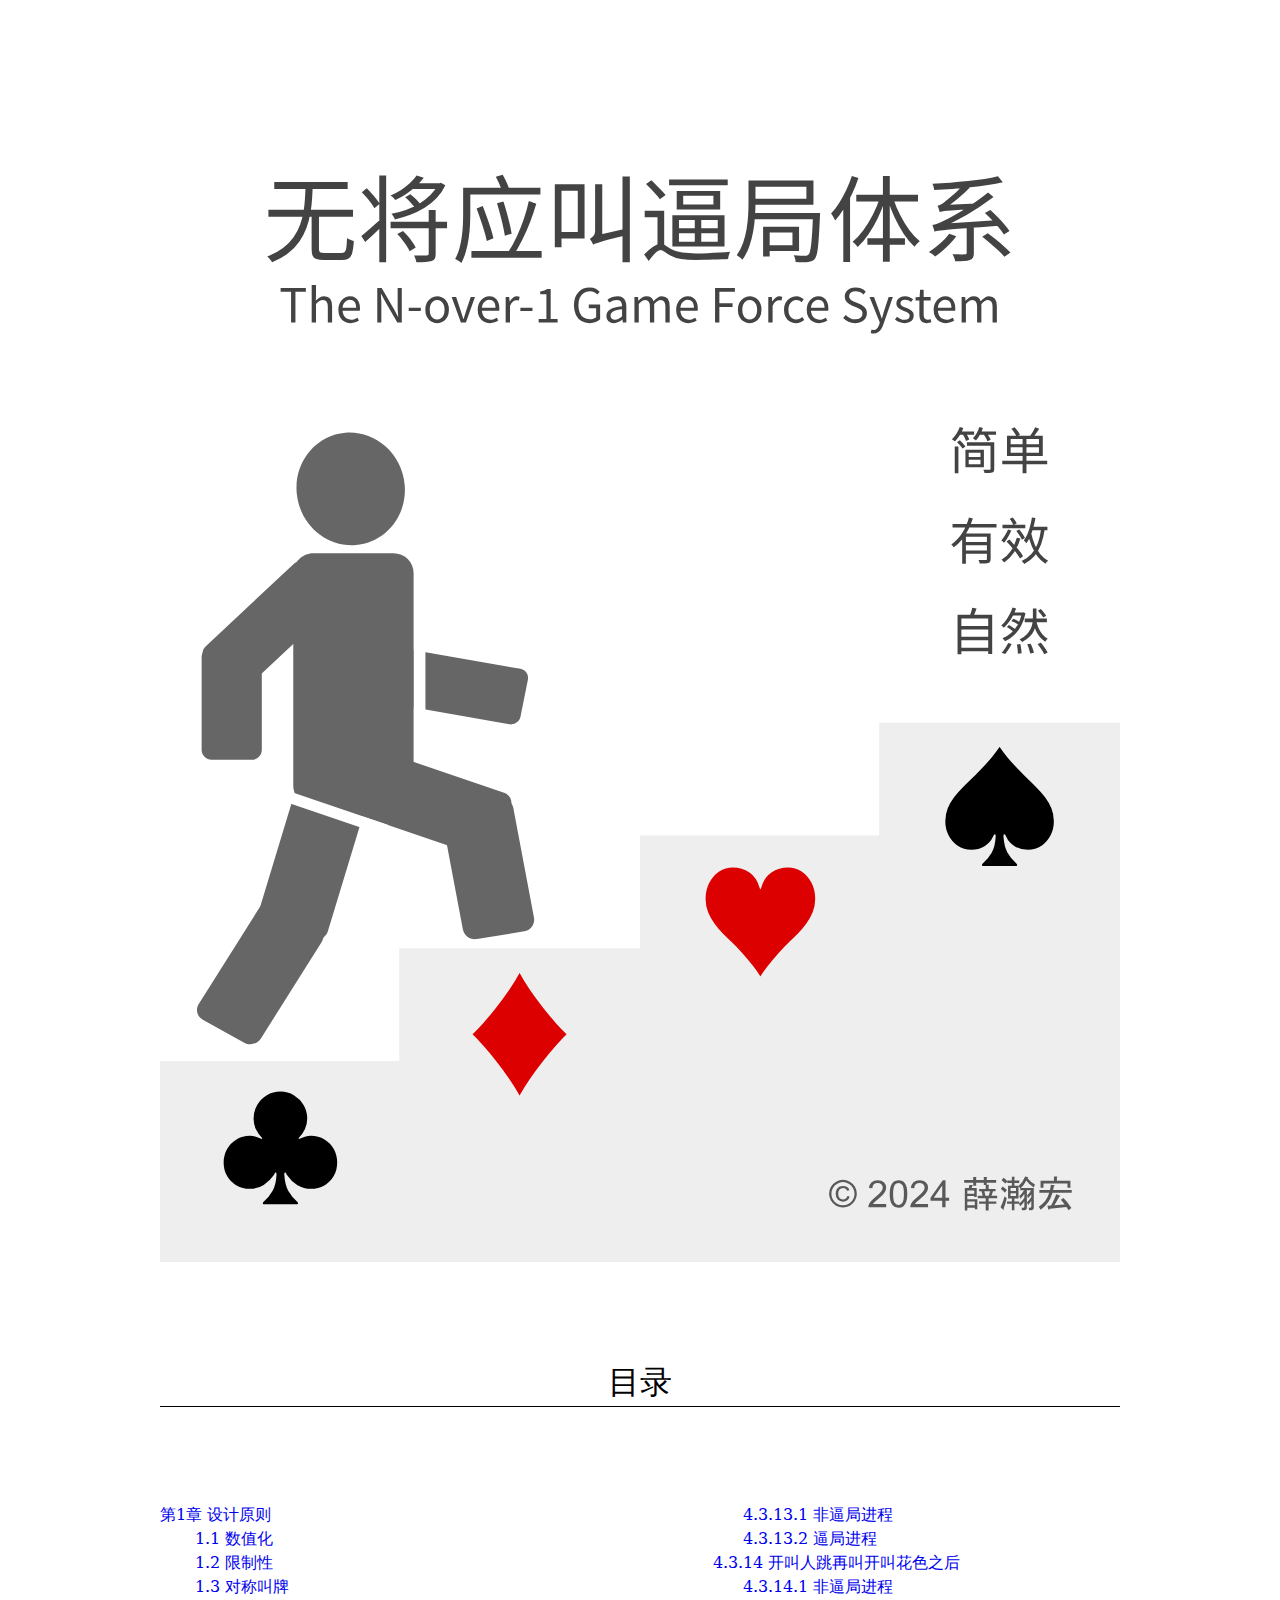
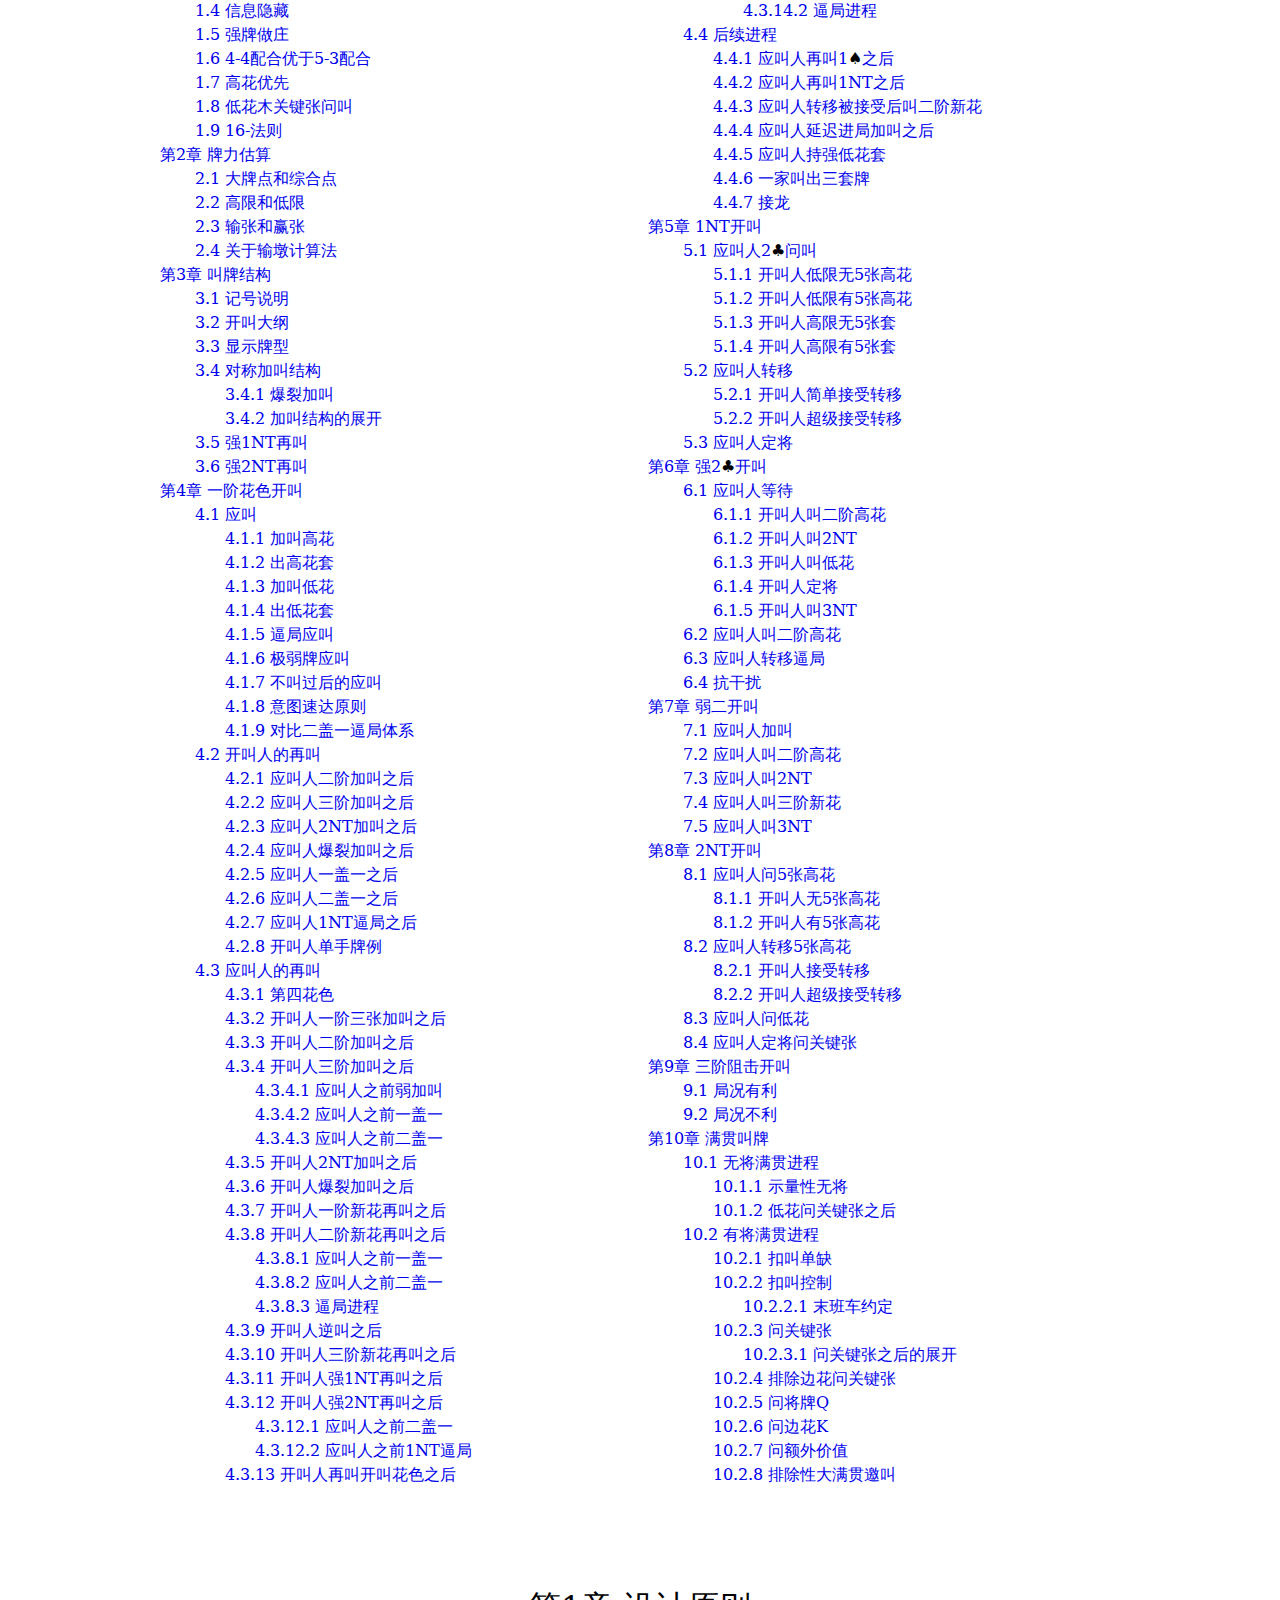
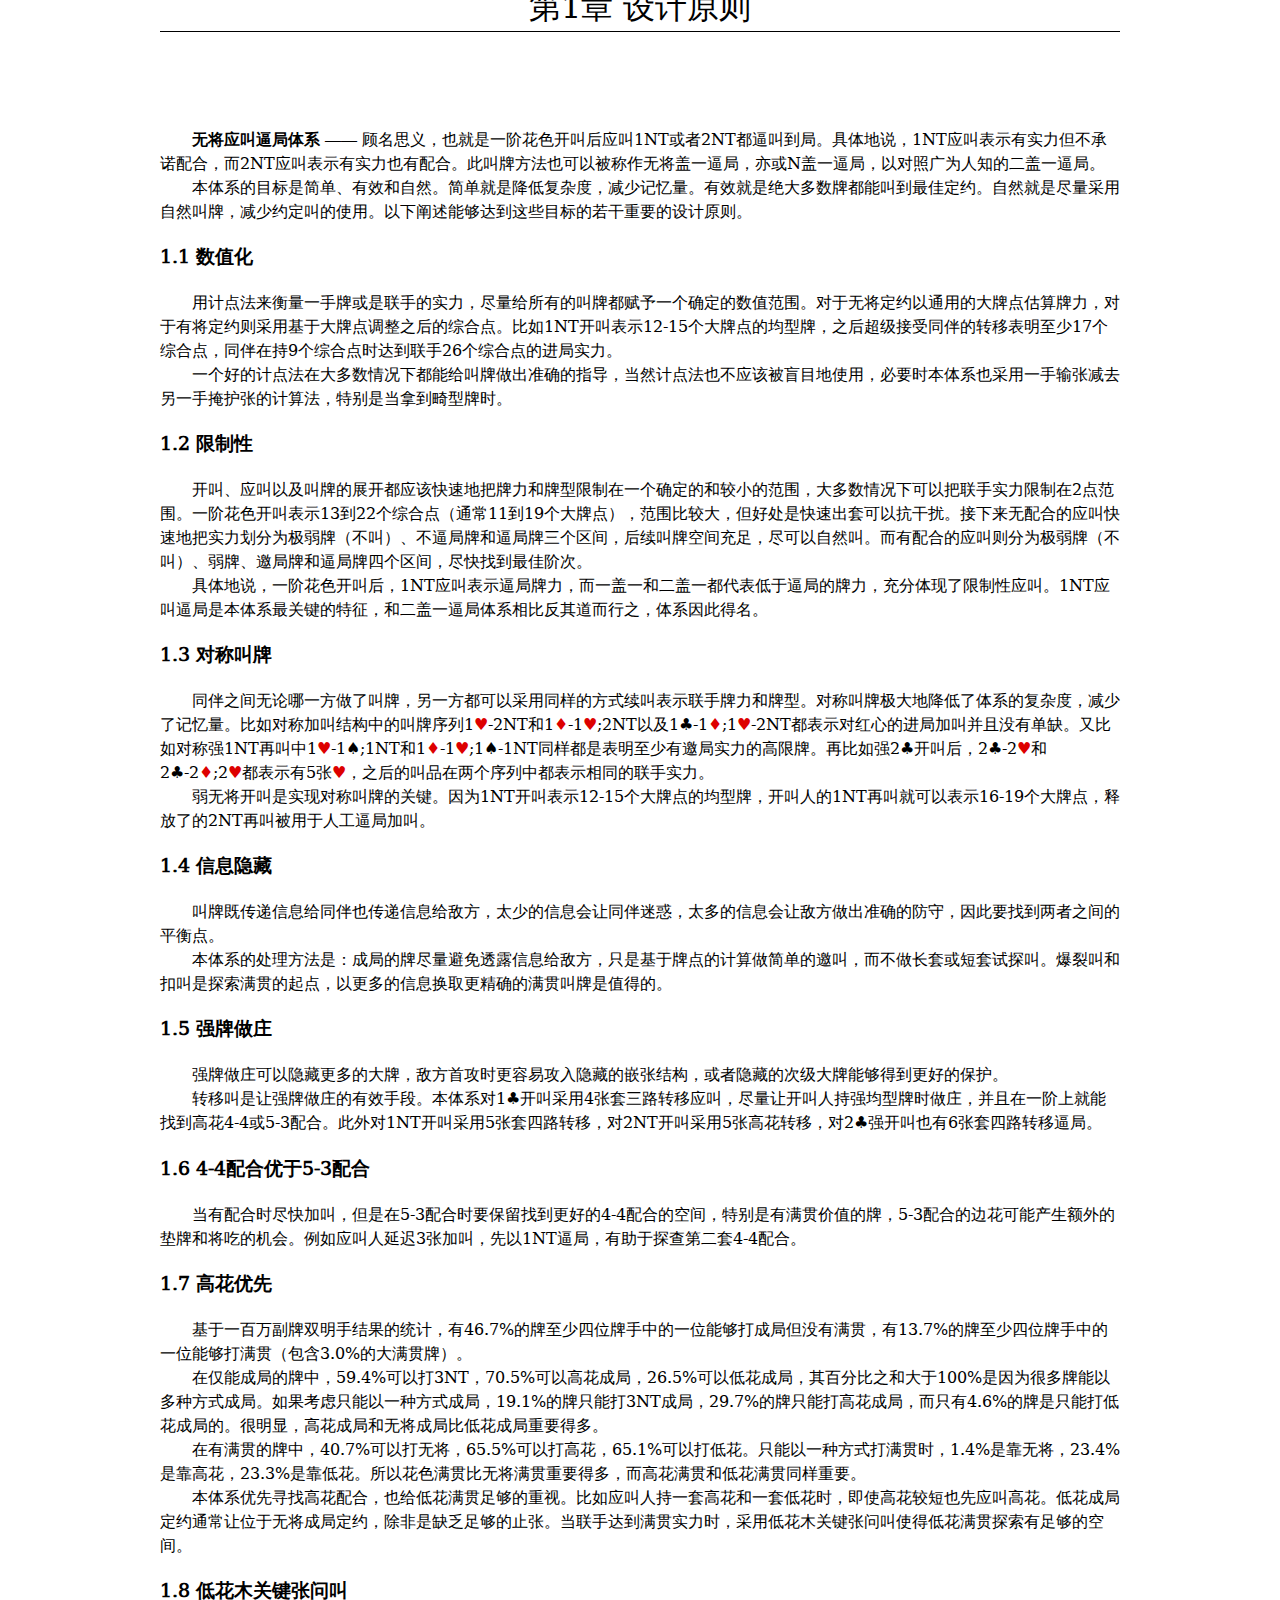
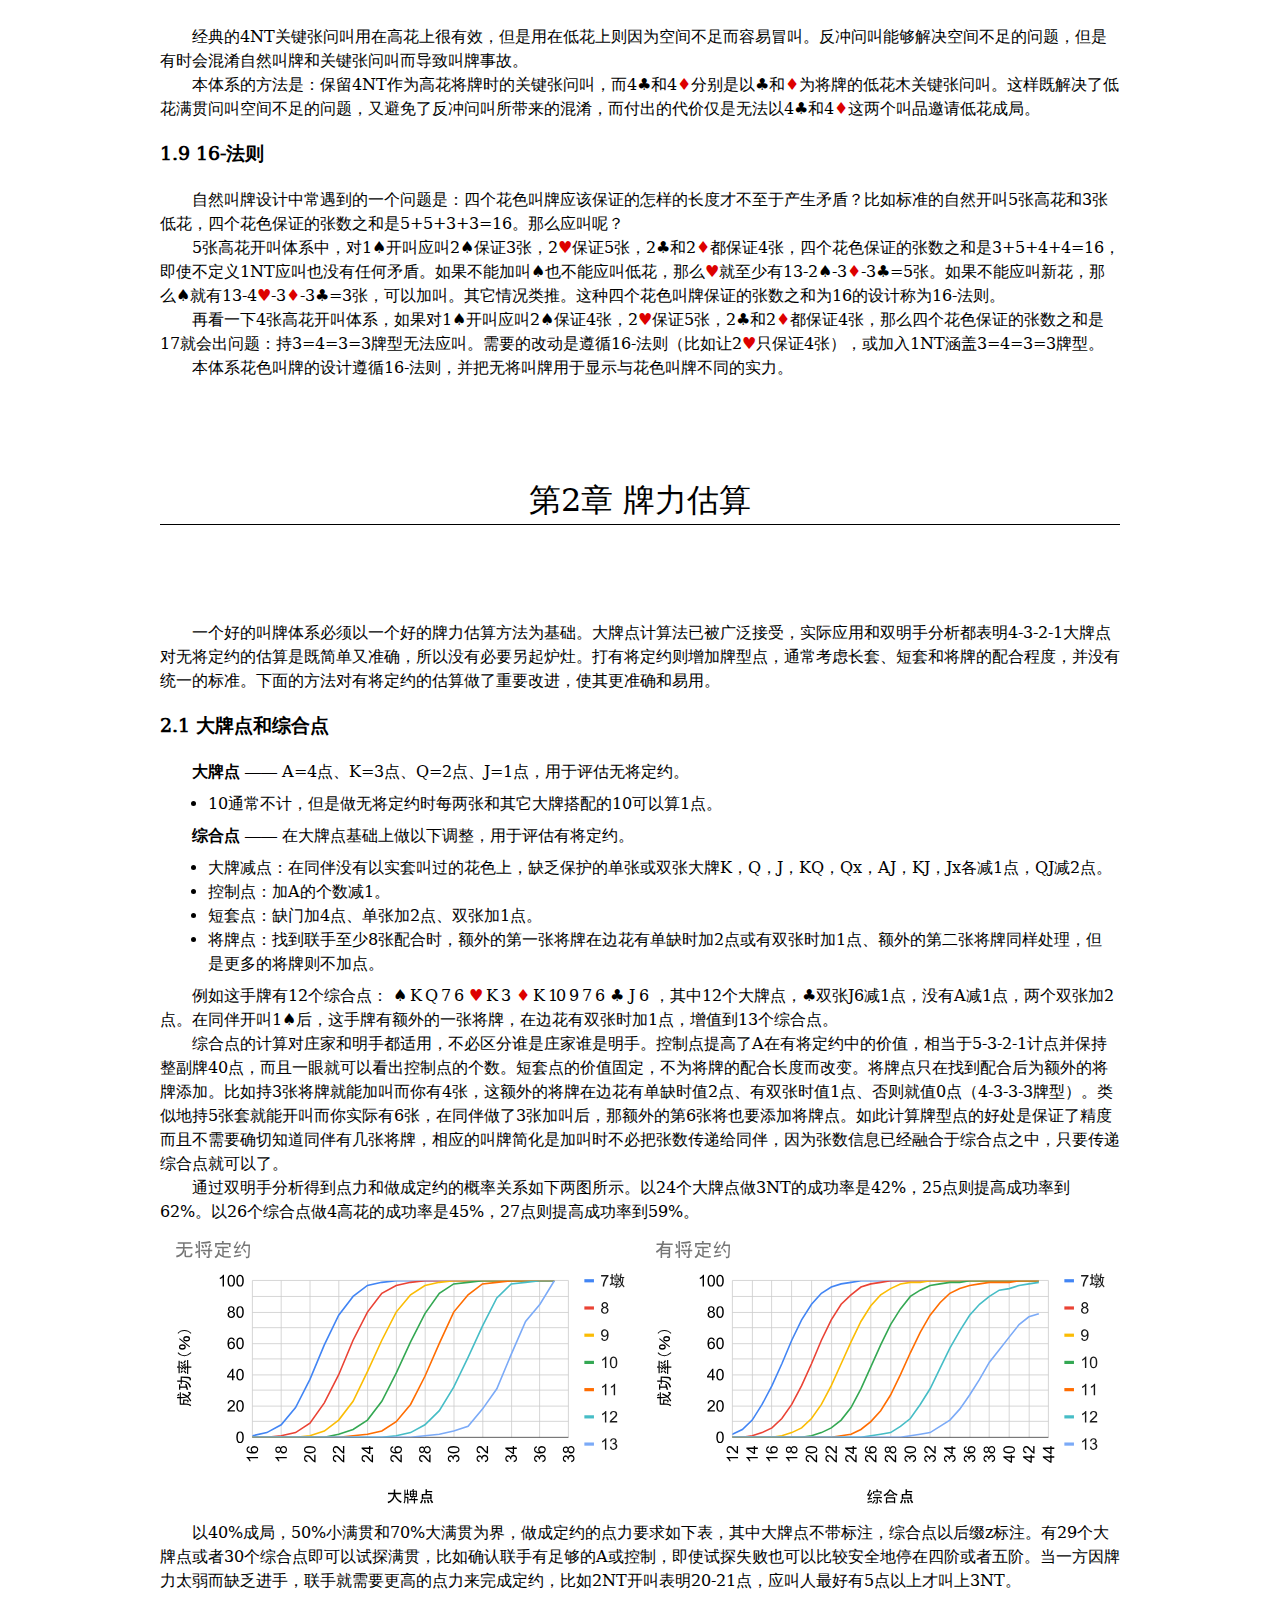
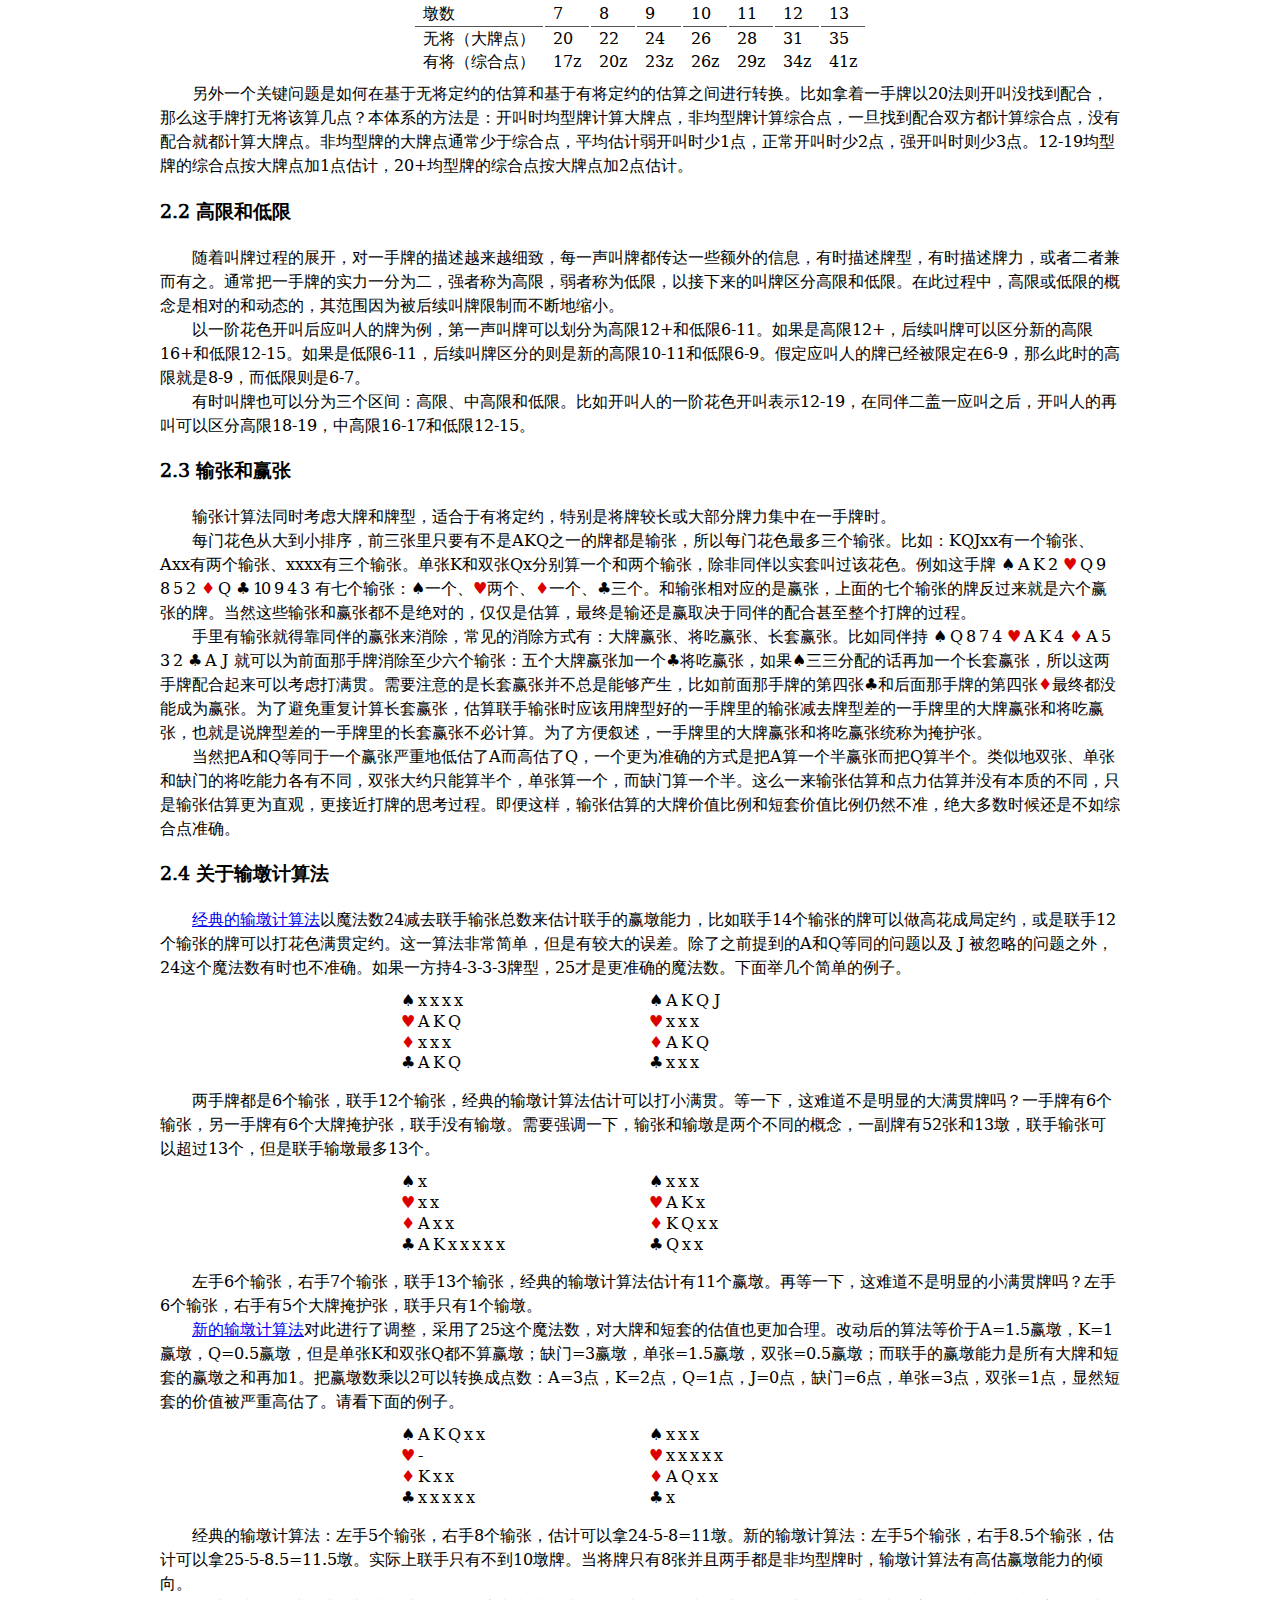
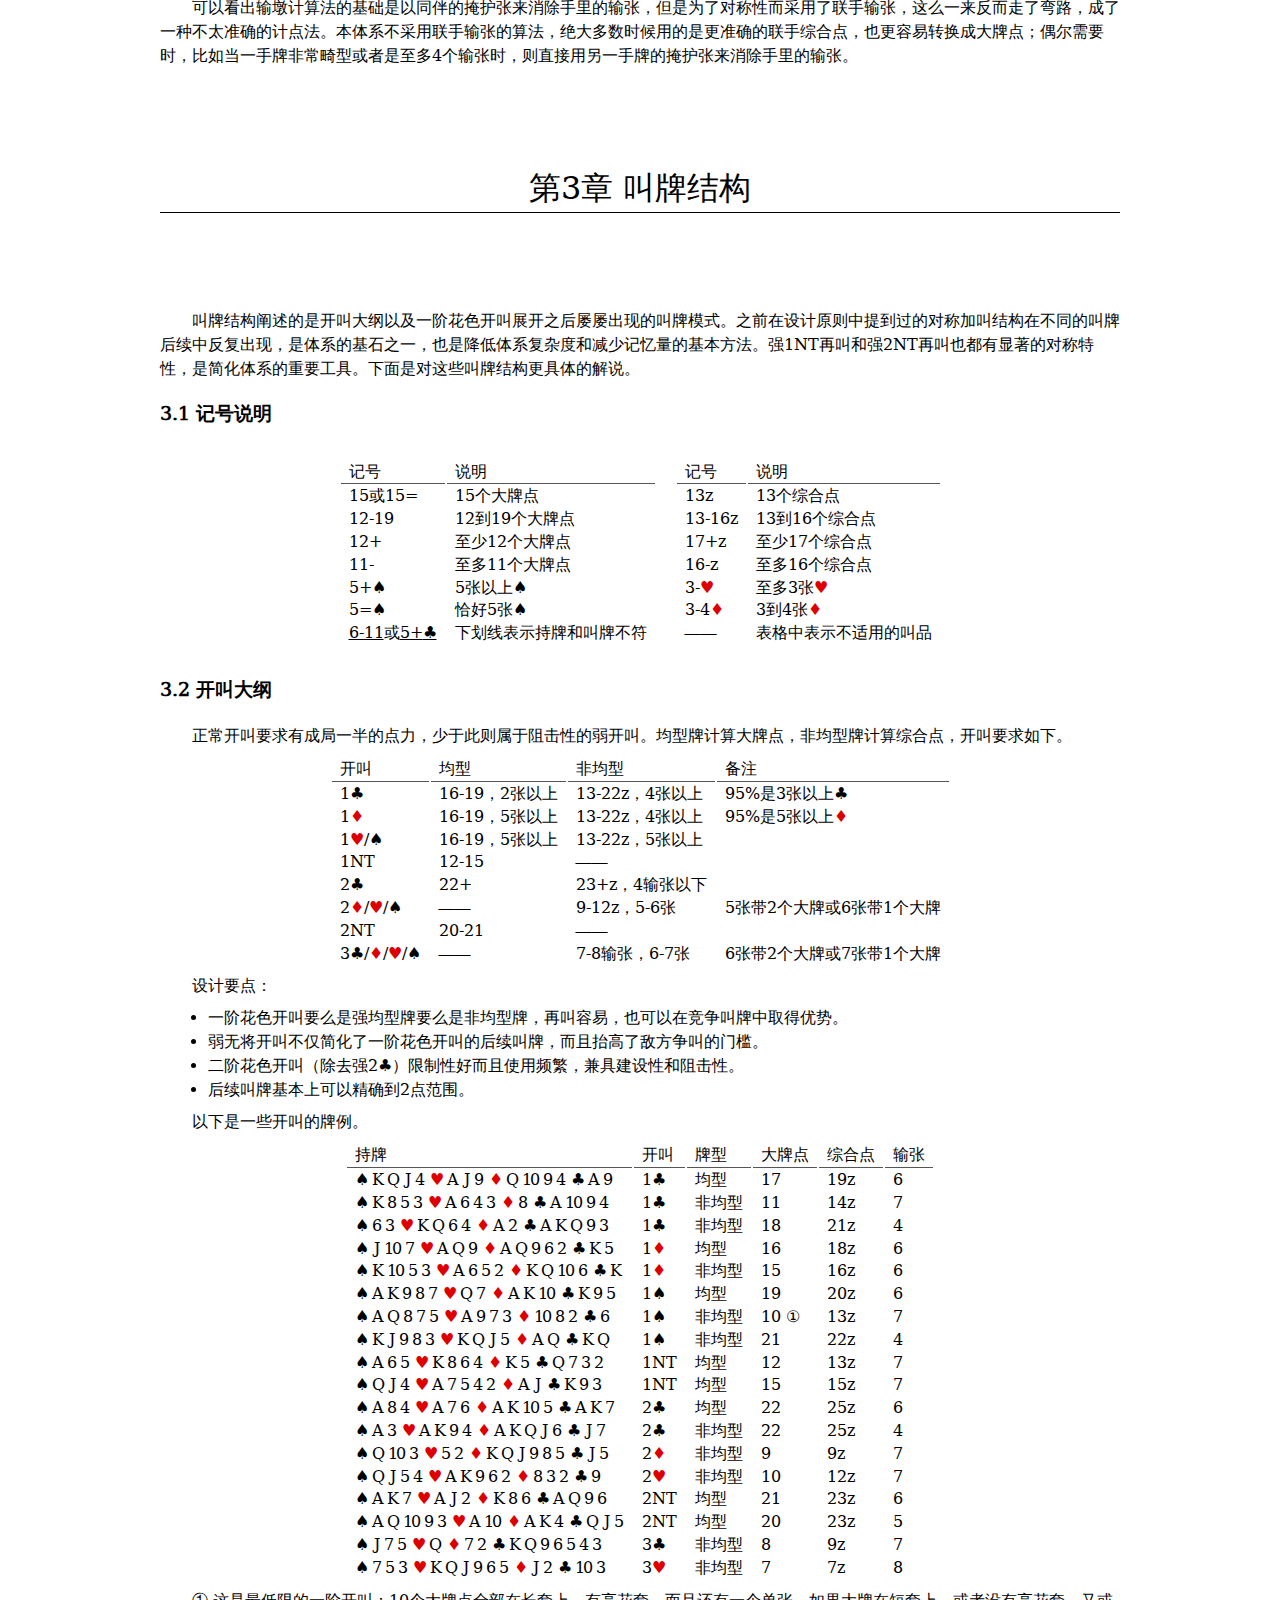
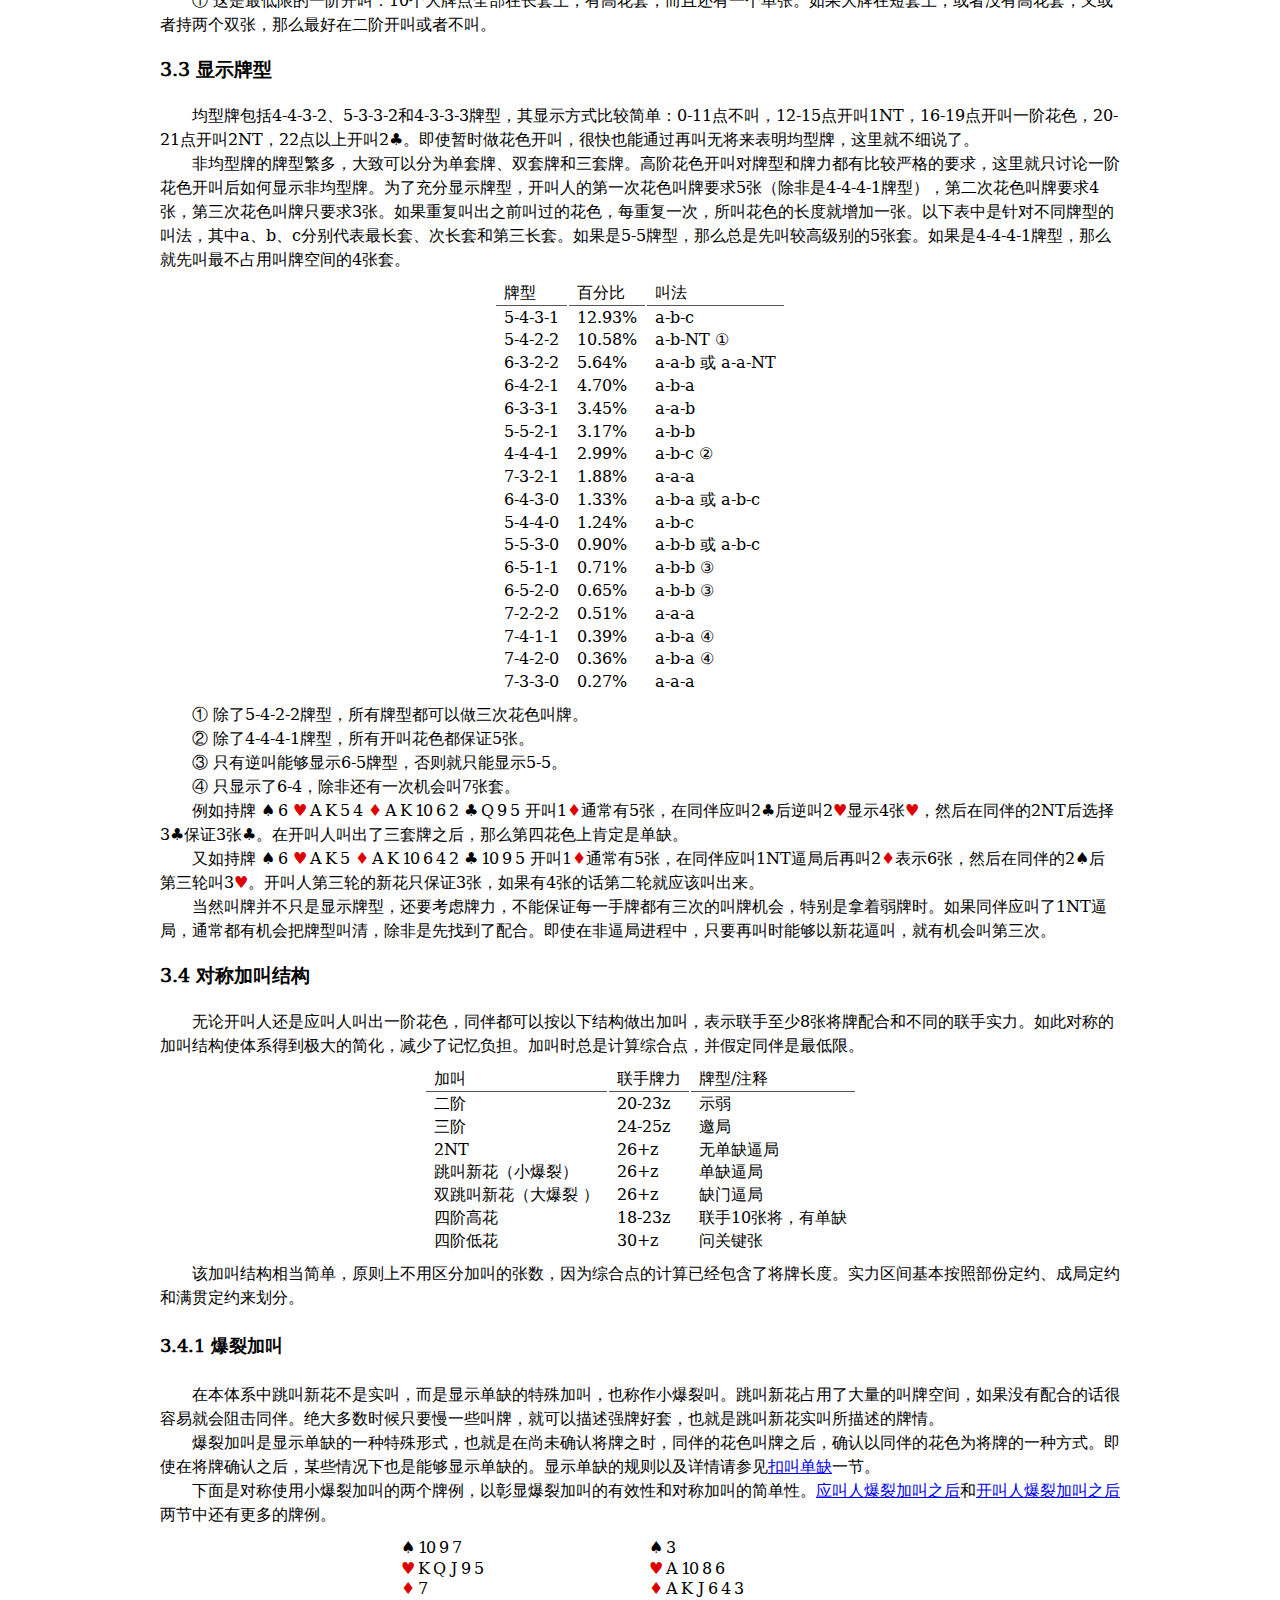
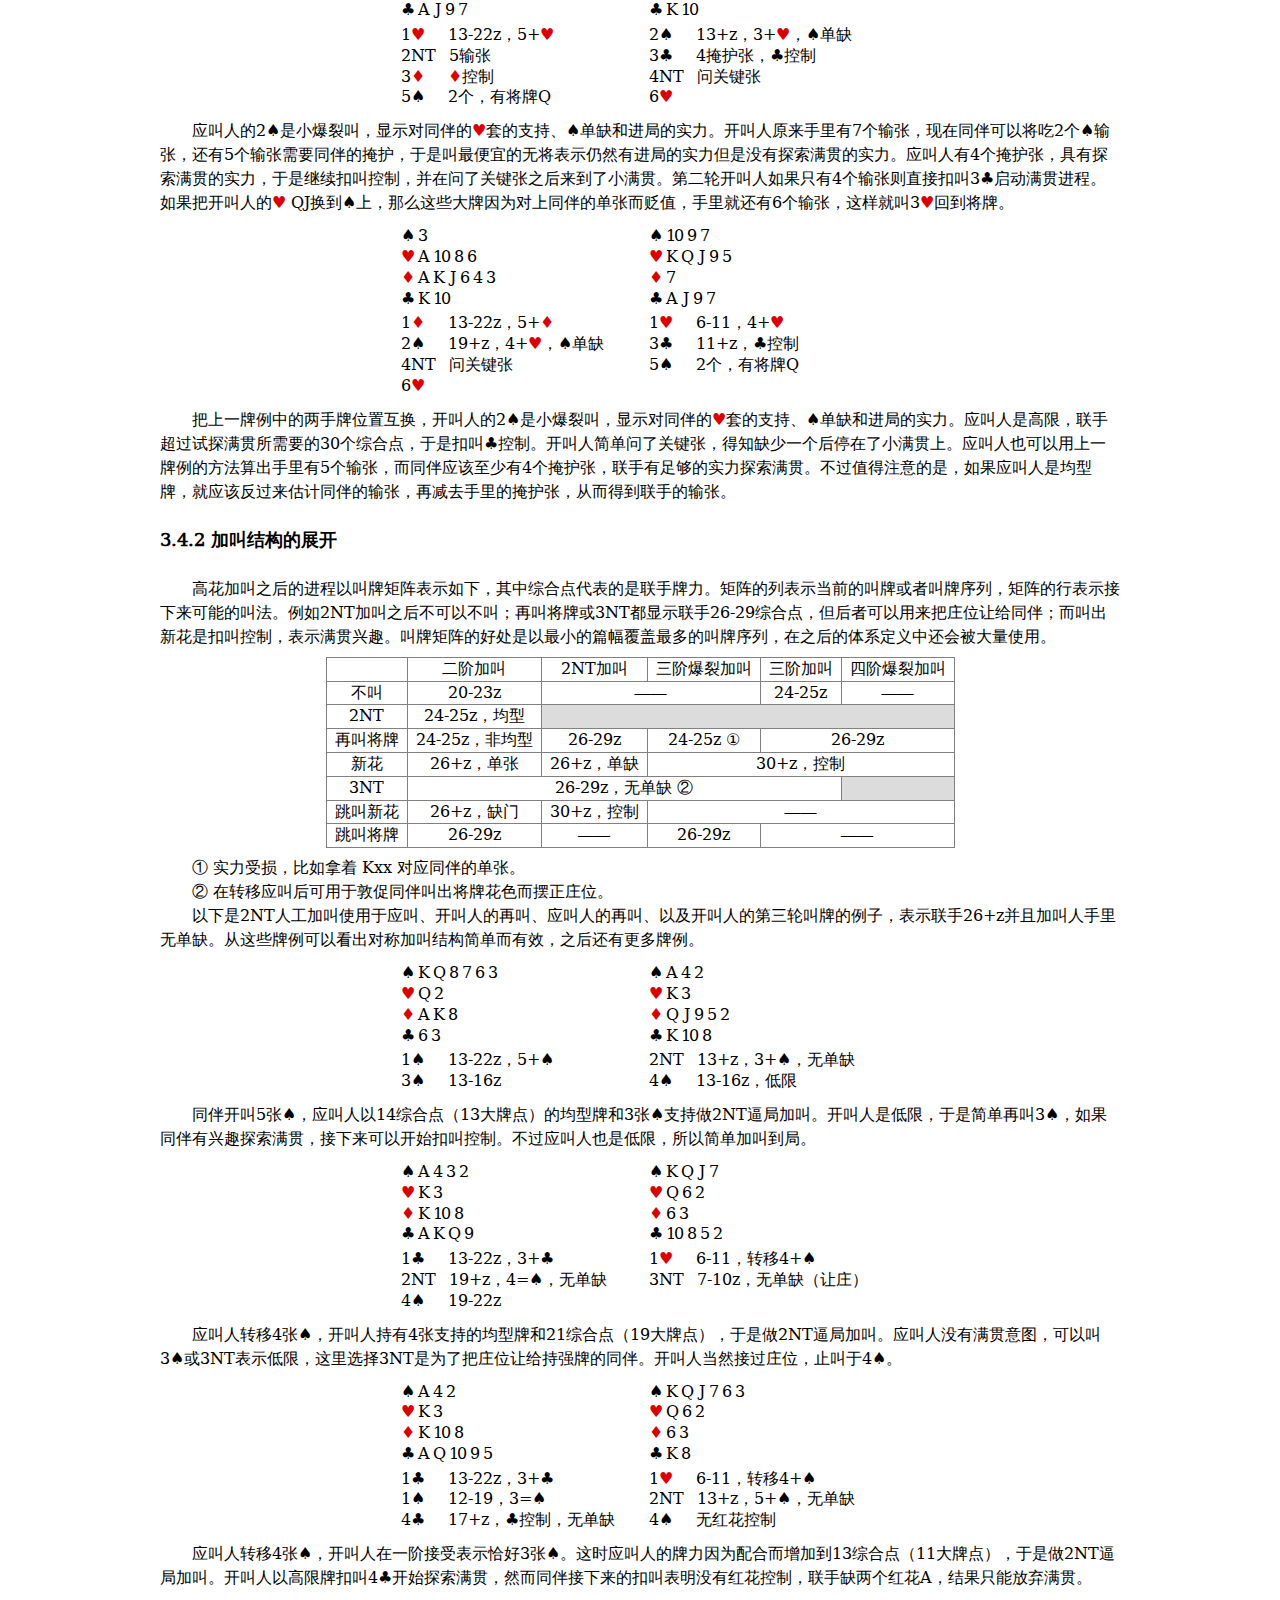
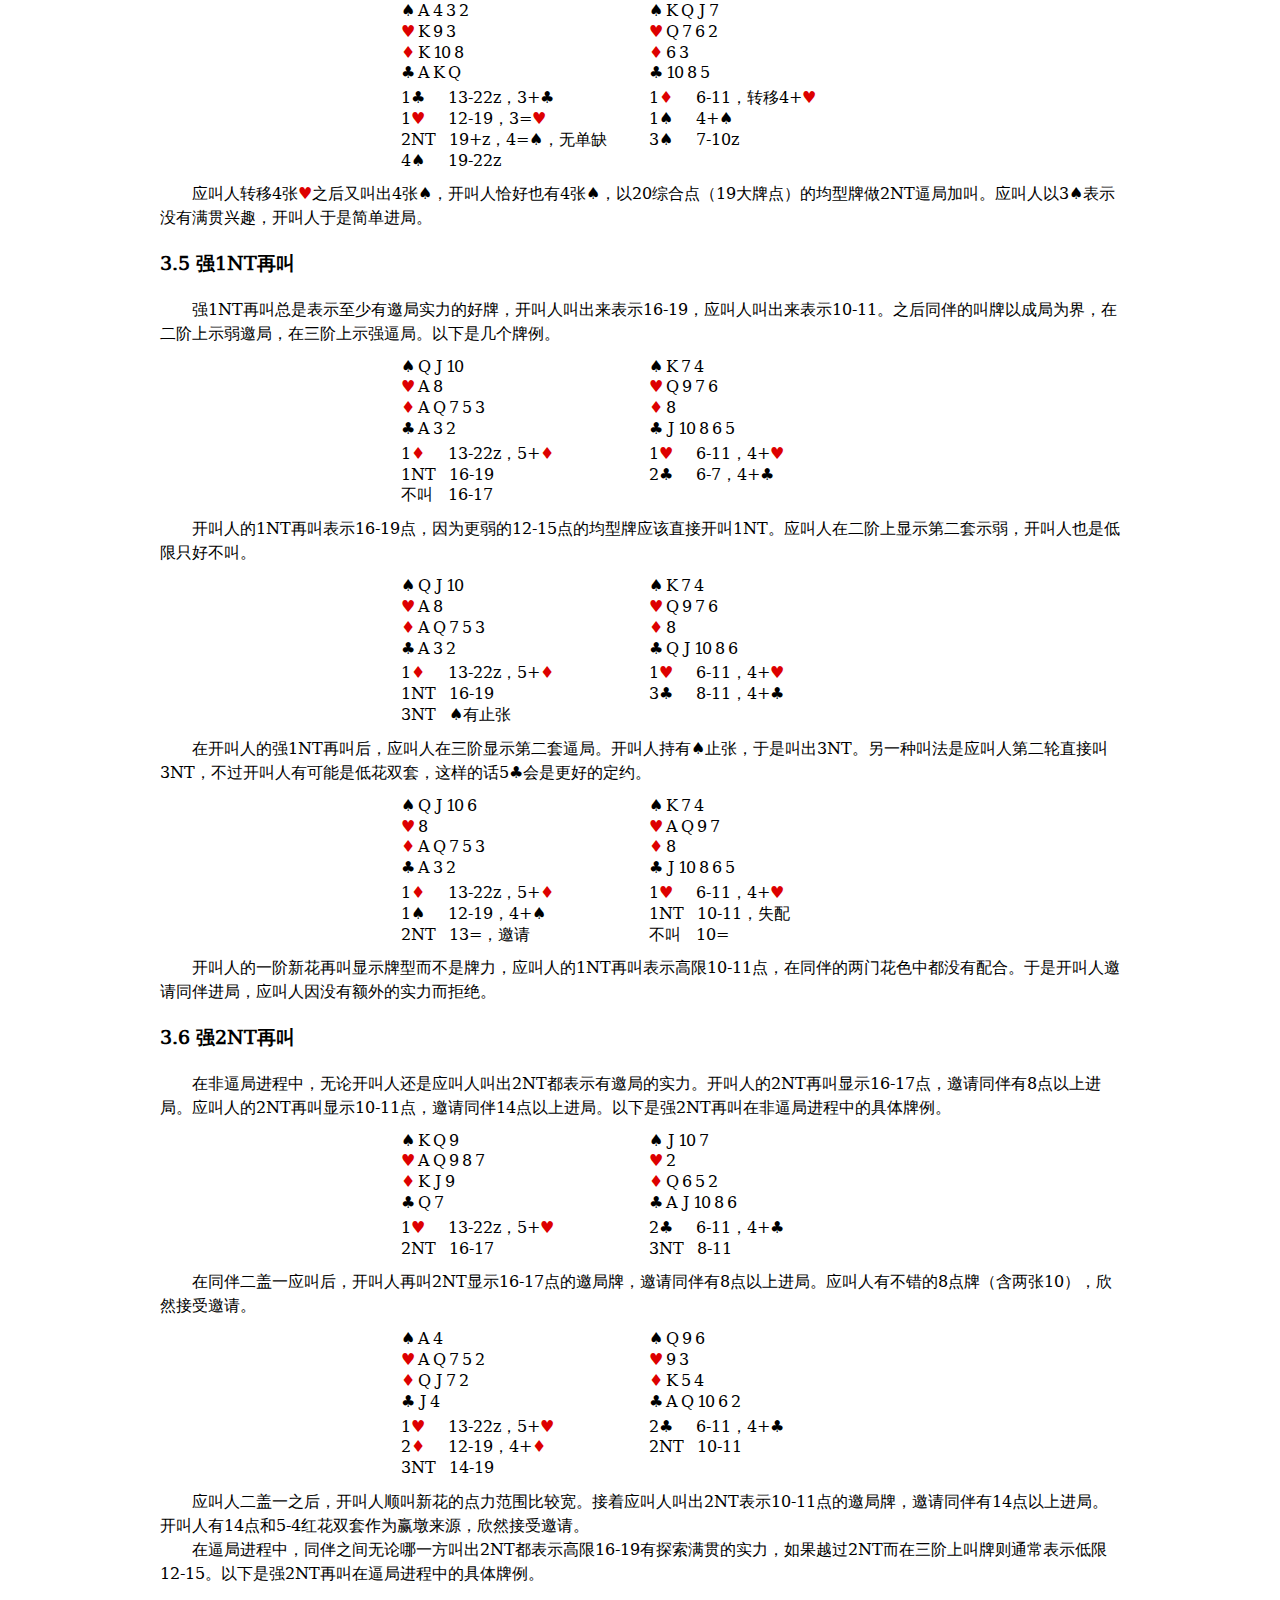
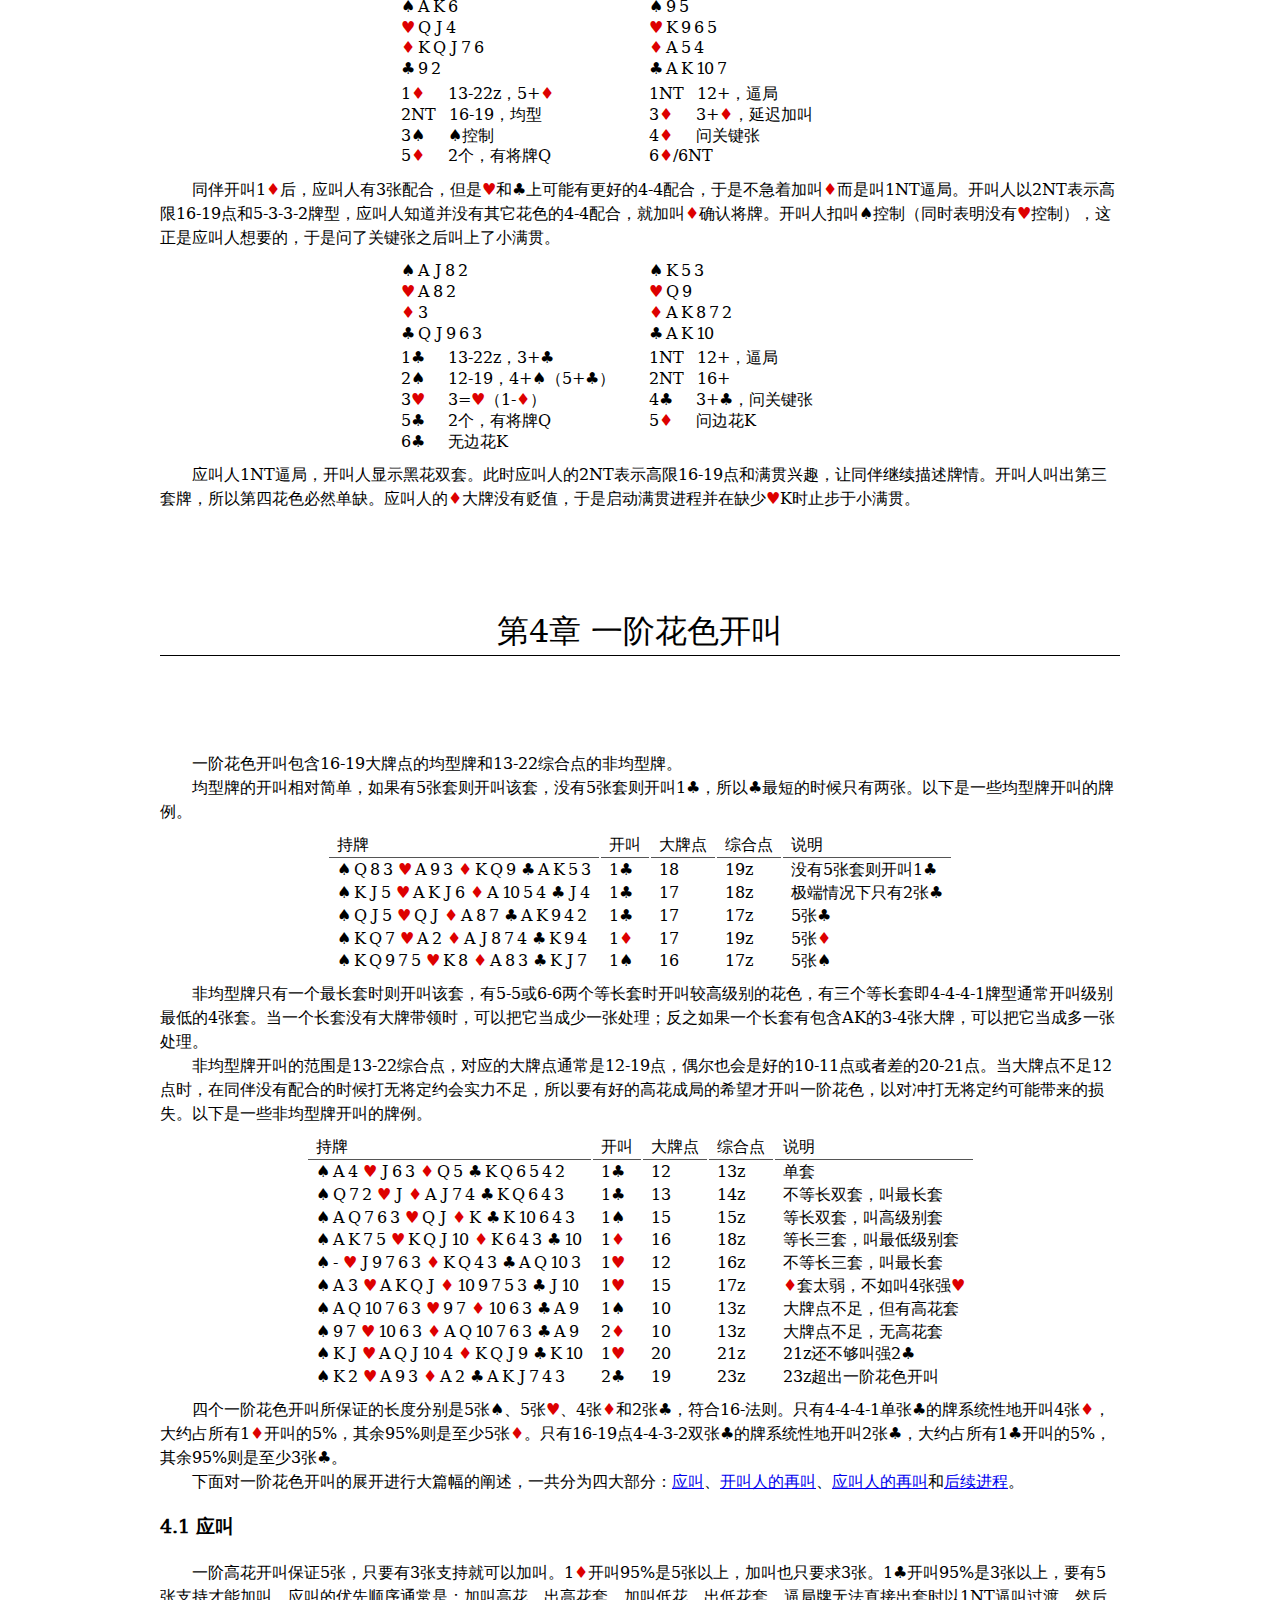
==== commit 731e942e: "添加应叫人转移被接受后叫二阶新花的后续进程" ====
--- a/n-over-1.html
+++ b/n-over-1.html
@@ -142,10 +142,10 @@
     <p><a class='external' href='https://en.wikipedia.org/wiki/Losing-Trick_Count'>经典的输墩计算法</a>以魔法数24减去联手输张总数来估计联手的赢墩能力，比如联手14个输张的牌可以做高花成局定约，或是联手12个输张的牌可以打花色满贯定约。这一算法非常简单，但是有较大的误差。除了之前提到的A和Q等同的问题以及 J 被忽略的问题之外，24这个魔法数有时也不准确。如果一方持4-3-3-3牌型，25才是更准确的魔法数。下面举几个简单的例子。</p>
 
     <script class='md-auction' type='text/xmldata'> <xml>
-    xxxx                | AKQJ
-    AKQ                 | xxx
-    xxx                 | AKQ
-    AKQ                 | xxx
+    ♠ xxxx              | ♠ AKQJ
+    ♥ AKQ               | ♥ xxx
+    ♦ xxx               | ♦ AKQ
+    ♣ AKQ               | ♣ xxx
     </xml> </script>
 
     <p>两手牌都是6个输张，联手12个输张，经典的输墩计算法估计可以打小满贯。等一下，这难道不是明显的大满贯牌吗？一手牌有6个输张，另一手牌有6个大牌掩护张，联手没有输墩。需要强调一下，输张和输墩是两个不同的概念，一副牌有52张和13墩，联手输张可以超过13个，但是联手输墩最多13个。</p>
@@ -461,10 +461,10 @@
     <p>在非逼局进程中，无论开叫人还是应叫人叫出2NT都表示有邀局的实力。开叫人的2NT再叫显示16-17点，邀请同伴有8点以上进局。应叫人的2NT再叫显示10-11点，邀请同伴14点以上进局。以下是强2NT再叫在非逼局进程中的具体牌例。</p>
 
     <script class='md-auction' type='text/xmldata'> <xml>
-    KQ9                 | JT7
-    AQ987               | 2
-    KJ9                 | Q652
-    Q7                  | AJT86
+    ♠ KQ9               | ♠ JT7
+    ♥ AQ987             | ♥ 2
+    ♦ KJ9               | ♦ Q652
+    ♣ Q7                | ♣ AJT86
     1H - 13-22z，5+H    | 2C - 6-11，4+C
     2NT - 16-17         | 3NT - 8-11
     </xml> </script>
@@ -472,10 +472,10 @@
     <p>在同伴二盖一应叫后，开叫人再叫2NT显示16-17点的邀局牌，邀请同伴有8点以上进局。应叫人有不错的8点牌（含两张10），欣然接受邀请。</p>
 
     <script class='md-auction' type='text/xmldata'> <xml>
-    A4                  | Q96
-    AQ752               | 93
-    QJ72                | K54
-    J4                  | AQT62
+    ♠ A4                | ♠ Q96
+    ♥ AQ752             | ♥ 93
+    ♦ QJ72              | ♦ K54
+    ♣ J4                | ♣ AQT62
     1H - 13-22z，5+H    | 2C - 6-11，4+C
     2D - 12-19，4+D     | 2NT - 10-11
     3NT - 14-19         |
@@ -486,10 +486,10 @@
     <p>在逼局进程中，同伴之间无论哪一方叫出2NT都表示高限16-19有探索满贯的实力，如果越过2NT而在三阶上叫牌则通常表示低限12-15。以下是强2NT再叫在逼局进程中的具体牌例。</p>
 
     <script class='md-auction' type='text/xmldata'> <xml>
-    AK6                 | 95
-    QJ4                 | K965
-    KQJ76               | A54
-    92                  | AKT7
+    ♠ AK6               | ♠ 95
+    ♥ QJ4               | ♥ K965
+    ♦ KQJ76             | ♦ A54
+    ♣ 92                | ♣ AKT7
     1D - 13-22z，5+D    | 1NT - 12+，逼局
     2NT - 16-19，均型   | 3D - 3+D，延迟加叫
     3S - S控制          | 4D - 问关键张
@@ -499,10 +499,10 @@
     <p>同伴开叫1D后，应叫人有3张配合，但是H和C上可能有更好的4-4配合，于是不急着加叫D而是叫1NT逼局。开叫人以2NT表示高限16-19点和5-3-3-2牌型，应叫人知道并没有其它花色的4-4配合，就加叫D确认将牌。开叫人扣叫S控制（同时表明没有H控制），这正是应叫人想要的，于是问了关键张之后叫上了小满贯。</p>
 
     <script class='md-auction' type='text/xmldata'> <xml>
-    AJ82                  | K53
-    A82                   | Q9
-    3                     | AK872
-    QJ963                 | AKT
+    ♠ AJ82                | ♠ K53
+    ♥ A82                 | ♥ Q9
+    ♦ 3                   | ♦ AK872
+    ♣ QJ963               | ♣ AKT
     1C - 13-22z，3+C      | 1NT - 12+，逼局
     2S - 12-19，4+S（5+C）| 2NT - 16+
     3H - 3=H（1-D）       | 4C - 3+C，问关键张
@@ -801,7 +801,7 @@
       1♠ - 13-22z，5+♠      | 1NT - __12+__，逼局
       2♣ - 4+♣              | 2♥ - 5+♥
       2NT - 16-19，2-♥      | 3♥ - 6+♥
-      3NT - 1-♥             | 4♥ - 7+♥
+      3NT - 失配，1-♥       | 4♥ - 7+♥
       4NT - 问关键张        | 5S - 2个，有将牌Q
       6H                    |
     </xml> </script>
@@ -2822,7 +2822,7 @@
     1♦ - 13-22z，5+♦         | 1NT - 12+，逼局
     2♠ - 12-19，4+♠          | 4♦ - 17+z，4+♠，♦控制
     4♥ - ♣控制，末班车       | 4NT - 问关键张
-    5♣ - 1个                 | 6♠
+    5♣ - 1或4个              | 6♠
     </xml> </script>
 
     <p>同伴显示了4-5尖角花色后，应叫人的4♦扣叫表明♠配合、满贯实力、拥有♦控制但缺乏♣控制。开叫人的4♥是末班车约定，表示有继续探索满贯的兴趣，具体解释为拥有同伴缺乏的♣控制但没有♥控制。应叫人手里有♥控制，于是发动关键张问叫并到达6♠。</p>
@@ -2864,8 +2864,8 @@
     1♣ - 13-22z，3+♣         | 1NT - 12+，逼局
     2H - 12-19, 4+H（5+C）   | 2♠ - 5+♠
     2NT - 16-19              | 3S - 6+S
-    4NT - 问关键张           | 5S - 2个，有将牌Q
-    6S                       |
+    4S - 2=S                 | 4NT - 问关键张
+    5H - 2个，无将牌Q        | 6S
     </xml> </script>
 
     <p>应叫人再叫3♠显示6张之后，开叫人没有足够的空间来扣叫（4♣是♠再次失配时以5张♣问关键张），所以只能简单加叫到4♠。开叫人之前的2NT已经表明高限，应叫人拿着15点和丰富的控制试探满贯，知道缺一个A后就停在了6♠。因为没有机会扣叫边花控制，这个叫牌过程显得不是很严谨，如果开叫人拿着♠ AJ ♥ AQJx ♦ Qx ♣ QJxxx那么小满贯就会因为缺乏♣控制而打不成。</p>
@@ -3239,6 +3239,19 @@
 
     <p>应叫人有1个A而且只有7个输张，同伴至少有3个掩护张，叫到3♦是没问题的，所以应叫1♠再叫2♦显示长套。开叫人有不错的♦配合，以高限叫2♠寻求3NT的可能性。应叫人没有♥止张但是有12z，于是直接上5♦一搏。</p>
 
+    <script class='md-auction' type='text/xmldata'> <xml>
+    ♠ 53                     | ♠ A84
+    ♥ AK8                    | ♥ 63
+    ♦ J                      | ♦ KT8743
+    ♣ AKQ8752                | ♣ 93
+    1C - 13-22z, 3+C         | 1S - 6-11, 转移3+D
+    1NT - 16-19              | 2D - 6-7, 6+D
+    2H - H止张               | 2S - S止张
+    3NT                      |
+    </xml> </script>
+
+    <p>开叫人手里的牌可以数出9个赢墩，但是需要同伴有S和D的止张，D在同伴的2D再叫后已经没问题了，于是叫出2H表示止张，希望同伴在S上有所回应。从应叫人的角度看，如果开叫人有4张H和5张C，第二轮就应该逆叫2H而不是叫1NT；况且应叫人之前的1S已经表示没有高花4张套，即使同伴是均型牌这个2H也是寻求无将定约而不是H配合。应叫人以2S表明同伴期待的止张，然后定约来到了3NT。</p>
+
     <h4>开叫人强2NT再叫之后</h4>
 
     <h5>应叫人之前二盖一</h5>
@@ -3367,7 +3380,7 @@
     1♣ - 13-22z，3+♣         | 1NT - 12+，逼局
     2NT - 16-19，均型        | 3♣ - 4+♣
     3♠ - 4=♠                 | 4♣ - 5+C，问关键张
-    4♥ - 3个                 | 4♠ - 问将牌Q
+    4♥ - 3或0个              | 4♠ - 问将牌Q
     5♣ - 无将牌Q             | 6♣
     </xml> </script>
 
@@ -3859,6 +3872,50 @@
 
     <p>第三轮开叫人显示了11张黑牌，应叫人选择了♠将牌。开叫人接着扣叫控制，同伴的♥控制并不是好消息，将牌和♦上各有一个潜在的飞牌失张，也没有足够的空间来做排除♥的关键张问叫。不过敌方是不可能连拿两墩的，庄位也很有利，于是开叫人决定直接叫到小满贯。</p>
 
+    <h4>应叫人转移被接受后叫二阶新花</h4>
+
+    <p>开叫人12-19点，在被转移的花色上有刚好3张。应叫人6-9点，在被转移的花色上有正好4张，在新花上则有至少4张。开叫人持12-15点的低限时可以不叫或是回到已知的联手7张配合，其它任何叫品都表示高限16-19点。注意开叫人高限时有可能是均型牌，即使叫了新花，其开叫花色C也可能只有2张。</p>
+
+    <script class='md-table' type='text/xmldata'> <xml>
+    开叫人           | 牌力   | 牌型/说明
+    不叫             | 12-15  |
+    二阶被转移花色   | 12-15  | 止叫
+    加叫同伴第二花色 | 17-20z | 4张支持
+    3C               | 16-17  | 6张
+    二阶新花         | 16-19  | 4张
+    三阶新花         | 18-19  | 4张
+    2NT              | 16-17  | 邀请3NT
+    3NT              | 18-19  | 止叫
+    </xml> </script>
+
+    <script class='md-auction' type='text/xmldata'> <xml>
+    ♠ AK2                    | ♠ Q765
+    ♥ AJ83                   | ♥ 4
+    ♦ A432                   | ♦ KQ865
+    ♣ K9                     | ♣ Q65
+    1C - 13-22z, 3+C         | 1H - 6-11, 转移4+S
+    1S - 3=S                 | 2D - 6-9, 4+D
+    2H - 16-19, 4=H          | 3C - 8-9, 3=C
+    4D - 问关键张            | 4H - 1或4个
+    4S - 问将牌Q             | 4NT - 有将牌Q, 无边花K
+    6D                       |
+    </xml> </script>
+
+    <p>在同伴的2D之后，开叫人的不叫或是2S表示12-15点的低限，其它任何叫品包括2H都表示高限16-19。应叫人如果是6-7点，叫牌就不应该越过2NT，所以3C表示此时的高限8-9点。应叫人已经叫了三门花色，那么H肯定是单缺，而且D大概率是5张（除非是4=1=4=4牌型）。开叫人有不错的D配合，边花也不缺控制，手里的价值是22z，同伴很可能有11-12z，于是试探满贯并登上了6D。</p>
+
+    <script class='md-auction' type='text/xmldata'> <xml>
+    ♠ AK3                    | ♠ Q974
+    ♥ 6                      | ♥ T97
+    ♦ AK75                   | ♦ QJ94
+    ♣ Q9876                  | ♣ AT
+    1C - 13-22z, 3+C         | 1H - 6-11, 转移4+S
+    1S - 3=S                 | 2D - 6-9, 4+D
+    3D - 17-20z, 4+D         | 3S - 8-9, H无止张
+    5D                       |
+    </xml> </script>
+
+    <p>开叫人持高限牌，没有新花可叫，缺乏H止张也不能叫无将，最合适的叫品是加叫同伴的新花。应叫人如果是6-7点的低限可以不叫，这里叫3S只表示进局的实力，并不表示S长度，给同伴一个机会再考虑一下3NT。开叫人当然叫不出3NT，只能在不叫、4S和5D当中选择。考虑到同伴在H上没有贬值的大牌，很可能有CA或CK，而且D至少是4-4配合，开叫人选择了5D。</p>
+
     <h4>应叫人延迟进局加叫之后</h4>
 
     <p>开叫人12-19，应叫人12+支持开叫花色，通常均型。之后的重点是探索满贯，开叫人在三阶将牌之下的新花表示单缺，四阶将牌之下的新花表示控制。</p>
@@ -3898,7 +3955,7 @@
     6S                       |
     </xml> </script>
 
-    <p>和上一例相比，开叫人多了将牌Q，于是开启满贯进程，之后了解到两门红花各有一个潜在的飞牌失张，于是停在了6♠上。</p>
+    <p>和上一例相比，开叫人多了将牌Q，于是开启满贯进程，之后了解到两门红花各有一个潜在的飞牌失张，于是停在了6♠上。应叫人因为牌型平均而且大牌都是A和K，第四轮以扣叫4H把主导权交给了同伴。</p>
 
     <h4>应叫人持强低花套</h4>
 
@@ -3995,17 +4052,17 @@
     <p>开叫人叫了3套牌，♠必是单缺。应叫人在♠上没有一个浪费的大牌，又有双套红牌配合增值，于是邀局。开叫人持（低限中的）高限，欣然进局。</p>
 
     <script class='md-auction' type='text/xmldata'> <xml>
-    ♠ Axxx                   | ♠ xx
+    ♠ ATxx                   | ♠ xx
     ♥ QJx                    | ♥ Axxx
-    ♦ x                      | ♦ KQxx
+    ♦ x                      | ♦ KQTx
     ♣ KQxxx                  | ♣ Jxx
     1♣ - 13-22z，3+♣         | 1♦ - 6-11，转移4+♥
     1♥ - 12-19，3=♥          | 1NT - 10-11，4=♥
-    2♠ - 4+♠（5+♣）逼叫      | 2NT - ♦有止
-    不叫 - 12-13             |
-    </xml> </script>
-
-    <p>第二轮开叫人接受♥转移表示刚好3张，暂时藏着4张♠直到第三轮才叫出。应叫人在未叫花色有止张并以2NT显示，否则可以加叫♣。开叫人手无余力，自然不叫。</p>
+    2♠ - 12-13，4+♠（5+♣）   | 2NT - ♦有止
+    不叫                     |
+    </xml> </script>
+
+    <p>第二轮开叫人接受♥转移表示刚好3张，暂时藏着4张♠直到第三轮才叫出，因为是在二阶上叫牌，只表示最低限不足于成局。应叫人只有2张S，但在未叫花色D上有止张，所以止叫于2NT。</p>
 
     <p>由于占有先机，通常是开叫人叫出三套牌，不过应叫人也有可能叫出三套牌，比如下一节里接龙的第一例。</p>
 
